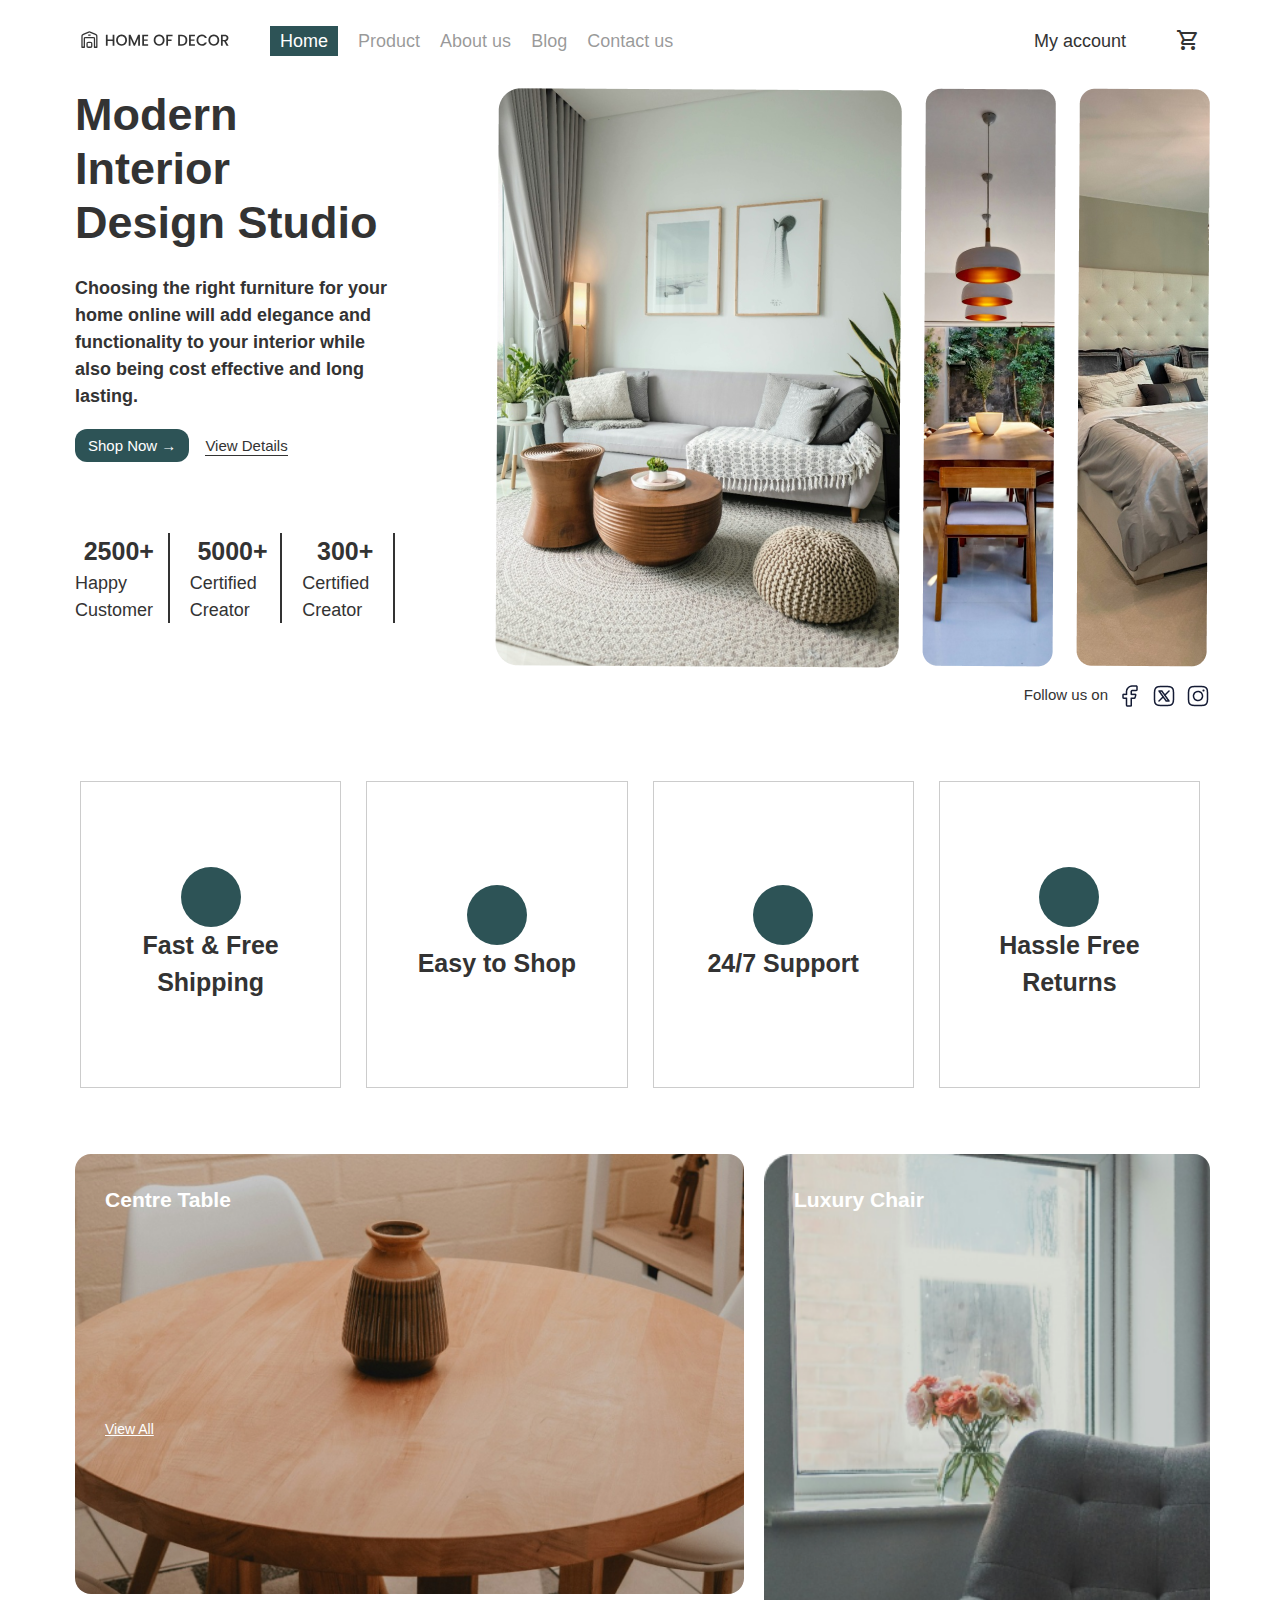
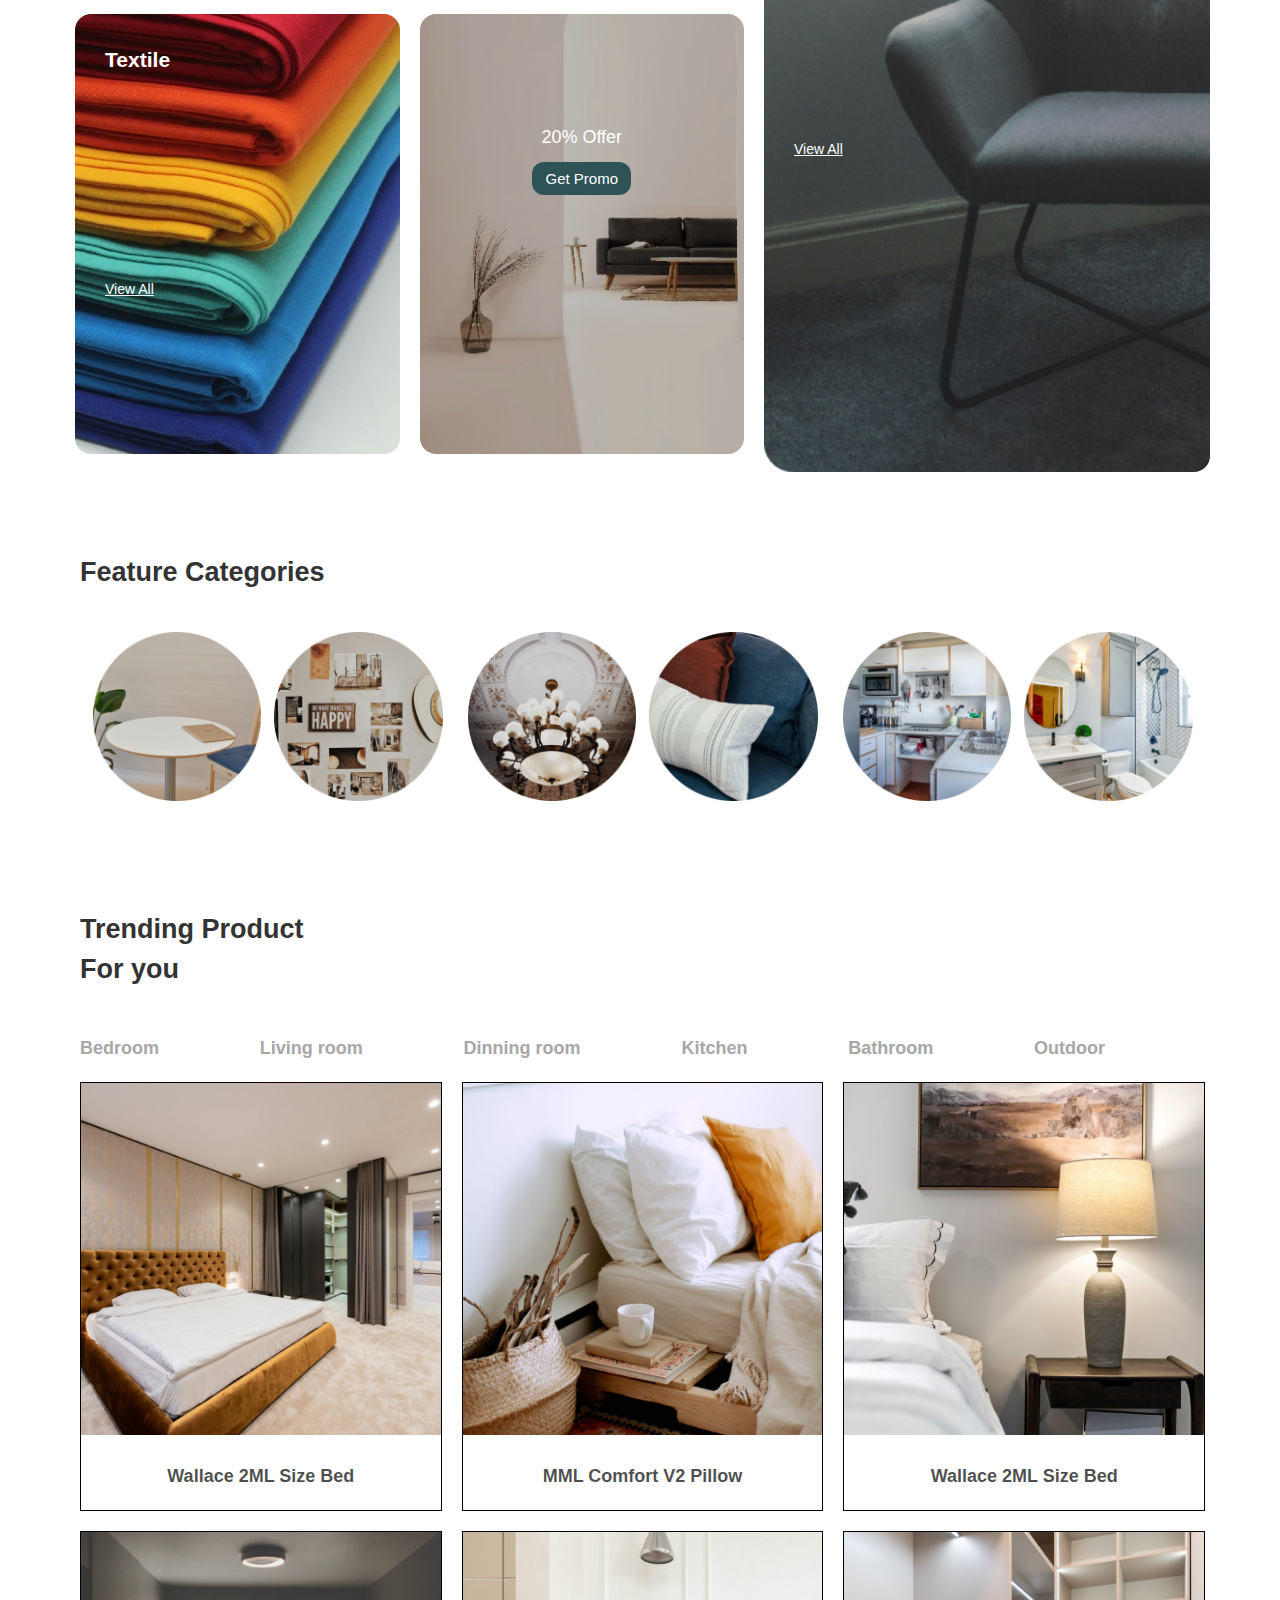
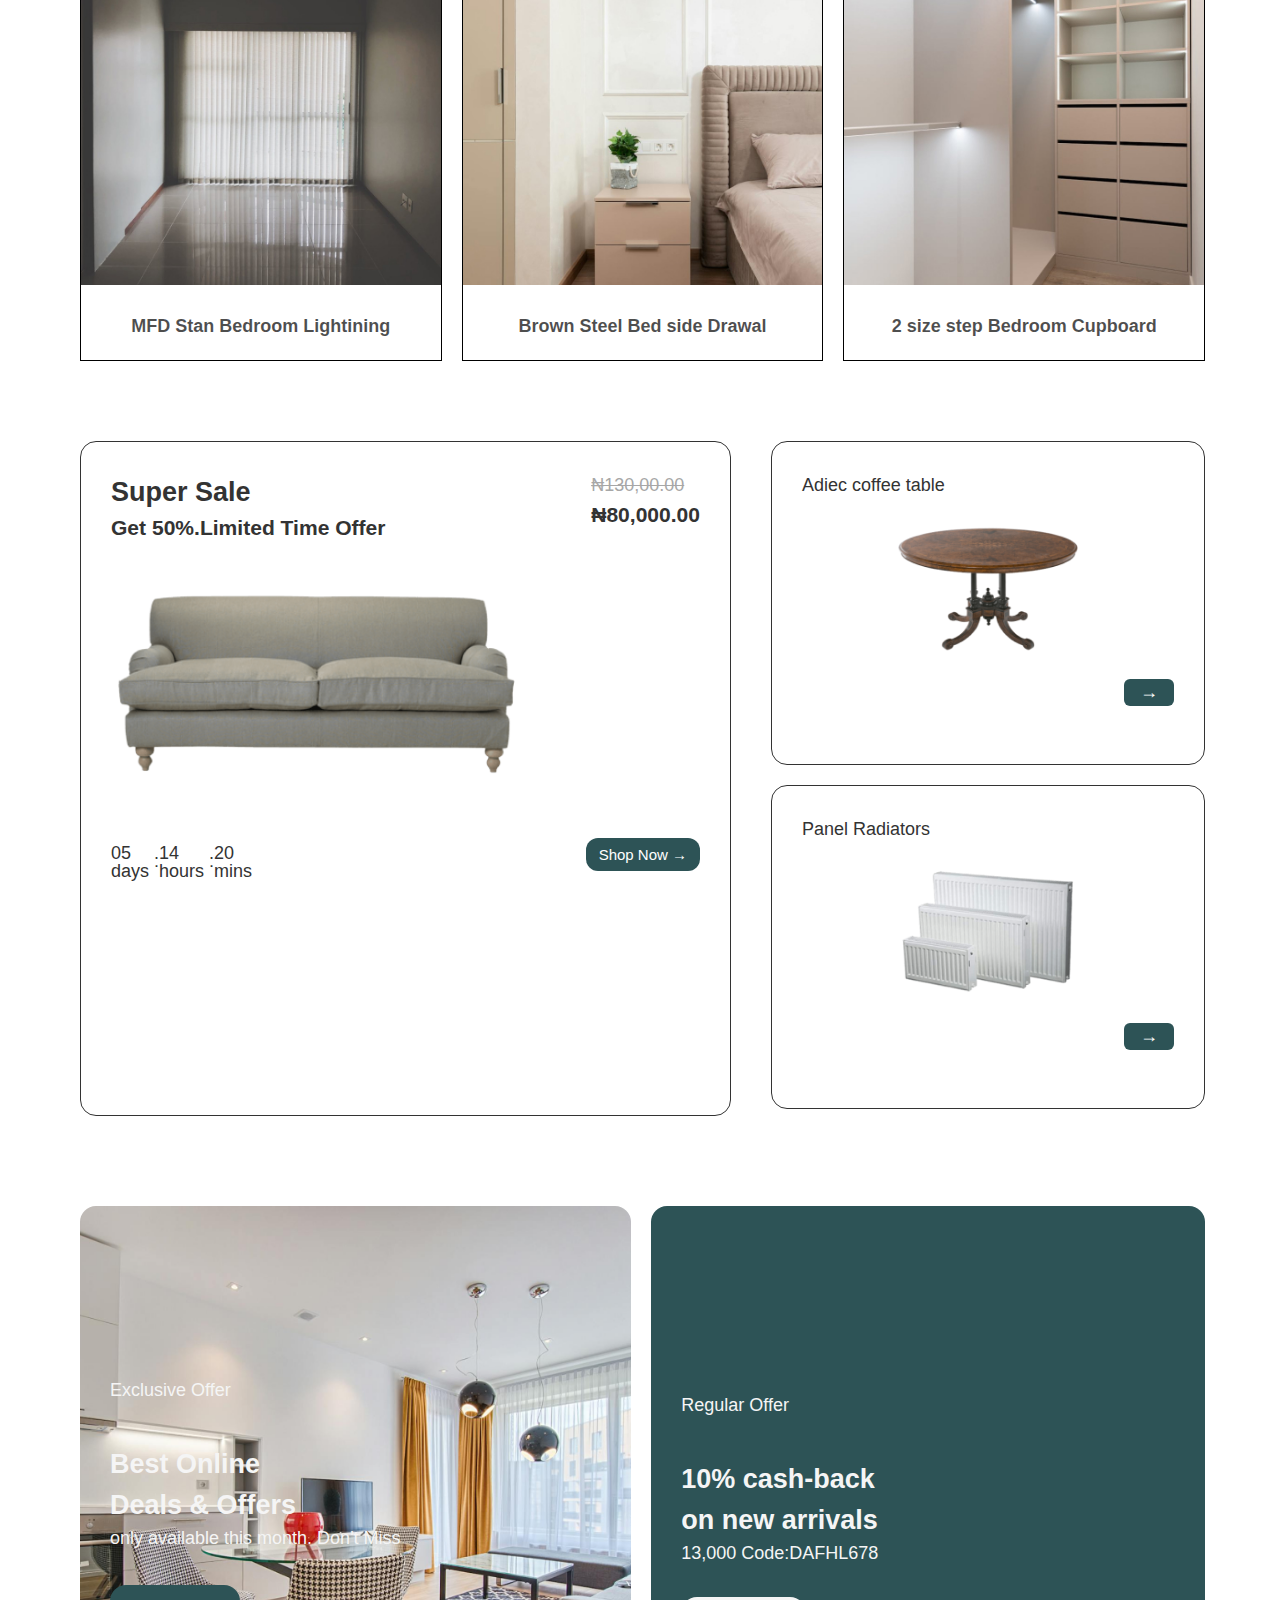
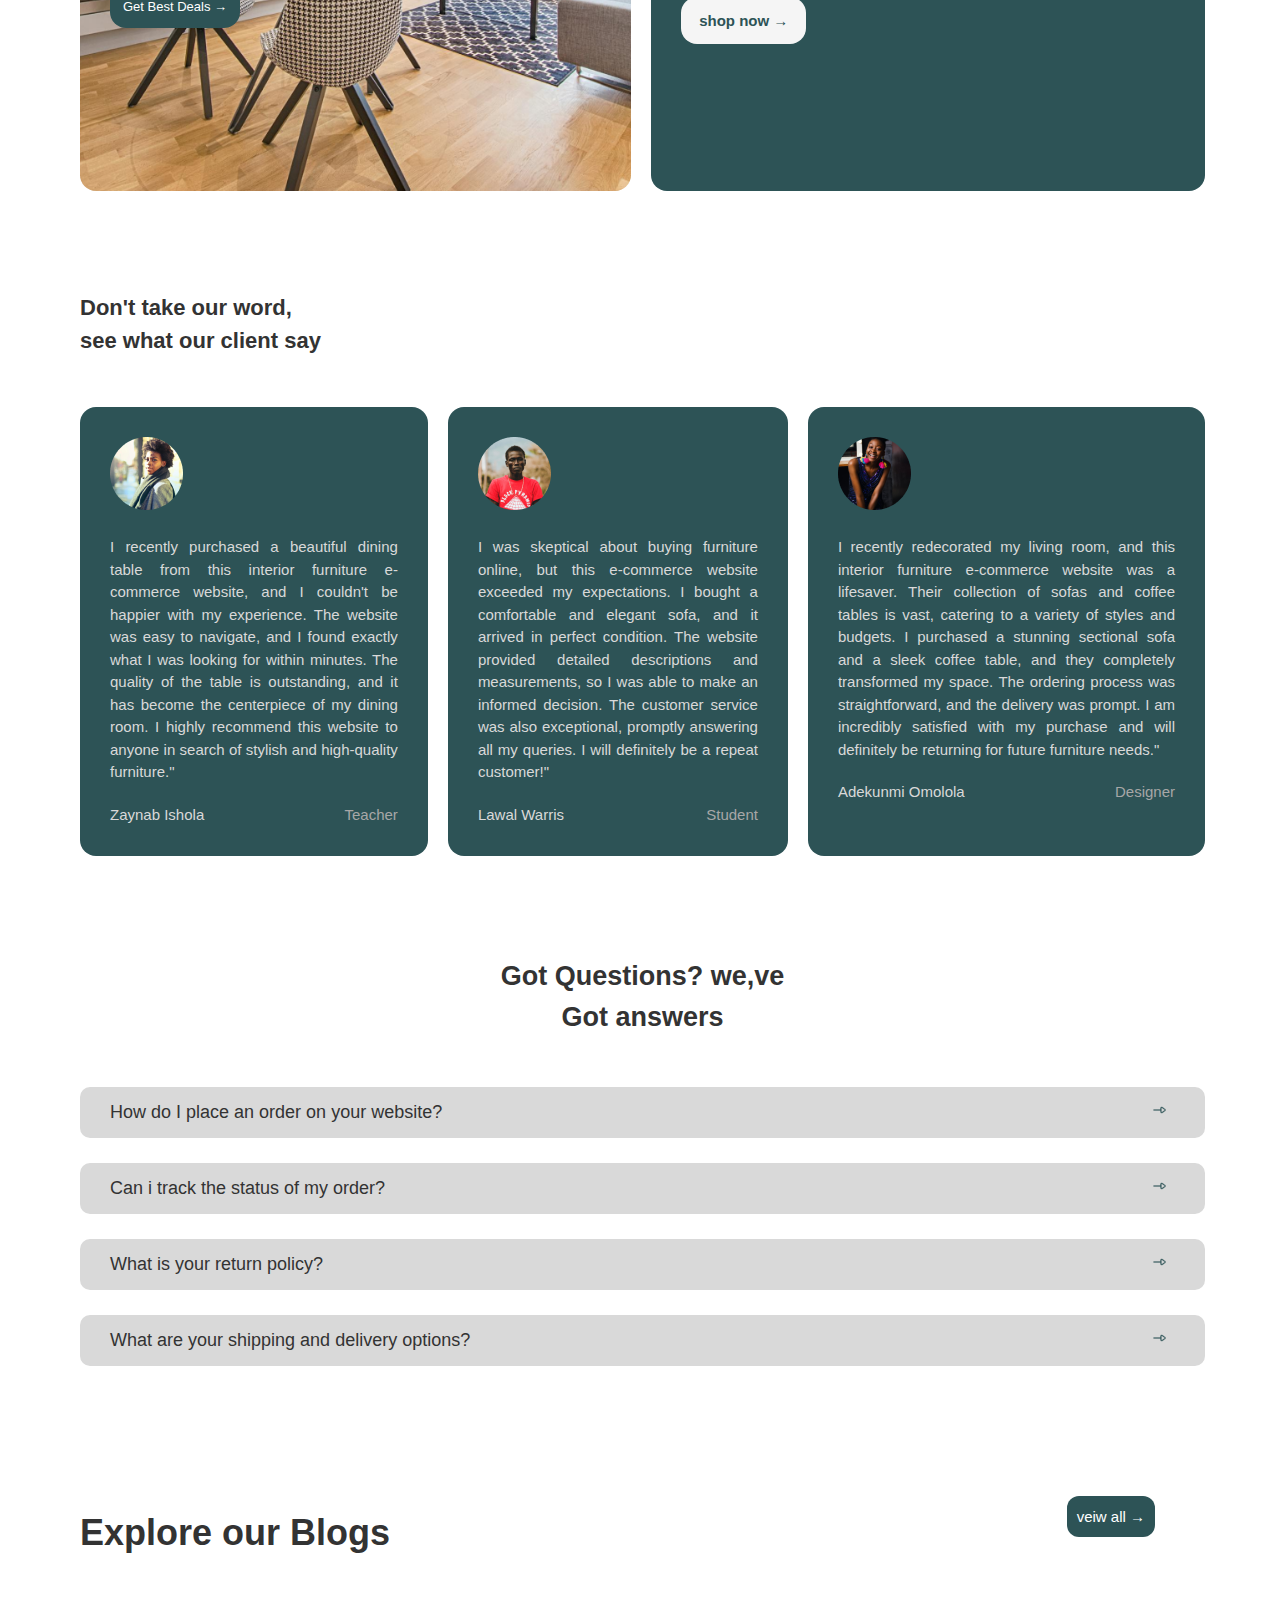
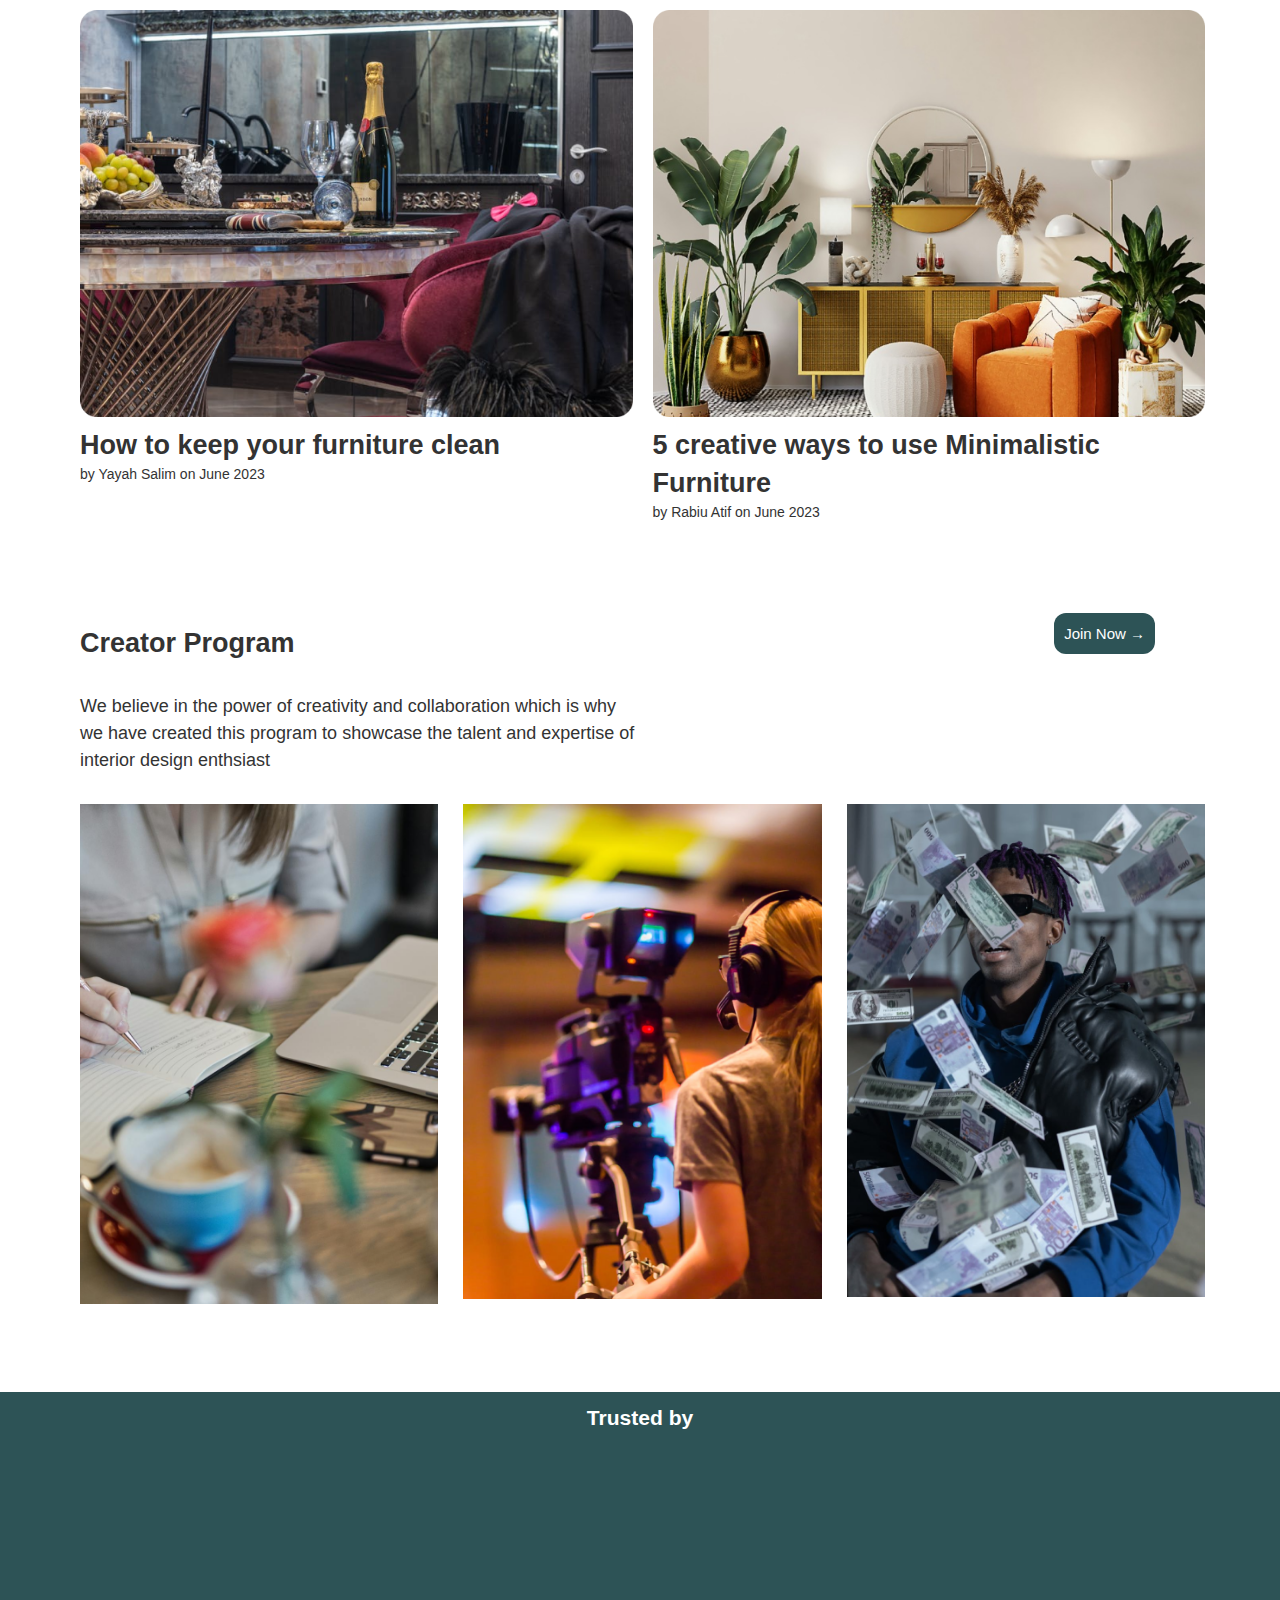
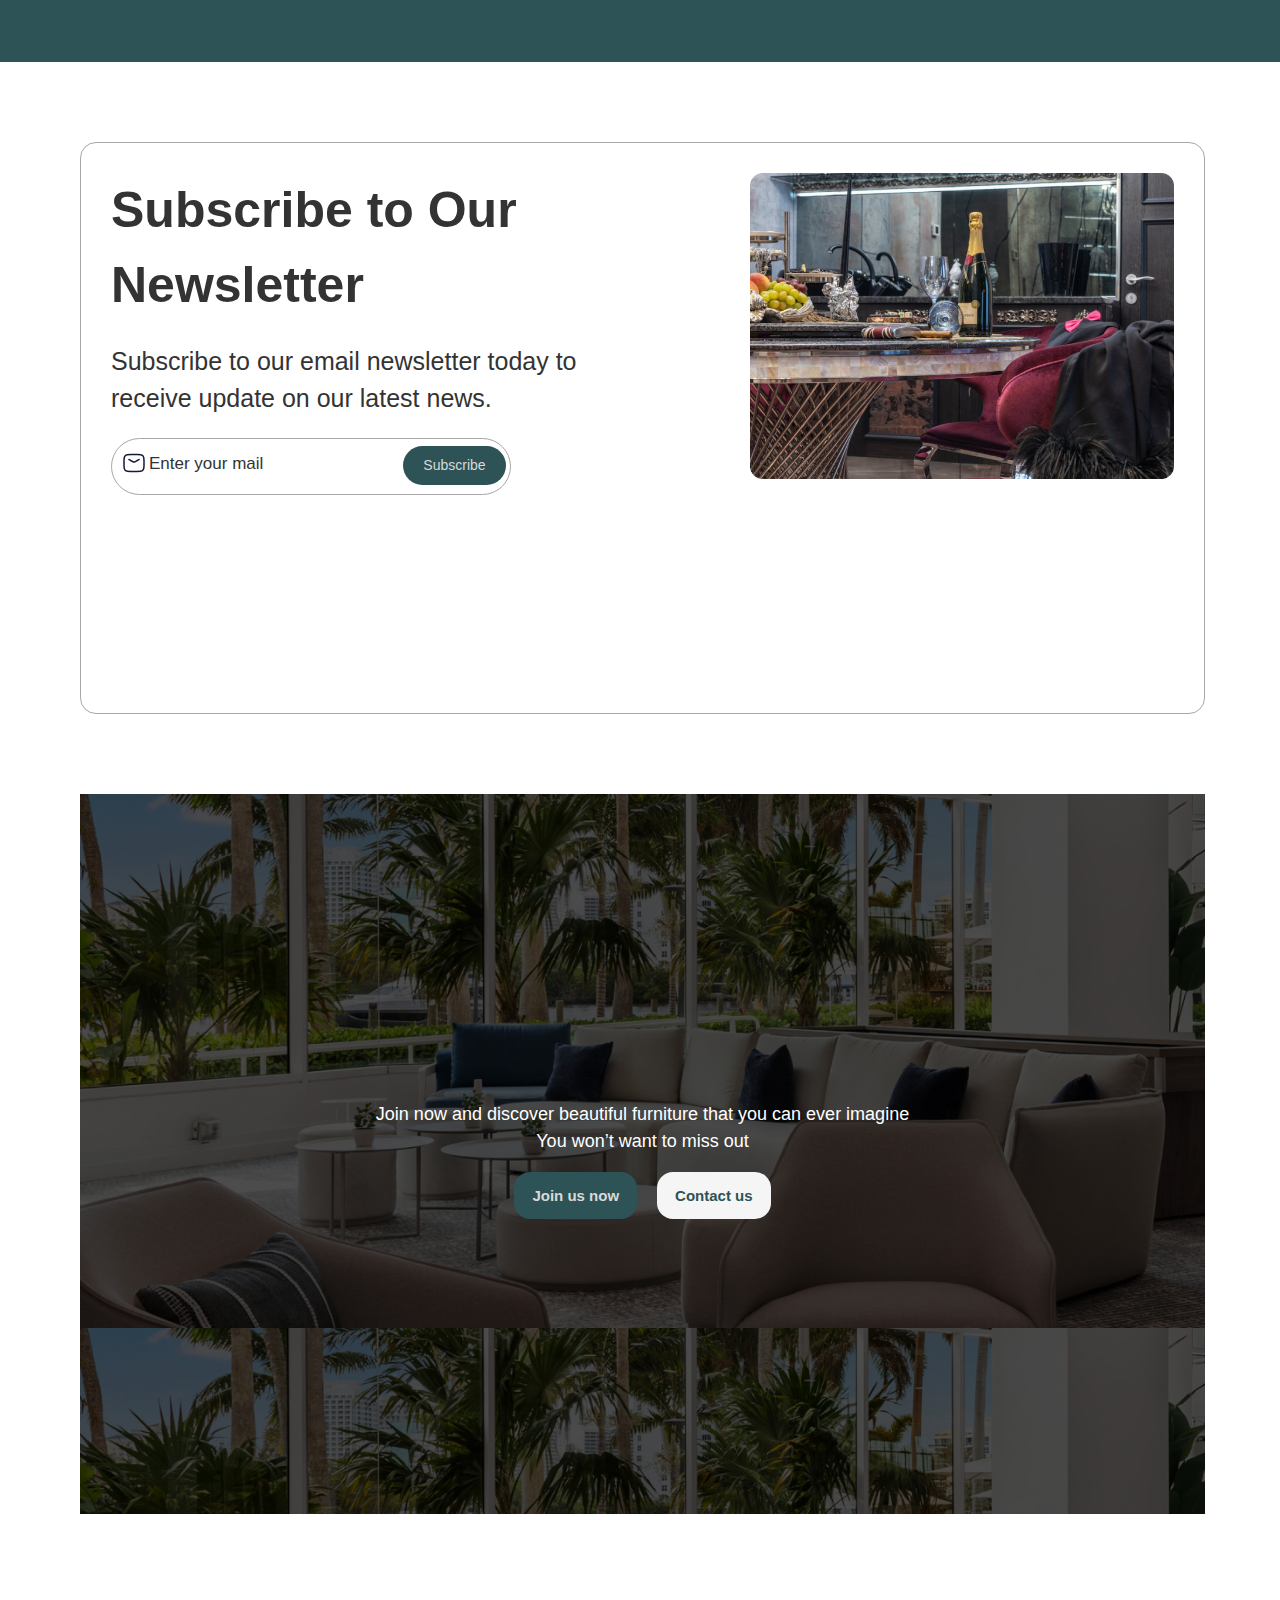
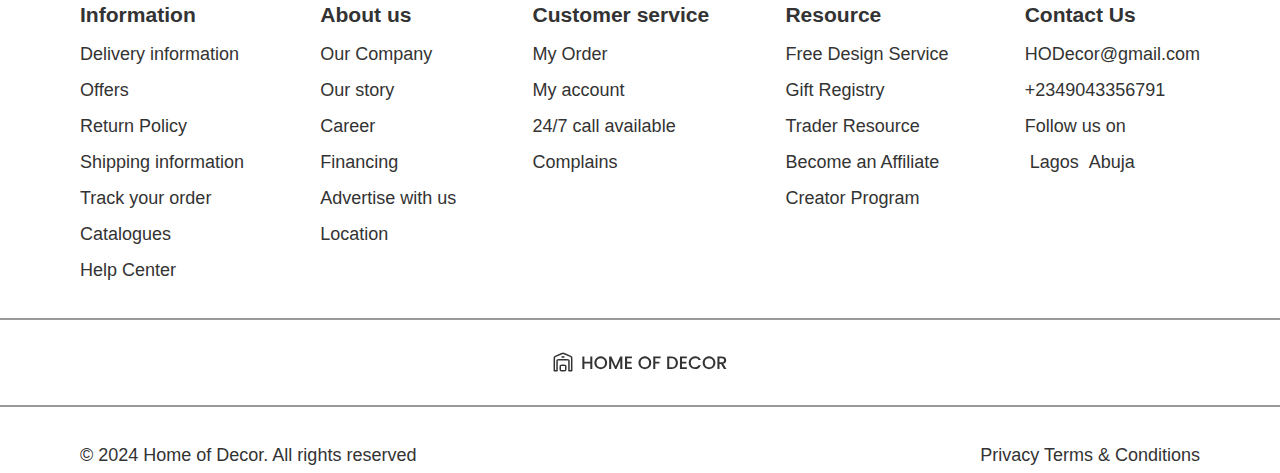
==== index.html @ 4de66d67 "change necessary path" ====
<!DOCTYPE html>
<html lang="en">
<head>
    <meta charset="UTF-8">
    <meta name="viewport" content="width=device-width, initial-scale=1.0">
    <title> Home Page</title>
    <link rel="stylesheet" href="./styles/components.css" />
    <link rel="stylesheet" href="./styles/style.css">
    <link rel="stylesheet" href="https://fonts.googleapis.com/css2?family=Material+Symbols+Outlined:opsz,wght,FILL,GRAD@40,400,0,0" />
    <link rel="stylesheet" href="https://cdnjs.cloudflare.com/ajax/libs/font-awesome/6.5.1/css/all.min.css" integrity="sha512-DTOQO9RWCH3ppGqcWaEA1BIZOC6xxalwEsw9c2QQeAIftl+Vegovlnee1c9QX4TctnWMn13TZye+giMm8e2LwA==" crossorigin="anonymous" referrerpolicy="no-referrer"/>
</head>
<body>
     <!-- Header Section -->
     <header>
        <div class="logo">
          <a href="./index.html"><img src="./images/logo.svg" alt="Home of Decor logo" /></a>
        </div>
        <div class="nav-menu" id="nav-menu">
          <div class="close-nav" id="close-nav"><i class="fa-solid fa-xmark"></i></div>
          <nav>
            <ul class="nav-links" id="nav-links">
              <li><a href="./index.html" class="active-menu">Home</a></li>
              <li><a href="./html/product_page.html">Product</a></li>
              <li><a href="./html/about.html">About us</a></li>
              <li><a href="./html/blog.html">Blog</a></li>
              <li><a href="./html/contact-us.html">Contact us</a></li>
            </ul>
          </nav>
          <div class="profile">
            <div class="my-account">
              <a href="./html/profile.html">
                <i class="fa-regular fa-user fa-lg" style="color: #000000"></i>
                <span>My account</span>
              </a>
              <div class="login-profile">
                <div class="login" id="login-ref">Login</div>
                <div class="profile-view" id="profile-ref">Profile</div>
              </div>
            </div>
            <div class="cart-section">
              <div class="search"><i class="fa-solid fa-magnifying-glass fa-lg" style="color: #000000"></i></div>
              <div class="wish-list"><i class="fa-regular fa-heart fa-lg" style="color: #000000"></i></div>
              <div class="shopping-cart"><a href="./html/basket.html"><span class="material-symbols-outlined"> shopping_cart </span></a></div>
            </div>
          </div>
        </div>
        <div class="nav-bar" id="nav-bar"><i class="fa-solid fa-bars fa-lg"></i></div>
      </header>
  
    <!-- the hero -->
    <section class="landingpage">
        <div class="overlay">
            <div class="write-up-content">
                <div class="modern-design">
                    <div class="interior">Modern Interior</div>
                  <div class="studio">Design Studio</div>
                </div>
                <div class="paragraph-text">
                    <p>
                        Choosing the right furniture for your home online
                        will add elegance and functionality to your interior
                        while also being cost effective and long lasting.
                    </p>
                </div>
                <div class="link-buttons">
                    <div class="shop-now font"><a href="#">Shop Now &rarr;</a></div>
                    <div class="view-details font"><a href="#">View Details</a></div>
                </div>
                <div class="fig-div">
                    <div class="fig-sub-container">
                        <div class="hero-numbers">2500+</div>
                        <div class="certified-creator">Happy Customer</div>
                    </div>
                    <div class="fig-sub-container">
                        <div class="hero-numbers">5000+</div>
                        <div class="certified-creator">Certified Creator</div>
                    </div>
                    <div class="fig-sub-container">
                        <div class="hero-numbers">300+</div>
                        <div class="certified-creator">Certified Creator</div>
                    </div>
                </div>
            </div>
        </div>
        <!-- hero images -->
        <div class="sitting">
            <img src="./images/homepage/sitting.png" alt="sitting">
        </div>
        <div class="dinning">
            <img src="./images/homepage/dinning.png" alt="dinning">
        </div>
        <div class="bedroom">
            <img src="./images/homepage/bedroom.png" alt="bedroom">
        </div>
    </section>
      <!-- small link section -->
    <section>
        <div class="small-link">
            <div>Follow us on</div>
           <div>
                <a href="#"><img src="./images/homepage/facebook-02.png" alt="twitter"></a>
           </div>
            <div>
                <a href="#"><img src="./images/homepage/new-twitter-rectangle.png" alt="twitter"></a>
            </div>
            <div>
                <a href="#"><img src="./images/homepage/instagram.png" alt="istagram"></a>
            </div>
        </div>
    </section>
       <!-- Features Section -->
       <section class="features">
        <div class="feature">
          <i class="fa-solid fa-truck-fast"></i>
          <h3>Fast & Free Shipping</h3>
        </div>
        <div class="feature">
          <i class="fa-solid fa-store"></i>
          <h3>Easy to Shop</h3>
        </div>
        <div class="feature">
          <i class="fa-solid fa-headset"></i>
          <h3>24/7 Support</h3>
        </div>
        <div class="feature">
          <i class="fa-solid fa-share fa-flip-horizontal"></i>
          <h3>Hassle Free Returns</h3>
        </div>
      </section>
    <!-- hoverable section -->
     <section class="new-luxury">
        <div class="luxury-display">
            <div class="luxury-1">
                <div class="center-table">
                    <div class="table-sub">
                        <div><h3>Centre Table</h3></div>
                        <div><a href="#">View All</a></div>
                    </div>
                    <div class="java-hide1 table-over">
                        <a href="#">Shop Now</a>
                    </div>
                </div>
                <div class="text-shp">
                    <div class="textile">
                        <div class="textile-sub">
                            <div><h3>Textile</h3></div>
                            <div><a href="#">View All</a></div>
                        </div>
                        <div class="java-hide1 textile-over">
                            <a href="#">Shop Now</a>
                        </div>
                    </div>
                    <div class="shop">
                        <div class="shop-sub">
                            <div>20% Offer</div>
                            <div class="shop-now font"><a href="#">Get Promo</a></div>
                        </div>
                        <div class="java-hide1 shop-over">
                            <a href="#">Shop Now</a>
                        </div>
                    </div>
                </div>
            </div>
            <div class="luxury-1a">
                <div class="luxury-1a-sub">
                    <div><h3>Luxury Chair</h3></div>
                    <div><p><a href="#">View All</a></p></div>
                </div>
                <div class="java-hide1 luxury-1a-over">
                    <a href="#">Shop Now</a>
                </div>
            </div>
        </div>
     </section>
     <!-- feature category -->
     <section>
        <div class="feature-categories">
            <div><h2>Feature Categories</h2></div>
            <div class="categories-class-container">
                <div class="categories-media">
                    <div class="categories-class">
                        <img src="./images/homepage/furniture-1.png" alt="furniture">
                     </div>
                     <div class="categories-class">
                         <img src="./images/homepage/furniture-2.png" alt="furniture">
                     </div>
                </div>
                <div class="categories-media">
                    <div class="categories-class">
                        <img src="./images/homepage/furniture 3.png" alt="furniture">
                    </div>
                    <div class="categories-class">
                        <img src="./images/homepage/furniture-4.png" alt="furniture">
                    </div>
                </div>
                <div class="categories-media">
                    <div class="categories-class">
                        <img src="./images/homepage/furniture-5.png" alt="furniture">
                    </div>
                    <div class="categories-class">
                        <img src="./images/homepage/furniture-6.png "alt="furniture">
                    </div>
                </div>
            </div>
        </div>
     </section>
     <!-- trending products -->
     <section class="trending-products">
        <div class="trending-products-header">
            <h2>Trending Product</h2>
            <h2>For you</h2>
        </div>
        <div>
            <ul class="sample-rooms">
                <li class="li-color"><a href="#">Bedroom</a></li>
                <li><a href="#">Living room</a></li>
                <li><a href="#">Dinning room</a></li>
                <li><a href="#">Kitchen</a></li>
                <li><a href="#">Bathroom</a></li>
                <li><a href="#">Outdoor</a></li>
            </ul>
        </div>
       <div class="trending-products-container">
        <!-- main display - bedroom -->
        <div class="trending-products-class-1 trending-products-class-all trending-flex">
            <div class="trending-products-class wallace-one">
                <img src="./images/homepage/Rectangle 56.jpg" alt="Rectangle">
                <div class="room-text">Wallace 2ML Size Bed</div>
            </div>
            <div class="trending-products-class wallace-one">
                <img src="./images/homepage/bed1.jpg" alt="bed">
                <div class="room-text">MML Comfort V2 Pillow</div>
            </div>
            <div class="trending-products-class wallace-one">
                <img src="./images/homepage/bed2.jpg" alt="bed">
                <div class="room-text">Wallace 2ML Size Bed</div>
            </div>
            <div class="trending-products-class wallace-one">
                <img src="./images/homepage/bed3.jpg" alt="bed">
                <div class="room-text">MFD Stan Bedroom Lightining</div>
            </div>
            <div class="trending-products-class wallace-one">
                <img src="./images/homepage/bed4.jpg" alt="bed">
                <div class="room-text">Brown Steel Bed side Drawal</div>
            </div>
            <div class="trending-products-class wallace-one">
                <img src="./images/homepage/bed5.jpg" alt="bed">
                <div class="room-text">2 size step Bedroom Cupboard</div>
               </div>
            </div>
        </div>
        <!-- on display - livimg room -->
           <div class="trend-hide trending-products-class-2 trending-products-class-all trending-flex">
                <div class="trending-products-class wallace-one">
                <img src="./images/homepage/lliving1.jpg" alt="living">
                <div class="room-text">Brown ML Sofa</div>
                </div>
                <div class="trending-products-class wallace-one">
                    <img src="./images/homepage/living2.jpg" alt="living">
                    <div class="room-text">White Pist Resting Chair</div>
                </div>
                <div class="trending-products-class wallace-one">
                    <img src="./images/homepage/living3.jpg" alt="living">
                    <div class="room-text">2 size step Bedroom Cupboard</div>
                </div>
                <div class="trending-products-class wallace-one">
                    <img src="./images/homepage/living4.jpg" alt="living">
                    <div class="room-text">4 Piece Set Coffee Chair</div>
                </div>
                <div class="trending-products-class wallace-one">
                    <img src="./images/homepage/living5.jpg" alt="living">
                    <div class="room-text">MDF Brown Sectional Sofa</div>
                </div>
                <div class="trending-products-class wallace-one">
                    <img src="./images/homepage/living6.jpg" alt="living">
                    <div class="room-text">Black Rogue Gug</div>
                </div>
           </div> 
           <!-- dinning -->
           <div class="trend-hide trending-products-class-3 trending-products-class-all trending-flex">
                <div class="trending-products-class wallace-one">
                    <img src="./images/homepage/Rectangle 30.png" alt="dinning">
                    <div class="room-text">Full Suxe Dinning Set</div>
                </div>
                <div class="trending-products-class wallace-one">
                    <img src="./images/homepage/Rectangle 31.png" alt="dinning">
                    <div class="room-text">White Plate and Spoon Accessories</div>
                </div>
                <div class="trending-products-class wallace-one">
                    <img src="./images/homepage/flower.png" alt="dinning">
                    <div class="room-text">Surul Blank Vase</div>
                </div>
                <div class="trending-products-class wallace-one">
                    <img src="./images/homepage/bulb.png" alt="dinning">
                    <div class="room-text">Steel Thin Lighting</div>
                </div>
                <div class="trending-products-class wallace-one">
                    <img src="./images/homepage/plates.png" alt="dinning">
                    <div class="room-text">Full Piece Eating Set</div>
                </div>
                <div class="trending-products-class wallace-one">
                    <img src="./images/homepage/Rectangle 33.png" alt="dinning">
                   <div class="room-text">6 Piece Wine Glass</div>
                </div>
           </div>
           <!-- kitchen -->
           <div class="trend-hide trending-products-class-4 trending-products-class-all trending-flex">
                <div class="trending-products-class wallace-one">
                    <img src="./images/homepage/dine1.jpg" alt="dine">
                    <div class="room-text">White Refrigerator</div>
                </div>
                <div class="trending-products-class wallace-one">
                    <img src="./images/homepage/dine4.jpg" alt="dine">
                    <div class="room-text">ILK Stoned Surface Cooker</div>
                </div>
                <div class="trending-products-class wallace-one">
                    <img src="./images/homepage/dine2.jpg" alt="dine">
                    <div class="room-text">MGI Two Face Oven</div>
                </div>
                <div class="trending-products-class wallace-one">
                    <img src="./images/homepage/dine5.jpg" alt="dine">
                    <div class="room-text">Wooden Spoon Full Set</div>
                </div>
                <div class="trending-products-class wallace-one">
                    <img src="./images/homepage/dine6.jpg" alt="dine">
                    <div class="room-text">Full size Kitchen Cabinet Cupboard Set</div>
                </div>
                <div class="trending-products-class wallace-one">
                    <img src="./images/homepage/dine3.jpg" alt="dine">
                    <div class="room-text">MLK White Sink</div>
                </div>
           </div> 
           <!-- bathroom -->
           <div class="trend-hide trending-products-class-5 trending-products-class-all trending-flex">
                <div class="trending-products-class wallace-one">
                    <img src="./images/homepage/bath1.jpg" alt="bathroom">
                    <div class="room-text">Shower Ring Set</div>
                    </div>
                <div class="trending-products-class wallace-one">
                    <img src="./images/homepage/bath4.jpg" alt="bathroom">
                    <div class="room-text">Oval Size Mirror</div>
                </div>
                <div class="trending-products-class wallace-one">
                    <img src="./images/homepage/bath2.jpg" alt="bathroom">
                    <div class="room-text">MDF White Bathtub</div>
                </div>
                <div class="trending-products-class wallace-one">
                    <img src="./images/homepage/bath6.jpg" alt="bathroom">
                    <div class="room-text">White Face Towel</div>
                </div>
                <div class="trending-products-class wallace-one">
                    <img src="./images/homepage/bath5.jpg" alt="bathroom">
                    <div class="room-text">Green MD Wash Hand Basing</div>
                </div>
                <div class="trending-products-class wallace-one">
                   <div><img src="./images/homepage/bath3.jpg" alt="bathroom"></div>
                   <div class="room-text">Oval Water Closet</div>
                </div>
           </div>
           <!-- outdoor -->
           <div class="trend-hide trending-products-class-6 trending-products-class-all trending-flex">
                <div class="trending-products-class wallace-one">
                    <img src="./images/homepage/grill.jpg" alt="outdoor">
                    <div class="room-text">CML Outdoor Grill</div>
                </div>
                <div class="trending-products-class wallace-one">
                    <img src="./images/homepage/image 11.jpg" alt="outdoor">
                    <div class="room-text">Black Steel Side Poll Chair</div>
                </div>
                <div class="trending-products-class wallace-one">
                    <img src="./images/homepage/table.jpg" alt="outdoor">
                    <div class="room-text">Full Set Outdoor Safa & Table</div>
                </div>
                <div class="trending-products-class wallace-one">
                    <img src="./images/homepage/image 9.jpg" alt="outdoor">
                    <div class="room-text">Brown Wooden Side Poll Chair</div>
                </div>
                <div class="trending-products-class wallace-one">
                    <img src="./images/homepage/image 3.jpg" alt="outdoor">
                    <div class="room-text"># Piece Lego Based Outdoor Sofa</div>
                </div>
                <div class="trending-products-class wallace-one">
                    <img src="./images/homepage/image 10.jpg" alt="outdoor">
                    <div class="room-text">VDM One Ceramic Stool</div>
                </div>
            </div> 
            <!-- <div class="trend-hover"></div> -->
       </div>
     </section>
     <!-- super-sale section -->
     <section>
        <div class="super-sale">
            <div class="super-sale-container">
                <div class="container-padding">
                    <div class="super-sale-sub1">
                        <div>
                            <h2>Super Sale</h2>
                            <h3>Get 50%.Limited Time Offer</h3>
                        </div>
                        <div class="amount">
                            <p> &#8358;130,00.00</p>
                            <h3> &#8358;80,000.00</h3>
                        </div>
                    </div>
                    <div class="super-sale-iamge">
                        <img src="./images/homepage/sofer.png" alt="sofer">
                    </div>
                    <div class="days-hour-min-container">
                        <div class="days-hour-min">
                            <div class="days-hours">05 <br> days</div>
                            <div class="colon-class">:</div>
                            <div class="days-hours">14 <br> hours</div>
                            <div class="colon-class">:</div>
                            <div class="days-hours">20 <br> mins</div>
                        </div>
                        <div>
                            <div class="shop-now font"><a href="#">Shop Now &rarr;</a></div>
                        </div>
                    </div>
                </div>
            </div>
            <div class="super-sale-container2">
                <div class="super-sale-sub2">
                    <div class="container2-pad">
                        <div>Adiec coffee table</div>
                        <div class="images-space"><img src="./images/homepage/round-table.png" alt="round-table"></div>
                        <div class="shop-now shop-now2 align-right"><a href="#">&rarr;</a></div>
                    </div>
                </div>
                <div class="super-sale-sub2">
                   <div class="container2-pad">
                        <div>Panel Radiators</div>
                        <div class="images-space"><img src="./images/homepage/step.png" alt="step"></div>
                        <div class="shop-now shop-now2 align-right"><a href="#">&rarr;</a></div>
                    </div>
                </div>
            </div>
        </div>
     </section>
     <!-- online-deals section -->
     <section>
        <div class="online-deals">
            <div class="online-deals-1">
               <div class="cover-layer">
                <div>
                    <p>Exclusive Offer</p>
                </div>
                <div>
                    <h2> Best Online <br> Deals & Offers</h2>
                    <p>only available this month. Don't Miss</p>
                </div>
                <div class="shop-now shop-now-size"><a href="#">Get Best Deals &rarr;</a></div>
               </div>
            </div>
            <div class="online-deals-2  cover-layer">
                <div class="font-awe"><p class="regular">Regular Offer</p>
                    <div><i class="fa-solid fa-star fa-2x" style="color: #6d8788;"></i></div>
                </div>
                <div>
                    <h2>10% cash-back <br> on new arrivals</h2>
                    <p>13,000 Code:DAFHL678</p>
                </div>
                <div>
                    <div class="shop-now shop-now-size2"><a href="#">shop now &rarr;</a></div>
                    <div class="font-awe-1"><i class="fa-solid fa-star fa-2x" style="color: #6d8788;"></i></div>
                </div>
            </div>
        </div>
     </section>
     <!-- testimonials -->
     <section>
        <div class="client-page">
            <div class="client">
                <h2>Don't take our word, <br> see what our client say</h2>
            </div>
            <div class="client-comment-container">
                <div class="client-comment-1">
                   <div class="client-pad">
                        <div class="client-photo">
                            <div class="client-image">
                                <img src="./images/homepage/ishola.png" alt="Ishola">
                            </div>
                            <div class="star">
                                <i class="fa-solid fa-star" style="color: #FAF225"></i>
                                <i class="fa-solid fa-star" style="color: #FAF225"></i>
                                <i class="fa-solid fa-star" style="color: #FAF225"></i>
                                <i class="fa-solid fa-star" style="color: #FAF225"></i>
                                <i class="fa-solid fa-star" style="color: #D9D9D9"></i>
                            </div>
                        </div>
                        <div class="client-words">
                            <p>I recently purchased a beautiful dining table from this interior furniture e-commerce website, and I couldn't be happier with my experience. The website was easy to navigate, and I found exactly what I was looking for within minutes. The quality of the table is outstanding, and it has become the centerpiece of my dining room. I highly recommend this website to anyone in search of stylish and high-quality furniture."</p>
                        </div>
                        <div class="client-name">
                           <div><p>Zaynab Ishola</p></div>
                           <div class="teacher-student"><p>Teacher</p></div>
                        </div>
                   </div>
                </div>
                <div class="client-comment-1">
                   <div class="client-pad">
                        <div class="client-photo">
                            <div class="client-image">
                                <img src="./images/homepage/law.png" alt="law">
                            </div>
                            <div class="star">
                                <i class="fa-solid fa-star" style="color: #FAF225"></i>
                                <i class="fa-solid fa-star" style="color: #FAF225"></i>
                                <i class="fa-solid fa-star" style="color: #FAF225"></i>
                                <i class="fa-solid fa-star" style="color: #FAF225"></i>
                                <i class="fa-solid fa-star" style="color: #D9D9D9"></i>
                            </div>
                        </div>
                        <div class="client-words">
                            <p>I was skeptical about buying furniture online, but this e-commerce website exceeded my expectations. I bought a comfortable and elegant sofa, and it arrived in perfect condition. The website provided detailed descriptions and measurements, so I was able to make an informed decision. The customer service was also exceptional, promptly answering all my queries. I will definitely be a repeat customer!"</p>
                        </div>
                        <div class="client-name">
                           <div><p>Lawal Warris</p></div>
                           <div class="teacher-student"><p>Student</p></div>
                        </div>
                   </div>
                </div>
                <div class="client-comment-1">
                   <div class="client-pad">
                        <div class="client-photo">
                            <div class="client-image">
                                <img src="./images/homepage/imag.png" alt="Ishola">
                            </div>
                            <div class="star">
                                <i class="fa-solid fa-star" style="color: #FAF225"></i>
                                <i class="fa-solid fa-star" style="color: #FAF225"></i>
                                <i class="fa-solid fa-star" style="color: #FAF225"></i>
                                <i class="fa-solid fa-star" style="color: #FAF225"></i>
                                <i class="fa-solid fa-star" style="color: #D9D9D9"></i>
                            </div>
                        </div>
                        <div class="client-words">
                            <p>I recently redecorated my living room, and this interior furniture e-commerce website was a lifesaver. Their collection of sofas and coffee tables is vast, catering to a variety of styles and budgets. I purchased a stunning sectional sofa and a sleek coffee table, and they completely transformed my space. The ordering process was straightforward, and the delivery was prompt. I am incredibly satisfied with my purchase and will definitely be returning for future furniture needs."</p>
                        </div>
                        <div class="client-name">
                           <div><p>Adekunmi Omolola</p></div>
                           <div class="teacher-student"><p>Designer</p></div>
                        </div>
                   </div>
                </div>
            </div>
            <!-- for display on-click -->
                <!-- <div class="client-comment-1">
                   <div class="client-pad">
                        <div class="client-photo">
                            <div class="client-image">
                                <img src="../images/homepage/imag.png" alt="Ishola">
                            </div>
                            <div class="star">
                                <i class="fa-solid fa-star" style="color: #FAF225"></i>
                                <i class="fa-solid fa-star" style="color: #FAF225"></i>
                                <i class="fa-solid fa-star" style="color: #FAF225"></i>
                                <i class="fa-solid fa-star" style="color: #FAF225"></i>
                                <i class="fa-solid fa-star" style="color: #D9D9D9"></i>
                            </div>
                        </div>
                        <div class="client-words">
                            <p>Thrilled with the experience I had on this  website. The range of furniture options is incredible, and I found exactly what I needed to furnish my new home office. The ordering process was seamless, and my desk and chair were delivered on time. The quality of the furniture is top-notch, and it has elevated the aesthetic of my workspace. I highly recommend this website for all your interior furniture needs."</p>
                        </div>
                        <div class="client-name">
                           <div><p>Steven Maduka</p></div>
                           <div class="teacher-student"><p>Programmer</p></div>
                        </div>
                   </div>
                </div>
            </div>
                <div class="client-comment-1">
                   <div class="client-pad">
                        <div class="client-photo">
                            <div class="client-image">
                                <img src="../images/homepage/imag.png" alt="Ishola">
                            </div>
                            <div class="star">
                                <i class="fa-solid fa-star" style="color: #FAF225"></i>
                                <i class="fa-solid fa-star" style="color: #FAF225"></i>
                                <i class="fa-solid fa-star" style="color: #FAF225"></i>
                                <i class="fa-solid fa-star" style="color: #FAF225"></i>
                                <i class="fa-solid fa-star" style="color: #D9D9D9"></i>
                            </div>
                        </div>
                        <div class="client-words">
                            <p>Some weeks back i purchased a beautiful dining table from this interior furniture e-commerce website, and I couldn't be happier with my experience. The website was easy to navigate, and I found exactly what I was looking for within minutes. The quality of the table is outstanding, and it has become the centerpiece of my dining room. I highly recommend this website to anyone in search of stylish and high-quality furniture."</p>
                        </div>
                        <div class="client-name">
                           <div><p>Adeoe Adeola</p></div>
                           <div class="teacher-student"><p>Trader</p></div>
                        </div>
                   </div>
                </div>
            </div>
                <div class="client-comment-1">
                   <div class="client-pad">
                        <div class="client-photo">
                            <div class="client-image">
                                <img src="../images/homepage/imag.png" alt="Ishola">
                            </div>
                            <div class="star">
                                <i class="fa-solid fa-star" style="color: #FAF225"></i>
                                <i class="fa-solid fa-star" style="color: #FAF225"></i>
                                <i class="fa-solid fa-star" style="color: #FAF225"></i>
                                <i class="fa-solid fa-star" style="color: #FAF225"></i>
                                <i class="fa-solid fa-star" style="color: #D9D9D9"></i>
                            </div>
                        </div>
                        <div class="client-words">
                            <p>Simply recommend this interior website for everyone. I was in search of a unique and stylish accent chair for my bedroom, and this website delivered. The selection of chairs is extensive, and I found the perfect piece to complement my decor. The website was user-friendly, and the checkout process was a breeze. The chair arrived in pristine condition, and the quality is exceptional. If you're looking for high-quality furniture with a touch of elegance, look no further!"</p>
                        </div>
                        <div class="client-name">
                           <div><p>Kolawole Ishola</p></div>
                           <div class="teacher-student"><p>Banker</p></div>
                        </div>
                   </div>
                </div> -->
            </div>
        </div>
     </section>
     <!-- FAQ -->
     <section>
        <div class="question-answer">
            <div class="got-questions">
                <h2>Got Questions? we,ve</h2>
                <h2>Got answers</h2>
            </div>
            <div class="comment-link">
                <div class="comment-link-sub">
                    <div><p>How do I place an order on your website?</p> </div>
                    <div><img src="./images/homepage/arrow-right-04.png" alt="arrow-right-04"></div>
                </div>
                <div  class="java-hide">
                    <div class="client-comment--display">
                        <div>
                           <div class="comment-display">
                                <div>How do I place an order on your website?</div>
                                <div><img src="./images/homepage/can.png" alt="can" width="35" height="35"></div>
                           </div>
                            <div><p>Placing an order on our website is simple! Just browse through our collection of furniture, select the items you love, and add them to your cart. Once you're ready to checkout, fill in your shipping and payment details, and click on the "Place Order" button. You'll receive a confirmation email with your order details shortly after.</p></div>
                        </div>
                    </div>
                </div>
                <div class="comment-link-sub">
                    <div><p>Can i track the status of my order?</p> </div>
                    <div><img src="./images/homepage/arrow-right-04.png" alt="arrow-right-04"></div>
                </div>
                <div class="java-hide">
                    <div class="client-comment--display">
                        <div>
                           <div class="comment-display">
                                <div>Can I track the status of my order?</div>
                                <div><img src="./images/homepage/can.png" alt="can" width="35" height="35"></div>
                           </div>
                            <div><p>Absolutely! Once your order has been processed and shipped, you will receive a tracking number via email. Simply click on the tracking link provided to monitor the progress of your delivery. Please note that it may take up to 48 hours for the tracking information to be updated.</p></div>
                        </div>
                    </div>
                </div>
                <div class="comment-link-sub">
                    <div><p>What is your return policy?</p> </div>
                    <div><img src="./images/homepage/arrow-right-04.png" alt="arrow-right-04"></div>
                </div>
                <div class="java-hide">
                    <div class="client-comment--display">
                        <div>
                           <div class="comment-display">
                                <div> What is your return policy?</div>
                                <div><img src="./images/homepage/can.png" alt="can" width="35" height="35"></div>
                           </div>
                            <div><p>We accept all major credit and debit cards, including Visa, Mastercard, American Express, and Discover. We also offer the option to pay through popular digital payment platforms such as PayPal and Apple Pay for your convenience</p></div>
                        </div>
                    </div>
                </div>
                <div class="comment-link-sub">
                    <div><p>What are your shipping and delivery options?</p></div>
                    <div><img src="./images/homepage/arrow-right-04.png" alt="arrow-right-04"></div>
                </div>
                <div class="java-hide">
                    <div class="client-comment--display">
                        <div>
                           <div class="comment-display">
                                <div> What are your shipping and delivery options?</div>
                                <div><img src="./images/homepage/can.png" alt="can" width="35" height="35"></div>
                           </div>
                            <div><p> We offer various shipping and delivery options to ensure a convenient and reliable experience. Our website provides information on estimated delivery times, shipping costs, and any restrictions that may apply. During the checkout process, you can select your preferred shipping method. Once your order is shipped, you will receive a tracking number to monitor the progress of your delivery</p></div>
                        </div>
                    </div>
                 </section>
                </div>
            </div>
        </div>
     </section>
     <!-- blog section  -->
     <section>
        <div class="blog-section">
           <div  class="blog-text">
                <div><h1>Explore our Blogs</h1></div>
                <div class="shop-now font explore-arrow"><a href="#">veiw all &rarr;</a></div>
           </div>
            <div class="blog-images">
                <div class="blog-images-sub">
                    <div class="blog-photo">
                        <img src="./images/homepage/Rectangle 42.png" alt="Rectangle">
                    </div>
                    <div class="blog-photo-text">
                        <h2>How to keep your furniture clean</h2>
                        <p class="class-small">by Yayah Salim on June 2023</p>
                    </div>
                </div>
                <div class="blog-images-sub">
                    <div class="blog-photo">
                        <img src="./images/homepage/Rectangle 43.png" alt="Rectangle">
                    </div>
                    <div class="blog-photo-text">
                        <h2>5 creative ways to use Minimalistic Furniture</h2>
                        <p class="class-small">by Rabiu Atif on June 2023</p>
                    </div>
                </div>
            </div>
        </div>
     </section>
     <!-- creator section -->
     <section>
        <div class="creator-section">
            <div class="creator-section-1">
                <div>
                    <h2>Creator Program</h2>
                </div>
                <div class="shop-now font explore-arrow"><a href="#">Join Now &rarr;</a></div>
                </div>
                <div class="creator-section-p">
                    <p>We believe in the power of creativity and collaboration
                        which is why we have created this program to showcase
                        the talent and expertise of interior design enthsiast</p>
                </div>
                <div  class="image-container">
                    <div class="image-content-1">
                        <img src="./images/homepage/Component 160.png" alt="Component">
                        <div class="creator-sub">
                            <div><a href="#">Grow</a></div>
                        </div>
                    </div>
                    <div class="image-content-1">
                        <img src="./images/homepage/Component 163 (2).png" alt="Component">
                        <div class="creator-sub">
                            <div><a href="#">Create</a></div>
                        </div>
                    </div>
                    <div class="image-content-1">
                        <img src="./images/homepage/Component 164.png" alt="Component">
                        <div class="creator-sub">
                            <div><a href="#">Earn</a></div>
                        </div>
                    </div>
                </div>
            </div>
        </div>
     </section>
     <!-- partnership -->
     <section>
        <div class="trusted-section">
            <div class="trusted-section-text">
                <h3>Trusted by </h3>
            </div>
            <div class="trusted-section-icons">
                <div>
                    <i class="fa-brands fa-apple-pay fa-3x" style="color: #ffffff;"></i>
                </div>
                <div>
                    <i class="fa-brands fa-shopify fa-3x" style="color: #ffffff;"></i>
                </div>
                <div>
                    <i class="fa-brands fa-paypal fa-3x" style="color: #ffffff;"></i>
                </div>
                <div>
                    <i class="fa-brands fa-airbnb fa-3x" style="color: #ffffff;"></i>
                </div>
                <div>
                    <i class="fa-brands fa-hips fa-3x" style="color: #ffffff;"></i>
                </div>
                <div>
                    <i class="fa-brands fa-amazon fa-3x" style="color: #ffffff;"></i>
                </div>
                <div>
                    <i class="fa-brands fa-square-lastfm fa-3x" style="color: #ffffff;"></i>
                </div>
            </div>
        </div>
     </section>
     <!-- subscribe section -->
     <section>
        <div class="grey-border">
            <div class="border-padd">
                <div class="sucbscribe-text">
                    <div><h1>Subscribe to Our</h1>
                        <h1>Newsletter</h1>
                    </div>
                    <div>
                        <p>Subscribe to our email newsletter today to</p>
                        <p>receive update on our latest news.</p>
                    </div>
                    <div class="sucbscribe-text-sub3">
                        <div class="email-class">
                            <div><img src="./images/homepage/mail-02.png" alt="mail"></div>
                            <div class="mail1">Enter your mail</div>
                        </div>
                        <div class="shop-now sub"><a href="#">Subscribe</a></div>
                    </div>
                </div>
                <div class="sucbscribe-image">
                     <img src="./images/homepage/Rectangle 42.png" alt="Rectangle">
                </div>
            </div>
        </div>
     </section>
     <!-- last section before footer -->
     <section>
        <div class="join-contact">
                <div class="join-p">
                    <p>Join now and discover beautiful furniture that you can ever imagine</p>
                <p>You won’t want to miss out</p>
                </div>
                <div class="link-container">
                    <div class="shop-now shop-now-size2 green"><a href="#">Join us now</a></div>
                    <div class="shop-now shop-now-size2 cont"><a href="#">Contact us</a></div>
                </div>
        </div>
     </section>
      <!-- Footer Section -->
      <footer>
        <div class="footer-container">
          <div class="footer-section">
            <h3>Information</h3>
            <ul>
              <li><a href="#">Delivery information</a></li>
              <li><a href="#">Offers</a></li>
              <li><a href="#">Return Policy</a></li>
              <li><a href="#">Shipping information</a></li>
              <li><a href="#">Track your order</a></li>
              <li><a href="#">Catalogues</a></li>
              <li><a href="#">Help Center</a></li>
            </ul>
          </div>
          <div class="footer-section">
            <h3>About us</h3>
            <ul>
              <li><a href="#">Our Company</a></li>
              <li><a href="#">Our story</a></li>
              <li><a href="#">Career</a></li>
              <li><a href="#">Financing</a></li>
              <li><a href="#">Advertise with us</a></li>
              <li><a href="#">Location</a></li>
            </ul>
          </div>
          <div class="footer-section">
            <h3>Customer service</h3>
            <ul>
              <li><a href="#">My Order</a></li>
              <li><a href="#">My account</a></li>
              <li><a href="#">24/7 call available</a></li>
              <li><a href="#">Complains</a></li>
            </ul>
          </div>
          <div class="footer-section">
            <h3>Resource</h3>
            <ul>
              <li><a href="#">Free Design Service</a></li>
              <li><a href="#">Gift Registry</a></li>
              <li><a href="#">Trader Resource</a></li>
              <li><a href="#">Become an Affiliate</a></li>
              <li><a href="#">Creator Program</a></li>
            </ul>
          </div>
          <div class="footer-contact">
            <h3>Contact Us</h3>
            <ul>
              <li><i class="fa-regular fa-envelope fa-lg"></i><a href="mailto:HODecor@gmail.com">HODecor@gmail.com</a></li>
              <li><i class="fa-solid fa-phone fa-lg"></i><a href="tel:+2349043356791">+2349043356791</a></li>
              <li>
                <span>Follow us on</span>
                <a href="#"><i class="fa-brands fa-facebook fa-lg" style="color: #2c53af"></i></a>
                <a href="#"><i class="fa-brands fa-x-twitter fa-lg" style="color: #000000"></i></a>
                <a href="#"><i class="fa-brands fa-instagram fa-lg" style="color: #b12525"></i></a>
              </li>
              <li><i class="fa-solid fa-location-dot fa-lg"></i><span>Lagos</span><i class="fa-solid fa-location-dot fa-lg"></i><span>Abuja</span></li>
            </ul>
          </div>
        </div>
        <div class="footer-logo">
          <img src="./images/logo.svg" alt="Home of Decor Logo" />
        </div>
        <div class="footer-bottom">
          <p>&copy; 2024 Home of Decor. All rights reserved</p>
          <div class="footer-links">
            <a href="#">Privacy</a>
            <a href="#">Terms & Conditions</a>
          </div>
        </div>
      </footer>
      <script src="./scripts/script.js"></script>
</body>
</html>
---- styles/components.css ----
html {
  font-size: 62.5%;
}

body {
  font-family: "Poppins";
  background-color: #fff;
  margin: 0;
  font-size: 1.6rem;
  line-height: 1.5;
}

* {
  box-sizing: border-box;
  margin: 0;
  padding: 0;
}

/* header section */
header {
  max-height: 99px;
  display: flex;
  gap: 4rem;
  align-items: center;
  padding: 2.8rem 8rem;
  font-size: 1.8rem;
  z-index: 5;
  background-color: #fff;
}

.nav-bar,
.close-nav {
  display: none;
}

.logo img {
  width: 150px;
}

a {
  text-decoration: none;
  color: #333;
}

ul {
  list-style: none;
}

.nav-menu {
  display: flex;
  justify-content: space-between;
  flex-grow: 1;
}

.nav-links {
  display: flex;
  gap: 2rem;
}

.nav-links a {
  color: rgba(51, 51, 51, 0.5);
}

.active-menu {
  background-color: #2d5356;
  color: #fff !important;
  padding: 0.5rem 1rem;
}

.profile {
  display: flex;
  gap: 2rem;
}

.profile > div {
  cursor: pointer;
}

.my-account {
  position: relative;
}

.login-profile {
  display: none;
  position: absolute;
  top: 30px;
  width: 100%;
  text-align: center;
  box-shadow: 0px 8px 16px 0px rgba(0, 0, 0, 0.2);
  z-index: 1;
  background-color: #f9f9f9;
}

.login-profile > div {
  padding: 0.5rem;
  cursor: pointer;
}

.my-account:hover .login-profile {
  display: block;
}

.login:hover,
.profile-view:hover {
  background-color: #2d5356;
  color: #fff;
}

.cart-section {
  display: flex;
  gap: 1.5rem;
}

/* Features section */
.features {
  display: flex;
  gap: 2.5rem;
  justify-content: center;
  padding: 6.6rem 8rem;
}

.feature {
  border: 1px solid #ccc;
  height: 307px;
  width: 300px;
  display: flex;
  flex-direction: column;
  justify-content: center;
  align-items: center;
  padding: 2rem;
}

.feature .fa-truck-fast,
.feature .fa-store,
.feature .fa-headset,
.feature .fa-share {
  background-color: #2d5356;
  color: #fff;
  height: 60px;
  width: 60px;
  display: flex;
  justify-content: center;
  align-items: center;
  border-radius: 50%;
  font-size: 29px;
}

.feature h3 {
  font-size: 2.5rem;
  text-align: center;
}

/* Footer Section */
footer {
  display: flex;
  flex-direction: column;
  gap: 3rem;
  line-height: 2;
}

.footer-container {
  display: flex;
  padding: 0 8rem;
  justify-content: space-between;
  flex-wrap: wrap;
  row-gap: 2rem;
}

.footer-logo {
  border-top: 2px solid;
  border-bottom: 2px solid;
  border-color: rgba(0, 0, 0, 0.4);
  display: flex;
  justify-content: center;
  padding: 3rem 2rem;
}

.footer-logo img {
  width: 176px;
}

.footer-bottom {
  padding: 0 8rem;
  display: flex;
  justify-content: space-between;
}

.footer-contact span,
.footer-contact .fa-facebook,
.footer-contact .fa-x-twitter,
.footer-contact .fa-location-dot {
  margin-right: 0.5rem;
}

/* Media Query */
@media (width > 991px) and (max-width: 1200px) {
  header {
    padding: 2rem;
  }

  .nav-links {
    gap: 1rem;
  }

  .nav-links a,
  .my-account span,
  .cart-section .fa-heart,
  .cart-section .fa-magnifying-glass,
  .my-account .fa {
    font-size: 1.6rem !important;
  }
}

@media (max-width: 991px) {
  header {
    padding: 2rem;
    border-bottom: 1px solid #ccc;
    gap: 0;
    justify-content: space-between;
    height: 70px;
    position: sticky;
    top: 0;
  }

  .nav-menu {
    display: none;
    background-color: #fff;
    position: absolute;
    flex-direction: column;
    align-items: center;
    justify-content: flex-start;
    gap: 2rem;
    right: 0;
    left: 0;
    top: 0;
    height: 100vh;
    padding: 4rem 6rem;
  }

  .show-nav {
    display: flex;
  }

  .nav-bar {
    display: block;
    cursor: pointer;
  }

  .nav-links {
    flex-direction: column;
    gap: 1rem;
  }

  .nav-links a {
    font-size: 4vw;
  }

  .my-account span {
    font-size: 3.5vw;
  }

  .cart-section .fa-heart,
  .cart-section .fa-magnifying-glass,
  .my-account .fa,
  .my-account .fa-user,
  .shopping-cart :first-child {
    font-size: 3rem !important;
  }

  .profile {
    flex-direction: column;
  }

  .cart-section {
    justify-content: center;
  }

  .close-nav {
    display: flex;
    justify-content: flex-end;
    width: 100%;
  }

  .close-nav .fa-xmark {
    font-size: 3.5rem;
  }

  /* Features Section */
  .features {
    padding: 2rem;
    gap: 2rem;
    flex-wrap: wrap;
    margin: 4rem 0;
  }

  .feature h3 {
    font-size: 2.5rem;
  }
}

@media (max-width: 768px) {
  .nav-links a,
  .my-account span {
    font-size: 5vw;
  }

  .cart-section .fa-heart,
  .cart-section .fa-magnifying-glass,
  .my-account .fa,
  .my-account .fa-user,
  .shopping-cart :first-child {
    font-size: 2.5rem !important;
  }

  .feature {
    max-width: 100%;
  }

  .footer-container {
    row-gap: 1rem;
    padding: 2rem;
  }

  .footer-bottom {
    flex-direction: column;
    padding: 2rem;
    align-items: center;
  }
}
---- styles/style.css ----
@import url('https://fonts.googleapis.com/css2?family=Noto+Sans:ital,wght@0,100..900;1,100..900&family=Poppins:ital,wght@0,100;0,200;0,300;0,400;0,500;0,600;0,700;0,800;0,900;1,100;1,200;1,300;1,400;1,500;1,600;1,700;1,800;1,900&family=Roboto:ital,wght@0,100;0,300;0,400;0,500;0,700;0,900;1,100;1,300;1,400;1,500;1,700;1,900&display=swap');
*{
    padding: 0;
    margin: 0;
    box-sizing: border-box;
}
html {
    font-size: 62.5%;
    overflow-x: hidden;
  }
body{
    font-family: "Poppins-Medium", sans-serif;
    font-style: normal;
    color: var(--FLAT-BLACK);
    font-size: 1.8rem;
    line-height: 1.5;
}
/* the var function is used for easy access */
:root{
    --DEEP-BLUE:#141B34;
    --GREEN: #2D5356;
    --FLAT-BLACK: #333;
    --GREY-DARK: #a7a7a7;
    --GREY: #D9D9D9;
    --WHITE: #ffffff;
    --BLACK: #000;
    --BLACK-TEXT: rgba(10, 10, 10, 0.719);
}
.font{
    font-size: 1.5rem;
}
/* hero section */
section.landingpage{
    display: grid;
    grid-template-columns: repeat(1fr, 12);
    gap: 2rem;
    /* position: relative; */
    margin: 0 7rem 0 2.5rem;
}
/* for small screen, here it is set to none */
.overlay{
    /* display: grid;
    grid-template-columns: repeat(1fr, 12);
    gap: 2rem; */
    /* position: absolute; */
    /* z-index: 1; */
    /* margin: 0 7rem 0 2.5rem; */
    background: white
    /* 
    width: 100vw;
    position: absolute;
    top: 0; */
}
/* continued hero section */
.write-up-content{
    grid-column: 1/6;
    display: flex;
    flex-direction: column;
    gap: 2.5rem;
    justify-content: center;
    font-weight: 600;
}
.modern-design{
    display: flex;
    flex-direction: column;
    font-size: 4.5rem;
    line-height: 1.2;
}
.link-buttons{
    display: flex;
    gap: 1.6rem;
}
.shop-now a{
    text-decoration: none;
    color: var(--WHITE);
    background-color: var(--GREEN);
    border-radius: 1.2rem;
    padding: 0.8rem 1.3rem;
    font-weight: 100;
}
.shop-now a:hover{
    background-color: var(--WHITE);
    color: var(--GREEN);
}
.view-details a{
    color: var(--FLAT-BLACK);
    text-decoration: none;
    padding-bottom: 0.1rem;
    border-bottom: 1px solid var(--FLAT-BLACK);
    font-weight: 100;
}
.fig-div{
    display: flex;
    gap: 2rem;
    height: 10vh;
    margin-top: 5rem;
}
.hero-numbers{
    font-size: 2.5rem;
    text-align: center;
}
.fig-sub-container{  
    border-right: 2px solid var(--FLAT-BLACK);
}
.fig-sub-container > div{
    padding-right: 0.5rem;
}
.certified-creator{
    font-weight: 100;
}
/* the hero interior display images */
.sitting{
    grid-column: 6/9;
}
.dinning{
    grid-column: 9/11;
}
.bedroom{
    grid-column: 11/13;
}
.sitting img{
    width: fit-content;
}
.dinning img{
    width: fit-content;
}
.bedroom img{
    width: fit-content;
} 
.modern-design, .paragraph-text, .link-buttons, .fig-div{
    padding-left: 5rem;
}
/* the small link section */
.small-link{
    display: flex;
    justify-content: flex-end;
    gap: 1rem;
    padding: 0.8rem 7rem 0 0;
    font-size: 1.5rem;
}

/* hoverable section */
.new-luxury{
    margin: 0 7rem 8rem 7.5rem;
}
.luxury-display{
    min-height: 80vh;
    display: flex;
    gap: 2rem
}
.luxury-1{
    width: 60vw;
    height: 100vh;
    display: flex;
    flex-direction: column;
    gap: 2rem;
}
.luxury-1a{
    background-image: url("../images/homepage/luxury.png");
    background-size: cover;
    border-radius: 1.6rem;
    width: 40vw;
    height: 102vh;
}
.center-table{
    background-image: url("../images/homepage/Center-table.png");
    background-size: cover;
    border-radius: 1.6rem;
    background-position: center;
    width: 100%;
    height: 50%;
}
.text-shp{
    width: 100%;
    height: 50%;
    display: flex;
    gap: 2rem;
}
.textile{
    height: 100%;
    width: 50%;
    background-image: url("../images/homepage/textile.png");
    background-size: cover;
    border-radius: 1.6rem;
}
.textile.luxury-1a-sub{
    display: flex;
    gap: 2rem;
}
.shop{
    height: 100%;
    width: 50%;
    background-image: url("../images/homepage/shop.png");
    background-size: cover;
    border-radius: 1.6rem;
}
.luxury-1a-sub,
.textile-sub,
.table-sub{
    display: flex;
    flex-direction: column;
    gap: 20rem;
    justify-content: space-between;
    padding: 3rem;
    color: var(--WHITE);
}
.luxury-1a-sub{
    gap: 52rem;
}
.textile-sub a,
.table-sub a,
.luxury-1a-sub a{
    color: var(--WHITE);
    text-decoration: underline;
    font-size: 1.4rem;
}
.luxury-1a-sub a:hover{
    color: var(--GREY);
}
.shop-sub{
    display: flex;
    flex-direction: column;
    align-items: center;
    color: var(--WHITE);
    gap: 1.7rem;
    margin-top: 11rem;
}
/* Ensure the parent element can contain the absolutely positioned overlay */
.luxury-1a,
.center-table,
.textile,
.shop {
    position: relative; 
}
.table-over,
.textile-over,
.luxury-1a-over{
    background: rgba(0, 0, 0, 0.856);
    top: 0;
    border-radius: 1.6rem;
    position: absolute;
    color: var(--WHITE);
}
.table-over,
.textile-over,
.luxury-1a-over{
    height: 102vh;
    width: 0%;
    display: flex;
    justify-content: center;
}
.luxury-1a-over{
    height: 102vh;
    width: 100%;
}
.table-over{
    height: 50vh;
    width: 100%;
}
.shop-over,
.textile-over{
    height: 50vh;
    width: 100%; 
}
.shop-over a,
.textile-over a{
    color: var(--WHITE);
    margin: 15rem 0;
}
.table-over a{
    color: var(--WHITE);
    margin: 10rem 0;
}
.luxury-1a-over a{
    color: var(--WHITE);
    margin: 30rem 0;
}
/* to center shop */
.java-hide1 {
    display: none;
    justify-content: center;
    align-items: center;
    position: absolute;
    top: 0;
    left: 0;
    width: 100%;
    height: 100%;
    background: rgba(0, 0, 0, 0.5); /* Optional: Adds a semi-transparent background */
    border-radius: 1.6rem;
}
/* features display section */
.feature-categories{
    display: flex;
    gap: 4rem;
    flex-direction: column;
    margin: 0 7.5rem 10rem 8rem;
}
.categories-class-container{
    display: flex;
    justify-content: space-evenly;
    align-items: flex-end;
}
.categories-class{
    height: 80%;
    width: 45%;
}
.categories-class img{
    width: 100%;
}
.categories-media{
    display: flex;
    justify-content: space-evenly;
}
/* trending products */
.trending-products{
    display: flex;
    flex-direction: column;
    gap: 2rem;
    margin: 0 7.5rem 0 8rem;
    min-height: 50vh;
}
.trending-products-header{
    display: flex;
    flex-direction: column;
    padding-bottom: 2.5rem;
}
ul.sample-rooms{
    list-style-type: none;
    display: flex;
    flex-wrap: wrap;
    justify-content: space-between;
    margin-right: 10rem;
}
.sample-rooms li a{
    color: var(--GREY-DARK);
    text-decoration: none;
    font-weight: 700;
    flex-grow: 1;
    flex-basis: 1rem;
}
/*trending images  */
.trending-flex{
    display: flex;
    flex-wrap: wrap;
    gap: 2rem;
}
.trending-products-class{
    border:1px solid black;
    position: relative;
}
.room-text{
    display: flex;
    justify-content: center;
    align-items: center;
    padding: 2rem;
    font-weight: 600;
    color: var(--BLACK-TEXT);
}
.trending-products-class-all img
{
    width: 100%;
}
.wallace-one{
    flex-basis: 30rem;
    flex-grow: 1;
}
  /* on display */

  .sample-rooms li a.active {
    color: rgba(10, 10, 10, 0.719);
}
  .trend-hide{
    display: none;
  }
  .trend-hover{
    border: 1px solid red;
    padding: 2rem;
    position: absolute;
  }
  /* super sale section*/
  .super-sale{
    margin: 8rem 7.5rem 0 8rem;
    display: flex;
    gap: 4rem;
  }
  .container-padding{
    padding: 3rem;
    display: flex;
    flex-direction: column;
    gap: 2rem;
  }
  .super-sale-container{
    width: 60%;
    height: 75vh;
  }
  .super-sale-container,
  .super-sale-sub2{
    border: 1px solid var(--FLAT-BLACK);
    border-radius: 1.6rem;
  }
  .super-sale-iamge{
    width: 70%;
  }
  .super-sale-iamge img{
    width: 100%;
  }
  .super-sale-sub1{
    display: flex;
    justify-content: space-between;
    font-weight: 700;
  }
  .super-sale-sub1 > h2{
    font-size: 1.9rem;
  }
  .days-hour-min{
    display: flex;
  }
  .days-hour-min-container{
    display: flex;
    justify-content: space-between;
  }
  .colon-class{
    padding-left: 0.5rem;
    display: flex;
    align-items: center;
  }
  .days-hours{
    line-height: 1;
  }
  .amount p{
    font-weight: 100;
    color: var(--GREY-DARK);
    text-decoration: line-through;
  }
  .super-sale-container2{
    display: flex;
    flex-direction: column;
    gap: 2rem;
    width: 40%;
  }
  .images-space{
    height: 20vh;
    width: 100%;
    display: flex;
    justify-content: center;
  }
  .super-sale-sub2{
    height: 36vh;
  }
  .container2-pad{
    padding: 3rem;
  }
  .shop-now2 a{
    border-radius: 0.6rem;
    padding: 0 1.6rem;
}
.align-right{
    display: flex;
    justify-content: flex-end
}
/*  online deals section*/
.online-deals{
    margin: 9rem 7.5rem 0 8rem;
    color: whitesmoke;
    display: flex;
    gap: 2rem;
}
.online-deals-1,
.online-deals-2{
    width: 45vw;
    height: 65vh;
    border-radius: 1.6rem;
}
.online-deals-1{
    background-image: url("../images/homepage/Rectangle\ 36.png");
    background-size: cover;
    background-repeat: no-repeat;
    background-position: center;
}
.cover-layer{
    padding: 3rem;
    height: 100%;
    display: flex;
    flex-direction: column;
    justify-content: center;
    gap: 4rem;
}
.shop-now-size a{
    font-size: 1.3rem;
    padding: 1.4rem 1.3rem;
    border-radius: 1.6rem;
}
.online-deals-2{
    background: var(--GREEN);
    height: 65vh;
    position: relative;
}
.shop-now-size2 a{
    font-size: 1.5rem;
    padding: 1.5rem 1.8rem;
    border-radius: 1.6rem;
    color: var(--GREEN);
    font-weight: bold;
    background: whitesmoke;
}
.font-awe{
    width: 100%;
    display: flex;
    justify-content: space-between;
    align-items: center;
}
.regular{
    padding-top: 7rem;
}
.font-awe-1{
    padding-top: 4rem;
}
/* testimonial section */
.client-page,
.question-answer,
.blog-section,
.creator-section{
    margin: 10rem 7.5rem 0 8rem;
    min-height: 50vh;
    display:  flex;
    flex-direction: column;
    flex-wrap: wrap;
    gap: 5rem;
}
.client h2{
    font-size: 2.2rem;
}
.client-comment-container{
    display: flex;
    /* flex-wrap: wrap; */
    gap: 2rem;
}
.client-comment-1{
    background: var(--GREEN);
    border-radius: 1.6rem;
    display: flex;
}
.client-photo{
    display: flex;
    justify-content: space-between;
    align-items: center;
}
.star{
    display: flex;
}
.client-pad{
    display: flex;
    flex-direction: column;
    flex: 1;
    flex-wrap: wrap;
    gap: 2rem;
    padding: 3rem;
    color: var(--GREY);
    text-align: justify;
    font-size: 1.5rem;
}
.client-name{
    display: flex;
    justify-content: space-between;
}
.teacher-student{
    color: var(--GREY-DARK);
}
/* FAQ*/
.got-questions{
    display: flex;
    flex-direction: column;
    align-items: center;
   
}
.comment-link{
    display: flex;
    flex-direction: column;
    gap: 2.5rem;
}
.comment-link-sub{
    display: flex;
    justify-content: space-between;
    align-items: center;
    padding:  1.2rem 3rem;
    background: var(--GREY);
    border-radius: 1rem;
}
.comment-link-sub img{
    height: 10%;
    width: 70%;
    cursor: pointer;
}
/* to be displayed when the FAQ is clicked */
.java-hide{
    display: none;
}
.client-comment--display{
    background: var(--GREEN);
    border-radius: 1.6rem;
    color: var(--GREY);
    padding: 2rem;
    font-size: 1.8rem;
}
.comment-display{
    display: flex;
    justify-content: space-between;
}
.comment-display img{
    cursor: pointer;
}
/* blog section */
.blog-text{
    display: flex;
    justify-content: space-between;
}
.explore-arrow a{
    padding: 1.2rem 1rem;
    margin-right: 5rem;
    border-radius: 1.3;
}
.blog-photo{
    border-radius: 1.6rem;
}
.blog-photo img{
    width: 100%;
    height: 100%;
}
.blog-images{
    display: flex;
    gap: 2rem;
}
.blog-images-sub{
    display: flex;
    flex-direction: column;
    gap: 1rem;
}
.blog-photo-text{
    line-height: 1.4;
}
.class-small{
    font-size: 1.4rem;
}
.blog-section{
    margin: 10rem 7.5rem 0 8rem;
    min-height: 50vh;
    display:  flex;
    flex-direction: column;
    gap: 5rem;
}
/* creator-section */
.creator-section{
    margin: 10rem 7.5rem 0 8rem;
    min-height: 50vh;
    display:  flex;
    flex-direction: column;
    gap: 3rem;
    position: relative;
}
.creator-section-1{
    display: flex;
    justify-content: space-between;
}
.creator-section-p{
    font-size: 1.8rem;
    width: 50%;
}
.image-content-1{
    height: 62%;
    width: 34%;
}
.image-content-1 img{
    position: relative;
    width: 100%;
}
.image-container{
    display: flex;
    gap: 2.5rem;
}
/* hover background */
.creator-sub{
    background: rgba(0, 0, 0, 0.856);
    top: 18rem;
    height: 73.9%;
    width: 28vw;
    position: absolute;
    display: flex;
    justify-content: center;
    align-items: center;
    color: var(--WHITE);
    display: none;
}
.creator-sub a{
    color: var(--WHITE)
}
/* patnership */
.trusted-section{
    margin-top: 8rem;
    display: flex;
    flex-direction: column;
    height: 30vh;
    gap: 5rem;
    background: var(--GREEN);
}
.trusted-section-icons{
    display: flex;
    justify-content: space-evenly;
}
.trusted-section-text{
    padding-top: 1rem;
    display: flex;
    justify-content: center;
    color: var(--WHITE);
}
/* subcsription section*/
.grey-border{
    margin: 8rem 7.5rem 0 8rem;
    border: 1px solid var(--GREY-DARK);
    padding-bottom: 6rem;
    border-radius: 1.6rem;
}
.border-padd{
    padding: 3rem;
    display: flex;
    justify-content: space-between;
}
.sucbscribe-text{
    display: flex;
    width: 50vw;
    font-size: 2.5rem;
    flex-direction: column;
    gap: 2rem;
}
.sucbscribe-text-sub3{
    border: 1px solid var(--GREY-DARK);
    display: flex;
    gap: 14rem;
    line-height: 2.2;
    width: 40rem;
    border-radius: 5rem;
}
.sucbscribe-image{
    height: 50vh;
    width: 40%;
}
.sucbscribe-image img{
    width: 100%;
}
.email-class{
    display: flex;
    align-items: center;
    padding-left: 1rem;
    gap: 0.3rem;
}
.mail1{
    font-size: 1.7rem;
    padding-bottom: 0.5rem;
}
.sub a{
    color: var(--GREY);
    font-size: 1.4rem;
    padding: 0.4rem 2rem;
    border-radius: 2.5rem;
    display: flex;
    margin-top: 0.7rem;
}
/* final section before the footer */
.join-contact{
    margin: 8rem 7.5rem 8rem 8rem;
    background-image: url("../images/homepage/image\ 8.png");
    background-size: contain;
    height: 80vh;
    color: var(--WHITE);
    display: flex;
    flex-direction: column;
    justify-content: center;
    align-items: center;
    gap: 3rem;
}
.link-container{
    display: flex;
    gap: 2rem;
    font-size: 1.4rem;
}
.join-p{
    text-align: center;
}
.green a{
    background: var(--GREEN);
    color: var(--GREY);
}

.cont a:hover{
    background: var(--GREEN);
    color: var(--WHITE);
}
/* footer section */
footer {
    display: flex;
    flex-direction: column;
    gap: 3rem;
    line-height: 2;
  }
  
  .footer-container {
    display: flex;
    padding: 0 8rem;
    justify-content: space-between;
    flex-wrap: wrap;
    row-gap: 2rem;
  }
  
  .footer-logo {
    border-top: 2px solid;
    border-bottom: 2px solid;
    border-color: rgba(0, 0, 0, 0.4);
    display: flex;
    justify-content: center;
    padding: 3rem 2rem;
  }
  
  .footer-logo img {
    width: 176px;
  }
  
  .footer-bottom {
    padding: 0 8rem;
    display: flex;
    justify-content: space-between;
  }
  
  .footer-contact span,
  .footer-contact .fa-facebook,
  .footer-contact .fa-x-twitter,
  .footer-contact .fa-location-dot {
    margin-right: 0.5rem;
  }
  

/* media screns */
@media (min-width: 320px) and (max-width: 820px){
    html {
        font-size: 50%;
        overflow-x: hidden;
      }
        section.landingpage{
            display: grid;
            grid-template-columns: repeat(1fr, 12);
            gap: 2rem;
            position: relative;
            margin: 5% 5% 0 5%;
        }
        
        .overlay{
            background: rgba(0, 0, 0, 0.5);
            position: absolute;
            height: 100%;
            width: 100%;
            border-radius: 1.6rem;
        }

        .write-up-content {
            grid-column: 1 / -1;
            gap: 1rem;
            padding-left: 1rem;
            padding-right: 1rem;
            z-index: 1;
            color: white;
            display: flex;
        }
    
        .view-details a{
            color: var(--WHITE);
            border-bottom: 1px solid var(--WHITE);
        }

        .modern-design {
            margin: 8rem 4.5rem 1rem 0;
            font-size: 3rem;
            line-height: 1.2;
            text-align: center;
            color: var(--BLACK);
        }
    
        .paragraph-text {
            font-size: 1.3rem;
            text-align: center;
            padding: 0 1rem;
            margin-top: 3rem;
        }
    
        .link-buttons {
            align-items: center;
            gap: 2rem;
            margin: 0.8rem 0 0 2rem;
        }
    
        .shop-now a, .view-details a {
            padding: 0.5rem 1rem;
        }
    
        .fig-div {
            margin: 6rem 4rem 0 0;
        }
    
        .hero-numbers {
            font-size: 1.5rem;
        }
    
        .fig-sub-container {
            border: none;
            text-align: center;
        }
    
        .sitting, .dinning, .bedroom {
            grid-column: 1 / -1;
        }
    
        .sitting img {
            width: 100%;
        }

        .dinning{
            display: none;
        }
        .bedroom{
            display: none;
        }
    
    /* the small link section */
    .small-link{
        padding: 0.8rem 1rem 0 0;
    }

    /* features display section */
    .feature-categories{
        margin: 0 0 8
        rem 8%;
    }
    .categories-class-container{
        display: flex;
        flex-direction: column;
        gap: 3rem;
        align-items: center;
    }

    .categories-class{
        height: 100%;
    }

    .categories-class img{
        width: 80%;
    }
    .categories-media{
        gap: 2rem;
    }

    /* hoverable section */
    .new-luxury{
        margin: 0 5% 8rem 5%;
    }

    .luxury-display{
        flex-direction: column;
    }

    .luxury-1{
        width: 100%;
    }

    .luxury-1a{
        width: 100%;
    }

    /* trending products */
    .trending-products{
        margin: 0 5% 0 5%; 
    }
   
    /* super sale */
    .super-sale{
        margin: 8rem 5% 0 5%;
        display: flex;
        flex-direction: column;
        gap: 4rem;
    }

    .super-sale-container{
        width: 100%;
        height: 60vh;
    }

    .super-sale-container2{
        width: 100%;
    }

/*  online deals section*/
    .online-deals{
        margin: 9rem 5% 0 5%;
        display: flex;
        flex-direction: column;
        gap: 2.5rem;
    }

    .online-deals-1,
    .online-deals-2{
        width: 100%;
        height: 65vh;
    }

    /* testimonial section */
    .client-page,
    .question-answer,
    .blog-section,
    .creator-section{
        margin: 10rem 5% 0 5%;
    }

    .client-comment-container{
        flex-direction: column;
    }
 
    /* blog section */
    .blog-images{
        flex-direction: column;
        gap: 3rem;
    }
    
    /* creator-section */
    .creator-section-p{
        font-size: 2rem;
        width: 100%;
    }

    .creator-section-1{
        align-items: center;
    }

    /* patnership */
    .trusted-section-icons{
        justify-content: space-between;
        padding: 0 1rem;
    }

    
/* subcsription section*/
    .grey-border{
        margin: 8rem 5% 0 5%;
    }   

    .border-padd{
        flex-direction: column;
        gap: 4rem;
    }

    .sucbscribe-text{
        width: 100%;
        font-size: 2.5rem;
        flex-direction: column;
        gap: 4rem;
    }

    .sucbscribe-text-sub3{
        gap: 4rem;
       gap: 4rem;
        line-height: 1.8;
        width: 30rem;
    }

    .sucbscribe-image{
        height: 50vh;
        width: 100%;
    }

    .sub a{
        padding: 0.4rem 1.5rem;
        margin-top: 0.4.5rem;
    }

/* final section before the footer */
    .join-contact{
        margin: 8rem 5% 8rem 5%;
    }
}

/* @media (min-width: 820px){
    html {
        font-size: 100%;
        overflow-x: hidden;
      }
        .overlay{
            border-radius: 1.8rem;
        }
} */
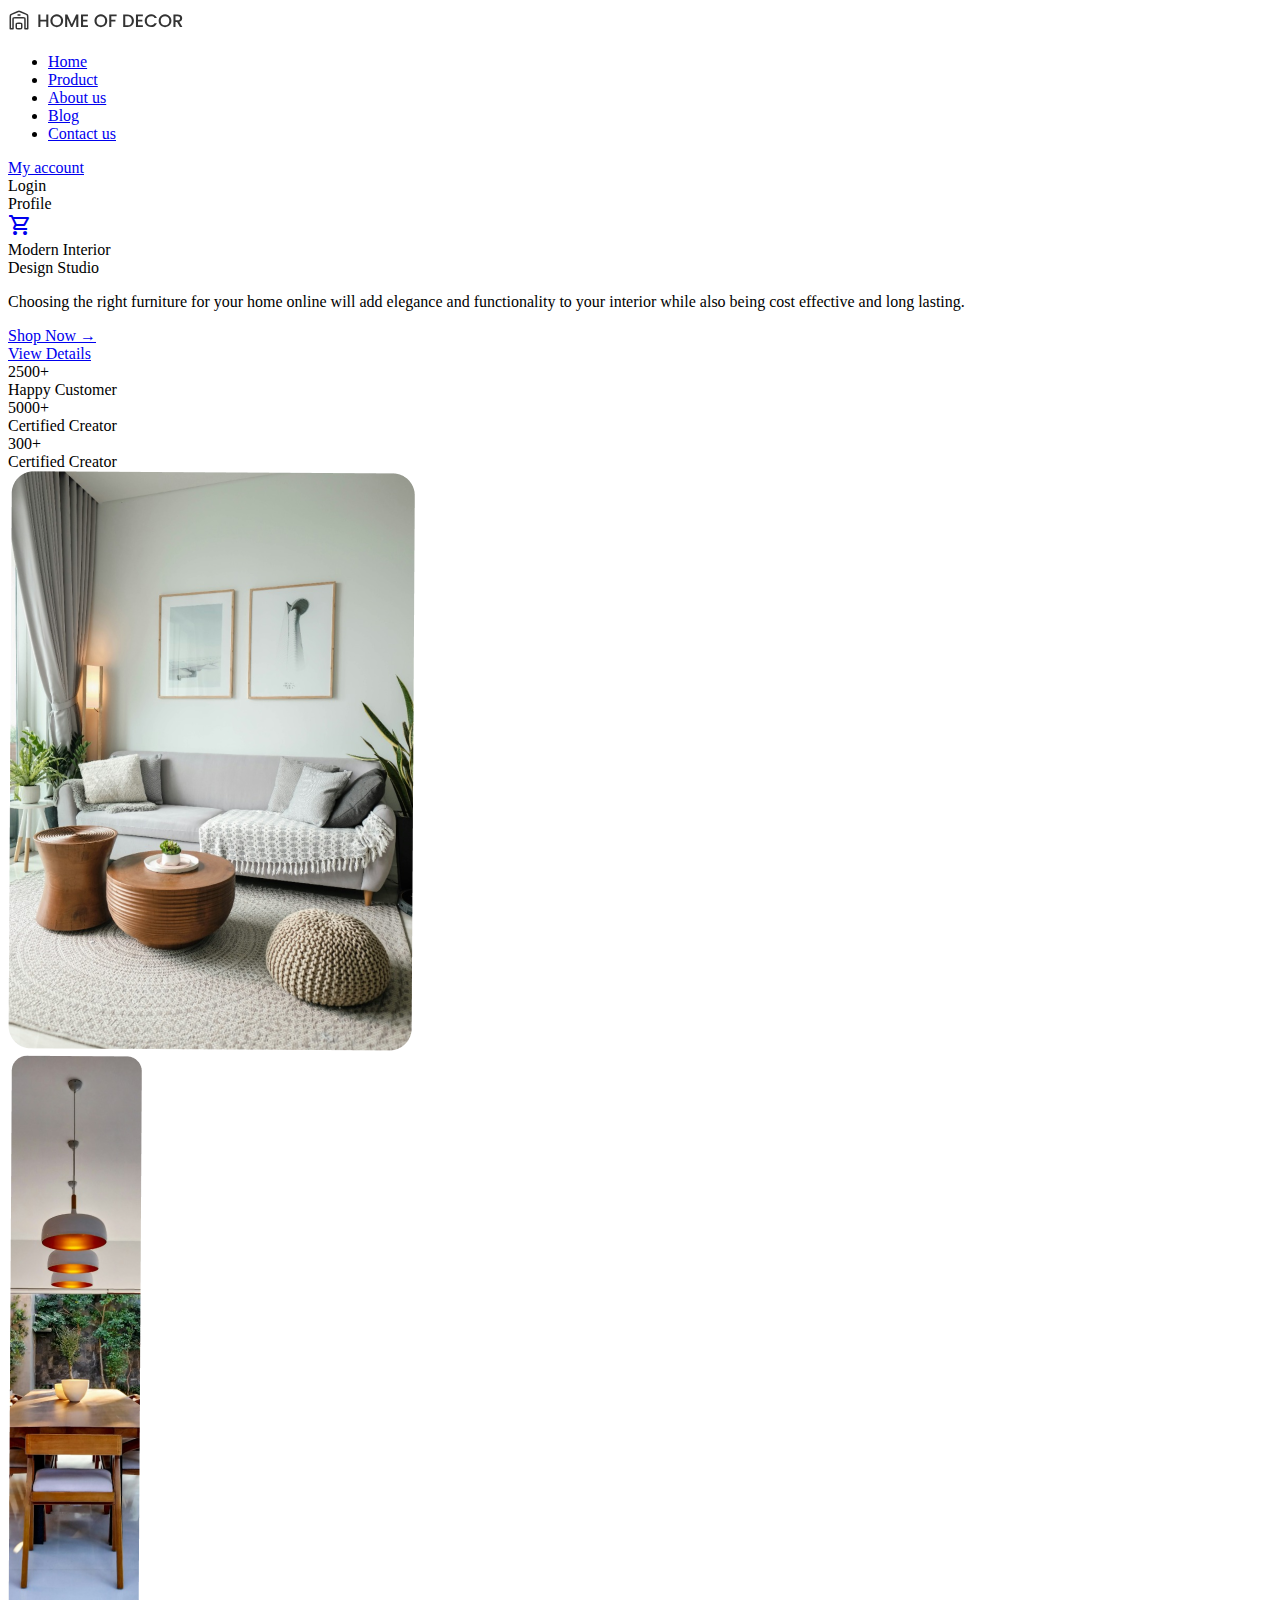
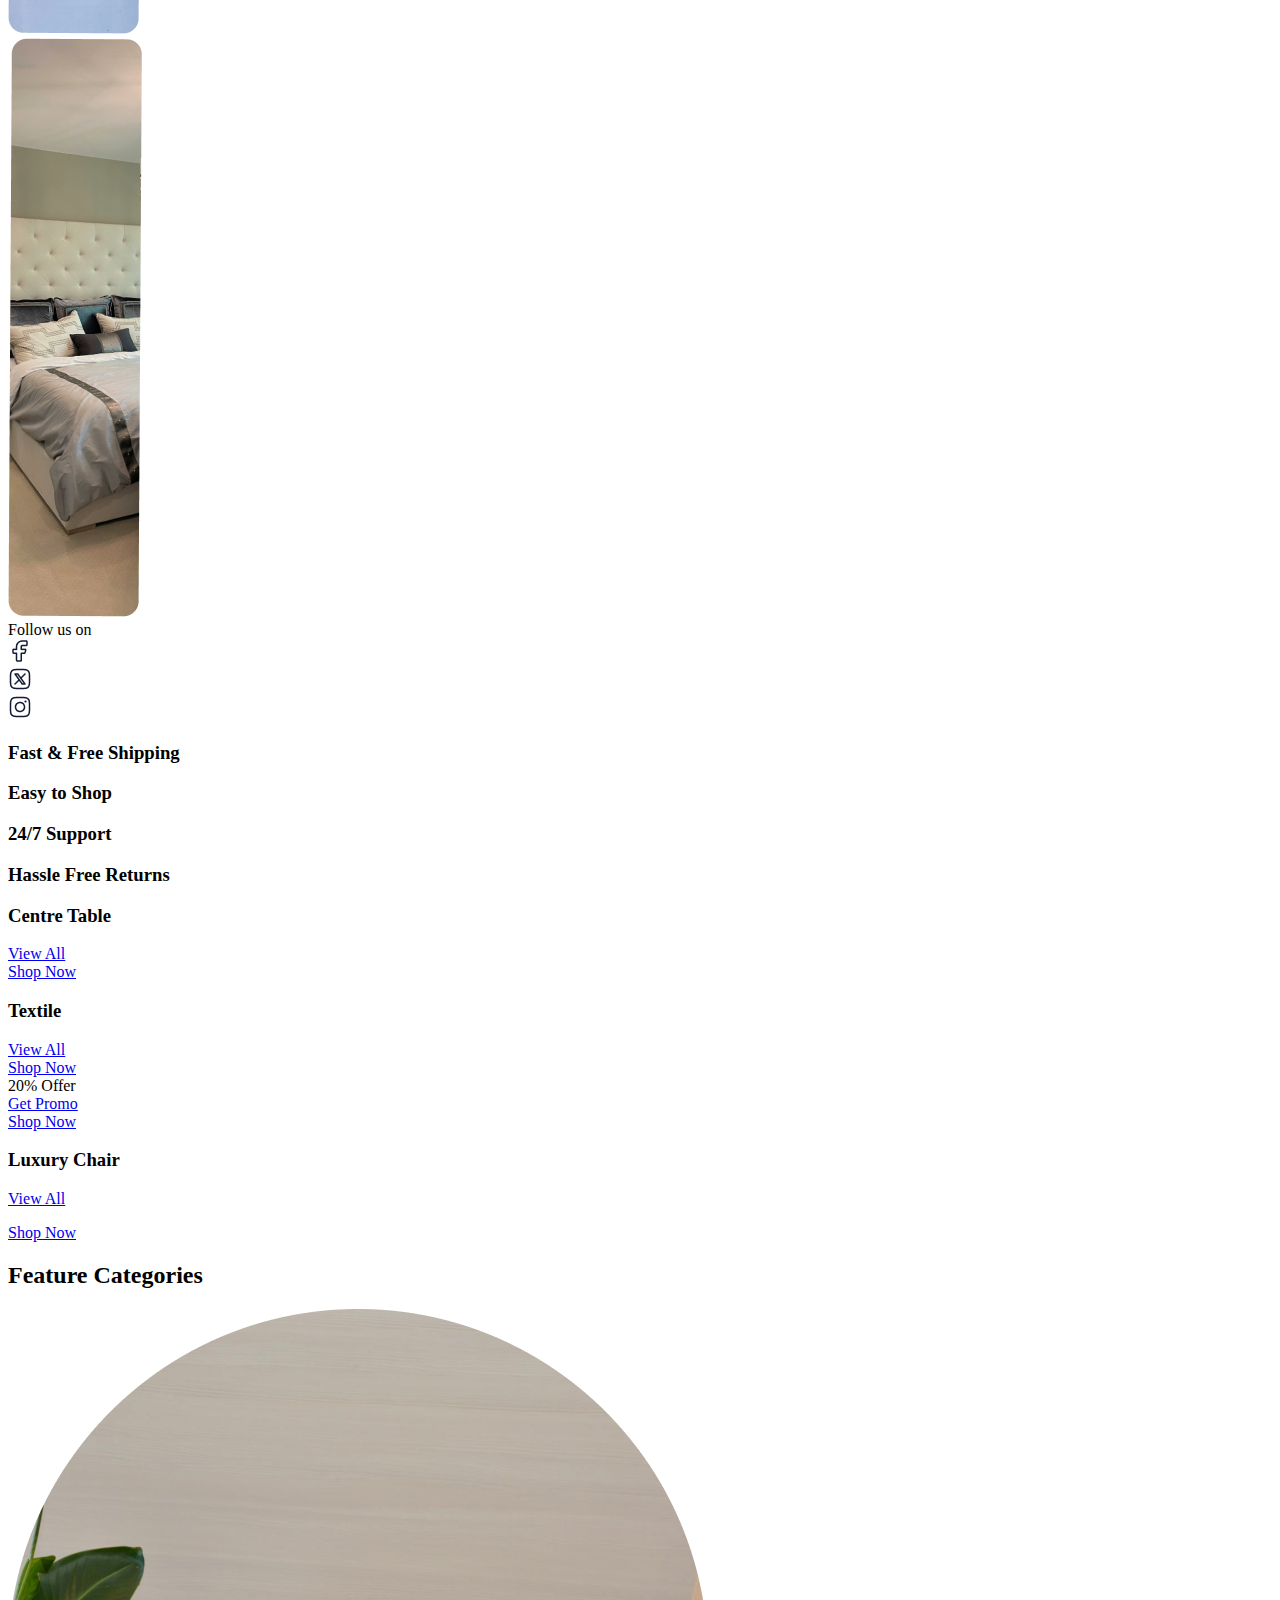
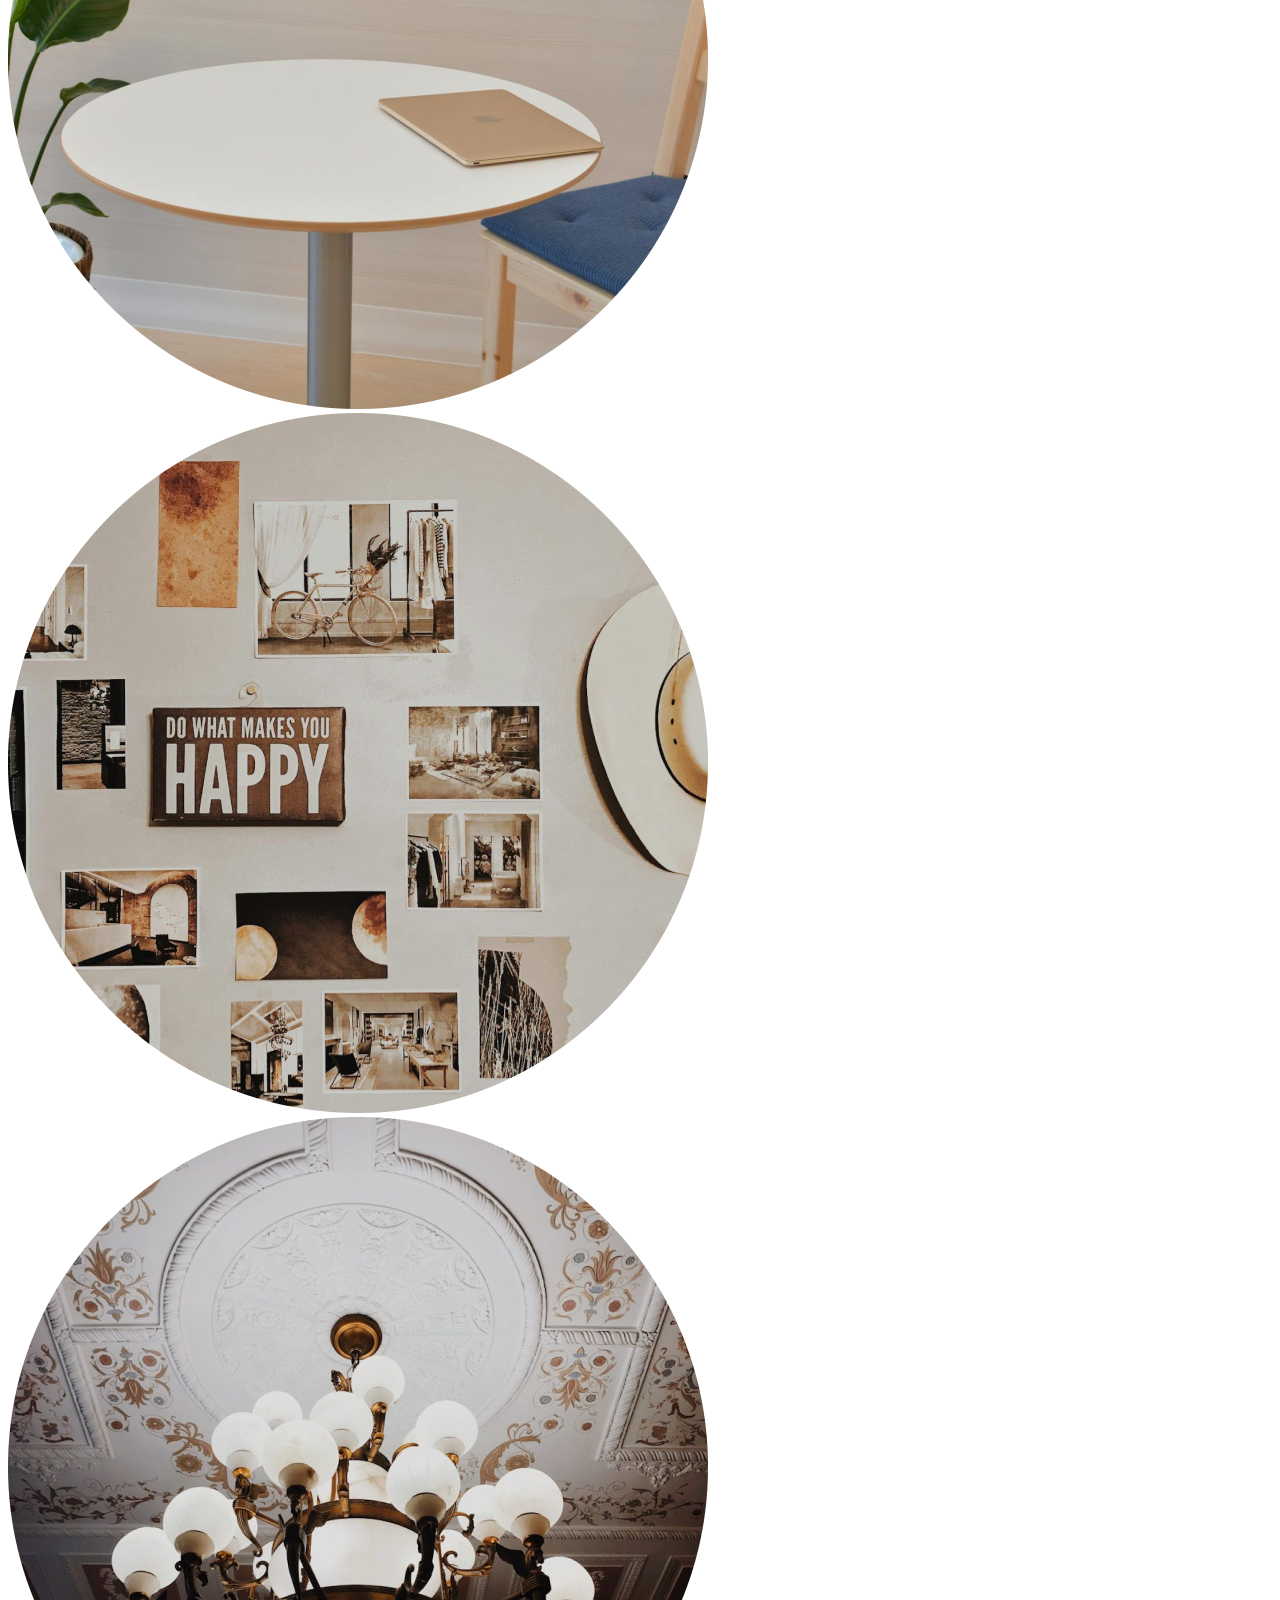
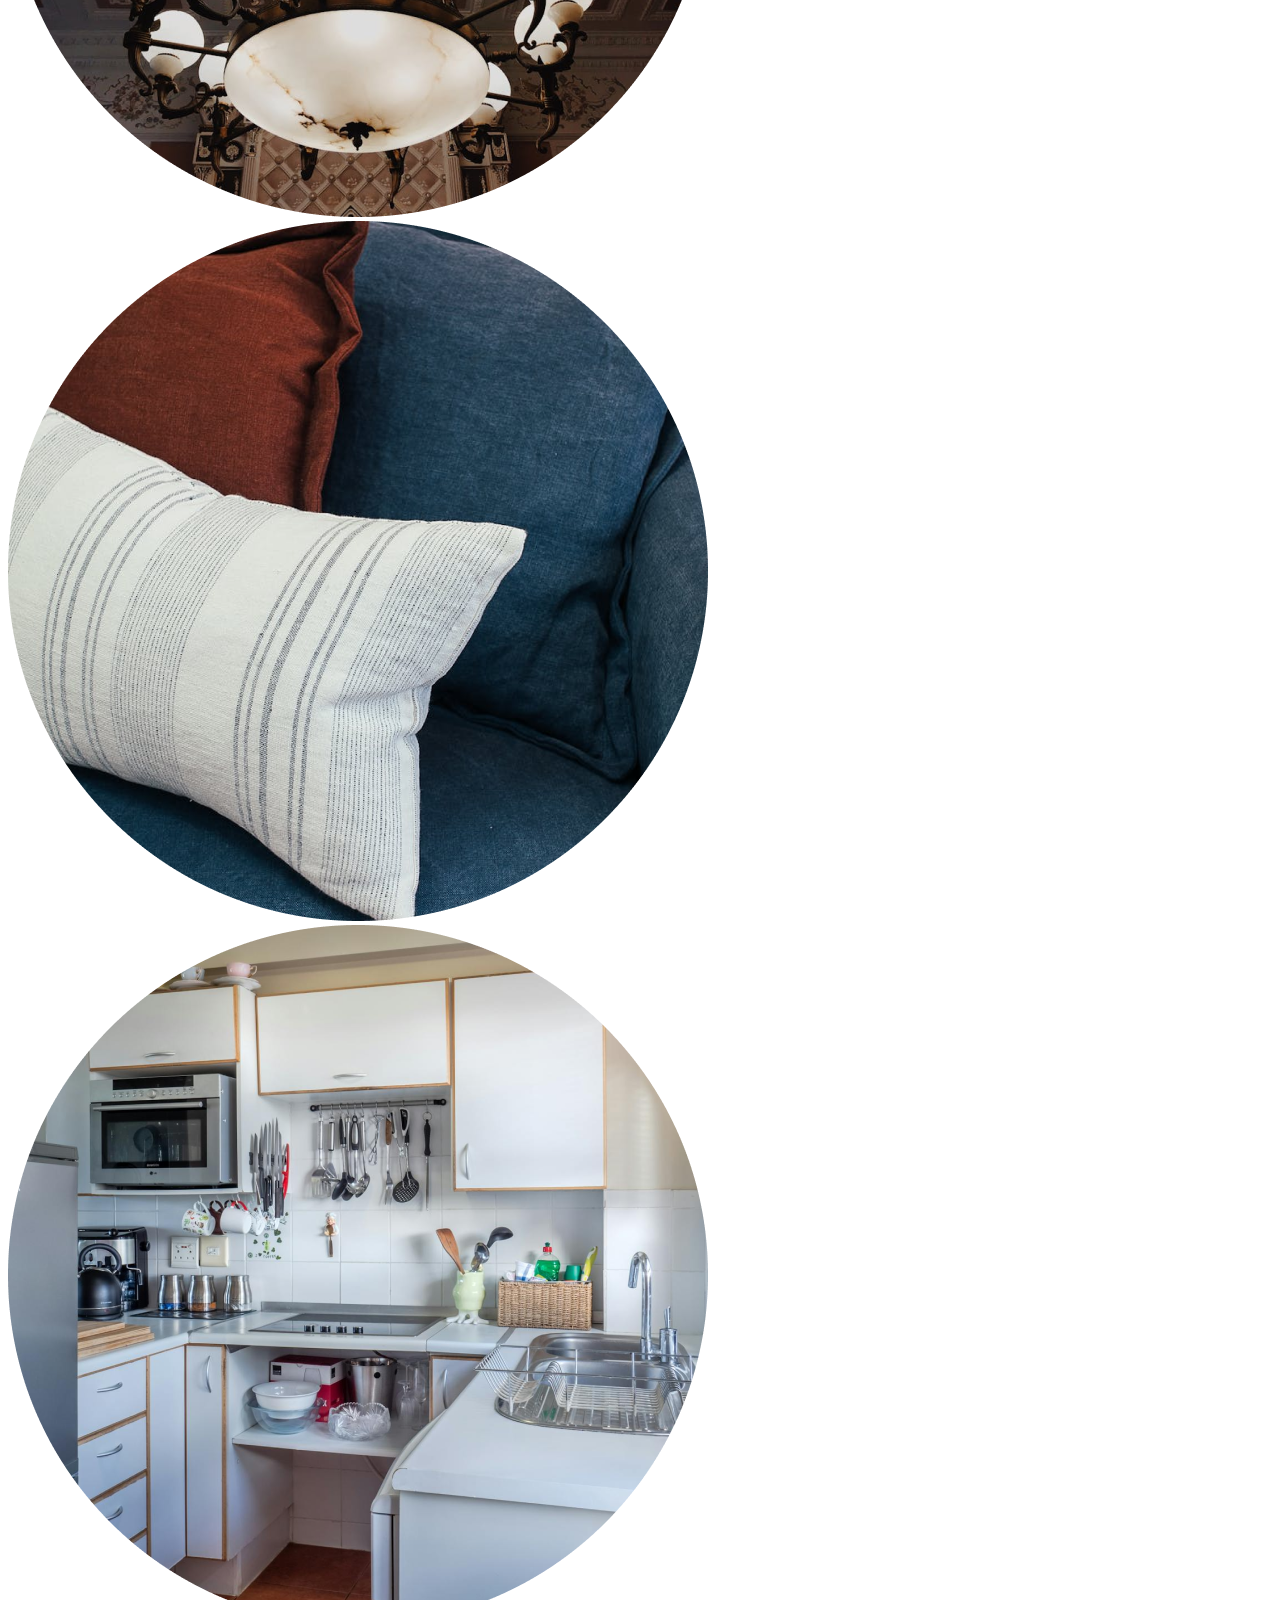
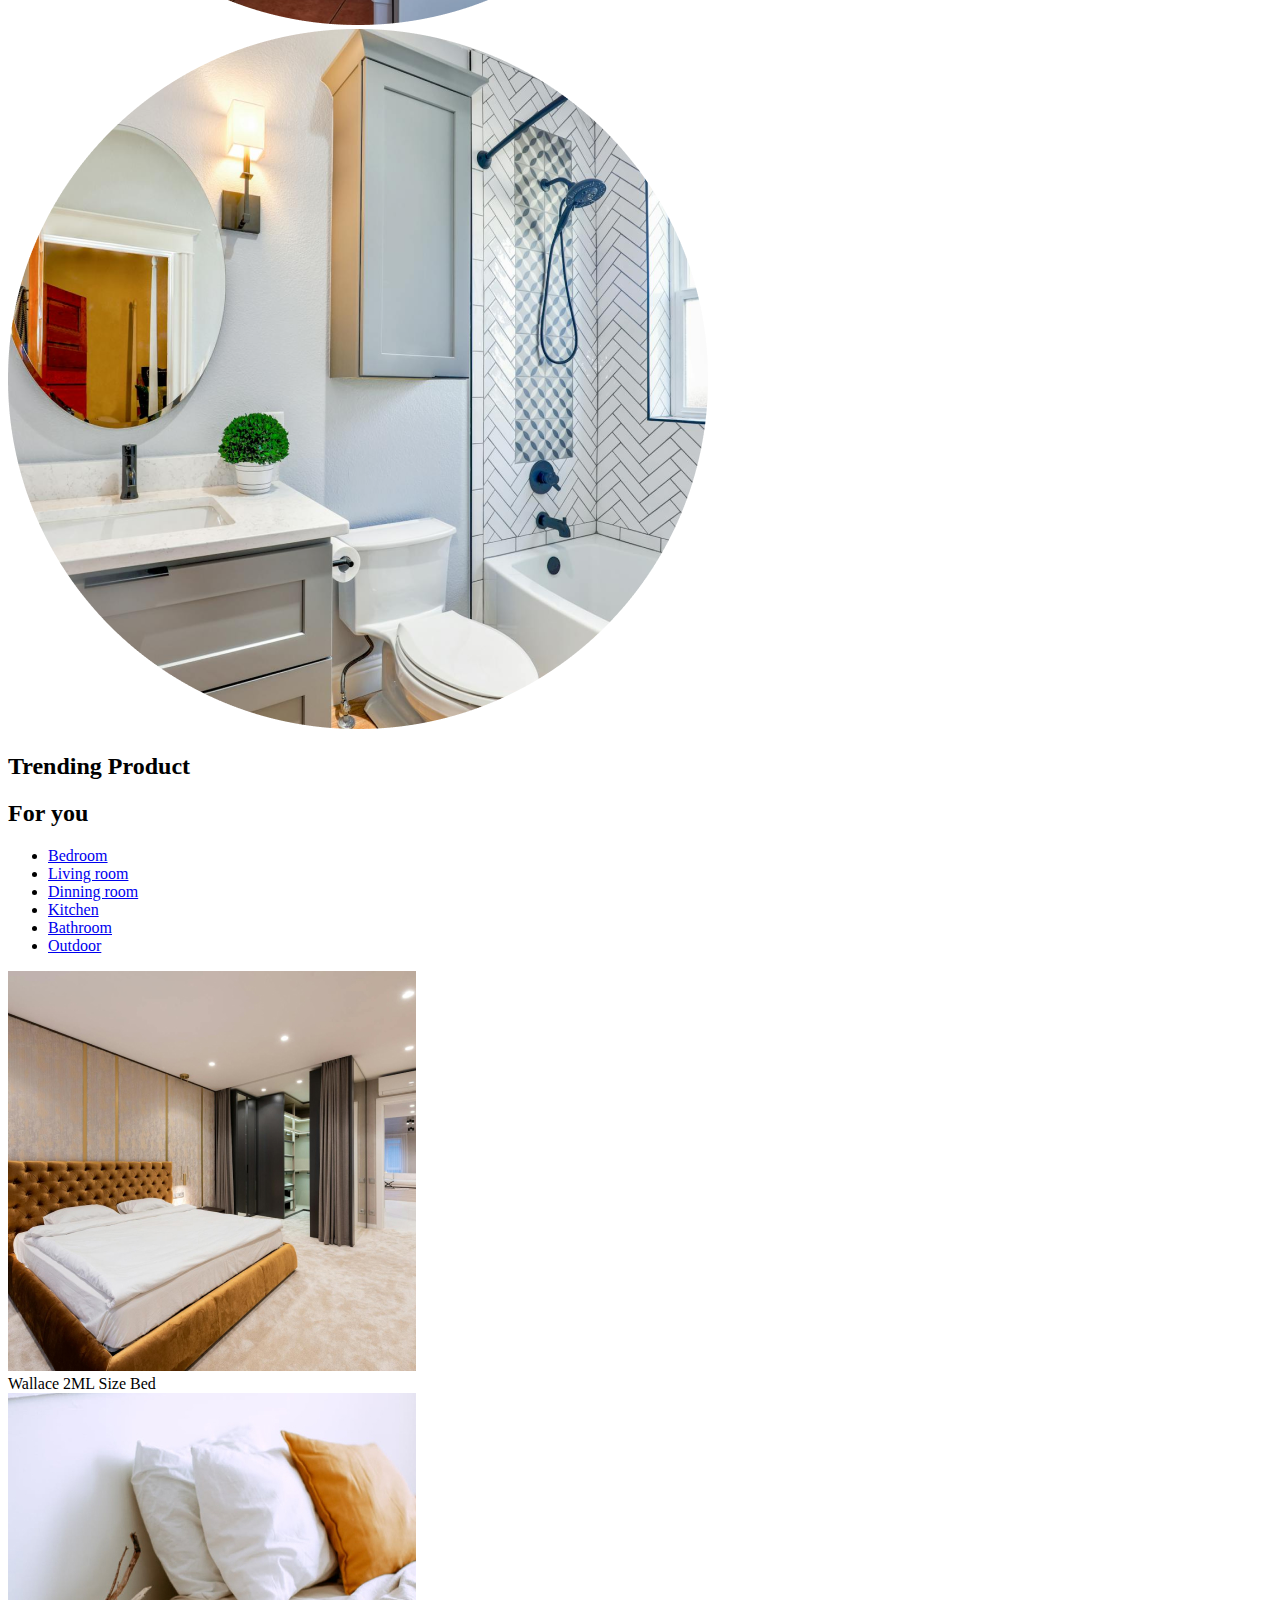
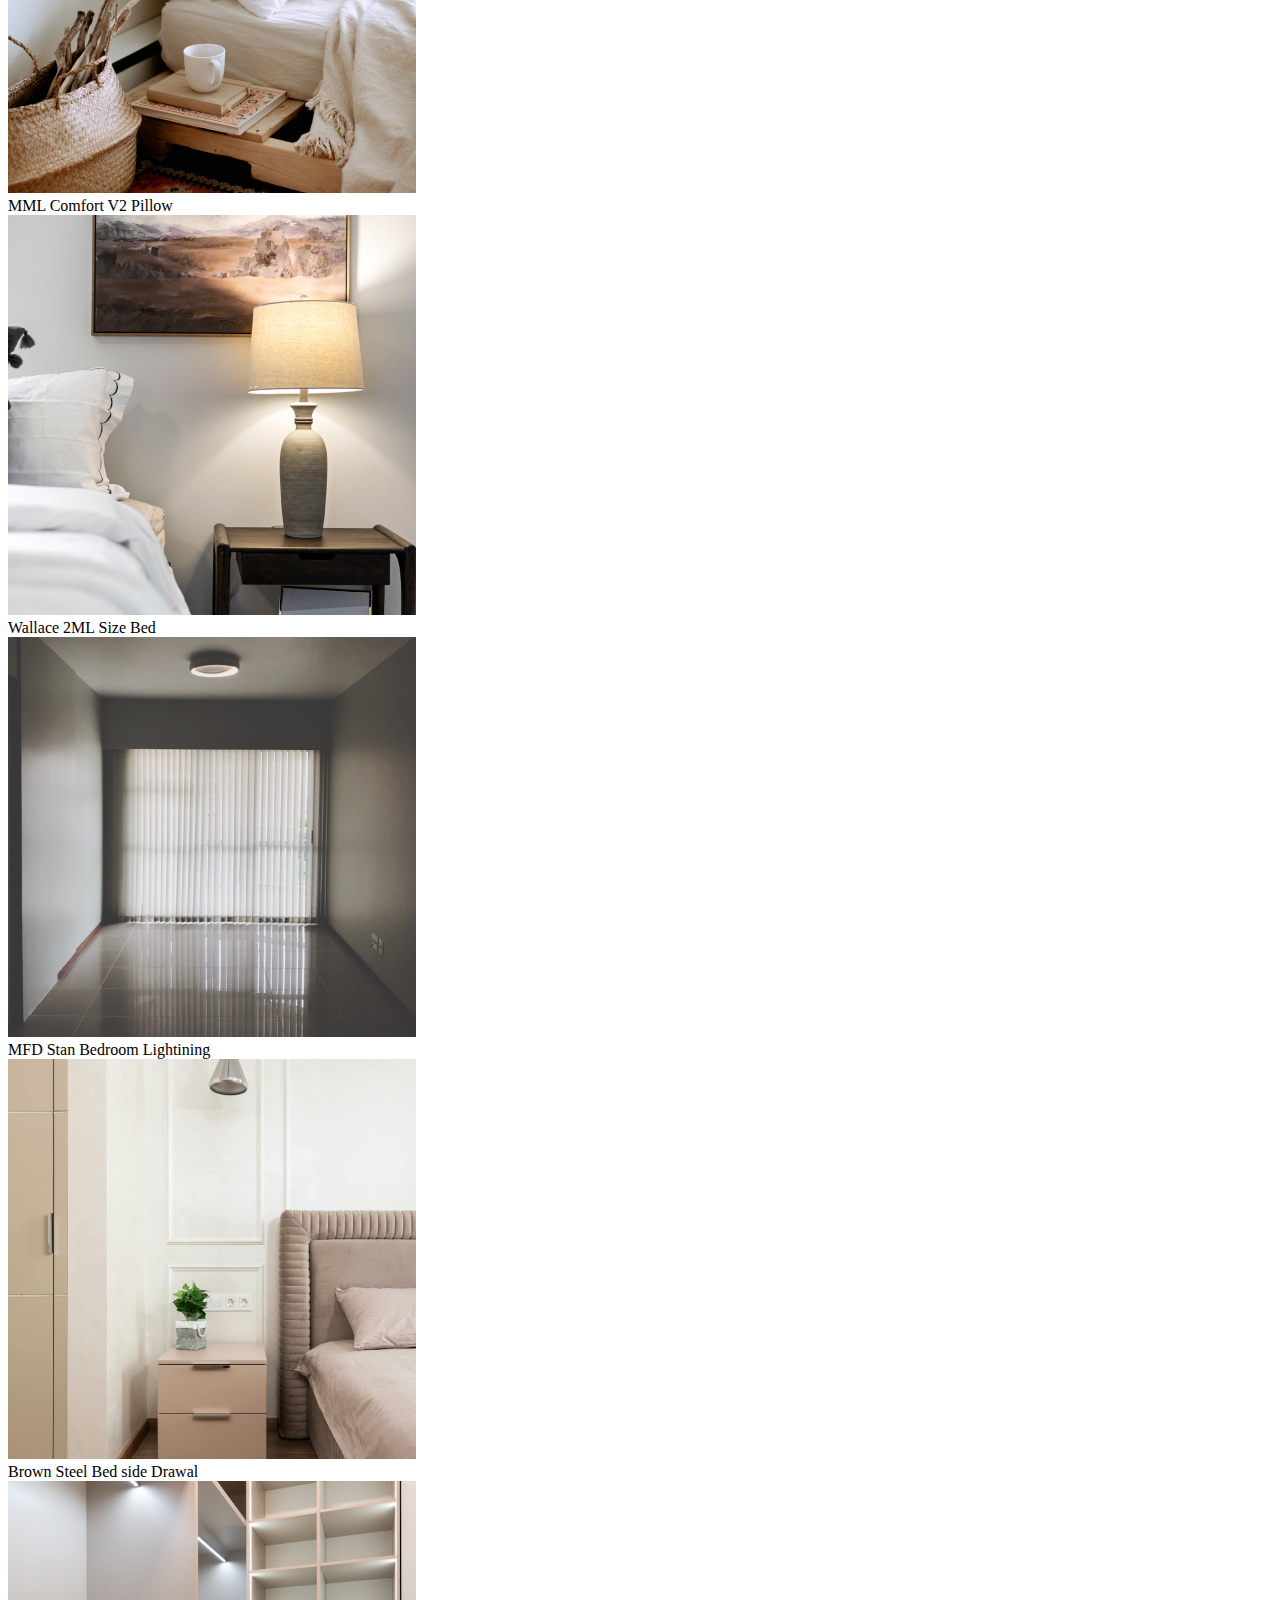
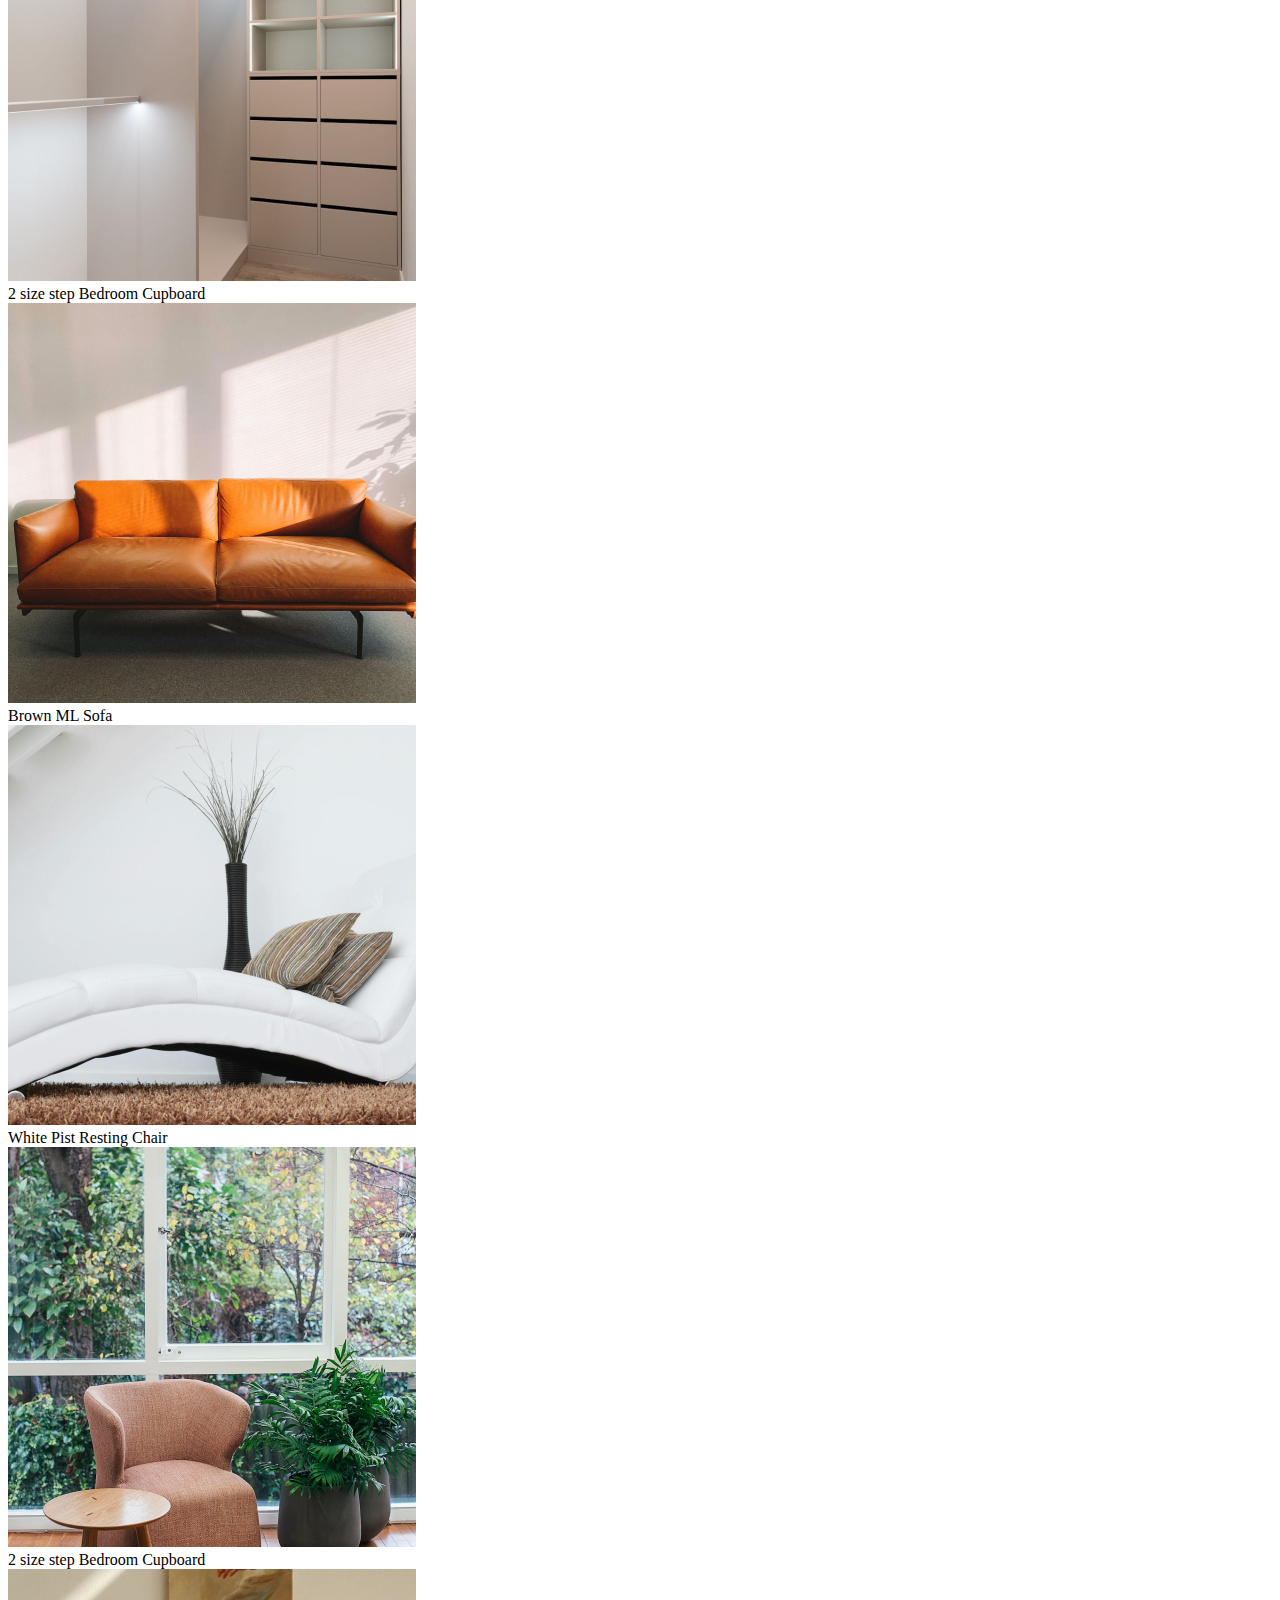
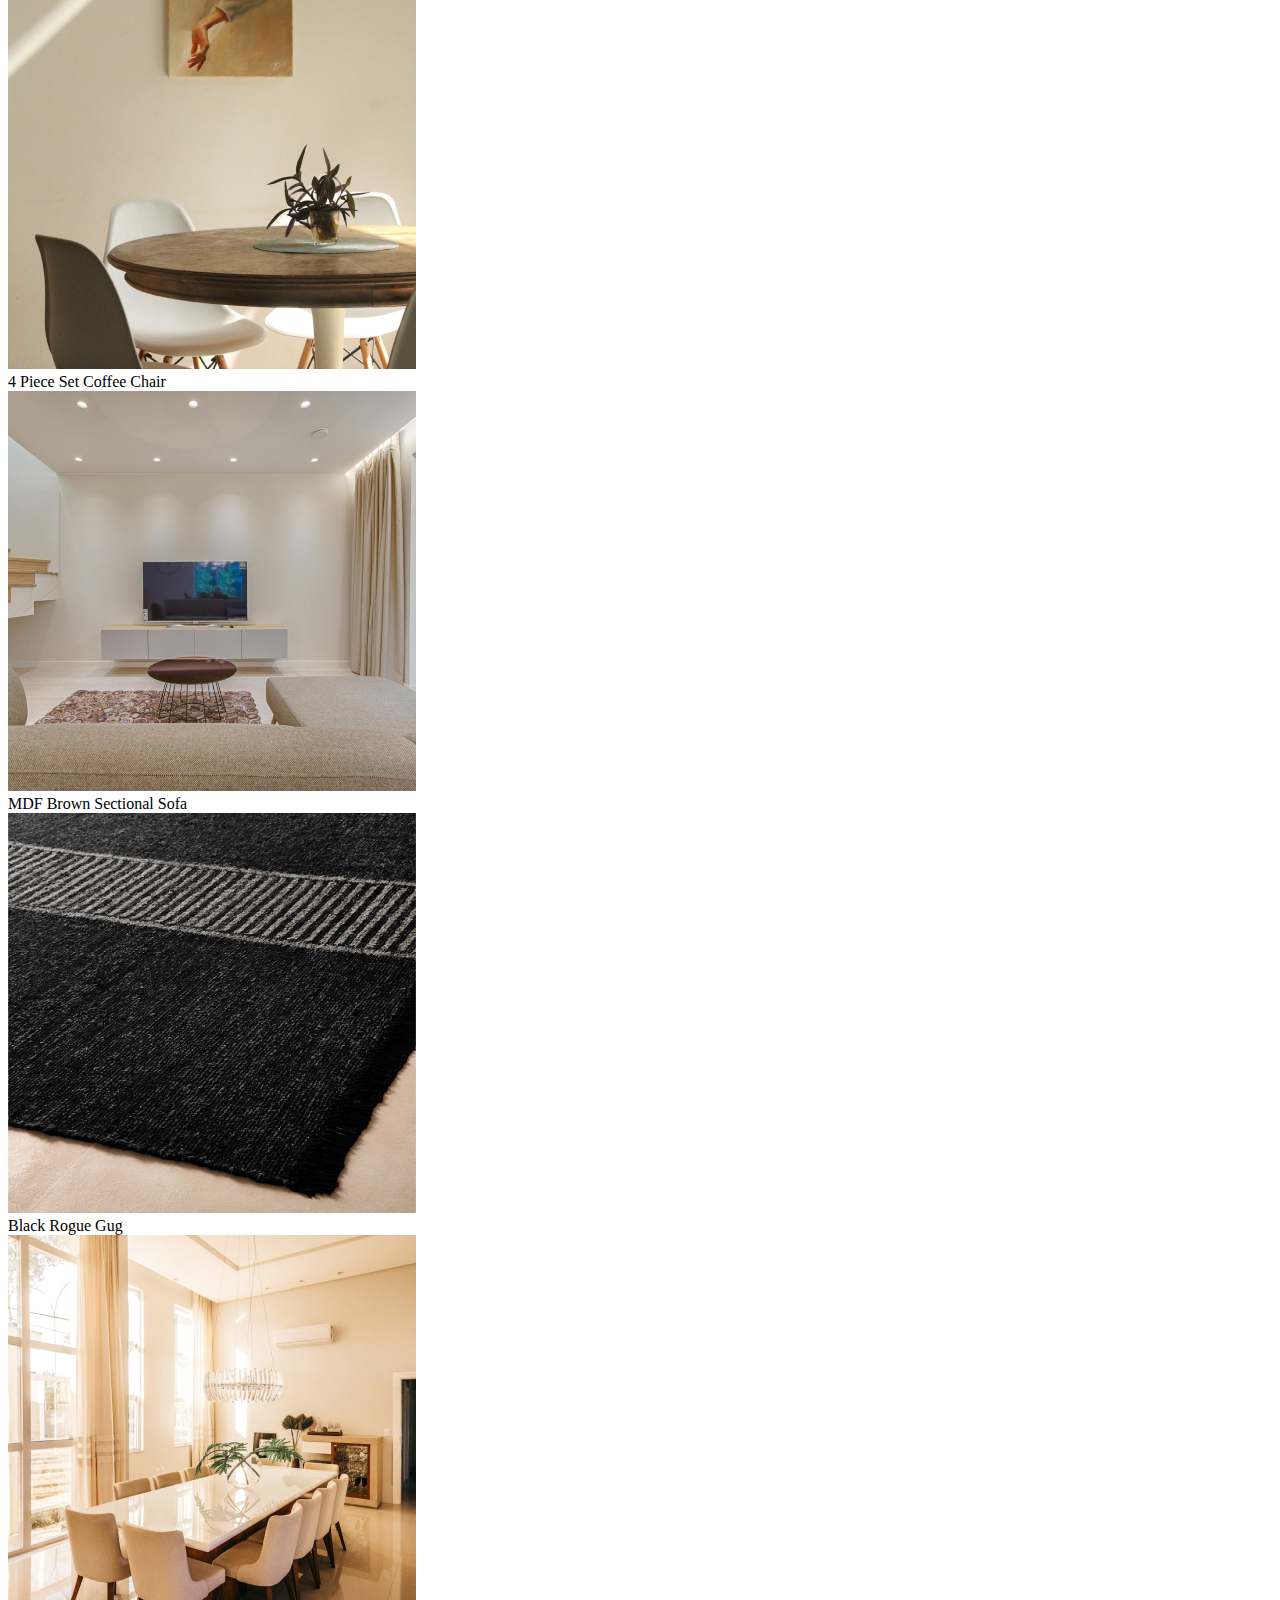
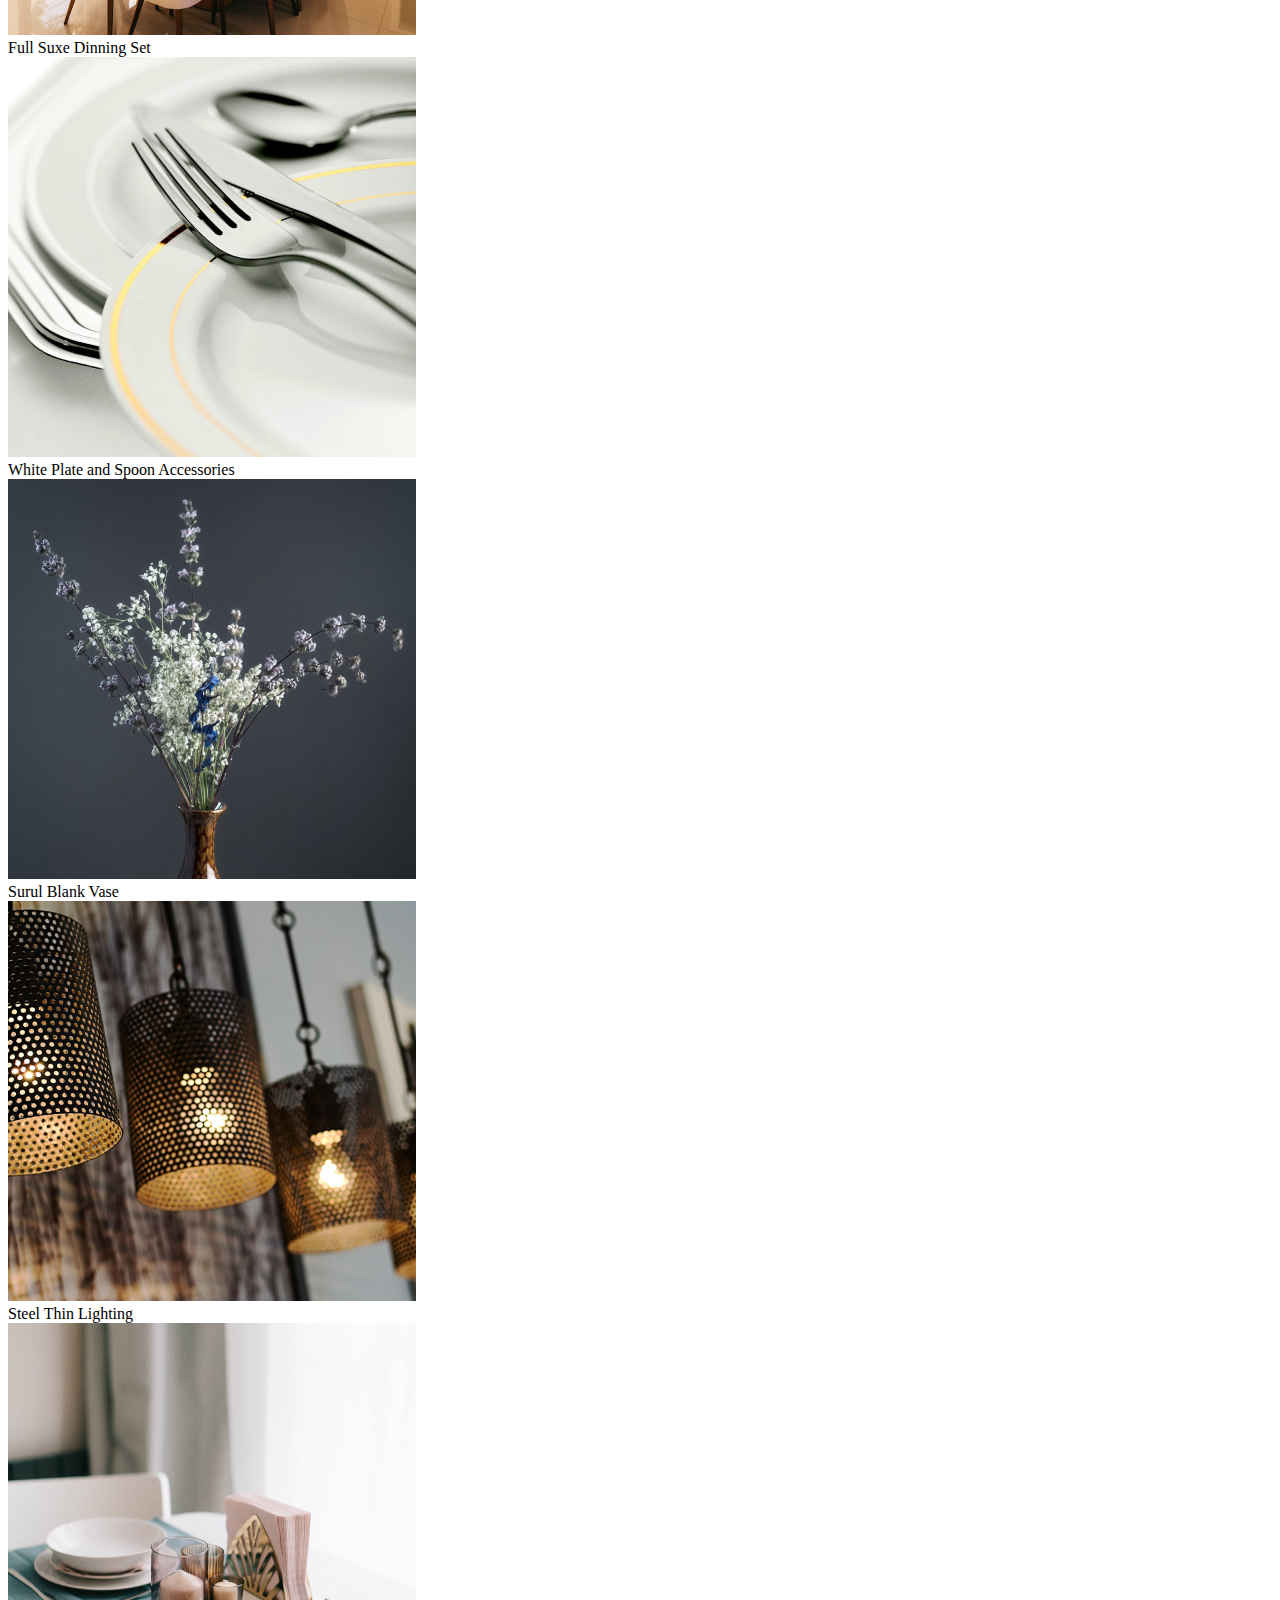
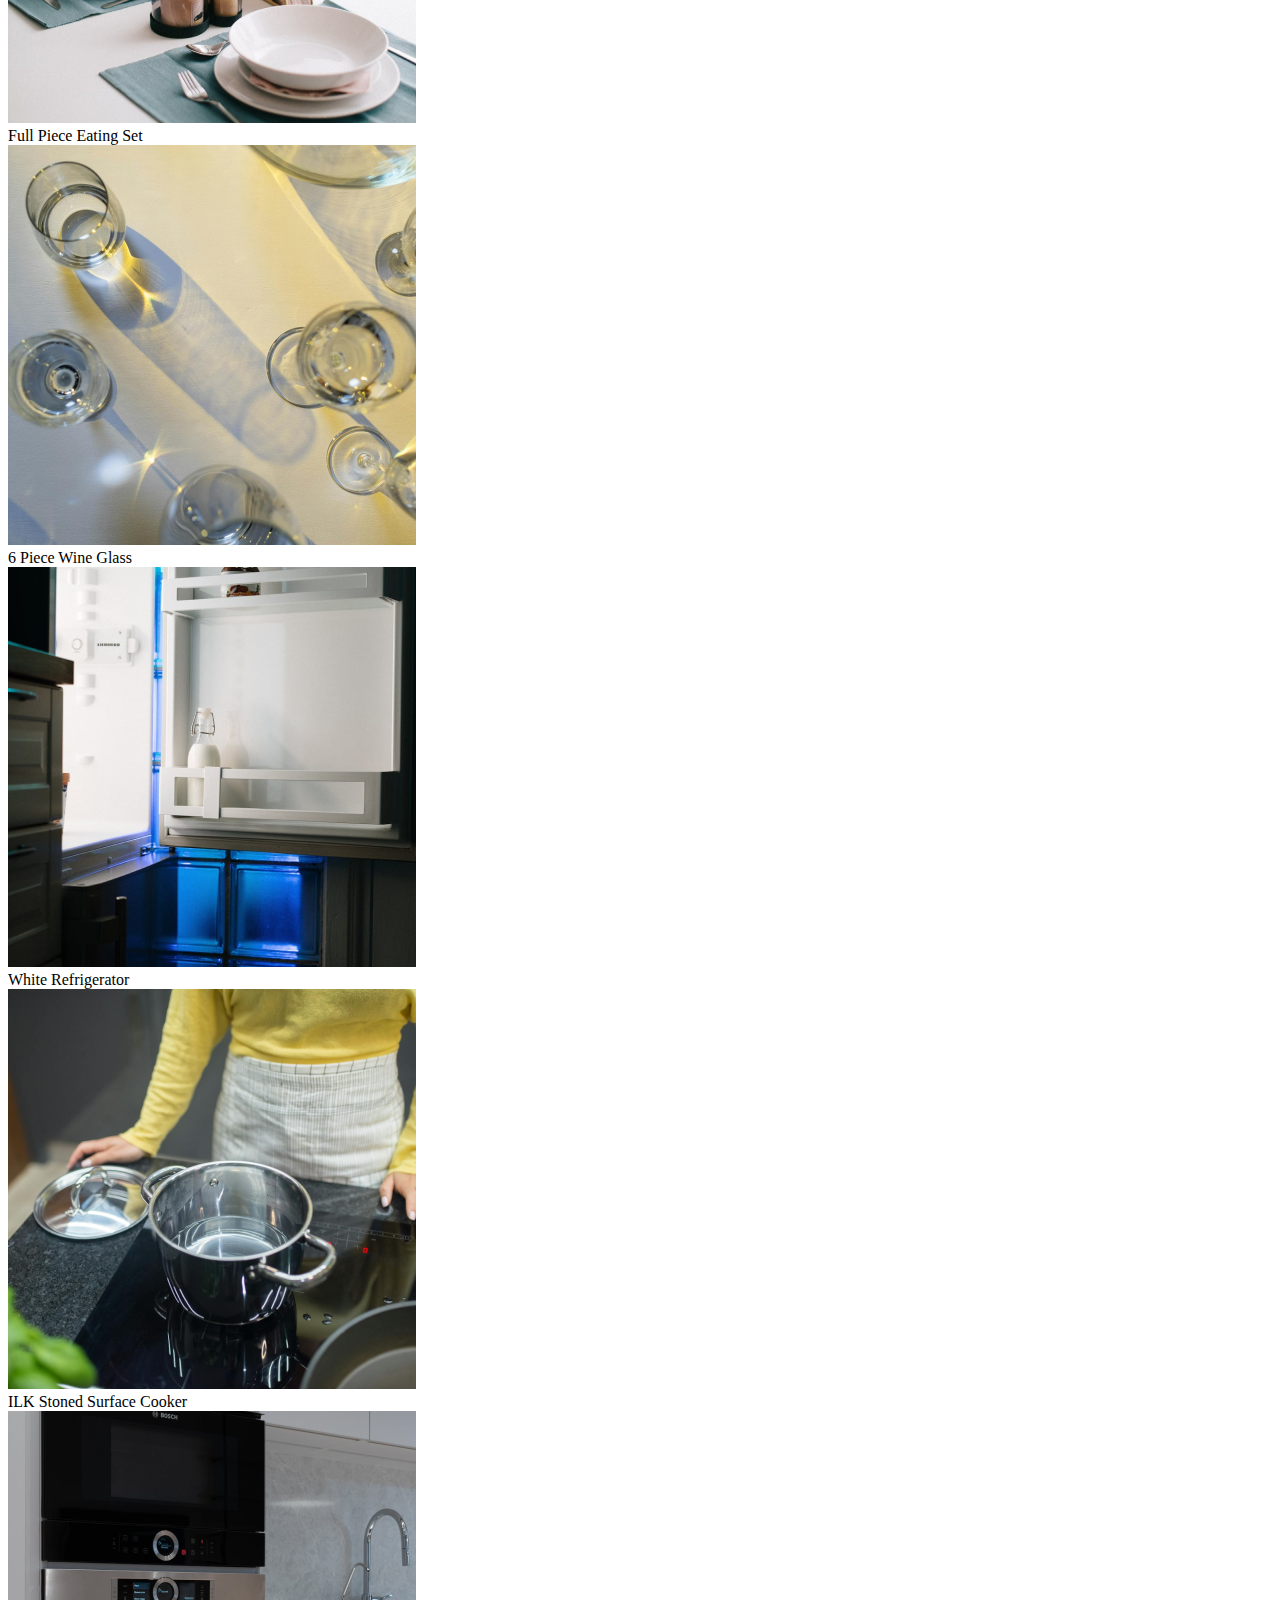
==== commit 1eca5242: "changes" ====
--- a/index.html
+++ b/index.html
@@ -4,8 +4,8 @@
     <meta charset="UTF-8">
     <meta name="viewport" content="width=device-width, initial-scale=1.0">
     <title> Home Page</title>
-    <link rel="stylesheet" href="./styles/components.css" />
-    <link rel="stylesheet" href="./styles/style.css">
+    <link rel="stylesheet" href="../home-of-decor/styles/components.css">
+    <link rel="stylesheet" href="../home-of-decor/styles/style.css">
     <link rel="stylesheet" href="https://fonts.googleapis.com/css2?family=Material+Symbols+Outlined:opsz,wght,FILL,GRAD@40,400,0,0" />
     <link rel="stylesheet" href="https://cdnjs.cloudflare.com/ajax/libs/font-awesome/6.5.1/css/all.min.css" integrity="sha512-DTOQO9RWCH3ppGqcWaEA1BIZOC6xxalwEsw9c2QQeAIftl+Vegovlnee1c9QX4TctnWMn13TZye+giMm8e2LwA==" crossorigin="anonymous" referrerpolicy="no-referrer"/>
 </head>
@@ -19,8 +19,8 @@
           <div class="close-nav" id="close-nav"><i class="fa-solid fa-xmark"></i></div>
           <nav>
             <ul class="nav-links" id="nav-links">
-              <li><a href="./index.html" class="active-menu">Home</a></li>
-              <li><a href="./html/product_page.html">Product</a></li>
+              <li><a href="../home-of-decor/index.html" class="active-menu">Home</a></li>
+              <li><a href="../home-of-decor/html/product_page.html">Product</a></li>
               <li><a href="./html/about.html">About us</a></li>
               <li><a href="./html/blog.html">Blog</a></li>
               <li><a href="./html/contact-us.html">Contact us</a></li>
@@ -28,7 +28,7 @@
           </nav>
           <div class="profile">
             <div class="my-account">
-              <a href="./html/profile.html">
+              <a href="../home-of-decor/html/profile.html">
                 <i class="fa-regular fa-user fa-lg" style="color: #000000"></i>
                 <span>My account</span>
               </a>
@@ -40,7 +40,7 @@
             <div class="cart-section">
               <div class="search"><i class="fa-solid fa-magnifying-glass fa-lg" style="color: #000000"></i></div>
               <div class="wish-list"><i class="fa-regular fa-heart fa-lg" style="color: #000000"></i></div>
-              <div class="shopping-cart"><a href="./html/basket.html"><span class="material-symbols-outlined"> shopping_cart </span></a></div>
+              <div class="shopping-cart"><a href="./home-of-decor/html/basket.html"><span class="material-symbols-outlined"> shopping_cart </span></a></div>
             </div>
           </div>
         </div>
@@ -49,7 +49,6 @@
   
     <!-- the hero -->
     <section class="landingpage">
-        <div class="overlay">
             <div class="write-up-content">
                 <div class="modern-design">
                     <div class="interior">Modern Interior</div>
@@ -80,7 +79,6 @@
                         <div class="certified-creator">Certified Creator</div>
                     </div>
                 </div>
-            </div>
         </div>
         <!-- hero images -->
         <div class="sitting">
@@ -198,7 +196,7 @@
                         <img src="./images/homepage/furniture-5.png" alt="furniture">
                     </div>
                     <div class="categories-class">
-                        <img src="./images/homepage/furniture-6.png "alt="furniture">
+                        <img src="./images/homepage/furniture-6.png"alt="furniture">
                     </div>
                 </div>
             </div>
@@ -226,54 +224,125 @@
             <div class="trending-products-class wallace-one">
                 <img src="./images/homepage/Rectangle 56.jpg" alt="Rectangle">
                 <div class="room-text">Wallace 2ML Size Bed</div>
+                <div class="heart-cart">
+                    <div class="heart-cart-flex">
+                        <div><i class="fa-regular fa-heart" style="color: #2d5356;"></i></div>
+                        <div><i class="fa-solid fa-cart-shopping" style="color: #2d5356;"></i></div>
+                    </div>
+                </div>
             </div>
             <div class="trending-products-class wallace-one">
                 <img src="./images/homepage/bed1.jpg" alt="bed">
                 <div class="room-text">MML Comfort V2 Pillow</div>
+                <div class="heart-cart">
+                    <div class="heart-cart-flex">
+                        <div><i class="fa-regular fa-heart" style="color: #2d5356;"></i></div>
+                        <div><i class="fa-solid fa-cart-shopping" style="color: #2d5356;"></i></div>
+                    </div>
+                </div>
             </div>
             <div class="trending-products-class wallace-one">
                 <img src="./images/homepage/bed2.jpg" alt="bed">
                 <div class="room-text">Wallace 2ML Size Bed</div>
-            </div>
-            <div class="trending-products-class wallace-one">
+                <div class="heart-cart">
+                    <div class="heart-cart-flex">
+                        <div><i class="fa-regular fa-heart" style="color: #2d5356;"></i></div>
+                        <div><i class="fa-solid fa-cart-shopping" style="color: #2d5356;"></i></div>
+                    </div>
+                </div>
+            </div>
+            <div class="trending-products-class wallace-one margin-top">
                 <img src="./images/homepage/bed3.jpg" alt="bed">
                 <div class="room-text">MFD Stan Bedroom Lightining</div>
-            </div>
-            <div class="trending-products-class wallace-one">
+                <div class="heart-cart">
+                    <div class="heart-cart-flex">
+                        <div><i class="fa-regular fa-heart" style="color: #2d5356;"></i></div>
+                        <div><i class="fa-solid fa-cart-shopping" style="color: #2d5356;"></i></div>
+                    </div>
+                </div>
+            </div>
+            <div class="trending-products-class wallace-one margin-top">
                 <img src="./images/homepage/bed4.jpg" alt="bed">
                 <div class="room-text">Brown Steel Bed side Drawal</div>
-            </div>
-            <div class="trending-products-class wallace-one">
+                <div class="heart-cart">
+                    <div class="heart-cart-flex">
+                        <div><i class="fa-regular fa-heart" style="color: #2d5356;"></i></div>
+                        <div><i class="fa-solid fa-cart-shopping" style="color: #2d5356;"></i></div>
+                    </div>
+                </div>
+            </div>
+            <div class="trending-products-class wallace-one margin-top">
                 <img src="./images/homepage/bed5.jpg" alt="bed">
                 <div class="room-text">2 size step Bedroom Cupboard</div>
-               </div>
+                <div class="heart-cart">
+                    <div class="heart-cart-flex">
+                        <div><i class="fa-regular fa-heart" style="color: #2d5356;"></i></div>
+                        <div><i class="fa-solid fa-cart-shopping" style="color: #2d5356;"></i></div>
+                    </div>
+                </div>
             </div>
         </div>
         <!-- on display - livimg room -->
            <div class="trend-hide trending-products-class-2 trending-products-class-all trending-flex">
                 <div class="trending-products-class wallace-one">
-                <img src="./images/homepage/lliving1.jpg" alt="living">
-                <div class="room-text">Brown ML Sofa</div>
+                    <img src="./images/homepage/lliving1.jpg" alt="living">
+                    <div class="room-text">Brown ML Sofa</div>
+                    <div class="heart-cart">
+                        <div class="heart-cart-flex">
+                            <div><i class="fa-regular fa-heart" style="color: #2d5356;"></i></div>
+                            <div><i class="fa-solid fa-cart-shopping" style="color: #2d5356;"></i></div>
+                        </div>
+                    </div>
                 </div>
                 <div class="trending-products-class wallace-one">
                     <img src="./images/homepage/living2.jpg" alt="living">
                     <div class="room-text">White Pist Resting Chair</div>
+                    <div class="heart-cart">
+                        <div class="heart-cart-flex">
+                            <div><i class="fa-regular fa-heart" style="color: #2d5356;"></i></div>
+                            <div><i class="fa-solid fa-cart-shopping" style="color: #2d5356;"></i></div>
+                        </div>
+                    </div>
                 </div>
                 <div class="trending-products-class wallace-one">
                     <img src="./images/homepage/living3.jpg" alt="living">
                     <div class="room-text">2 size step Bedroom Cupboard</div>
-                </div>
-                <div class="trending-products-class wallace-one">
+                    <div class="heart-cart">
+                        <div class="heart-cart-flex">
+                            <div><i class="fa-regular fa-heart" style="color: #2d5356;"></i></div>
+                            <div><i class="fa-solid fa-cart-shopping" style="color: #2d5356;"></i></div>
+                        </div>
+                    </div>
+                </div>
+                <div class="trending-products-class wallace-one margin-top">
                     <img src="./images/homepage/living4.jpg" alt="living">
                     <div class="room-text">4 Piece Set Coffee Chair</div>
-                </div>
-                <div class="trending-products-class wallace-one">
+                    <div class="heart-cart">
+                        <div class="heart-cart-flex">
+                            <div><i class="fa-regular fa-heart" style="color: #2d5356;"></i></div>
+                            <div><i class="fa-solid fa-cart-shopping" style="color: #2d5356;"></i></div>
+                        </div>
+                    </div>
+                </div>
+                <div class="trending-products-class wallace-one margin-top">
                     <img src="./images/homepage/living5.jpg" alt="living">
                     <div class="room-text">MDF Brown Sectional Sofa</div>
-                </div>
-                <div class="trending-products-class wallace-one">
+                    <div class="heart-cart">
+                        <div class="heart-cart-flex">
+                            <div><i class="fa-regular fa-heart" style="color: #2d5356;"></i></div>
+                            <div><i class="fa-solid fa-cart-shopping" style="color: #2d5356;"></i></div>
+                        </div>
+                    </div>
+                </div>
+                <div class="trending-products-class wallace-one margin-top">
                     <img src="./images/homepage/living6.jpg" alt="living">
                     <div class="room-text">Black Rogue Gug</div>
+                    <div class="heart-cart">
+                        <div class="heart-cart-flex">
+                            <div><i class="fa-regular fa-heart" style="color: #2d5356;"></i></div>
+                            <div><i class="fa-solid fa-cart-shopping" style="color: #2d5356;"></i></div>
+                        </div>
+                    </div>
                 </div>
            </div> 
            <!-- dinning -->
@@ -281,26 +350,62 @@
                 <div class="trending-products-class wallace-one">
                     <img src="./images/homepage/Rectangle 30.png" alt="dinning">
                     <div class="room-text">Full Suxe Dinning Set</div>
+                    <div class="heart-cart">
+                        <div class="heart-cart-flex">
+                            <div><i class="fa-regular fa-heart" style="color: #2d5356;"></i></div>
+                            <div><i class="fa-solid fa-cart-shopping" style="color: #2d5356;"></i></div>
+                        </div>
+                    </div>
                 </div>
                 <div class="trending-products-class wallace-one">
                     <img src="./images/homepage/Rectangle 31.png" alt="dinning">
                     <div class="room-text">White Plate and Spoon Accessories</div>
+                    <div class="heart-cart">
+                        <div class="heart-cart-flex">
+                            <div><i class="fa-regular fa-heart" style="color: #2d5356;"></i></div>
+                            <div><i class="fa-solid fa-cart-shopping" style="color: #2d5356;"></i></div>
+                        </div>
+                    </div>
                 </div>
                 <div class="trending-products-class wallace-one">
                     <img src="./images/homepage/flower.png" alt="dinning">
                     <div class="room-text">Surul Blank Vase</div>
-                </div>
-                <div class="trending-products-class wallace-one">
+                    <div class="heart-cart">
+                        <div class="heart-cart-flex">
+                            <div><i class="fa-regular fa-heart" style="color: #2d5356;"></i></div>
+                            <div><i class="fa-solid fa-cart-shopping" style="color: #2d5356;"></i></div>
+                        </div>
+                    </div>
+                </div>
+                <div class="trending-products-class wallace-one margin-top">
                     <img src="./images/homepage/bulb.png" alt="dinning">
                     <div class="room-text">Steel Thin Lighting</div>
-                </div>
-                <div class="trending-products-class wallace-one">
+                    <div class="heart-cart">
+                        <div class="heart-cart-flex">
+                            <div><i class="fa-regular fa-heart" style="color: #2d5356;"></i></div>
+                            <div><i class="fa-solid fa-cart-shopping" style="color: #2d5356;"></i></div>
+                        </div>
+                    </div>
+                </div>
+                <div class="trending-products-class wallace-one margin-top">
                     <img src="./images/homepage/plates.png" alt="dinning">
                     <div class="room-text">Full Piece Eating Set</div>
-                </div>
-                <div class="trending-products-class wallace-one">
+                    <div class="heart-cart">
+                        <div class="heart-cart-flex">
+                            <div><i class="fa-regular fa-heart" style="color: #2d5356;"></i></div>
+                            <div><i class="fa-solid fa-cart-shopping" style="color: #2d5356;"></i></div>
+                        </div>
+                    </div>
+                </div>
+                <div class="trending-products-class wallace-one margin-top">
                     <img src="./images/homepage/Rectangle 33.png" alt="dinning">
                    <div class="room-text">6 Piece Wine Glass</div>
+                   <div class="heart-cart">
+                    <div class="heart-cart-flex">
+                        <div><i class="fa-regular fa-heart" style="color: #2d5356;"></i></div>
+                        <div><i class="fa-solid fa-cart-shopping" style="color: #2d5356;"></i></div>
+                    </div>
+                </div>
                 </div>
            </div>
            <!-- kitchen -->
@@ -308,26 +413,62 @@
                 <div class="trending-products-class wallace-one">
                     <img src="./images/homepage/dine1.jpg" alt="dine">
                     <div class="room-text">White Refrigerator</div>
+                    <div class="heart-cart">
+                        <div class="heart-cart-flex">
+                            <div><i class="fa-regular fa-heart" style="color: #2d5356;"></i></div>
+                            <div><i class="fa-solid fa-cart-shopping" style="color: #2d5356;"></i></div>
+                        </div>
+                    </div>
                 </div>
                 <div class="trending-products-class wallace-one">
                     <img src="./images/homepage/dine4.jpg" alt="dine">
                     <div class="room-text">ILK Stoned Surface Cooker</div>
+                    <div class="heart-cart">
+                        <div class="heart-cart-flex">
+                            <div><i class="fa-regular fa-heart" style="color: #2d5356;"></i></div>
+                            <div><i class="fa-solid fa-cart-shopping" style="color: #2d5356;"></i></div>
+                        </div>
+                    </div>
                 </div>
                 <div class="trending-products-class wallace-one">
                     <img src="./images/homepage/dine2.jpg" alt="dine">
                     <div class="room-text">MGI Two Face Oven</div>
-                </div>
-                <div class="trending-products-class wallace-one">
+                    <div class="heart-cart">
+                        <div class="heart-cart-flex">
+                            <div><i class="fa-regular fa-heart" style="color: #2d5356;"></i></div>
+                            <div><i class="fa-solid fa-cart-shopping" style="color: #2d5356;"></i></div>
+                        </div>
+                    </div>
+                </div>
+                <div class="trending-products-class wallace-one margin-top">
                     <img src="./images/homepage/dine5.jpg" alt="dine">
                     <div class="room-text">Wooden Spoon Full Set</div>
-                </div>
-                <div class="trending-products-class wallace-one">
+                    <div class="heart-cart">
+                        <div class="heart-cart-flex">
+                            <div><i class="fa-regular fa-heart" style="color: #2d5356;"></i></div>
+                            <div><i class="fa-solid fa-cart-shopping" style="color: #2d5356;"></i></div>
+                        </div>
+                    </div>
+                </div>
+                <div class="trending-products-class wallace-one margin-top">
                     <img src="./images/homepage/dine6.jpg" alt="dine">
                     <div class="room-text">Full size Kitchen Cabinet Cupboard Set</div>
-                </div>
-                <div class="trending-products-class wallace-one">
+                    <div class="heart-cart">
+                        <div class="heart-cart-flex">
+                            <div><i class="fa-regular fa-heart" style="color: #2d5356;"></i></div>
+                            <div><i class="fa-solid fa-cart-shopping" style="color: #2d5356;"></i></div>
+                        </div>
+                    </div>
+                </div>
+                <div class="trending-products-class wallace-one margin-top">
                     <img src="./images/homepage/dine3.jpg" alt="dine">
                     <div class="room-text">MLK White Sink</div>
+                    <div class="heart-cart">
+                        <div class="heart-cart-flex">
+                            <div><i class="fa-regular fa-heart" style="color: #2d5356;"></i></div>
+                            <div><i class="fa-solid fa-cart-shopping" style="color: #2d5356;"></i></div>
+                        </div>
+                    </div>
                 </div>
            </div> 
            <!-- bathroom -->
@@ -335,26 +476,62 @@
                 <div class="trending-products-class wallace-one">
                     <img src="./images/homepage/bath1.jpg" alt="bathroom">
                     <div class="room-text">Shower Ring Set</div>
+                    <div class="heart-cart">
+                        <div class="heart-cart-flex">
+                            <div><i class="fa-regular fa-heart" style="color: #2d5356;"></i></div>
+                            <div><i class="fa-solid fa-cart-shopping" style="color: #2d5356;"></i></div>
+                        </div>
+                    </div>
                     </div>
                 <div class="trending-products-class wallace-one">
                     <img src="./images/homepage/bath4.jpg" alt="bathroom">
                     <div class="room-text">Oval Size Mirror</div>
+                    <div class="heart-cart">
+                        <div class="heart-cart-flex">
+                            <div><i class="fa-regular fa-heart" style="color: #2d5356;"></i></div>
+                            <div><i class="fa-solid fa-cart-shopping" style="color: #2d5356;"></i></div>
+                        </div>
+                    </div>
                 </div>
                 <div class="trending-products-class wallace-one">
                     <img src="./images/homepage/bath2.jpg" alt="bathroom">
                     <div class="room-text">MDF White Bathtub</div>
-                </div>
-                <div class="trending-products-class wallace-one">
+                    <div class="heart-cart">
+                        <div class="heart-cart-flex">
+                            <div><i class="fa-regular fa-heart" style="color: #2d5356;"></i></div>
+                            <div><i class="fa-solid fa-cart-shopping" style="color: #2d5356;"></i></div>
+                        </div>
+                    </div>
+                </div>
+                <div class="trending-products-class wallace-one margin-top">
                     <img src="./images/homepage/bath6.jpg" alt="bathroom">
                     <div class="room-text">White Face Towel</div>
-                </div>
-                <div class="trending-products-class wallace-one">
+                    <div class="heart-cart">
+                        <div class="heart-cart-flex">
+                            <div><i class="fa-regular fa-heart" style="color: #2d5356;"></i></div>
+                            <div><i class="fa-solid fa-cart-shopping" style="color: #2d5356;"></i></div>
+                        </div>
+                    </div>
+                </div>
+                <div class="trending-products-class wallace-one margin-top">
                     <img src="./images/homepage/bath5.jpg" alt="bathroom">
                     <div class="room-text">Green MD Wash Hand Basing</div>
-                </div>
-                <div class="trending-products-class wallace-one">
+                    <div class="heart-cart">
+                        <div class="heart-cart-flex">
+                            <div><i class="fa-regular fa-heart" style="color: #2d5356;"></i></div>
+                            <div><i class="fa-solid fa-cart-shopping" style="color: #2d5356;"></i></div>
+                        </div>
+                    </div>
+                </div>
+                <div class="trending-products-class wallace-one margin-top">
                    <div><img src="./images/homepage/bath3.jpg" alt="bathroom"></div>
                    <div class="room-text">Oval Water Closet</div>
+                   <div class="heart-cart">
+                    <div class="heart-cart-flex">
+                        <div><i class="fa-regular fa-heart" style="color: #2d5356;"></i></div>
+                        <div><i class="fa-solid fa-cart-shopping" style="color: #2d5356;"></i></div>
+                    </div>
+                </div>
                 </div>
            </div>
            <!-- outdoor -->
@@ -362,29 +539,64 @@
                 <div class="trending-products-class wallace-one">
                     <img src="./images/homepage/grill.jpg" alt="outdoor">
                     <div class="room-text">CML Outdoor Grill</div>
+                    <div class="heart-cart">
+                        <div class="heart-cart-flex">
+                            <div><i class="fa-regular fa-heart" style="color: #2d5356;"></i></div>
+                            <div><i class="fa-solid fa-cart-shopping" style="color: #2d5356;"></i></div>
+                        </div>
+                    </div>
                 </div>
                 <div class="trending-products-class wallace-one">
                     <img src="./images/homepage/image 11.jpg" alt="outdoor">
                     <div class="room-text">Black Steel Side Poll Chair</div>
+                    <div class="heart-cart">
+                        <div class="heart-cart-flex">
+                            <div><i class="fa-regular fa-heart" style="color: #2d5356;"></i></div>
+                            <div><i class="fa-solid fa-cart-shopping" style="color: #2d5356;"></i></div>
+                        </div>
+                    </div>
                 </div>
                 <div class="trending-products-class wallace-one">
                     <img src="./images/homepage/table.jpg" alt="outdoor">
                     <div class="room-text">Full Set Outdoor Safa & Table</div>
-                </div>
-                <div class="trending-products-class wallace-one">
+                    <div class="heart-cart">
+                        <div class="heart-cart-flex">
+                            <div><i class="fa-regular fa-heart" style="color: #2d5356;"></i></div>
+                            <div><i class="fa-solid fa-cart-shopping" style="color: #2d5356;"></i></div>
+                        </div>
+                    </div>
+                </div>
+                <div class="trending-products-class wallace-one margin-top">
                     <img src="./images/homepage/image 9.jpg" alt="outdoor">
                     <div class="room-text">Brown Wooden Side Poll Chair</div>
-                </div>
-                <div class="trending-products-class wallace-one">
+                    <div class="heart-cart">
+                        <div class="heart-cart-flex">
+                            <div><i class="fa-regular fa-heart" style="color: #2d5356;"></i></div>
+                            <div><i class="fa-solid fa-cart-shopping" style="color: #2d5356;"></i></div>
+                        </div>
+                    </div>
+                </div>
+                <div class="trending-products-class wallace-one margin-top">
                     <img src="./images/homepage/image 3.jpg" alt="outdoor">
                     <div class="room-text"># Piece Lego Based Outdoor Sofa</div>
-                </div>
-                <div class="trending-products-class wallace-one">
+                    <div class="heart-cart">
+                        <div class="heart-cart-flex">
+                            <div><i class="fa-regular fa-heart" style="color: #2d5356;"></i></div>
+                            <div><i class="fa-solid fa-cart-shopping" style="color: #2d5356;"></i></div>
+                        </div>
+                    </div>
+                </div>
+                <div class="trending-products-class wallace-one margin-top">
                     <img src="./images/homepage/image 10.jpg" alt="outdoor">
                     <div class="room-text">VDM One Ceramic Stool</div>
+                    <div class="heart-cart">
+                        <div class="heart-cart-flex">
+                            <div><i class="fa-regular fa-heart" style="color: #2d5356;"></i></div>
+                            <div><i class="fa-solid fa-cart-shopping" style="color: #2d5356;"></i></div>
+                        </div>
+                    </div>
                 </div>
             </div> 
-            <!-- <div class="trend-hover"></div> -->
        </div>
      </section>
      <!-- super-sale section -->
@@ -480,7 +692,20 @@
                             <div class="client-image">
                                 <img src="./images/homepage/ishola.png" alt="Ishola">
                             </div>
-                            <div class="star">
+                            <div class="client-name">
+                                <div>
+                                    <p>Zaynab Ishola</p>
+                                </div>
+                                <div class="teacher-student">
+                                    <p>Teacher</p>
+                                </div>
+                            </div>
+                        </div>
+                        <div class="client-words">
+                            <p>I recently purchased a beautiful dining table from this interior furniture e-commerce website, and I couldn't be happier with my experience. The website was easy to navigate, and I found exactly what I was looking for within minutes. The quality of the table is outstanding, and it has become the centerpiece of my dining room. I highly recommend this website to anyone in search of stylish and high-quality furniture."</p>
+                        </div>
+                        <div class="star">
+                            <div>
                                 <i class="fa-solid fa-star" style="color: #FAF225"></i>
                                 <i class="fa-solid fa-star" style="color: #FAF225"></i>
                                 <i class="fa-solid fa-star" style="color: #FAF225"></i>
@@ -488,13 +713,6 @@
                                 <i class="fa-solid fa-star" style="color: #D9D9D9"></i>
                             </div>
                         </div>
-                        <div class="client-words">
-                            <p>I recently purchased a beautiful dining table from this interior furniture e-commerce website, and I couldn't be happier with my experience. The website was easy to navigate, and I found exactly what I was looking for within minutes. The quality of the table is outstanding, and it has become the centerpiece of my dining room. I highly recommend this website to anyone in search of stylish and high-quality furniture."</p>
-                        </div>
-                        <div class="client-name">
-                           <div><p>Zaynab Ishola</p></div>
-                           <div class="teacher-student"><p>Teacher</p></div>
-                        </div>
                    </div>
                 </div>
                 <div class="client-comment-1">
@@ -503,20 +721,26 @@
                             <div class="client-image">
                                 <img src="./images/homepage/law.png" alt="law">
                             </div>
-                            <div class="star">
+                            <div class="client-name">
+                                <div>
+                                    <p>Lawal Warris</p>
+                                </div>
+                                <div class="teacher-student">
+                                    <p>Student</p>
+                                </div>
+                            </div>
+                        </div>
+                        <div class="client-words">
+                            <p>I was skeptical about buying furniture online, but this e-commerce website exceeded my expectations. I bought a comfortable and elegant sofa, and it arrived in perfect condition. The website provided detailed descriptions and measurements, so I was able to make an informed decision. The customer service was also exceptional, promptly answering all my queries. I will definitely be a repeat customer!"</p>
+                        </div>
+                        <div class="star">
+                            <div>
                                 <i class="fa-solid fa-star" style="color: #FAF225"></i>
                                 <i class="fa-solid fa-star" style="color: #FAF225"></i>
                                 <i class="fa-solid fa-star" style="color: #FAF225"></i>
                                 <i class="fa-solid fa-star" style="color: #FAF225"></i>
                                 <i class="fa-solid fa-star" style="color: #D9D9D9"></i>
-                            </div>
-                        </div>
-                        <div class="client-words">
-                            <p>I was skeptical about buying furniture online, but this e-commerce website exceeded my expectations. I bought a comfortable and elegant sofa, and it arrived in perfect condition. The website provided detailed descriptions and measurements, so I was able to make an informed decision. The customer service was also exceptional, promptly answering all my queries. I will definitely be a repeat customer!"</p>
-                        </div>
-                        <div class="client-name">
-                           <div><p>Lawal Warris</p></div>
-                           <div class="teacher-student"><p>Student</p></div>
+                               </div>
                         </div>
                    </div>
                 </div>
@@ -526,96 +750,29 @@
                             <div class="client-image">
                                 <img src="./images/homepage/imag.png" alt="Ishola">
                             </div>
-                            <div class="star">
-                                <i class="fa-solid fa-star" style="color: #FAF225"></i>
-                                <i class="fa-solid fa-star" style="color: #FAF225"></i>
-                                <i class="fa-solid fa-star" style="color: #FAF225"></i>
-                                <i class="fa-solid fa-star" style="color: #FAF225"></i>
-                                <i class="fa-solid fa-star" style="color: #D9D9D9"></i>
+                            <div class="client-name">
+                                <div>
+                                    <p>Adekunmi Omolola</p>
+                                </div>
+                                <div class="teacher-student">
+                                    <p>Designer</p>
+                                </div>
                             </div>
                         </div>
-                        <div class="client-words">
+                        <div class="client-words star-add">
                             <p>I recently redecorated my living room, and this interior furniture e-commerce website was a lifesaver. Their collection of sofas and coffee tables is vast, catering to a variety of styles and budgets. I purchased a stunning sectional sofa and a sleek coffee table, and they completely transformed my space. The ordering process was straightforward, and the delivery was prompt. I am incredibly satisfied with my purchase and will definitely be returning for future furniture needs."</p>
                         </div>
-                        <div class="client-name">
-                           <div><p>Adekunmi Omolola</p></div>
-                           <div class="teacher-student"><p>Designer</p></div>
+                        <div class="star">
+                           <div>
+                            <i class="fa-solid fa-star" style="color: #FAF225"></i>
+                            <i class="fa-solid fa-star" style="color: #FAF225"></i>
+                            <i class="fa-solid fa-star" style="color: #FAF225"></i>
+                            <i class="fa-solid fa-star" style="color: #FAF225"></i>
+                            <i class="fa-solid fa-star" style="color: #D9D9D9"></i>
+                           </div>
                         </div>
                    </div>
                 </div>
-            </div>
-            <!-- for display on-click -->
-                <!-- <div class="client-comment-1">
-                   <div class="client-pad">
-                        <div class="client-photo">
-                            <div class="client-image">
-                                <img src="../images/homepage/imag.png" alt="Ishola">
-                            </div>
-                            <div class="star">
-                                <i class="fa-solid fa-star" style="color: #FAF225"></i>
-                                <i class="fa-solid fa-star" style="color: #FAF225"></i>
-                                <i class="fa-solid fa-star" style="color: #FAF225"></i>
-                                <i class="fa-solid fa-star" style="color: #FAF225"></i>
-                                <i class="fa-solid fa-star" style="color: #D9D9D9"></i>
-                            </div>
-                        </div>
-                        <div class="client-words">
-                            <p>Thrilled with the experience I had on this  website. The range of furniture options is incredible, and I found exactly what I needed to furnish my new home office. The ordering process was seamless, and my desk and chair were delivered on time. The quality of the furniture is top-notch, and it has elevated the aesthetic of my workspace. I highly recommend this website for all your interior furniture needs."</p>
-                        </div>
-                        <div class="client-name">
-                           <div><p>Steven Maduka</p></div>
-                           <div class="teacher-student"><p>Programmer</p></div>
-                        </div>
-                   </div>
-                </div>
-            </div>
-                <div class="client-comment-1">
-                   <div class="client-pad">
-                        <div class="client-photo">
-                            <div class="client-image">
-                                <img src="../images/homepage/imag.png" alt="Ishola">
-                            </div>
-                            <div class="star">
-                                <i class="fa-solid fa-star" style="color: #FAF225"></i>
-                                <i class="fa-solid fa-star" style="color: #FAF225"></i>
-                                <i class="fa-solid fa-star" style="color: #FAF225"></i>
-                                <i class="fa-solid fa-star" style="color: #FAF225"></i>
-                                <i class="fa-solid fa-star" style="color: #D9D9D9"></i>
-                            </div>
-                        </div>
-                        <div class="client-words">
-                            <p>Some weeks back i purchased a beautiful dining table from this interior furniture e-commerce website, and I couldn't be happier with my experience. The website was easy to navigate, and I found exactly what I was looking for within minutes. The quality of the table is outstanding, and it has become the centerpiece of my dining room. I highly recommend this website to anyone in search of stylish and high-quality furniture."</p>
-                        </div>
-                        <div class="client-name">
-                           <div><p>Adeoe Adeola</p></div>
-                           <div class="teacher-student"><p>Trader</p></div>
-                        </div>
-                   </div>
-                </div>
-            </div>
-                <div class="client-comment-1">
-                   <div class="client-pad">
-                        <div class="client-photo">
-                            <div class="client-image">
-                                <img src="../images/homepage/imag.png" alt="Ishola">
-                            </div>
-                            <div class="star">
-                                <i class="fa-solid fa-star" style="color: #FAF225"></i>
-                                <i class="fa-solid fa-star" style="color: #FAF225"></i>
-                                <i class="fa-solid fa-star" style="color: #FAF225"></i>
-                                <i class="fa-solid fa-star" style="color: #FAF225"></i>
-                                <i class="fa-solid fa-star" style="color: #D9D9D9"></i>
-                            </div>
-                        </div>
-                        <div class="client-words">
-                            <p>Simply recommend this interior website for everyone. I was in search of a unique and stylish accent chair for my bedroom, and this website delivered. The selection of chairs is extensive, and I found the perfect piece to complement my decor. The website was user-friendly, and the checkout process was a breeze. The chair arrived in pristine condition, and the quality is exceptional. If you're looking for high-quality furniture with a touch of elegance, look no further!"</p>
-                        </div>
-                        <div class="client-name">
-                           <div><p>Kolawole Ishola</p></div>
-                           <div class="teacher-student"><p>Banker</p></div>
-                        </div>
-                   </div>
-                </div> -->
             </div>
         </div>
      </section>
@@ -623,74 +780,89 @@
      <section>
         <div class="question-answer">
             <div class="got-questions">
-                <h2>Got Questions? we,ve</h2>
+                <h2>Got Questions? we've</h2>
                 <h2>Got answers</h2>
             </div>
             <div class="comment-link">
-                <div class="comment-link-sub">
-                    <div><p>How do I place an order on your website?</p> </div>
-                    <div><img src="./images/homepage/arrow-right-04.png" alt="arrow-right-04"></div>
-                </div>
-                <div  class="java-hide">
+                <div class="comment-link-sub" id="comment-link-sub-11">
+                    <div>
+                        <p>How do I place an order on your website?</p>
+                    </div>
+                    <div class="home-image">
+                        <img src="./images/homepage/arrow-right-04.png" alt="arrow-right-04">
+                    </div>
+                </div>
+                <div class="comment-display" id="comment-display-11">
                     <div class="client-comment--display">
-                        <div>
-                           <div class="comment-display">
-                                <div>How do I place an order on your website?</div>
-                                <div><img src="./images/homepage/can.png" alt="can" width="35" height="35"></div>
-                           </div>
-                            <div><p>Placing an order on our website is simple! Just browse through our collection of furniture, select the items you love, and add them to your cart. Once you're ready to checkout, fill in your shipping and payment details, and click on the "Place Order" button. You'll receive a confirmation email with your order details shortly after.</p></div>
-                        </div>
-                    </div>
-                </div>
-                <div class="comment-link-sub">
-                    <div><p>Can i track the status of my order?</p> </div>
-                    <div><img src="./images/homepage/arrow-right-04.png" alt="arrow-right-04"></div>
-                </div>
-                <div class="java-hide">
+                        <div class="comment-display-content">
+                            <div>How do I place an order on your website?</div>
+                            <div class="home-image-2"><img src="./images/homepage/can.png" alt="can" width="35" height="35"></div>
+                        </div>
+                        <div class="coment-add">
+                            <p>Placing an order on our website is simple! Just browse through our collection of furniture, select the items you love, and add them to your cart. Once you're ready to checkout, fill in your shipping and payment details, and click on the "Place Order" button. You'll receive a confirmation email with your order details shortly after.</p>
+                        </div>
+                    </div>
+                </div>
+                <div class="comment-link-sub" id="comment-link-sub-12">
+                    <div>
+                        <p>Can i track the status of my order?</p>
+                    </div>
+                    <div class="home-image">
+                        <img src="./images/homepage/arrow-right-04.jpg" alt="arrow-right-04">
+                    </div>
+                </div>
+                <div class="comment-display" id="comment-display-12">
                     <div class="client-comment--display">
-                        <div>
-                           <div class="comment-display">
-                                <div>Can I track the status of my order?</div>
-                                <div><img src="./images/homepage/can.png" alt="can" width="35" height="35"></div>
-                           </div>
-                            <div><p>Absolutely! Once your order has been processed and shipped, you will receive a tracking number via email. Simply click on the tracking link provided to monitor the progress of your delivery. Please note that it may take up to 48 hours for the tracking information to be updated.</p></div>
-                        </div>
-                    </div>
-                </div>
-                <div class="comment-link-sub">
-                    <div><p>What is your return policy?</p> </div>
-                    <div><img src="./images/homepage/arrow-right-04.png" alt="arrow-right-04"></div>
-                </div>
-                <div class="java-hide">
+                        <div class="comment-display-content">
+                            <div>Can I track the status of my order?</div>
+                            <div class="home-image-2"><img src="./images/homepage/can.png" alt="can" width="35" height="35"></div>
+                        </div>
+                        <div class="coment-add">
+                            <p>Absolutely! Once your order has been processed and shipped, you will receive a tracking number via email. Simply click on the tracking link provided to monitor the progress of your delivery. Please note that it may take up to 48 hours for the tracking information to be updated.</p>
+                        </div>
+                    </div>
+                </div>
+                <div class="comment-link-sub" id="comment-link-sub-13">
+                    <div>
+                        <p>What is your return policy?</p>
+                    </div>
+                    <div class="home-image">
+                        <img src="./images/homepage/arrow-right-04.png" alt="arrow-right-04">
+                    </div>
+                </div>
+                <div class="comment-display" id="comment-display-13">
                     <div class="client-comment--display">
-                        <div>
-                           <div class="comment-display">
-                                <div> What is your return policy?</div>
-                                <div><img src="./images/homepage/can.png" alt="can" width="35" height="35"></div>
-                           </div>
-                            <div><p>We accept all major credit and debit cards, including Visa, Mastercard, American Express, and Discover. We also offer the option to pay through popular digital payment platforms such as PayPal and Apple Pay for your convenience</p></div>
-                        </div>
-                    </div>
-                </div>
-                <div class="comment-link-sub">
-                    <div><p>What are your shipping and delivery options?</p></div>
-                    <div><img src="./images/homepage/arrow-right-04.png" alt="arrow-right-04"></div>
-                </div>
-                <div class="java-hide">
+                        <div class="comment-display-content">
+                            <div>What is your return policy?</div>
+                            <div class="home-image-2"><img src="./images/homepage/can.png" alt="can" width="35" height="35"></div>
+                        </div>
+                        <div class="coment-add">
+                            <p>We accept all major credit and debit cards, including Visa, Mastercard, American Express, and Discover. We also offer the option to pay through popular digital payment platforms such as PayPal and Apple Pay for your convenience</p>
+                        </div>
+                    </div>
+                </div>
+                <div class="comment-link-sub" id="comment-link-sub-14">
+                    <div>
+                        <p>What are your shipping and delivery options?</p>
+                    </div>
+                    <div class="home-image">
+                        <img src="./images/homepage/arrow-right-04.png" alt="arrow-right-04">
+                    </div>
+                </div>
+                <div class="comment-display" id="comment-display-14">
                     <div class="client-comment--display">
-                        <div>
-                           <div class="comment-display">
-                                <div> What are your shipping and delivery options?</div>
-                                <div><img src="./images/homepage/can.png" alt="can" width="35" height="35"></div>
-                           </div>
-                            <div><p> We offer various shipping and delivery options to ensure a convenient and reliable experience. Our website provides information on estimated delivery times, shipping costs, and any restrictions that may apply. During the checkout process, you can select your preferred shipping method. Once your order is shipped, you will receive a tracking number to monitor the progress of your delivery</p></div>
-                        </div>
-                    </div>
-                 </section>
-                </div>
-            </div>
-        </div>
-     </section>
+                        <div class="comment-display-content">
+                            <div>What are your shipping and delivery options?</div>
+                            <div class="home-image-2"><img src="./images/homepage/can.png" alt="can" width="35" height="35"></div>
+                        </div>
+                        <div class="coment-add">
+                            <p>We offer various shipping and delivery options to ensure a convenient and reliable experience. Our website provides information on estimated delivery times, shipping costs, and any restrictions that may apply. During the checkout process, you can select your preferred shipping method. Once your order is shipped, you will receive a tracking number to monitor the progress of your delivery</p>
+                        </div>
+                    </div>
+                </div>
+            </div>
+        </div>
+    </section>
      <!-- blog section  -->
      <section>
         <div class="blog-section">
@@ -898,6 +1070,6 @@
           </div>
         </div>
       </footer>
-      <script src="./scripts/script.js"></script>
+     <script src="./scripts/script.js"></script>
 </body>
 </html>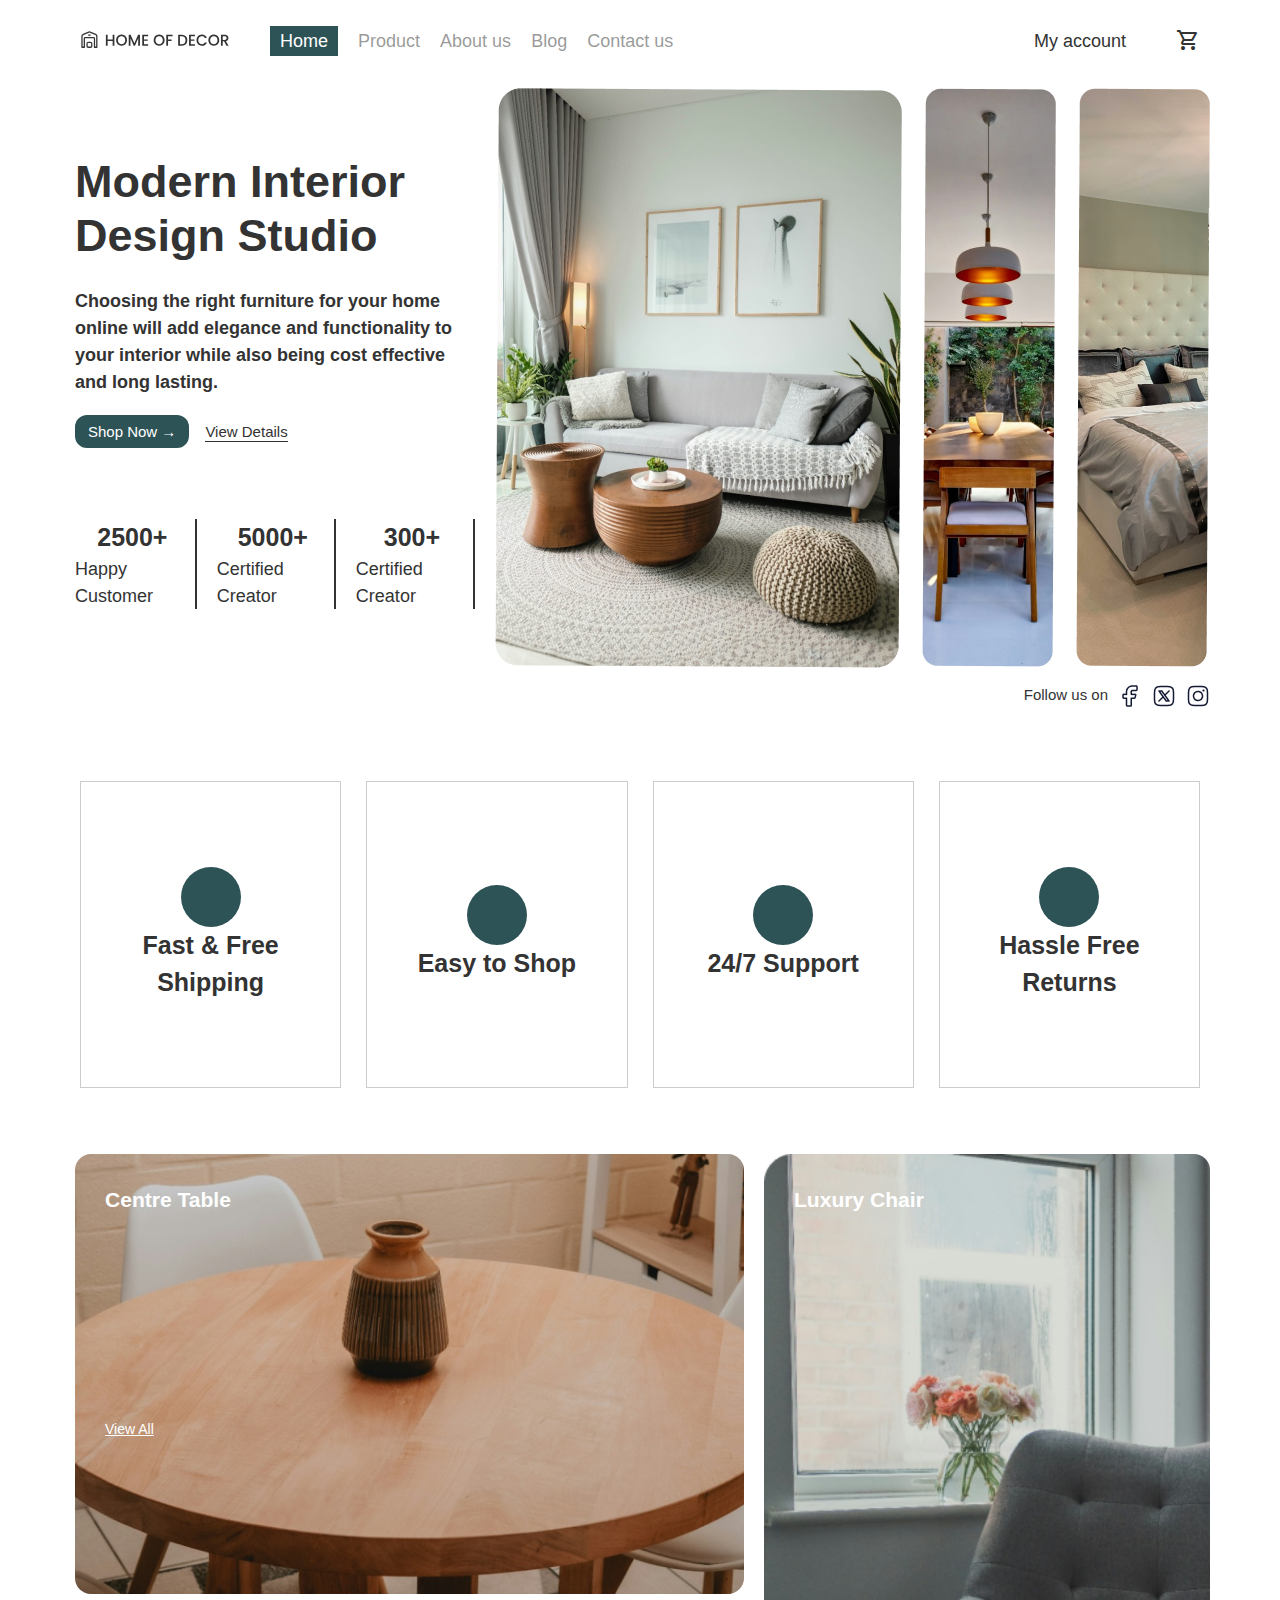
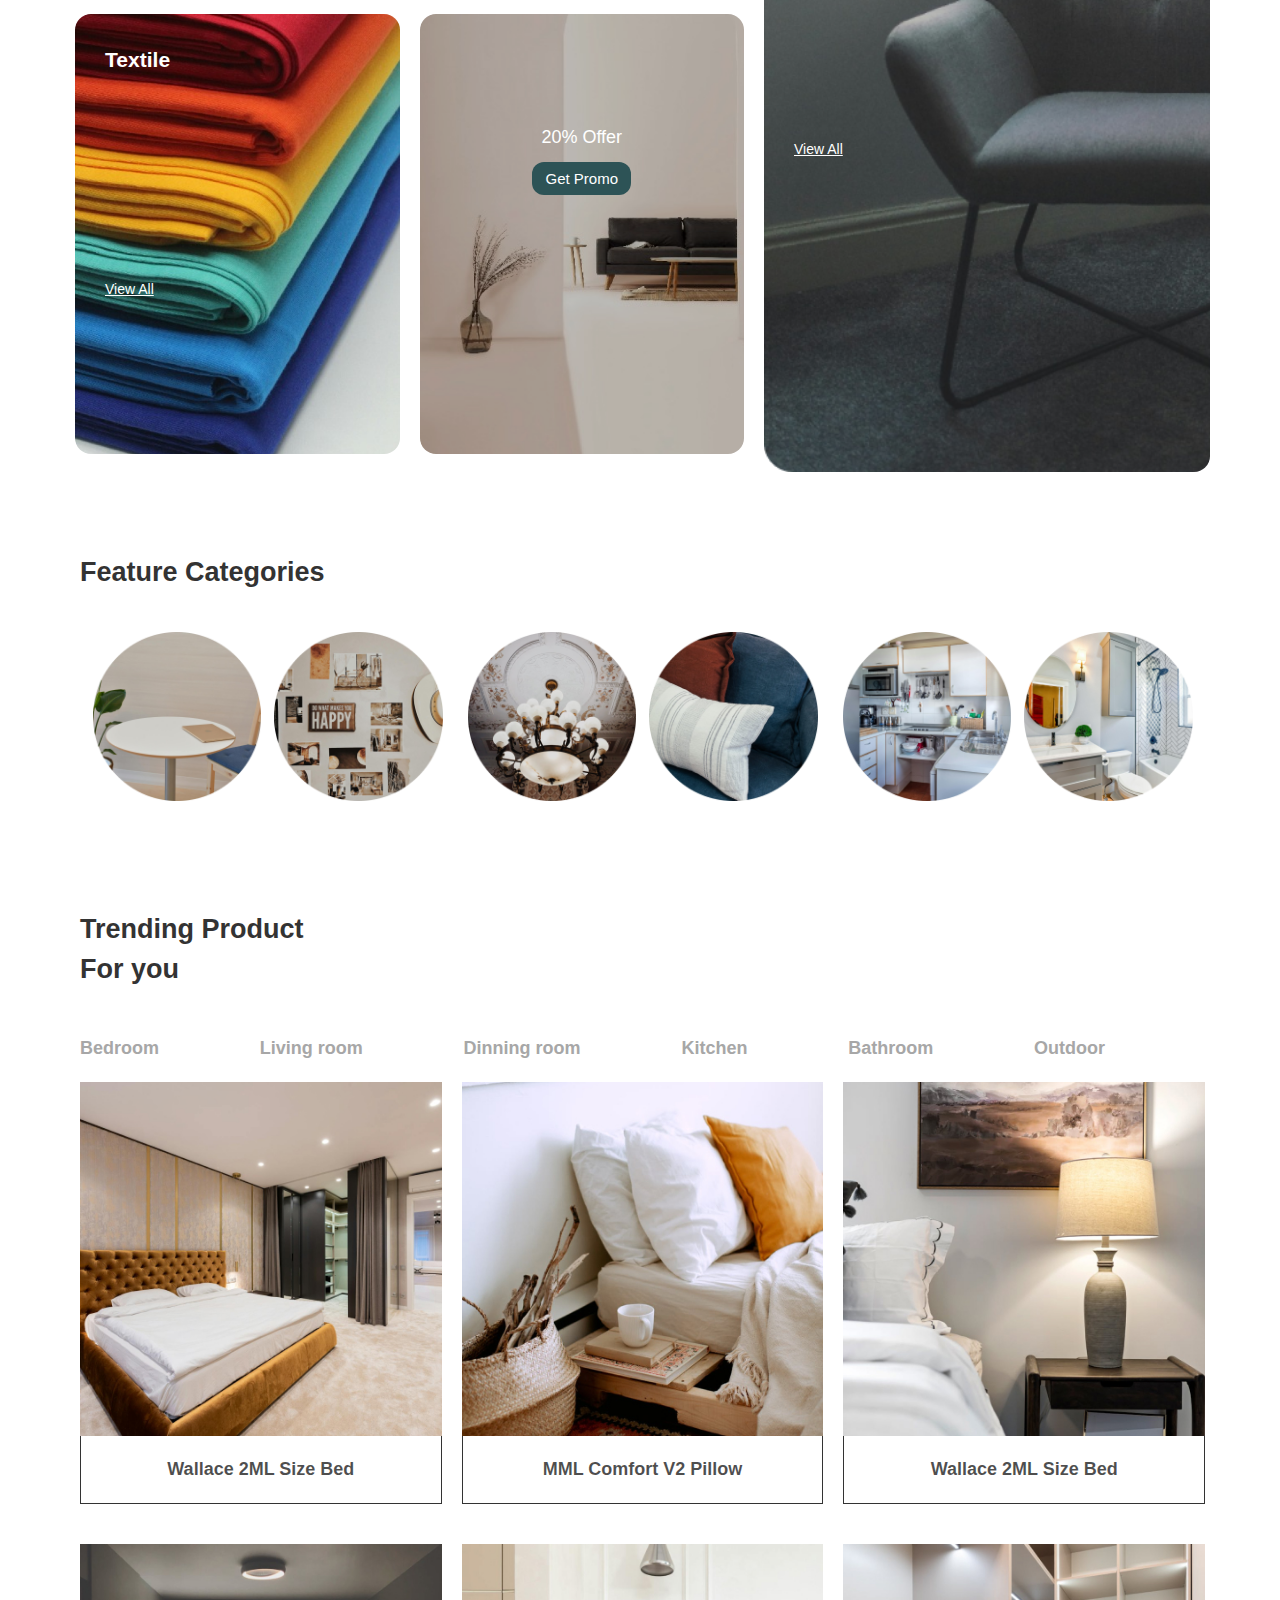
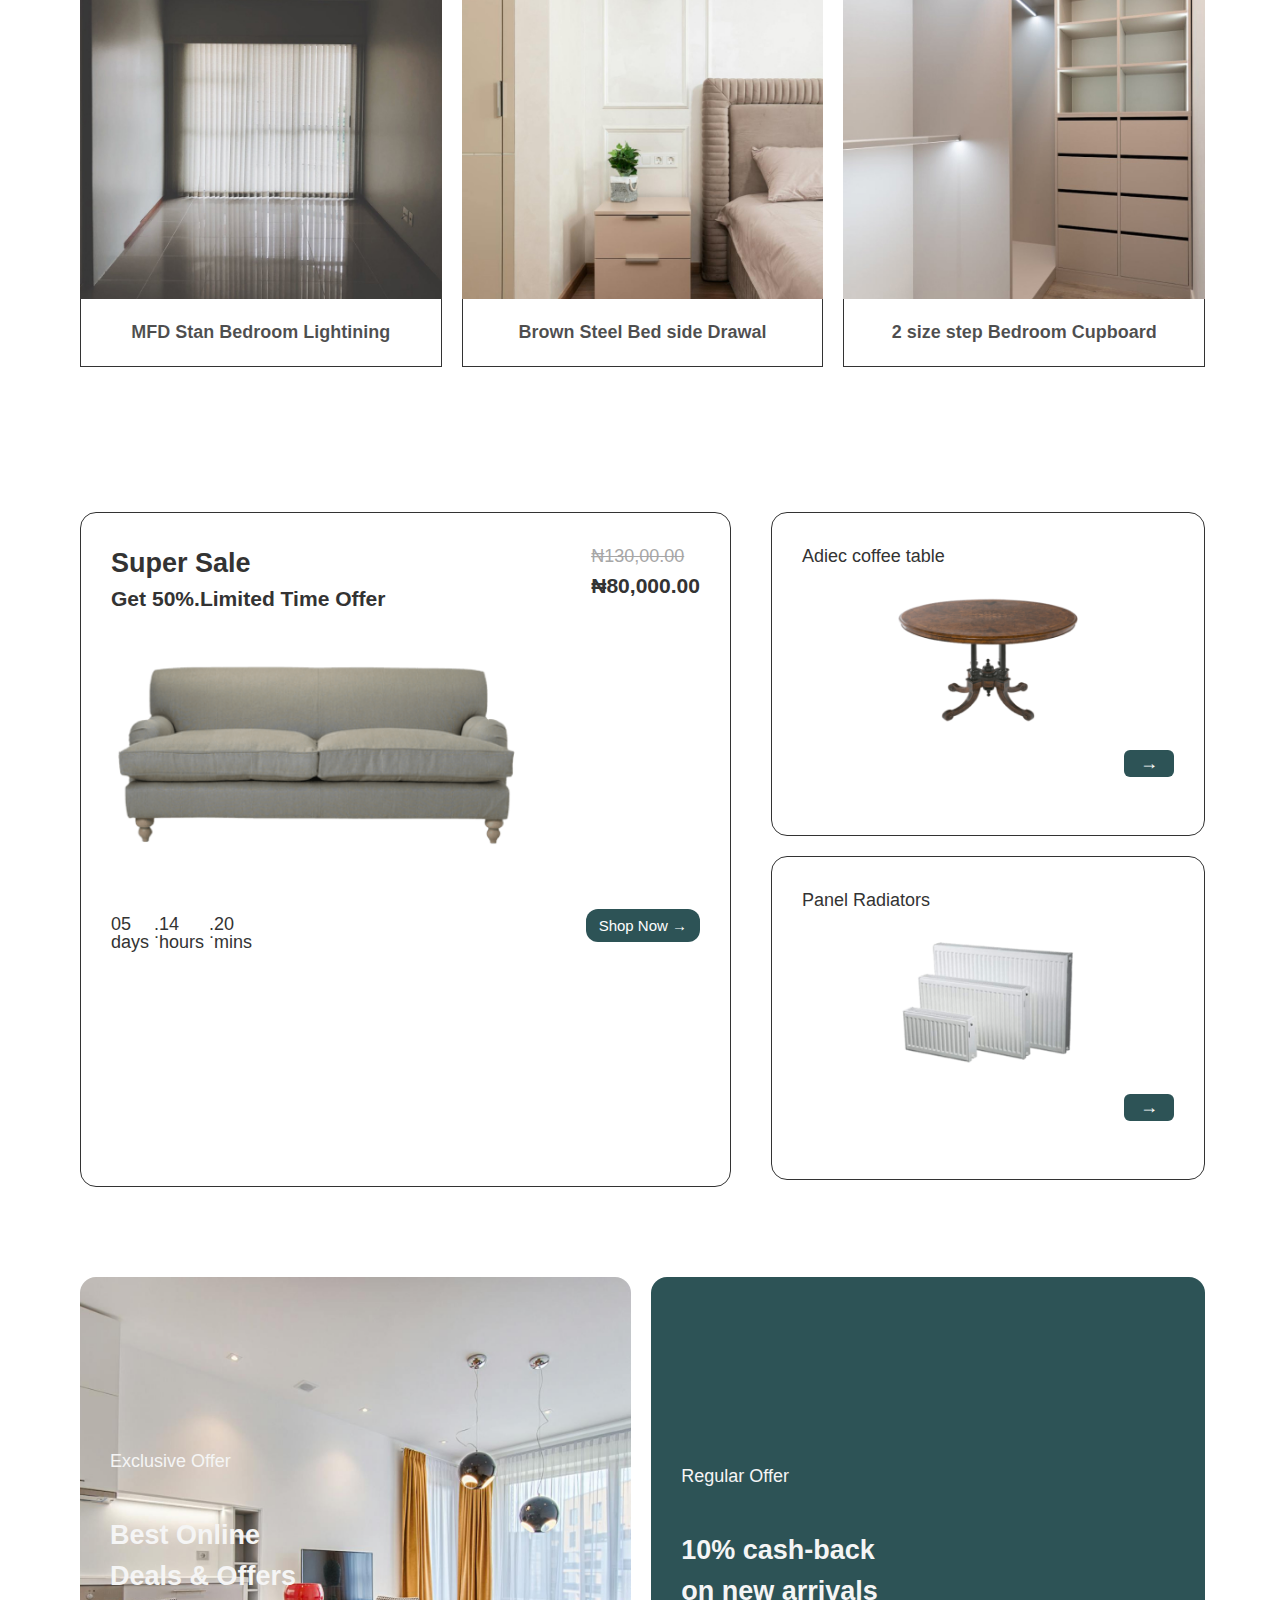
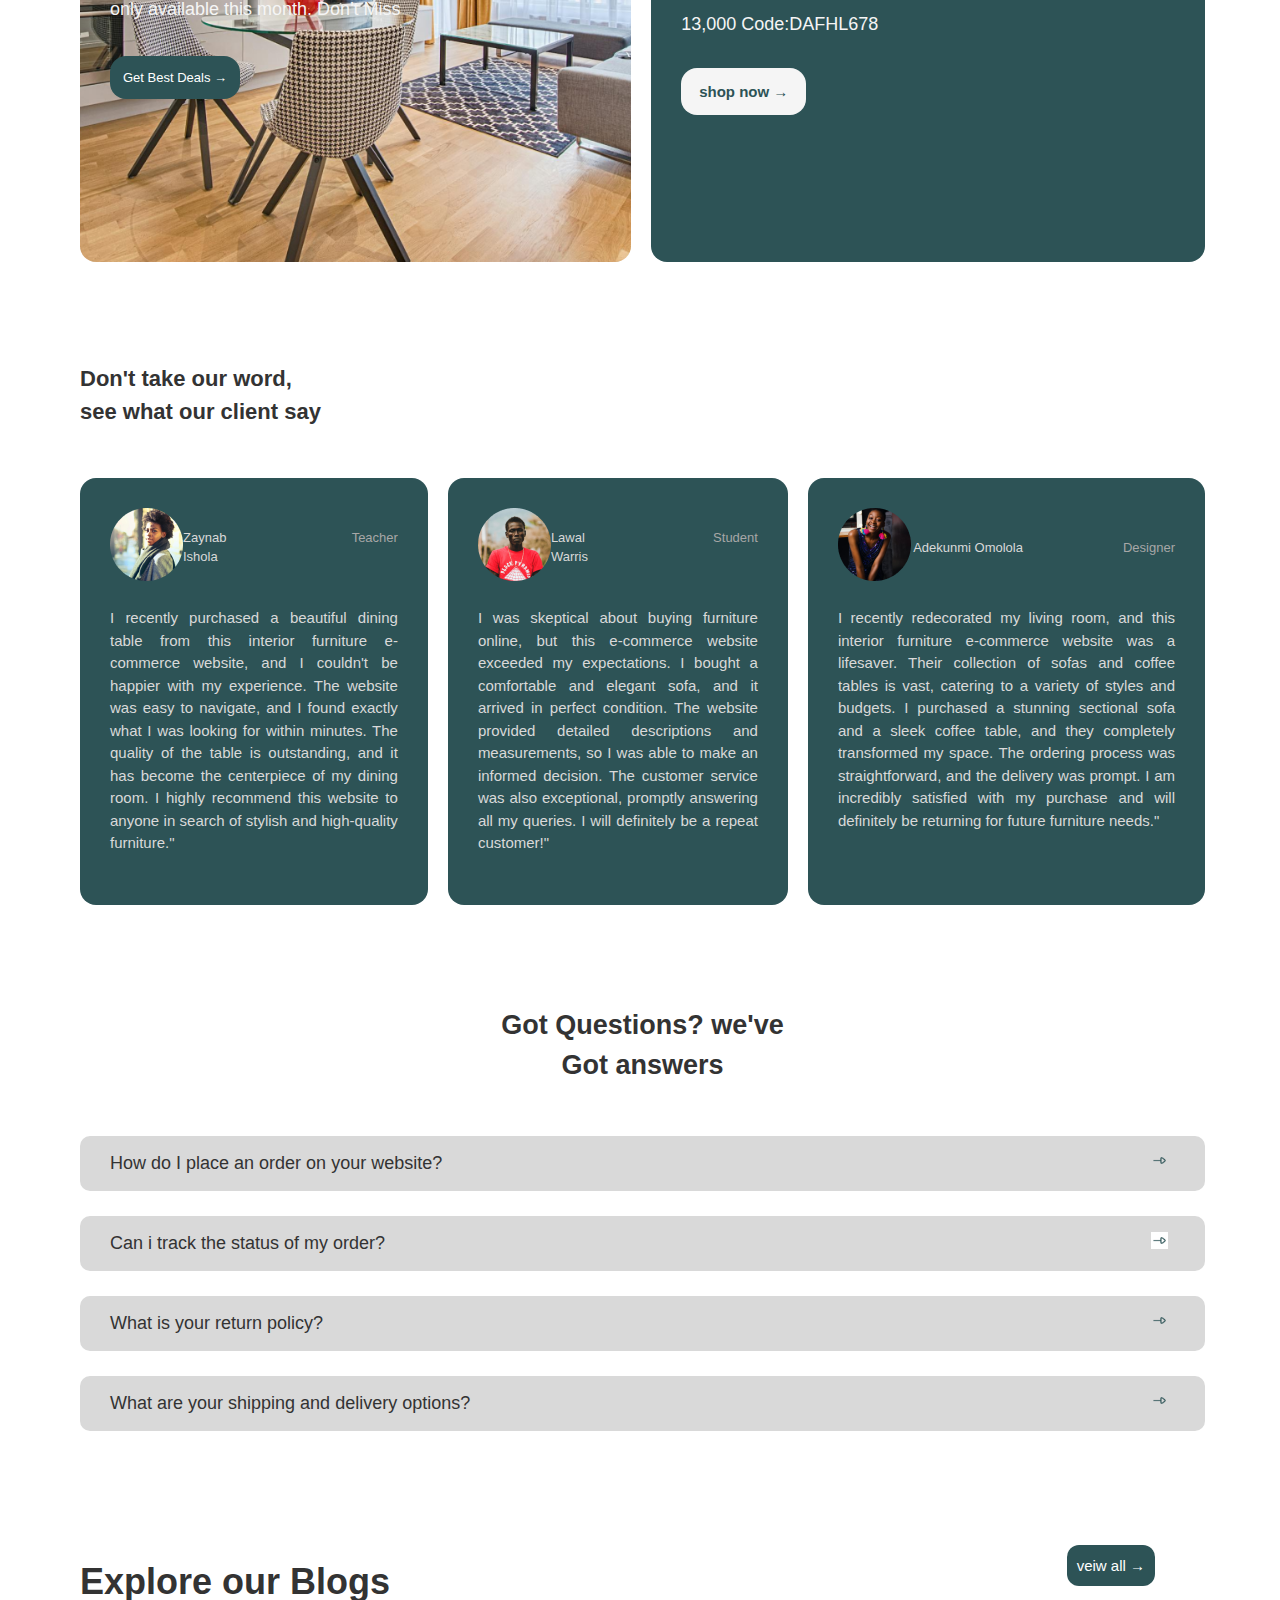
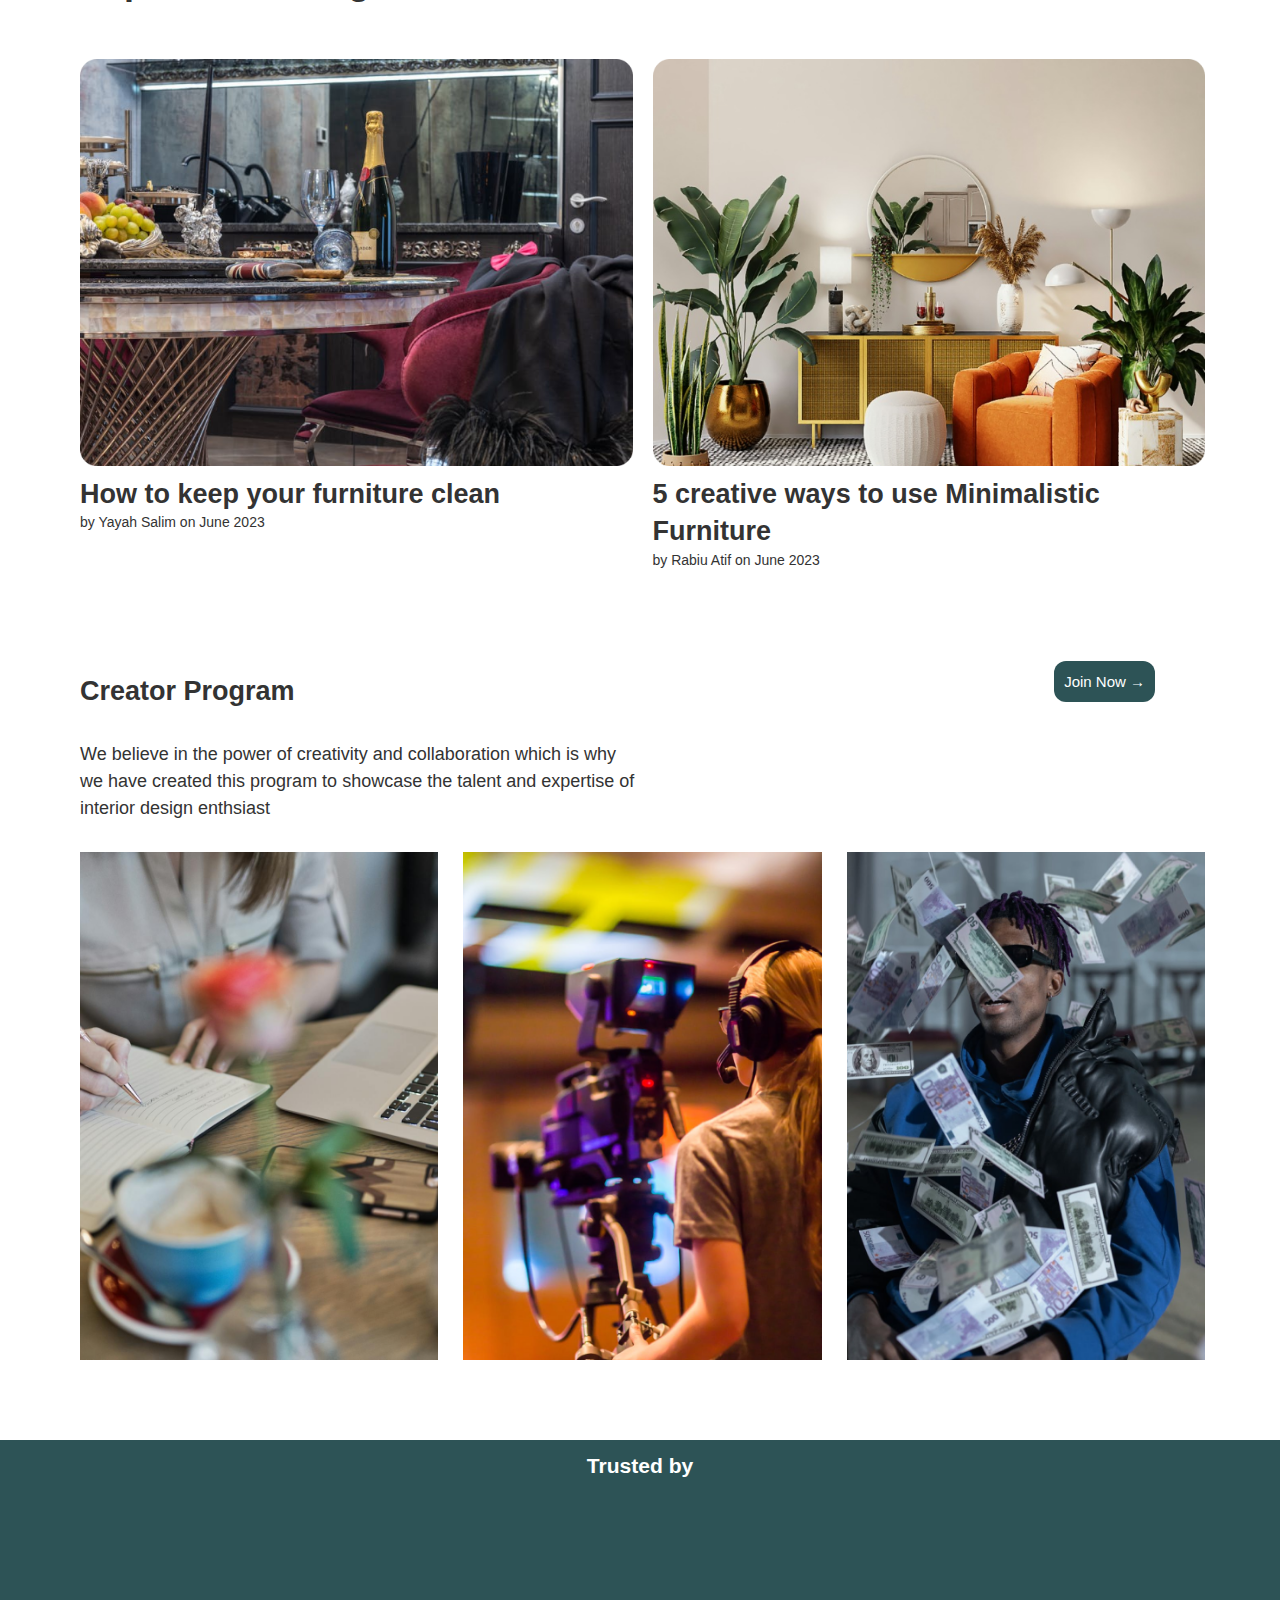
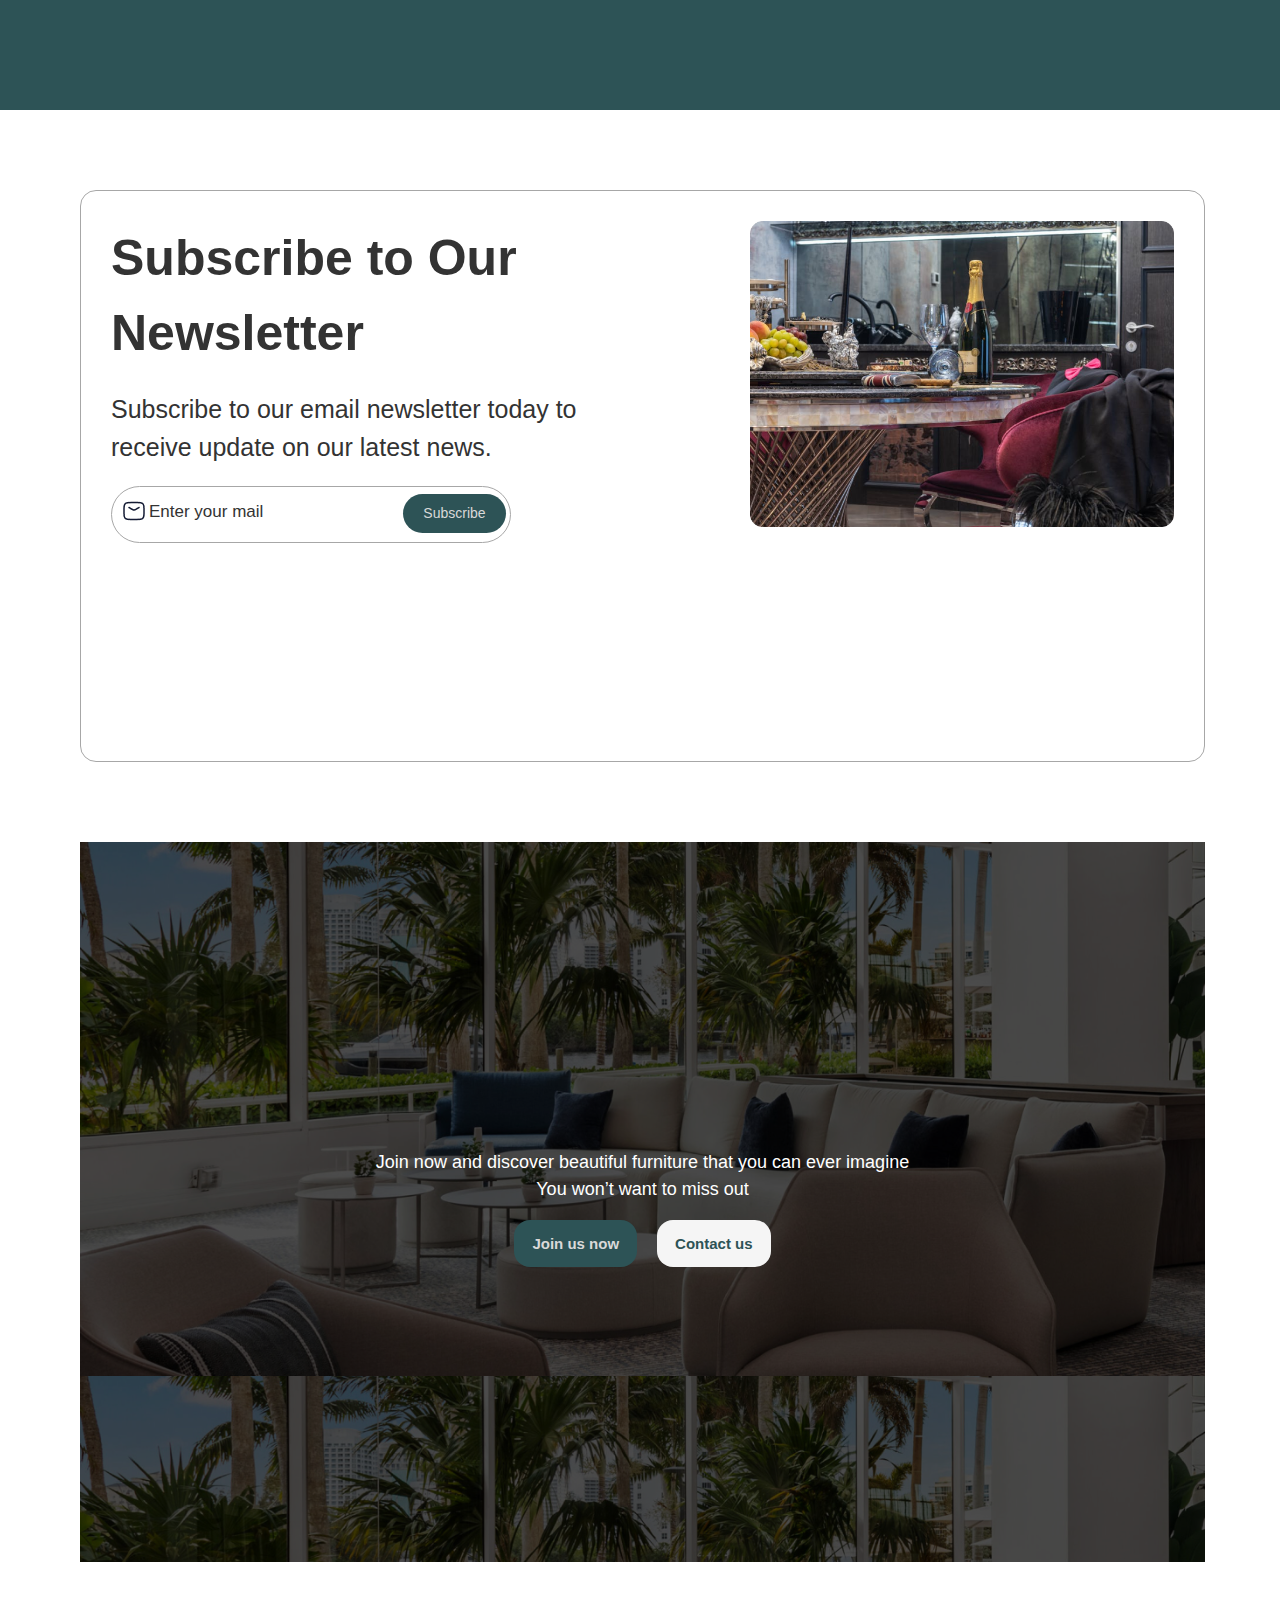
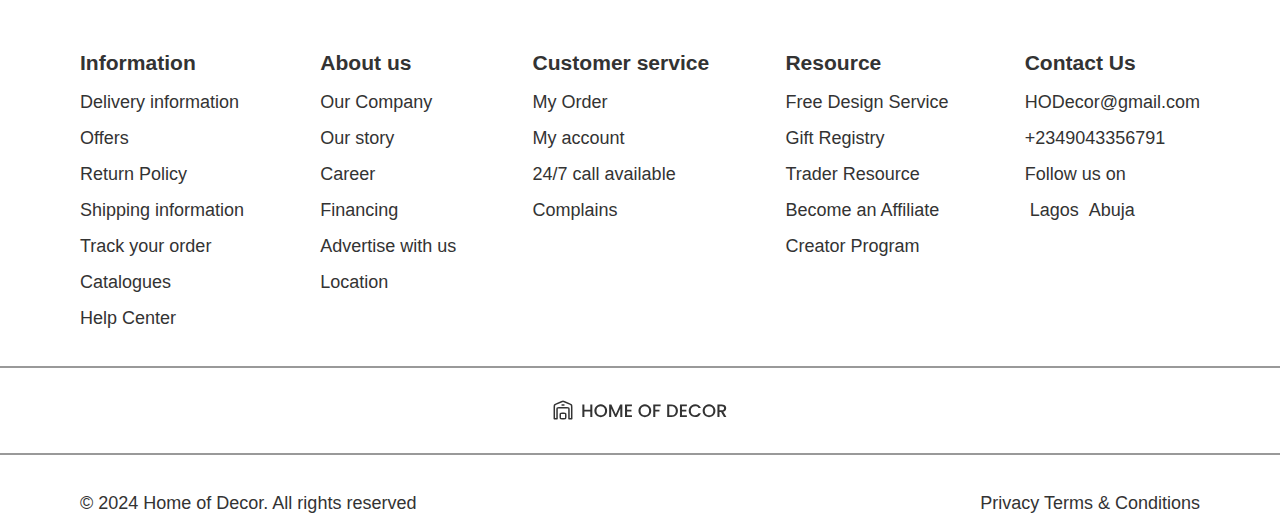
==== commit 87a84e7a: "nav links connected" ====
--- a/index.html
+++ b/index.html
@@ -1,84 +1,92 @@
 <!DOCTYPE html>
 <html lang="en">
+
 <head>
     <meta charset="UTF-8">
     <meta name="viewport" content="width=device-width, initial-scale=1.0">
     <title> Home Page</title>
-    <link rel="stylesheet" href="../home-of-decor/styles/components.css">
-    <link rel="stylesheet" href="../home-of-decor/styles/style.css">
-    <link rel="stylesheet" href="https://fonts.googleapis.com/css2?family=Material+Symbols+Outlined:opsz,wght,FILL,GRAD@40,400,0,0" />
-    <link rel="stylesheet" href="https://cdnjs.cloudflare.com/ajax/libs/font-awesome/6.5.1/css/all.min.css" integrity="sha512-DTOQO9RWCH3ppGqcWaEA1BIZOC6xxalwEsw9c2QQeAIftl+Vegovlnee1c9QX4TctnWMn13TZye+giMm8e2LwA==" crossorigin="anonymous" referrerpolicy="no-referrer"/>
+
+    <!-- style  -->
+    <link rel="stylesheet" href="./styles/components.css">
+    <link rel="stylesheet" href="./styles/style.css">
+    <link rel="stylesheet"
+        href="https://fonts.googleapis.com/css2?family=Material+Symbols+Outlined:opsz,wght,FILL,GRAD@40,400,0,0" />
+    <link rel="stylesheet" href="https://cdnjs.cloudflare.com/ajax/libs/font-awesome/6.5.1/css/all.min.css"
+        integrity="sha512-DTOQO9RWCH3ppGqcWaEA1BIZOC6xxalwEsw9c2QQeAIftl+Vegovlnee1c9QX4TctnWMn13TZye+giMm8e2LwA=="
+        crossorigin="anonymous" referrerpolicy="no-referrer" />
 </head>
+
 <body>
-     <!-- Header Section -->
-     <header>
+    <!-- Header Section -->
+    <header>
         <div class="logo">
-          <a href="./index.html"><img src="./images/logo.svg" alt="Home of Decor logo" /></a>
+            <a href="./index.html"><img src="./images/logo.svg" alt="Home of Decor logo" /></a>
         </div>
         <div class="nav-menu" id="nav-menu">
-          <div class="close-nav" id="close-nav"><i class="fa-solid fa-xmark"></i></div>
-          <nav>
-            <ul class="nav-links" id="nav-links">
-              <li><a href="../home-of-decor/index.html" class="active-menu">Home</a></li>
-              <li><a href="../home-of-decor/html/product_page.html">Product</a></li>
-              <li><a href="./html/about.html">About us</a></li>
-              <li><a href="./html/blog.html">Blog</a></li>
-              <li><a href="./html/contact-us.html">Contact us</a></li>
-            </ul>
-          </nav>
-          <div class="profile">
-            <div class="my-account">
-              <a href="../home-of-decor/html/profile.html">
-                <i class="fa-regular fa-user fa-lg" style="color: #000000"></i>
-                <span>My account</span>
-              </a>
-              <div class="login-profile">
-                <div class="login" id="login-ref">Login</div>
-                <div class="profile-view" id="profile-ref">Profile</div>
-              </div>
-            </div>
-            <div class="cart-section">
-              <div class="search"><i class="fa-solid fa-magnifying-glass fa-lg" style="color: #000000"></i></div>
-              <div class="wish-list"><i class="fa-regular fa-heart fa-lg" style="color: #000000"></i></div>
-              <div class="shopping-cart"><a href="./home-of-decor/html/basket.html"><span class="material-symbols-outlined"> shopping_cart </span></a></div>
-            </div>
-          </div>
+            <div class="close-nav" id="close-nav"><i class="fa-solid fa-xmark"></i></div>
+            <nav>
+                <ul class="nav-links" id="nav-links">
+                    <li><a href=".index.html" class="active-menu">Home</a></li>
+                    <li><a href="./html/product_page.html">Product</a></li>
+                    <li><a href="./html/about.html">About us</a></li>
+                    <li><a href="./html/blog.html">Blog</a></li>
+                    <li><a href="./html/contact-us.html">Contact us</a></li>
+                </ul>
+            </nav>
+            <div class="profile">
+                <div class="my-account">
+                    <a href="../home-of-decor/html/profile.html">
+                        <i class="fa-regular fa-user fa-lg" style="color: #000000"></i>
+                        <span>My account</span>
+                    </a>
+                    <div class="login-profile">
+                        <div class="login" id="login-ref">Login</div>
+                        <div class="profile-view" id="profile-ref">Profile</div>
+                    </div>
+                </div>
+                <div class="cart-section">
+                    <div class="search"><i class="fa-solid fa-magnifying-glass fa-lg" style="color: #000000"></i></div>
+                    <div class="wish-list"><i class="fa-regular fa-heart fa-lg" style="color: #000000"></i></div>
+                    <div class="shopping-cart"><a href="./home-of-decor/html/basket.html"><span
+                                class="material-symbols-outlined"> shopping_cart </span></a></div>
+                </div>
+            </div>
         </div>
         <div class="nav-bar" id="nav-bar"><i class="fa-solid fa-bars fa-lg"></i></div>
-      </header>
-  
+    </header>
+
     <!-- the hero -->
     <section class="landingpage">
-            <div class="write-up-content">
-                <div class="modern-design">
-                    <div class="interior">Modern Interior</div>
-                  <div class="studio">Design Studio</div>
-                </div>
-                <div class="paragraph-text">
-                    <p>
-                        Choosing the right furniture for your home online
-                        will add elegance and functionality to your interior
-                        while also being cost effective and long lasting.
-                    </p>
-                </div>
-                <div class="link-buttons">
-                    <div class="shop-now font"><a href="#">Shop Now &rarr;</a></div>
-                    <div class="view-details font"><a href="#">View Details</a></div>
-                </div>
-                <div class="fig-div">
-                    <div class="fig-sub-container">
-                        <div class="hero-numbers">2500+</div>
-                        <div class="certified-creator">Happy Customer</div>
-                    </div>
-                    <div class="fig-sub-container">
-                        <div class="hero-numbers">5000+</div>
-                        <div class="certified-creator">Certified Creator</div>
-                    </div>
-                    <div class="fig-sub-container">
-                        <div class="hero-numbers">300+</div>
-                        <div class="certified-creator">Certified Creator</div>
-                    </div>
-                </div>
+        <div class="write-up-content">
+            <div class="modern-design">
+                <div class="interior">Modern Interior</div>
+                <div class="studio">Design Studio</div>
+            </div>
+            <div class="paragraph-text">
+                <p>
+                    Choosing the right furniture for your home online
+                    will add elegance and functionality to your interior
+                    while also being cost effective and long lasting.
+                </p>
+            </div>
+            <div class="link-buttons">
+                <div class="shop-now font"><a href="#">Shop Now &rarr;</a></div>
+                <div class="view-details font"><a href="#">View Details</a></div>
+            </div>
+            <div class="fig-div">
+                <div class="fig-sub-container">
+                    <div class="hero-numbers">2500+</div>
+                    <div class="certified-creator">Happy Customer</div>
+                </div>
+                <div class="fig-sub-container">
+                    <div class="hero-numbers">5000+</div>
+                    <div class="certified-creator">Certified Creator</div>
+                </div>
+                <div class="fig-sub-container">
+                    <div class="hero-numbers">300+</div>
+                    <div class="certified-creator">Certified Creator</div>
+                </div>
+            </div>
         </div>
         <!-- hero images -->
         <div class="sitting">
@@ -91,13 +99,13 @@
             <img src="./images/homepage/bedroom.png" alt="bedroom">
         </div>
     </section>
-      <!-- small link section -->
+    <!-- small link section -->
     <section>
         <div class="small-link">
             <div>Follow us on</div>
-           <div>
+            <div>
                 <a href="#"><img src="./images/homepage/facebook-02.png" alt="twitter"></a>
-           </div>
+            </div>
             <div>
                 <a href="#"><img src="./images/homepage/new-twitter-rectangle.png" alt="twitter"></a>
             </div>
@@ -106,32 +114,34 @@
             </div>
         </div>
     </section>
-       <!-- Features Section -->
-       <section class="features">
+    <!-- Features Section -->
+    <section class="features">
         <div class="feature">
-          <i class="fa-solid fa-truck-fast"></i>
-          <h3>Fast & Free Shipping</h3>
+            <i class="fa-solid fa-truck-fast"></i>
+            <h3>Fast & Free Shipping</h3>
         </div>
         <div class="feature">
-          <i class="fa-solid fa-store"></i>
-          <h3>Easy to Shop</h3>
+            <i class="fa-solid fa-store"></i>
+            <h3>Easy to Shop</h3>
         </div>
         <div class="feature">
-          <i class="fa-solid fa-headset"></i>
-          <h3>24/7 Support</h3>
+            <i class="fa-solid fa-headset"></i>
+            <h3>24/7 Support</h3>
         </div>
         <div class="feature">
-          <i class="fa-solid fa-share fa-flip-horizontal"></i>
-          <h3>Hassle Free Returns</h3>
-        </div>
-      </section>
+            <i class="fa-solid fa-share fa-flip-horizontal"></i>
+            <h3>Hassle Free Returns</h3>
+        </div>
+    </section>
     <!-- hoverable section -->
-     <section class="new-luxury">
+    <section class="new-luxury">
         <div class="luxury-display">
             <div class="luxury-1">
                 <div class="center-table">
                     <div class="table-sub">
-                        <div><h3>Centre Table</h3></div>
+                        <div>
+                            <h3>Centre Table</h3>
+                        </div>
                         <div><a href="#">View All</a></div>
                     </div>
                     <div class="java-hide1 table-over">
@@ -141,7 +151,9 @@
                 <div class="text-shp">
                     <div class="textile">
                         <div class="textile-sub">
-                            <div><h3>Textile</h3></div>
+                            <div>
+                                <h3>Textile</h3>
+                            </div>
                             <div><a href="#">View All</a></div>
                         </div>
                         <div class="java-hide1 textile-over">
@@ -161,27 +173,33 @@
             </div>
             <div class="luxury-1a">
                 <div class="luxury-1a-sub">
-                    <div><h3>Luxury Chair</h3></div>
-                    <div><p><a href="#">View All</a></p></div>
+                    <div>
+                        <h3>Luxury Chair</h3>
+                    </div>
+                    <div>
+                        <p><a href="#">View All</a></p>
+                    </div>
                 </div>
                 <div class="java-hide1 luxury-1a-over">
                     <a href="#">Shop Now</a>
                 </div>
             </div>
         </div>
-     </section>
-     <!-- feature category -->
-     <section>
+    </section>
+    <!-- feature category -->
+    <section>
         <div class="feature-categories">
-            <div><h2>Feature Categories</h2></div>
+            <div>
+                <h2>Feature Categories</h2>
+            </div>
             <div class="categories-class-container">
                 <div class="categories-media">
                     <div class="categories-class">
                         <img src="./images/homepage/furniture-1.png" alt="furniture">
-                     </div>
-                     <div class="categories-class">
-                         <img src="./images/homepage/furniture-2.png" alt="furniture">
-                     </div>
+                    </div>
+                    <div class="categories-class">
+                        <img src="./images/homepage/furniture-2.png" alt="furniture">
+                    </div>
                 </div>
                 <div class="categories-media">
                     <div class="categories-class">
@@ -196,14 +214,14 @@
                         <img src="./images/homepage/furniture-5.png" alt="furniture">
                     </div>
                     <div class="categories-class">
-                        <img src="./images/homepage/furniture-6.png"alt="furniture">
-                    </div>
-                </div>
-            </div>
-        </div>
-     </section>
-     <!-- trending products -->
-     <section class="trending-products">
+                        <img src="./images/homepage/furniture-6.png" alt="furniture">
+                    </div>
+                </div>
+            </div>
+        </div>
+    </section>
+    <!-- trending products -->
+    <section class="trending-products">
         <div class="trending-products-header">
             <h2>Trending Product</h2>
             <h2>For you</h2>
@@ -218,72 +236,72 @@
                 <li><a href="#">Outdoor</a></li>
             </ul>
         </div>
-       <div class="trending-products-container">
-        <!-- main display - bedroom -->
-        <div class="trending-products-class-1 trending-products-class-all trending-flex">
-            <div class="trending-products-class wallace-one">
-                <img src="./images/homepage/Rectangle 56.jpg" alt="Rectangle">
-                <div class="room-text">Wallace 2ML Size Bed</div>
-                <div class="heart-cart">
-                    <div class="heart-cart-flex">
-                        <div><i class="fa-regular fa-heart" style="color: #2d5356;"></i></div>
-                        <div><i class="fa-solid fa-cart-shopping" style="color: #2d5356;"></i></div>
-                    </div>
-                </div>
-            </div>
-            <div class="trending-products-class wallace-one">
-                <img src="./images/homepage/bed1.jpg" alt="bed">
-                <div class="room-text">MML Comfort V2 Pillow</div>
-                <div class="heart-cart">
-                    <div class="heart-cart-flex">
-                        <div><i class="fa-regular fa-heart" style="color: #2d5356;"></i></div>
-                        <div><i class="fa-solid fa-cart-shopping" style="color: #2d5356;"></i></div>
-                    </div>
-                </div>
-            </div>
-            <div class="trending-products-class wallace-one">
-                <img src="./images/homepage/bed2.jpg" alt="bed">
-                <div class="room-text">Wallace 2ML Size Bed</div>
-                <div class="heart-cart">
-                    <div class="heart-cart-flex">
-                        <div><i class="fa-regular fa-heart" style="color: #2d5356;"></i></div>
-                        <div><i class="fa-solid fa-cart-shopping" style="color: #2d5356;"></i></div>
-                    </div>
-                </div>
-            </div>
-            <div class="trending-products-class wallace-one margin-top">
-                <img src="./images/homepage/bed3.jpg" alt="bed">
-                <div class="room-text">MFD Stan Bedroom Lightining</div>
-                <div class="heart-cart">
-                    <div class="heart-cart-flex">
-                        <div><i class="fa-regular fa-heart" style="color: #2d5356;"></i></div>
-                        <div><i class="fa-solid fa-cart-shopping" style="color: #2d5356;"></i></div>
-                    </div>
-                </div>
-            </div>
-            <div class="trending-products-class wallace-one margin-top">
-                <img src="./images/homepage/bed4.jpg" alt="bed">
-                <div class="room-text">Brown Steel Bed side Drawal</div>
-                <div class="heart-cart">
-                    <div class="heart-cart-flex">
-                        <div><i class="fa-regular fa-heart" style="color: #2d5356;"></i></div>
-                        <div><i class="fa-solid fa-cart-shopping" style="color: #2d5356;"></i></div>
-                    </div>
-                </div>
-            </div>
-            <div class="trending-products-class wallace-one margin-top">
-                <img src="./images/homepage/bed5.jpg" alt="bed">
-                <div class="room-text">2 size step Bedroom Cupboard</div>
-                <div class="heart-cart">
-                    <div class="heart-cart-flex">
-                        <div><i class="fa-regular fa-heart" style="color: #2d5356;"></i></div>
-                        <div><i class="fa-solid fa-cart-shopping" style="color: #2d5356;"></i></div>
-                    </div>
-                </div>
-            </div>
-        </div>
-        <!-- on display - livimg room -->
-           <div class="trend-hide trending-products-class-2 trending-products-class-all trending-flex">
+        <div class="trending-products-container">
+            <!-- main display - bedroom -->
+            <div class="trending-products-class-1 trending-products-class-all trending-flex">
+                <div class="trending-products-class wallace-one">
+                    <img src="./images/homepage/Rectangle 56.jpg" alt="Rectangle">
+                    <div class="room-text">Wallace 2ML Size Bed</div>
+                    <div class="heart-cart">
+                        <div class="heart-cart-flex">
+                            <div><i class="fa-regular fa-heart" style="color: #2d5356;"></i></div>
+                            <div><i class="fa-solid fa-cart-shopping" style="color: #2d5356;"></i></div>
+                        </div>
+                    </div>
+                </div>
+                <div class="trending-products-class wallace-one">
+                    <img src="./images/homepage/bed1.jpg" alt="bed">
+                    <div class="room-text">MML Comfort V2 Pillow</div>
+                    <div class="heart-cart">
+                        <div class="heart-cart-flex">
+                            <div><i class="fa-regular fa-heart" style="color: #2d5356;"></i></div>
+                            <div><i class="fa-solid fa-cart-shopping" style="color: #2d5356;"></i></div>
+                        </div>
+                    </div>
+                </div>
+                <div class="trending-products-class wallace-one">
+                    <img src="./images/homepage/bed2.jpg" alt="bed">
+                    <div class="room-text">Wallace 2ML Size Bed</div>
+                    <div class="heart-cart">
+                        <div class="heart-cart-flex">
+                            <div><i class="fa-regular fa-heart" style="color: #2d5356;"></i></div>
+                            <div><i class="fa-solid fa-cart-shopping" style="color: #2d5356;"></i></div>
+                        </div>
+                    </div>
+                </div>
+                <div class="trending-products-class wallace-one margin-top">
+                    <img src="./images/homepage/bed3.jpg" alt="bed">
+                    <div class="room-text">MFD Stan Bedroom Lightining</div>
+                    <div class="heart-cart">
+                        <div class="heart-cart-flex">
+                            <div><i class="fa-regular fa-heart" style="color: #2d5356;"></i></div>
+                            <div><i class="fa-solid fa-cart-shopping" style="color: #2d5356;"></i></div>
+                        </div>
+                    </div>
+                </div>
+                <div class="trending-products-class wallace-one margin-top">
+                    <img src="./images/homepage/bed4.jpg" alt="bed">
+                    <div class="room-text">Brown Steel Bed side Drawal</div>
+                    <div class="heart-cart">
+                        <div class="heart-cart-flex">
+                            <div><i class="fa-regular fa-heart" style="color: #2d5356;"></i></div>
+                            <div><i class="fa-solid fa-cart-shopping" style="color: #2d5356;"></i></div>
+                        </div>
+                    </div>
+                </div>
+                <div class="trending-products-class wallace-one margin-top">
+                    <img src="./images/homepage/bed5.jpg" alt="bed">
+                    <div class="room-text">2 size step Bedroom Cupboard</div>
+                    <div class="heart-cart">
+                        <div class="heart-cart-flex">
+                            <div><i class="fa-regular fa-heart" style="color: #2d5356;"></i></div>
+                            <div><i class="fa-solid fa-cart-shopping" style="color: #2d5356;"></i></div>
+                        </div>
+                    </div>
+                </div>
+            </div>
+            <!-- on display - livimg room -->
+            <div class="trend-hide trending-products-class-2 trending-products-class-all trending-flex">
                 <div class="trending-products-class wallace-one">
                     <img src="./images/homepage/lliving1.jpg" alt="living">
                     <div class="room-text">Brown ML Sofa</div>
@@ -344,9 +362,9 @@
                         </div>
                     </div>
                 </div>
-           </div> 
-           <!-- dinning -->
-           <div class="trend-hide trending-products-class-3 trending-products-class-all trending-flex">
+            </div>
+            <!-- dinning -->
+            <div class="trend-hide trending-products-class-3 trending-products-class-all trending-flex">
                 <div class="trending-products-class wallace-one">
                     <img src="./images/homepage/Rectangle 30.png" alt="dinning">
                     <div class="room-text">Full Suxe Dinning Set</div>
@@ -399,17 +417,17 @@
                 </div>
                 <div class="trending-products-class wallace-one margin-top">
                     <img src="./images/homepage/Rectangle 33.png" alt="dinning">
-                   <div class="room-text">6 Piece Wine Glass</div>
-                   <div class="heart-cart">
-                    <div class="heart-cart-flex">
-                        <div><i class="fa-regular fa-heart" style="color: #2d5356;"></i></div>
-                        <div><i class="fa-solid fa-cart-shopping" style="color: #2d5356;"></i></div>
-                    </div>
-                </div>
-                </div>
-           </div>
-           <!-- kitchen -->
-           <div class="trend-hide trending-products-class-4 trending-products-class-all trending-flex">
+                    <div class="room-text">6 Piece Wine Glass</div>
+                    <div class="heart-cart">
+                        <div class="heart-cart-flex">
+                            <div><i class="fa-regular fa-heart" style="color: #2d5356;"></i></div>
+                            <div><i class="fa-solid fa-cart-shopping" style="color: #2d5356;"></i></div>
+                        </div>
+                    </div>
+                </div>
+            </div>
+            <!-- kitchen -->
+            <div class="trend-hide trending-products-class-4 trending-products-class-all trending-flex">
                 <div class="trending-products-class wallace-one">
                     <img src="./images/homepage/dine1.jpg" alt="dine">
                     <div class="room-text">White Refrigerator</div>
@@ -470,9 +488,9 @@
                         </div>
                     </div>
                 </div>
-           </div> 
-           <!-- bathroom -->
-           <div class="trend-hide trending-products-class-5 trending-products-class-all trending-flex">
+            </div>
+            <!-- bathroom -->
+            <div class="trend-hide trending-products-class-5 trending-products-class-all trending-flex">
                 <div class="trending-products-class wallace-one">
                     <img src="./images/homepage/bath1.jpg" alt="bathroom">
                     <div class="room-text">Shower Ring Set</div>
@@ -482,7 +500,7 @@
                             <div><i class="fa-solid fa-cart-shopping" style="color: #2d5356;"></i></div>
                         </div>
                     </div>
-                    </div>
+                </div>
                 <div class="trending-products-class wallace-one">
                     <img src="./images/homepage/bath4.jpg" alt="bathroom">
                     <div class="room-text">Oval Size Mirror</div>
@@ -524,18 +542,18 @@
                     </div>
                 </div>
                 <div class="trending-products-class wallace-one margin-top">
-                   <div><img src="./images/homepage/bath3.jpg" alt="bathroom"></div>
-                   <div class="room-text">Oval Water Closet</div>
-                   <div class="heart-cart">
-                    <div class="heart-cart-flex">
-                        <div><i class="fa-regular fa-heart" style="color: #2d5356;"></i></div>
-                        <div><i class="fa-solid fa-cart-shopping" style="color: #2d5356;"></i></div>
-                    </div>
-                </div>
-                </div>
-           </div>
-           <!-- outdoor -->
-           <div class="trend-hide trending-products-class-6 trending-products-class-all trending-flex">
+                    <div><img src="./images/homepage/bath3.jpg" alt="bathroom"></div>
+                    <div class="room-text">Oval Water Closet</div>
+                    <div class="heart-cart">
+                        <div class="heart-cart-flex">
+                            <div><i class="fa-regular fa-heart" style="color: #2d5356;"></i></div>
+                            <div><i class="fa-solid fa-cart-shopping" style="color: #2d5356;"></i></div>
+                        </div>
+                    </div>
+                </div>
+            </div>
+            <!-- outdoor -->
+            <div class="trend-hide trending-products-class-6 trending-products-class-all trending-flex">
                 <div class="trending-products-class wallace-one">
                     <img src="./images/homepage/grill.jpg" alt="outdoor">
                     <div class="room-text">CML Outdoor Grill</div>
@@ -596,11 +614,11 @@
                         </div>
                     </div>
                 </div>
-            </div> 
-       </div>
-     </section>
-     <!-- super-sale section -->
-     <section>
+            </div>
+        </div>
+    </section>
+    <!-- super-sale section -->
+    <section>
         <div class="super-sale">
             <div class="super-sale-container">
                 <div class="container-padding">
@@ -640,7 +658,7 @@
                     </div>
                 </div>
                 <div class="super-sale-sub2">
-                   <div class="container2-pad">
+                    <div class="container2-pad">
                         <div>Panel Radiators</div>
                         <div class="images-space"><img src="./images/homepage/step.png" alt="step"></div>
                         <div class="shop-now shop-now2 align-right"><a href="#">&rarr;</a></div>
@@ -648,24 +666,25 @@
                 </div>
             </div>
         </div>
-     </section>
-     <!-- online-deals section -->
-     <section>
+    </section>
+    <!-- online-deals section -->
+    <section>
         <div class="online-deals">
             <div class="online-deals-1">
-               <div class="cover-layer">
-                <div>
-                    <p>Exclusive Offer</p>
-                </div>
-                <div>
-                    <h2> Best Online <br> Deals & Offers</h2>
-                    <p>only available this month. Don't Miss</p>
-                </div>
-                <div class="shop-now shop-now-size"><a href="#">Get Best Deals &rarr;</a></div>
-               </div>
+                <div class="cover-layer">
+                    <div>
+                        <p>Exclusive Offer</p>
+                    </div>
+                    <div>
+                        <h2> Best Online <br> Deals & Offers</h2>
+                        <p>only available this month. Don't Miss</p>
+                    </div>
+                    <div class="shop-now shop-now-size"><a href="#">Get Best Deals &rarr;</a></div>
+                </div>
             </div>
             <div class="online-deals-2  cover-layer">
-                <div class="font-awe"><p class="regular">Regular Offer</p>
+                <div class="font-awe">
+                    <p class="regular">Regular Offer</p>
                     <div><i class="fa-solid fa-star fa-2x" style="color: #6d8788;"></i></div>
                 </div>
                 <div>
@@ -678,16 +697,16 @@
                 </div>
             </div>
         </div>
-     </section>
-     <!-- testimonials -->
-     <section>
+    </section>
+    <!-- testimonials -->
+    <section>
         <div class="client-page">
             <div class="client">
                 <h2>Don't take our word, <br> see what our client say</h2>
             </div>
             <div class="client-comment-container">
                 <div class="client-comment-1">
-                   <div class="client-pad">
+                    <div class="client-pad">
                         <div class="client-photo">
                             <div class="client-image">
                                 <img src="./images/homepage/ishola.png" alt="Ishola">
@@ -702,7 +721,11 @@
                             </div>
                         </div>
                         <div class="client-words">
-                            <p>I recently purchased a beautiful dining table from this interior furniture e-commerce website, and I couldn't be happier with my experience. The website was easy to navigate, and I found exactly what I was looking for within minutes. The quality of the table is outstanding, and it has become the centerpiece of my dining room. I highly recommend this website to anyone in search of stylish and high-quality furniture."</p>
+                            <p>I recently purchased a beautiful dining table from this interior furniture e-commerce
+                                website, and I couldn't be happier with my experience. The website was easy to navigate,
+                                and I found exactly what I was looking for within minutes. The quality of the table is
+                                outstanding, and it has become the centerpiece of my dining room. I highly recommend
+                                this website to anyone in search of stylish and high-quality furniture."</p>
                         </div>
                         <div class="star">
                             <div>
@@ -713,10 +736,10 @@
                                 <i class="fa-solid fa-star" style="color: #D9D9D9"></i>
                             </div>
                         </div>
-                   </div>
+                    </div>
                 </div>
                 <div class="client-comment-1">
-                   <div class="client-pad">
+                    <div class="client-pad">
                         <div class="client-photo">
                             <div class="client-image">
                                 <img src="./images/homepage/law.png" alt="law">
@@ -731,7 +754,11 @@
                             </div>
                         </div>
                         <div class="client-words">
-                            <p>I was skeptical about buying furniture online, but this e-commerce website exceeded my expectations. I bought a comfortable and elegant sofa, and it arrived in perfect condition. The website provided detailed descriptions and measurements, so I was able to make an informed decision. The customer service was also exceptional, promptly answering all my queries. I will definitely be a repeat customer!"</p>
+                            <p>I was skeptical about buying furniture online, but this e-commerce website exceeded my
+                                expectations. I bought a comfortable and elegant sofa, and it arrived in perfect
+                                condition. The website provided detailed descriptions and measurements, so I was able to
+                                make an informed decision. The customer service was also exceptional, promptly answering
+                                all my queries. I will definitely be a repeat customer!"</p>
                         </div>
                         <div class="star">
                             <div>
@@ -740,12 +767,12 @@
                                 <i class="fa-solid fa-star" style="color: #FAF225"></i>
                                 <i class="fa-solid fa-star" style="color: #FAF225"></i>
                                 <i class="fa-solid fa-star" style="color: #D9D9D9"></i>
-                               </div>
-                        </div>
-                   </div>
+                            </div>
+                        </div>
+                    </div>
                 </div>
                 <div class="client-comment-1">
-                   <div class="client-pad">
+                    <div class="client-pad">
                         <div class="client-photo">
                             <div class="client-image">
                                 <img src="./images/homepage/imag.png" alt="Ishola">
@@ -760,24 +787,29 @@
                             </div>
                         </div>
                         <div class="client-words star-add">
-                            <p>I recently redecorated my living room, and this interior furniture e-commerce website was a lifesaver. Their collection of sofas and coffee tables is vast, catering to a variety of styles and budgets. I purchased a stunning sectional sofa and a sleek coffee table, and they completely transformed my space. The ordering process was straightforward, and the delivery was prompt. I am incredibly satisfied with my purchase and will definitely be returning for future furniture needs."</p>
+                            <p>I recently redecorated my living room, and this interior furniture e-commerce website was
+                                a lifesaver. Their collection of sofas and coffee tables is vast, catering to a variety
+                                of styles and budgets. I purchased a stunning sectional sofa and a sleek coffee table,
+                                and they completely transformed my space. The ordering process was straightforward, and
+                                the delivery was prompt. I am incredibly satisfied with my purchase and will definitely
+                                be returning for future furniture needs."</p>
                         </div>
                         <div class="star">
-                           <div>
-                            <i class="fa-solid fa-star" style="color: #FAF225"></i>
-                            <i class="fa-solid fa-star" style="color: #FAF225"></i>
-                            <i class="fa-solid fa-star" style="color: #FAF225"></i>
-                            <i class="fa-solid fa-star" style="color: #FAF225"></i>
-                            <i class="fa-solid fa-star" style="color: #D9D9D9"></i>
-                           </div>
-                        </div>
-                   </div>
-                </div>
-            </div>
-        </div>
-     </section>
-     <!-- FAQ -->
-     <section>
+                            <div>
+                                <i class="fa-solid fa-star" style="color: #FAF225"></i>
+                                <i class="fa-solid fa-star" style="color: #FAF225"></i>
+                                <i class="fa-solid fa-star" style="color: #FAF225"></i>
+                                <i class="fa-solid fa-star" style="color: #FAF225"></i>
+                                <i class="fa-solid fa-star" style="color: #D9D9D9"></i>
+                            </div>
+                        </div>
+                    </div>
+                </div>
+            </div>
+        </div>
+    </section>
+    <!-- FAQ -->
+    <section>
         <div class="question-answer">
             <div class="got-questions">
                 <h2>Got Questions? we've</h2>
@@ -796,10 +828,14 @@
                     <div class="client-comment--display">
                         <div class="comment-display-content">
                             <div>How do I place an order on your website?</div>
-                            <div class="home-image-2"><img src="./images/homepage/can.png" alt="can" width="35" height="35"></div>
+                            <div class="home-image-2"><img src="./images/homepage/can.png" alt="can" width="35"
+                                    height="35"></div>
                         </div>
                         <div class="coment-add">
-                            <p>Placing an order on our website is simple! Just browse through our collection of furniture, select the items you love, and add them to your cart. Once you're ready to checkout, fill in your shipping and payment details, and click on the "Place Order" button. You'll receive a confirmation email with your order details shortly after.</p>
+                            <p>Placing an order on our website is simple! Just browse through our collection of
+                                furniture, select the items you love, and add them to your cart. Once you're ready to
+                                checkout, fill in your shipping and payment details, and click on the "Place Order"
+                                button. You'll receive a confirmation email with your order details shortly after.</p>
                         </div>
                     </div>
                 </div>
@@ -815,10 +851,14 @@
                     <div class="client-comment--display">
                         <div class="comment-display-content">
                             <div>Can I track the status of my order?</div>
-                            <div class="home-image-2"><img src="./images/homepage/can.png" alt="can" width="35" height="35"></div>
+                            <div class="home-image-2"><img src="./images/homepage/can.png" alt="can" width="35"
+                                    height="35"></div>
                         </div>
                         <div class="coment-add">
-                            <p>Absolutely! Once your order has been processed and shipped, you will receive a tracking number via email. Simply click on the tracking link provided to monitor the progress of your delivery. Please note that it may take up to 48 hours for the tracking information to be updated.</p>
+                            <p>Absolutely! Once your order has been processed and shipped, you will receive a tracking
+                                number via email. Simply click on the tracking link provided to monitor the progress of
+                                your delivery. Please note that it may take up to 48 hours for the tracking information
+                                to be updated.</p>
                         </div>
                     </div>
                 </div>
@@ -834,10 +874,13 @@
                     <div class="client-comment--display">
                         <div class="comment-display-content">
                             <div>What is your return policy?</div>
-                            <div class="home-image-2"><img src="./images/homepage/can.png" alt="can" width="35" height="35"></div>
+                            <div class="home-image-2"><img src="./images/homepage/can.png" alt="can" width="35"
+                                    height="35"></div>
                         </div>
                         <div class="coment-add">
-                            <p>We accept all major credit and debit cards, including Visa, Mastercard, American Express, and Discover. We also offer the option to pay through popular digital payment platforms such as PayPal and Apple Pay for your convenience</p>
+                            <p>We accept all major credit and debit cards, including Visa, Mastercard, American Express,
+                                and Discover. We also offer the option to pay through popular digital payment platforms
+                                such as PayPal and Apple Pay for your convenience</p>
                         </div>
                     </div>
                 </div>
@@ -853,23 +896,30 @@
                     <div class="client-comment--display">
                         <div class="comment-display-content">
                             <div>What are your shipping and delivery options?</div>
-                            <div class="home-image-2"><img src="./images/homepage/can.png" alt="can" width="35" height="35"></div>
+                            <div class="home-image-2"><img src="./images/homepage/can.png" alt="can" width="35"
+                                    height="35"></div>
                         </div>
                         <div class="coment-add">
-                            <p>We offer various shipping and delivery options to ensure a convenient and reliable experience. Our website provides information on estimated delivery times, shipping costs, and any restrictions that may apply. During the checkout process, you can select your preferred shipping method. Once your order is shipped, you will receive a tracking number to monitor the progress of your delivery</p>
-                        </div>
-                    </div>
-                </div>
-            </div>
-        </div>
-    </section>
-     <!-- blog section  -->
-     <section>
+                            <p>We offer various shipping and delivery options to ensure a convenient and reliable
+                                experience. Our website provides information on estimated delivery times, shipping
+                                costs, and any restrictions that may apply. During the checkout process, you can select
+                                your preferred shipping method. Once your order is shipped, you will receive a tracking
+                                number to monitor the progress of your delivery</p>
+                        </div>
+                    </div>
+                </div>
+            </div>
+        </div>
+    </section>
+    <!-- blog section  -->
+    <section>
         <div class="blog-section">
-           <div  class="blog-text">
-                <div><h1>Explore our Blogs</h1></div>
+            <div class="blog-text">
+                <div>
+                    <h1>Explore our Blogs</h1>
+                </div>
                 <div class="shop-now font explore-arrow"><a href="#">veiw all &rarr;</a></div>
-           </div>
+            </div>
             <div class="blog-images">
                 <div class="blog-images-sub">
                     <div class="blog-photo">
@@ -891,46 +941,46 @@
                 </div>
             </div>
         </div>
-     </section>
-     <!-- creator section -->
-     <section>
+    </section>
+    <!-- creator section -->
+    <section>
         <div class="creator-section">
             <div class="creator-section-1">
                 <div>
                     <h2>Creator Program</h2>
                 </div>
                 <div class="shop-now font explore-arrow"><a href="#">Join Now &rarr;</a></div>
-                </div>
-                <div class="creator-section-p">
-                    <p>We believe in the power of creativity and collaboration
-                        which is why we have created this program to showcase
-                        the talent and expertise of interior design enthsiast</p>
-                </div>
-                <div  class="image-container">
-                    <div class="image-content-1">
-                        <img src="./images/homepage/Component 160.png" alt="Component">
-                        <div class="creator-sub">
-                            <div><a href="#">Grow</a></div>
-                        </div>
-                    </div>
-                    <div class="image-content-1">
-                        <img src="./images/homepage/Component 163 (2).png" alt="Component">
-                        <div class="creator-sub">
-                            <div><a href="#">Create</a></div>
-                        </div>
-                    </div>
-                    <div class="image-content-1">
-                        <img src="./images/homepage/Component 164.png" alt="Component">
-                        <div class="creator-sub">
-                            <div><a href="#">Earn</a></div>
-                        </div>
-                    </div>
-                </div>
-            </div>
-        </div>
-     </section>
-     <!-- partnership -->
-     <section>
+            </div>
+            <div class="creator-section-p">
+                <p>We believe in the power of creativity and collaboration
+                    which is why we have created this program to showcase
+                    the talent and expertise of interior design enthsiast</p>
+            </div>
+            <div class="image-container">
+                <div class="image-content-1">
+                    <img src="./images/homepage/Component 160.png" alt="Component">
+                    <div class="creator-sub">
+                        <div><a href="#">Grow</a></div>
+                    </div>
+                </div>
+                <div class="image-content-1">
+                    <img src="./images/homepage/Component 163 (2).png" alt="Component">
+                    <div class="creator-sub">
+                        <div><a href="#">Create</a></div>
+                    </div>
+                </div>
+                <div class="image-content-1">
+                    <img src="./images/homepage/Component 164.png" alt="Component">
+                    <div class="creator-sub">
+                        <div><a href="#">Earn</a></div>
+                    </div>
+                </div>
+            </div>
+        </div>
+        </div>
+    </section>
+    <!-- partnership -->
+    <section>
         <div class="trusted-section">
             <div class="trusted-section-text">
                 <h3>Trusted by </h3>
@@ -959,13 +1009,14 @@
                 </div>
             </div>
         </div>
-     </section>
-     <!-- subscribe section -->
-     <section>
+    </section>
+    <!-- subscribe section -->
+    <section>
         <div class="grey-border">
             <div class="border-padd">
                 <div class="sucbscribe-text">
-                    <div><h1>Subscribe to Our</h1>
+                    <div>
+                        <h1>Subscribe to Our</h1>
                         <h1>Newsletter</h1>
                     </div>
                     <div>
@@ -981,95 +1032,98 @@
                     </div>
                 </div>
                 <div class="sucbscribe-image">
-                     <img src="./images/homepage/Rectangle 42.png" alt="Rectangle">
-                </div>
-            </div>
-        </div>
-     </section>
-     <!-- last section before footer -->
-     <section>
+                    <img src="./images/homepage/Rectangle 42.png" alt="Rectangle">
+                </div>
+            </div>
+        </div>
+    </section>
+    <!-- last section before footer -->
+    <section>
         <div class="join-contact">
-                <div class="join-p">
-                    <p>Join now and discover beautiful furniture that you can ever imagine</p>
+            <div class="join-p">
+                <p>Join now and discover beautiful furniture that you can ever imagine</p>
                 <p>You won’t want to miss out</p>
-                </div>
-                <div class="link-container">
-                    <div class="shop-now shop-now-size2 green"><a href="#">Join us now</a></div>
-                    <div class="shop-now shop-now-size2 cont"><a href="#">Contact us</a></div>
-                </div>
-        </div>
-     </section>
-      <!-- Footer Section -->
-      <footer>
+            </div>
+            <div class="link-container">
+                <div class="shop-now shop-now-size2 green"><a href="#">Join us now</a></div>
+                <div class="shop-now shop-now-size2 cont"><a href="#">Contact us</a></div>
+            </div>
+        </div>
+    </section>
+    <!-- Footer Section -->
+    <footer>
         <div class="footer-container">
-          <div class="footer-section">
-            <h3>Information</h3>
-            <ul>
-              <li><a href="#">Delivery information</a></li>
-              <li><a href="#">Offers</a></li>
-              <li><a href="#">Return Policy</a></li>
-              <li><a href="#">Shipping information</a></li>
-              <li><a href="#">Track your order</a></li>
-              <li><a href="#">Catalogues</a></li>
-              <li><a href="#">Help Center</a></li>
-            </ul>
-          </div>
-          <div class="footer-section">
-            <h3>About us</h3>
-            <ul>
-              <li><a href="#">Our Company</a></li>
-              <li><a href="#">Our story</a></li>
-              <li><a href="#">Career</a></li>
-              <li><a href="#">Financing</a></li>
-              <li><a href="#">Advertise with us</a></li>
-              <li><a href="#">Location</a></li>
-            </ul>
-          </div>
-          <div class="footer-section">
-            <h3>Customer service</h3>
-            <ul>
-              <li><a href="#">My Order</a></li>
-              <li><a href="#">My account</a></li>
-              <li><a href="#">24/7 call available</a></li>
-              <li><a href="#">Complains</a></li>
-            </ul>
-          </div>
-          <div class="footer-section">
-            <h3>Resource</h3>
-            <ul>
-              <li><a href="#">Free Design Service</a></li>
-              <li><a href="#">Gift Registry</a></li>
-              <li><a href="#">Trader Resource</a></li>
-              <li><a href="#">Become an Affiliate</a></li>
-              <li><a href="#">Creator Program</a></li>
-            </ul>
-          </div>
-          <div class="footer-contact">
-            <h3>Contact Us</h3>
-            <ul>
-              <li><i class="fa-regular fa-envelope fa-lg"></i><a href="mailto:HODecor@gmail.com">HODecor@gmail.com</a></li>
-              <li><i class="fa-solid fa-phone fa-lg"></i><a href="tel:+2349043356791">+2349043356791</a></li>
-              <li>
-                <span>Follow us on</span>
-                <a href="#"><i class="fa-brands fa-facebook fa-lg" style="color: #2c53af"></i></a>
-                <a href="#"><i class="fa-brands fa-x-twitter fa-lg" style="color: #000000"></i></a>
-                <a href="#"><i class="fa-brands fa-instagram fa-lg" style="color: #b12525"></i></a>
-              </li>
-              <li><i class="fa-solid fa-location-dot fa-lg"></i><span>Lagos</span><i class="fa-solid fa-location-dot fa-lg"></i><span>Abuja</span></li>
-            </ul>
-          </div>
+            <div class="footer-section">
+                <h3>Information</h3>
+                <ul>
+                    <li><a href="#">Delivery information</a></li>
+                    <li><a href="#">Offers</a></li>
+                    <li><a href="#">Return Policy</a></li>
+                    <li><a href="#">Shipping information</a></li>
+                    <li><a href="#">Track your order</a></li>
+                    <li><a href="#">Catalogues</a></li>
+                    <li><a href="#">Help Center</a></li>
+                </ul>
+            </div>
+            <div class="footer-section">
+                <h3>About us</h3>
+                <ul>
+                    <li><a href="#">Our Company</a></li>
+                    <li><a href="#">Our story</a></li>
+                    <li><a href="#">Career</a></li>
+                    <li><a href="#">Financing</a></li>
+                    <li><a href="#">Advertise with us</a></li>
+                    <li><a href="#">Location</a></li>
+                </ul>
+            </div>
+            <div class="footer-section">
+                <h3>Customer service</h3>
+                <ul>
+                    <li><a href="#">My Order</a></li>
+                    <li><a href="#">My account</a></li>
+                    <li><a href="#">24/7 call available</a></li>
+                    <li><a href="#">Complains</a></li>
+                </ul>
+            </div>
+            <div class="footer-section">
+                <h3>Resource</h3>
+                <ul>
+                    <li><a href="#">Free Design Service</a></li>
+                    <li><a href="#">Gift Registry</a></li>
+                    <li><a href="#">Trader Resource</a></li>
+                    <li><a href="#">Become an Affiliate</a></li>
+                    <li><a href="#">Creator Program</a></li>
+                </ul>
+            </div>
+            <div class="footer-contact">
+                <h3>Contact Us</h3>
+                <ul>
+                    <li><i class="fa-regular fa-envelope fa-lg"></i><a
+                            href="mailto:HODecor@gmail.com">HODecor@gmail.com</a></li>
+                    <li><i class="fa-solid fa-phone fa-lg"></i><a href="tel:+2349043356791">+2349043356791</a></li>
+                    <li>
+                        <span>Follow us on</span>
+                        <a href="#"><i class="fa-brands fa-facebook fa-lg" style="color: #2c53af"></i></a>
+                        <a href="#"><i class="fa-brands fa-x-twitter fa-lg" style="color: #000000"></i></a>
+                        <a href="#"><i class="fa-brands fa-instagram fa-lg" style="color: #b12525"></i></a>
+                    </li>
+                    <li><i class="fa-solid fa-location-dot fa-lg"></i><span>Lagos</span><i
+                            class="fa-solid fa-location-dot fa-lg"></i><span>Abuja</span></li>
+                </ul>
+            </div>
         </div>
         <div class="footer-logo">
-          <img src="./images/logo.svg" alt="Home of Decor Logo" />
+            <img src="./images/logo.svg" alt="Home of Decor Logo" />
         </div>
         <div class="footer-bottom">
-          <p>&copy; 2024 Home of Decor. All rights reserved</p>
-          <div class="footer-links">
-            <a href="#">Privacy</a>
-            <a href="#">Terms & Conditions</a>
-          </div>
-        </div>
-      </footer>
-     <script src="./scripts/script.js"></script>
+            <p>&copy; 2024 Home of Decor. All rights reserved</p>
+            <div class="footer-links">
+                <a href="#">Privacy</a>
+                <a href="#">Terms & Conditions</a>
+            </div>
+        </div>
+    </footer>
+    <script src="./scripts/script.js"></script>
 </body>
+
 </html>--- a/styles/components.css
+++ b/styles/components.css
@@ -0,0 +1,329 @@
+html {
+  font-size: 62.5%;
+}
+
+body {
+  font-family: "Poppins";
+  background-color: #fff;
+  margin: 0;
+  font-size: 1.6rem;
+  line-height: 1.5;
+}
+
+* {
+  box-sizing: border-box;
+  margin: 0;
+  padding: 0;
+}
+
+/* header section */
+header {
+  max-height: 99px;
+  display: flex;
+  gap: 4rem;
+  align-items: center;
+  padding: 2.8rem 8rem;
+  font-size: 1.8rem;
+  z-index: 5;
+  background-color: #fff;
+}
+
+.nav-bar,
+.close-nav {
+  display: none;
+}
+
+.logo img {
+  width: 150px;
+}
+
+a {
+  text-decoration: none;
+  color: #333;
+}
+
+ul {
+  list-style: none;
+}
+
+.nav-menu {
+  display: flex;
+  justify-content: space-between;
+  flex-grow: 1;
+}
+
+.nav-links {
+  display: flex;
+  gap: 2rem;
+}
+
+.nav-links a {
+  color: rgba(51, 51, 51, 0.5);
+}
+
+.active-menu {
+  background-color: #2d5356;
+  color: #fff !important;
+  padding: 0.5rem 1rem;
+}
+
+.profile {
+  display: flex;
+  gap: 2rem;
+}
+
+.profile > div {
+  cursor: pointer;
+}
+
+.my-account {
+  position: relative;
+}
+
+.login-profile {
+  display: none;
+  position: absolute;
+  top: 30px;
+  width: 100%;
+  text-align: center;
+  box-shadow: 0px 8px 16px 0px rgba(0, 0, 0, 0.2);
+  z-index: 1;
+  background-color: #f9f9f9;
+}
+
+.login-profile > div {
+  padding: 0.5rem;
+  cursor: pointer;
+}
+
+.my-account:hover .login-profile {
+  display: block;
+}
+
+.login:hover,
+.profile-view:hover {
+  background-color: #2d5356;
+  color: #fff;
+}
+
+.cart-section {
+  display: flex;
+  gap: 1.5rem;
+}
+
+/* Features section */
+.features {
+  display: flex;
+  gap: 2.5rem;
+  justify-content: center;
+  padding: 6.6rem 8rem;
+}
+
+.feature {
+  border: 1px solid #ccc;
+  height: 307px;
+  width: 300px;
+  display: flex;
+  flex-direction: column;
+  justify-content: center;
+  align-items: center;
+  padding: 2rem;
+}
+
+.feature .fa-truck-fast,
+.feature .fa-store,
+.feature .fa-headset,
+.feature .fa-share {
+  background-color: #2d5356;
+  color: #fff;
+  height: 60px;
+  width: 60px;
+  display: flex;
+  justify-content: center;
+  align-items: center;
+  border-radius: 50%;
+  font-size: 29px;
+}
+
+.feature h3 {
+  font-size: 2.5rem;
+  text-align: center;
+}
+
+/* Footer Section */
+footer {
+  display: flex;
+  flex-direction: column;
+  gap: 3rem;
+  line-height: 2;
+}
+
+.footer-container {
+  display: flex;
+  padding: 0 8rem;
+  justify-content: space-between;
+  flex-wrap: wrap;
+  row-gap: 2rem;
+}
+
+.footer-logo {
+  border-top: 2px solid;
+  border-bottom: 2px solid;
+  border-color: rgba(0, 0, 0, 0.4);
+  display: flex;
+  justify-content: center;
+  padding: 3rem 2rem;
+}
+
+.footer-logo img {
+  width: 176px;
+}
+
+.footer-bottom {
+  padding: 0 8rem;
+  display: flex;
+  justify-content: space-between;
+}
+
+.footer-contact span,
+.footer-contact .fa-facebook,
+.footer-contact .fa-x-twitter,
+.footer-contact .fa-location-dot {
+  margin-right: 0.5rem;
+}
+
+/* Media Query */
+@media (width > 991px) and (max-width: 1200px) {
+  header {
+    padding: 2rem;
+  }
+
+  .nav-links {
+    gap: 1rem;
+  }
+
+  .nav-links a,
+  .my-account span,
+  .cart-section .fa-heart,
+  .cart-section .fa-magnifying-glass,
+  .my-account .fa {
+    font-size: 1.6rem !important;
+  }
+}
+
+@media (max-width: 991px) {
+  header {
+    padding: 2rem;
+    border-bottom: 1px solid #ccc;
+    gap: 0;
+    justify-content: space-between;
+    height: 70px;
+    position: sticky;
+    top: 0;
+  }
+
+  .nav-menu {
+    display: none;
+    background-color: #fff;
+    position: absolute;
+    flex-direction: column;
+    align-items: center;
+    justify-content: flex-start;
+    gap: 2rem;
+    right: 0;
+    left: 0;
+    top: 0;
+    height: 100vh;
+    padding: 4rem 6rem;
+  }
+
+  .show-nav {
+    display: flex;
+  }
+
+  .nav-bar {
+    display: block;
+    cursor: pointer;
+  }
+
+  .nav-links {
+    flex-direction: column;
+    gap: 1rem;
+  }
+
+  .nav-links a {
+    font-size: 4vw;
+  }
+
+  .my-account span {
+    font-size: 3.5vw;
+  }
+
+  .cart-section .fa-heart,
+  .cart-section .fa-magnifying-glass,
+  .my-account .fa,
+  .my-account .fa-user,
+  .shopping-cart :first-child {
+    font-size: 3rem !important;
+  }
+
+  .profile {
+    flex-direction: column;
+  }
+
+  .cart-section {
+    justify-content: center;
+  }
+
+  .close-nav {
+    display: flex;
+    justify-content: flex-end;
+    width: 100%;
+  }
+
+  .close-nav .fa-xmark {
+    font-size: 3.5rem;
+  }
+
+  /* Features Section */
+  .features {
+    padding: 2rem;
+    gap: 2rem;
+    flex-wrap: wrap;
+    margin: 4rem 0;
+  }
+
+  .feature h3 {
+    font-size: 2.5rem;
+  }
+}
+
+@media (max-width: 768px) {
+  .nav-links a,
+  .my-account span {
+    font-size: 5vw;
+  }
+
+  .cart-section .fa-heart,
+  .cart-section .fa-magnifying-glass,
+  .my-account .fa,
+  .my-account .fa-user,
+  .shopping-cart :first-child {
+    font-size: 2.5rem !important;
+  }
+
+  .feature {
+    max-width: 100%;
+  }
+
+  .footer-container {
+    row-gap: 1rem;
+    padding: 2rem;
+  }
+
+  .footer-bottom {
+    flex-direction: column;
+    padding: 2rem;
+    align-items: center;
+  }
+}
--- a/styles/style.css
+++ b/styles/style.css
@@ -0,0 +1,1407 @@
+@import url('https://fonts.googleapis.com/css2?family=Noto+Sans:ital,wght@0,100..900;1,100..900&family=Poppins:ital,wght@0,100;0,200;0,300;0,400;0,500;0,600;0,700;0,800;0,900;1,100;1,200;1,300;1,400;1,500;1,600;1,700;1,800;1,900&family=Roboto:ital,wght@0,100;0,300;0,400;0,500;0,700;0,900;1,100;1,300;1,400;1,500;1,700;1,900&display=swap');
+*{
+    padding: 0;
+    margin: 0;
+    box-sizing: border-box;
+}
+html {
+    font-size: 62.5%;
+    overflow-x: hidden;
+  }
+body{
+    font-family: "Poppins-Medium", sans-serif;
+    font-style: normal;
+    color: var(--FLAT-BLACK);
+    font-size: 1.8rem;
+    line-height: 1.5;
+}
+/* the var function is used for easy access */
+:root{
+    --DEEP-BLUE:#141B34;
+    --GREEN: #2D5356;
+    --FLAT-BLACK: #333;
+    --GREY-DARK: #a7a7a7;
+    --GREY: #D9D9D9;
+    --WHITE: #ffffff;
+    --BLACK: #000;
+    --BLACK-TEXT: rgba(10, 10, 10, 0.719);
+}
+.font{
+    font-size: 1.5rem;
+}
+/* hero section */
+section.landingpage{
+    display: grid;
+    grid-template-columns: repeat(1fr, 12);
+    gap: 2rem;
+    /* position: relative; */
+    margin: 0 7rem 0 2.5rem;
+}
+
+/* continued hero section */
+.write-up-content{
+    grid-column: 1/6;
+    display: flex;
+    flex-direction: column;
+    gap: 2.5rem;
+    justify-content: center;
+    font-weight: 600;
+}
+.modern-design{
+    display: flex;
+    flex-direction: column;
+    font-size: 4.5rem;
+    line-height: 1.2;
+}
+.link-buttons{
+    display: flex;
+    gap: 1.6rem;
+}
+.shop-now a{
+    text-decoration: none;
+    color: var(--WHITE);
+    background-color: var(--GREEN);
+    border-radius: 1.2rem;
+    padding: 0.8rem 1.3rem;
+    font-weight: 100;
+}
+.shop-now a:hover{
+    background-color: var(--WHITE);
+    color: var(--GREEN);
+}
+.view-details a{
+    color: var(--FLAT-BLACK);
+    text-decoration: none;
+    padding-bottom: 0.1rem;
+    border-bottom: 1px solid var(--FLAT-BLACK);
+    font-weight: 100;
+}
+.fig-div{
+    display: flex;
+    gap: 2rem;
+    height: 10vh;
+    margin-top: 5rem;
+}
+.hero-numbers{
+    font-size: 2.5rem;
+    text-align: center;
+}
+.fig-sub-container{  
+    border-right: 2px solid var(--FLAT-BLACK);
+}
+.fig-sub-container > div{
+    padding-right: 0.5rem;
+}
+.certified-creator{
+    font-weight: 100;
+}
+/* the hero interior display images */
+.sitting{
+    grid-column: 6/9;
+}
+.dinning{
+    grid-column: 9/11;
+}
+.bedroom{
+    grid-column: 11/13;
+}
+.sitting img{
+    width: fit-content;
+}
+.dinning img{
+    width: fit-content;
+}
+.bedroom img{
+    width: fit-content;
+} 
+.modern-design, .paragraph-text, .link-buttons, .fig-div{
+    padding-left: 5rem;
+}
+/* the small link section */
+.small-link{
+    display: flex;
+    justify-content: flex-end;
+    gap: 1rem;
+    padding: 0.8rem 7rem 0 0;
+    font-size: 1.5rem;
+}
+
+/* hoverable section */
+.new-luxury{
+    margin: 0 7rem 8rem 7.5rem;
+}
+.luxury-display{
+    min-height: 80vh;
+    display: flex;
+    gap: 2rem
+}
+.luxury-1{
+    width: 60vw;
+    height: 100vh;
+    display: flex;
+    flex-direction: column;
+    gap: 2rem;
+}
+.luxury-1a{
+    background-image: url("../images/homepage/luxury.png");
+    background-size: cover;
+    border-radius: 1.6rem;
+    width: 40vw;
+    height: 102vh;
+}
+.center-table{
+    background-image: url("../images/homepage/Center-table.png");
+    background-size: cover;
+    border-radius: 1.6rem;
+    background-position: center;
+    width: 100%;
+    height: 50%;
+}
+.text-shp{
+    width: 100%;
+    height: 50%;
+    display: flex;
+    gap: 2rem;
+}
+.textile{
+    height: 100%;
+    width: 50%;
+    background-image: url("../images/homepage/textile.png");
+    background-size: cover;
+    border-radius: 1.6rem;
+}
+.textile.luxury-1a-sub{
+    display: flex;
+    gap: 2rem;
+}
+.shop{
+    height: 100%;
+    width: 50%;
+    background-image: url("../images/homepage/shop.png");
+    background-size: cover;
+    border-radius: 1.6rem;
+}
+.luxury-1a-sub,
+.textile-sub,
+.table-sub{
+    display: flex;
+    flex-direction: column;
+    gap: 20rem;
+    justify-content: space-between;
+    padding: 3rem;
+    color: var(--WHITE);
+}
+.luxury-1a-sub{
+    gap: 52rem;
+}
+.textile-sub a,
+.table-sub a,
+.luxury-1a-sub a{
+    color: var(--WHITE);
+    text-decoration: underline;
+    font-size: 1.4rem;
+}
+.luxury-1a-sub a:hover{
+    color: var(--GREY);
+}
+.shop-sub{
+    display: flex;
+    flex-direction: column;
+    align-items: center;
+    color: var(--WHITE);
+    gap: 1.7rem;
+    margin-top: 11rem;
+}
+/* Ensure the parent element can contain the absolutely positioned overlay */
+.luxury-1a,
+.center-table,
+.textile,
+.shop {
+    position: relative; 
+}
+.table-over,
+.textile-over,
+.luxury-1a-over{
+    background: rgba(0, 0, 0, 0.856);
+    top: 0;
+    border-radius: 1.6rem;
+    position: absolute;
+    color: var(--WHITE);
+}
+.table-over,
+.textile-over,
+.luxury-1a-over{
+    height: 102vh;
+    width: 0%;
+    display: flex;
+    justify-content: center;
+}
+.luxury-1a-over{
+    height: 102vh;
+    width: 100%;
+}
+.table-over{
+    height: 50vh;
+    width: 100%;
+}
+.shop-over,
+.textile-over{
+    height: 50vh;
+    width: 100%; 
+}
+.shop-over a,
+.textile-over a{
+    color: var(--WHITE);
+    margin: 15rem 0;
+}
+.table-over a{
+    color: var(--WHITE);
+    margin: 10rem 0;
+}
+.luxury-1a-over a{
+    color: var(--WHITE);
+    margin: 30rem 0;
+}
+/* to center shop */
+.java-hide1 {
+    display: none;
+    justify-content: center;
+    align-items: center;
+    position: absolute;
+    top: 0;
+    left: 0;
+    width: 100%;
+    height: 100%;
+    background: rgba(0, 0, 0, 0.5);
+    border-radius: 1.6rem;
+}
+/* features display section */
+.feature-categories{
+    display: flex;
+    gap: 4rem;
+    flex-direction: column;
+    margin: 0 7.5rem 10rem 8rem;
+}
+.categories-class-container{
+    display: flex;
+    justify-content: space-evenly;
+    align-items: flex-end;
+}
+.categories-class{
+    height: 80%;
+    width: 45%;
+}
+.categories-class img{
+    width: 100%;
+}
+.categories-media{
+    display: flex;
+    justify-content: space-evenly;
+}
+/* trending products */
+.trending-products{
+    display: flex;
+    flex-direction: column;
+    gap: 2rem;
+    margin: 0 7.5rem 0 8rem;
+    min-height: 50vh;
+}
+.trending-products-header{
+    display: flex;
+    flex-direction: column;
+    padding-bottom: 2.5rem;
+}
+ul.sample-rooms{
+    list-style-type: none;
+    display: flex;
+    flex-wrap: wrap;
+    justify-content: space-between;
+    margin-right: 10rem;
+}
+.sample-rooms li a{
+    color: var(--GREY-DARK);
+    text-decoration: none;
+    font-weight: 700;
+    flex-grow: 1;
+    flex-basis: 1rem;
+}
+/*trending images  */
+.trending-products{
+    position: relative;
+    margin-bottom: 16%;
+}
+.trending-products-container{
+    display: flex;
+    gap: 2rem;
+}
+.trending-flex{
+    display: flex;
+    flex-wrap: wrap;
+    gap: 2rem;
+}
+
+.trending-products-class{
+    position: relative;
+}
+.margin-top{
+    margin-top: 8rem;
+}
+.room-text{
+    display: flex;
+    justify-content: center;
+    align-items: center;
+    padding: 2rem 0 2rem 0;
+    width: 100%;
+    font-weight: 600;
+    color: var(--BLACK-TEXT);
+    border: 1px solid var(--FLAT-BLACK);
+    position: absolute;
+    top: 97.8%;
+    border-top: none;
+}
+
+.room-text:hover{
+    color: var(--WHITE);
+    background: var(--GREEN);
+}
+
+.trending-products-class-all img{
+    width: 100%;
+}
+
+.heart-cart i{
+    padding: 1rem;
+    background: white;
+    border-radius: 50%;
+    cursor: pointer;
+}
+
+.heart-cart-flex{
+    display: flex;
+    justify-content: center;
+    align-items: center;
+    gap: 2rem;
+}
+
+.heart-cart{
+    position: absolute;
+    top: 0;
+    display: flex;
+    justify-content: center;
+    align-items: center;
+    width: 100%;
+    height: 97.8%;
+    background: rgba(0, 0, 0, 0.5);
+    display: none;
+}
+
+.wallace-one{
+    flex-basis: 30rem;
+    flex-grow: 1;
+}
+  /* on display */
+
+  .sample-rooms li a.active {
+    color: rgba(10, 10, 10, 0.719);
+}
+  .trend-hide{
+    display: none;
+  }
+  .trend-hover{
+    border: 1px solid red;
+    padding: 2rem;
+    position: absolute;
+  }
+  /* super sale section*/
+  .super-sale{
+    margin: 8rem 7.5rem 0 8rem;
+    display: flex;
+    gap: 4rem;
+  }
+  .container-padding{
+    padding: 3rem;
+    display: flex;
+    flex-direction: column;
+    gap: 2rem;
+  }
+  .super-sale-container{
+    width: 60%;
+    height: 75vh;
+  }
+  .super-sale-container,
+  .super-sale-sub2{
+    border: 1px solid var(--FLAT-BLACK);
+    border-radius: 1.6rem;
+  }
+  .super-sale-iamge{
+    width: 70%;
+  }
+  .super-sale-iamge img{
+    width: 100%;
+  }
+  .super-sale-sub1{
+    display: flex;
+    justify-content: space-between;
+    font-weight: 700;
+  }
+  .super-sale-sub1 > h2{
+    font-size: 1.9rem;
+  }
+  .days-hour-min{
+    display: flex;
+  }
+  .days-hour-min-container{
+    display: flex;
+    justify-content: space-between;
+  }
+  .colon-class{
+    padding-left: 0.5rem;
+    display: flex;
+    align-items: center;
+  }
+  .days-hours{
+    line-height: 1;
+  }
+  .amount p{
+    font-weight: 100;
+    color: var(--GREY-DARK);
+    text-decoration: line-through;
+  }
+  .super-sale-container2{
+    display: flex;
+    flex-direction: column;
+    gap: 2rem;
+    width: 40%;
+  }
+  .images-space{
+    height: 20vh;
+    width: 100%;
+    display: flex;
+    justify-content: center;
+  }
+  .super-sale-sub2{
+    height: 36vh;
+  }
+  .container2-pad{
+    padding: 3rem;
+  }
+  .shop-now2 a{
+    border-radius: 0.6rem;
+    padding: 0 1.6rem;
+}
+.align-right{
+    display: flex;
+    justify-content: flex-end
+}
+/*  online deals section*/
+.online-deals{
+    margin: 9rem 7.5rem 0 8rem;
+    color: whitesmoke;
+    display: flex;
+    gap: 2rem;
+}
+.online-deals-1,
+.online-deals-2{
+    width: 45vw;
+    height: 65vh;
+    border-radius: 1.6rem;
+}
+.online-deals-1{
+    background-image: url("../images/homepage/Rectangle\ 36.png");
+    background-size: cover;
+    background-repeat: no-repeat;
+    background-position: center;
+}
+.cover-layer{
+    padding: 3rem;
+    height: 100%;
+    display: flex;
+    flex-direction: column;
+    justify-content: center;
+    gap: 4rem;
+}
+.shop-now-size a{
+    font-size: 1.3rem;
+    padding: 1.4rem 1.3rem;
+    border-radius: 1.6rem;
+}
+.online-deals-2{
+    background: var(--GREEN);
+    height: 65vh;
+    position: relative;
+}
+.shop-now-size2 a{
+    font-size: 1.5rem;
+    padding: 1.5rem 1.8rem;
+    border-radius: 1.6rem;
+    color: var(--GREEN);
+    font-weight: bold;
+    background: whitesmoke;
+}
+.font-awe{
+    width: 100%;
+    display: flex;
+    justify-content: space-between;
+    align-items: center;
+}
+.regular{
+    padding-top: 7rem;
+}
+.font-awe-1{
+    padding-top: 4rem;
+}
+/* testimonial section */
+.client-page,
+.question-answer,
+.blog-section,
+.creator-section{
+    margin: 10rem 7.5rem 0 8rem;
+    min-height: 50vh;
+    display:  flex;
+    flex-direction: column;
+    flex-wrap: wrap;
+    gap: 5rem;
+}
+.client h2{
+    font-size: 2.2rem;
+}
+.client-comment-container{
+    display: flex;
+    gap: 2rem;
+}
+.client-comment-1{
+    background: var(--GREEN);
+    border-radius: 1.6rem;
+    display: flex;
+}
+.client-photo{
+    display: flex;
+    justify-content: space-between;
+    align-items: center;
+}
+.star{
+    display: flex;
+}
+
+.client-pad{
+    display: flex;
+    flex-direction: column;
+    flex: 1;
+    flex-wrap: wrap;
+    gap: 2rem;
+    padding: 3rem;
+    color: var(--GREY);
+    text-align: justify;
+    font-size: 1.5rem;
+}
+.client-name{
+    display: flex;
+    font-size: 1.3rem;
+    gap: 10rem;
+}
+.teacher-student{
+    color: var(--GREY-DARK);
+}
+/* FAQ*/
+.got-questions{
+    display: flex;
+    flex-direction: column;
+    align-items: center;
+   
+}
+.comment-link{
+    display: flex;
+    flex-direction: column;
+    gap: 2.5rem;
+}
+.comment-link-sub{
+    display: flex;
+    justify-content: space-between;
+    align-items: center;
+    padding:  1.4rem 3rem;
+    background: var(--GREY);
+    border-radius: 1rem;
+}
+.comment-link-sub img{
+    height: 10%;
+    width: 70%;
+    cursor: pointer;
+}
+/* to be displayed when the FAQ is clicked */
+.comment-display {
+    display: none; 
+    opacity: 0;
+    transform: translateY(-20px);
+    transition: opacity 0.2s ease-in-out, transform 0.2s ease-in-out; 
+}
+
+.comment-display-content{
+    display: flex;
+    justify-content: space-between;
+}
+/* .comment-display {
+    display: flex;
+    justify-content: space-between;
+    display: none; 
+    opacity: 0;
+    transform: translateY(-20px);
+    transition: opacity 0.5s ease-in-out, transform 0.5s ease-in-out; 
+} */
+
+.comment-display.show {
+    display: block;
+    opacity: 1;
+    transform: translateY(0);
+}
+
+.client-comment--display {
+    background: var(--GREEN);
+    border-radius: 1.6rem;
+    color: var(--GREY);
+    padding: 2rem;
+    font-size: 1.8rem;
+    line-height: 1.7;
+}
+
+.coment-add {
+    padding: 0 20rem 12rem 0;
+}
+
+.comment-link-sub {
+    display: flex;
+    justify-content: space-between;
+    cursor: pointer;
+}
+
+.comment-link-sub img, .comment-display img{
+    cursor: pointer;
+}
+/* .java-hide{
+    display: none;
+}
+.client-comment--display{
+    background: var(--GREEN);
+    border-radius: 1.6rem;
+    color: var(--GREY);
+    padding: 2rem;
+    font-size: 1.8rem;
+    line-height: 1.7;
+}
+.coment-add{
+    padding: 0 20rem 12rem 0;
+}
+.comment-display{
+    display: flex;
+    justify-content: space-between;
+}
+.comment-display img{
+    cursor: pointer;
+} */
+/* blog section */
+.blog-text{
+    display: flex;
+    justify-content: space-between;
+}
+.explore-arrow a{
+    padding: 1.2rem 1rem;
+    margin-right: 5rem;
+    border-radius: 1.3;
+}
+.blog-photo{
+    border-radius: 1.6rem;
+}
+.blog-photo img{
+    width: 100%;
+    height: 100%;
+}
+.blog-images{
+    display: flex;
+    gap: 2rem;
+}
+.blog-images-sub{
+    display: flex;
+    flex-direction: column;
+    gap: 1rem;
+}
+.blog-photo-text{
+    line-height: 1.4;
+}
+.class-small{
+    font-size: 1.4rem;
+}
+.blog-section{
+    margin: 10rem 7.5rem 0 8rem;
+    min-height: 50vh;
+    display:  flex;
+    flex-direction: column;
+    gap: 5rem;
+}
+/* creator-section */
+.creator-section{
+    margin: 10rem 7.5rem 0 8rem;
+    min-height: 50vh;
+    display:  flex;
+    flex-direction: column;
+    gap: 3rem;
+    position: relative;
+}
+.creator-section-1{
+    display: flex;
+    justify-content: space-between;
+}
+.creator-section-p{
+    font-size: 1.8rem;
+    width: 50%;
+}
+/* .image-content-1{
+    height: 62%;
+    width: 34%;
+} */
+.image-content-1{
+    position: relative;
+    width: 100%;
+}
+.image-content-1 img{
+    width: 100%;
+    height: 100%;
+}
+.image-container{
+    display: flex;
+    gap: 2.5rem;
+}
+/* hover background */
+.creator-sub{
+    background: rgba(0, 0, 0, 0.856);
+    top: 0;
+    height: 100%;
+    width: 28vw;
+    position: absolute;
+    display: flex;
+    justify-content: center;
+    align-items: center;
+    color: var(--WHITE);
+    display: none;
+}
+.creator-sub a{
+    color: var(--WHITE)
+}
+/* patnership */
+.trusted-section{
+    margin-top: 8rem;
+    display: flex;
+    flex-direction: column;
+    height: 30vh;
+    gap: 5rem;
+    background: var(--GREEN);
+}
+.trusted-section-icons{
+    display: flex;
+    justify-content: space-evenly;
+}
+.trusted-section-text{
+    padding-top: 1rem;
+    display: flex;
+    justify-content: center;
+    color: var(--WHITE);
+}
+/* subcsription section*/
+.grey-border{
+    margin: 8rem 7.5rem 0 8rem;
+    border: 1px solid var(--GREY-DARK);
+    padding-bottom: 6rem;
+    border-radius: 1.6rem;
+}
+.border-padd{
+    padding: 3rem;
+    display: flex;
+    justify-content: space-between;
+}
+.sucbscribe-text{
+    display: flex;
+    width: 50vw;
+    font-size: 2.5rem;
+    flex-direction: column;
+    gap: 2rem;
+}
+.sucbscribe-text-sub3{
+    border: 1px solid var(--GREY-DARK);
+    display: flex;
+    gap: 14rem;
+    line-height: 2.2;
+    width: 40rem;
+    border-radius: 5rem;
+}
+.sucbscribe-image{
+    height: 50vh;
+    width: 40%;
+}
+.sucbscribe-image img{
+    width: 100%;
+}
+.email-class{
+    display: flex;
+    align-items: center;
+    padding-left: 1rem;
+    gap: 0.3rem;
+}
+.mail1{
+    font-size: 1.7rem;
+    padding-bottom: 0.5rem;
+}
+.sub a{
+    color: var(--GREY);
+    font-size: 1.4rem;
+    padding: 0.4rem 2rem;
+    border-radius: 2.5rem;
+    display: flex;
+    margin-top: 0.7rem;
+}
+/* final section before the footer */
+.join-contact{
+    margin: 8rem 7.5rem 8rem 8rem;
+    background-image: url("../images/homepage/image\ 8.png");
+    background-size: contain;
+    height: 80vh;
+    color: var(--WHITE);
+    display: flex;
+    flex-direction: column;
+    justify-content: center;
+    align-items: center;
+    gap: 3rem;
+}
+.link-container{
+    display: flex;
+    gap: 2rem;
+    font-size: 1.4rem;
+}
+.join-p{
+    text-align: center;
+}
+.green a{
+    background: var(--GREEN);
+    color: var(--GREY);
+}
+
+.cont a:hover{
+    background: var(--GREEN);
+    color: var(--WHITE);
+}
+/* footer section */
+footer {
+    display: flex;
+    flex-direction: column;
+    gap: 3rem;
+    line-height: 2;
+  }
+  
+  .footer-container {
+    display: flex;
+    padding: 0 8rem;
+    justify-content: space-between;
+    flex-wrap: wrap;
+    row-gap: 2rem;
+  }
+  
+  .footer-logo {
+    border-top: 2px solid;
+    border-bottom: 2px solid;
+    border-color: rgba(0, 0, 0, 0.4);
+    display: flex;
+    justify-content: center;
+    padding: 3rem 2rem;
+  }
+  
+  .footer-logo img {
+    width: 176px;
+  }
+  
+  .footer-bottom {
+    padding: 0 8rem;
+    display: flex;
+    justify-content: space-between;
+  }
+  
+  .footer-contact span,
+  .footer-contact .fa-facebook,
+  .footer-contact .fa-x-twitter,
+  .footer-contact .fa-location-dot {
+    margin-right: 0.5rem;
+  }
+  
+
+/* media screens */
+@media (max-width: 820px){
+    html {
+        font-size: 70%;
+        overflow-x: hidden;
+      }
+
+      section.landingpage{
+        display: grid;
+        grid-template-columns: repeat(1fr, 12);
+        gap: 3rem;
+        margin: 5% 5% 0 5%;
+    }
+
+      .write-up-content{
+        grid-column: 1/13;
+        display: flex;
+        flex-direction: column;
+        gap: 2.5rem;
+        justify-content: center;
+        align-items: center;
+        margin-bottom: 3rem;
+    }
+
+    .paragraph-text {
+        font-size: 2.2rem;
+        text-align: center;
+        margin-top: 1rem;
+    }
+
+    .shop-now a, .view-details a {
+        padding: 1.3rem 1rem;
+    } 
+
+    .fig-div {
+        justify-content: center;
+        gap: 4rem;
+    }
+
+   .fig-sub-container{  
+    padding-right: 2rem;
+    }
+
+    .sitting{
+        grid-column: 1/9;
+    }
+    .dinning{
+        grid-column: 9/11;
+    }
+    .bedroom{
+        grid-column: 11/13;
+    }
+
+    .modern-design, .paragraph-text, .link-buttons, .fig-div{
+        padding-left: 0;
+    }
+
+    /* the small link section */
+    .small-link{
+        margin: 0.8rem 0 0 0;
+    }
+
+    /* features display section */
+    .feature-categories{
+        margin: 0 0 8 8%;
+    }
+    .categories-class-container{
+        display: flex;
+        flex-direction: column;
+        gap: 3rem;
+        align-items: center;
+    }
+
+    .categories-class{
+        height: 100%;
+    }
+
+    .categories-class img{
+        width: 80%;
+    }
+    .categories-media{
+        gap: 2rem;
+    }
+
+    /* hoverable section */
+    .new-luxury{
+        margin: 0 5% 8rem 5%;
+    }
+
+    .luxury-display{
+        flex-direction: column;
+    }
+
+    .luxury-1{
+        width: 100%;
+    }
+
+    .luxury-1a{
+        width: 100%;
+    }
+
+    .luxury-1a-sub,
+    .textile-sub,
+    .table-sub{
+        gap: 26rem;
+    }
+    .luxury-1a-sub{
+        gap: 65rem;
+    }
+
+    /* trending products */
+    .trending-products{
+        margin: 0 5%  0 5%; 
+    }
+
+    .trending-products-container{
+        margin-bottom: 20%;
+    }
+
+    .margin-top-2{
+        margin-top: 8rem;
+    }
+   
+    /* super sale */
+    .super-sale{
+        margin: 8rem 5% 0 5%;
+        display: flex;
+        flex-direction: column;
+        gap: 4rem;
+    }
+
+    .super-sale-container{
+        width: 100%;
+        height: 60vh;
+    }
+
+    .super-sale-container2{
+        width: 100%;
+    }
+
+/*  online deals section*/
+    .online-deals{
+        margin: 9rem 5% 0 5%;
+        display: flex;
+        flex-direction: column;
+        gap: 2.5rem;
+    }
+
+    .online-deals-1,
+    .online-deals-2{
+        width: 100%;
+        height: 65vh;
+    }
+
+    /* testimonial section */
+    .client-page,
+    .question-answer,
+    .blog-section,
+    .creator-section{
+        margin: 10rem 5% 0 5%;
+    }
+
+    .client-comment-container{
+        flex-direction: column;
+    }
+ 
+    /* blog section */
+    .blog-images{
+        flex-direction: column;
+        gap: 3rem;
+    }
+    
+    /* creator-section */
+    .creator-section-p{
+        font-size: 2rem;
+        width: 100%;
+    }
+
+    .creator-section-1{
+        align-items: center;
+    }
+
+    /* patnership */
+    .trusted-section-icons{
+        justify-content: space-between;
+        padding: 0 1rem;
+    }
+
+    
+/* subcsription section*/
+    .grey-border{
+        margin: 8rem 5% 0 5%;
+    }   
+
+    .border-padd{
+        flex-direction: column;
+        gap: 4rem;
+    }
+
+    .sucbscribe-text{
+        width: 100%;
+        font-size: 2.5rem;
+        flex-direction: column;
+        gap: 4rem;
+    }
+
+    .sucbscribe-text-sub3{
+        gap: 4rem;
+       gap: 4rem;
+        line-height: 1.8;
+        width: 30rem;
+    }
+
+    .sucbscribe-image{
+        height: 50vh;
+        width: 100%;
+    }
+
+    .sub a{
+        padding: 0.4rem 1.5rem;
+        margin-top: 0.4.5rem;
+    }
+
+/* final section before the footer */
+    .join-contact{
+        margin: 8rem 5% 8rem 5%;
+    }
+}
+
+@media (max-width: 390px){
+    html {
+        font-size: 50%;
+      }
+
+    .luxury-1a-sub,
+    .textile-sub,
+    .table-sub{
+    display: flex;
+    flex-direction: column;
+    gap: 30rem;
+    justify-content: space-between;
+    padding: 3rem;
+    color: var(--WHITE);
+}
+
+    .luxury-1a-sub{
+        gap: 60rem;
+    }
+
+}
+
+@media (min-width: 320px) and (max-width: 430px){
+    html {
+        font-size: 50%;
+      }
+
+      section.landingpage{
+        display: grid;
+        grid-template-columns: repeat(12, 1fr);
+        gap: 2rem;
+        margin: 5% 0 0 0;
+    }
+
+      .write-up-content{
+        grid-column: 1/13;
+        display: flex;
+        flex-direction: column;
+        gap: 2.5rem;
+        justify-content: center;
+        align-items: center;
+        margin-bottom: 3rem;
+        width: 100%;
+    }
+
+    .paragraph-text {
+        font-size: 2rem;
+        text-align: center;
+        margin-top: 1rem;
+        margin-bottom: 1.8rem;
+    }
+
+    .shop-now a, .view-details a {
+        padding: 1.3rem 1rem;
+    } 
+
+    .link-buttons{
+        gap: 2rem;
+    }
+
+    .fig-div {
+        justify-content: center;
+    }
+
+   .fig-sub-container{  
+        padding-right: 2rem;
+        padding-left: 2rem;
+    }
+
+    .sitting{
+        grid-column: 1/9;
+    }
+    .dinning{
+        grid-column: 9/11;
+    }
+    .bedroom{
+        grid-column: 11/13;
+    }
+
+    .modern-design, .paragraph-text, .link-buttons, .fig-div{
+        padding-left: 0;
+    }
+    
+    /* the small link section */
+    .small-link{
+        padding: 0.8rem 5% 0 0;
+    }
+
+    /* features display section */
+    .feature-categories{
+        margin: 0 0 8rem 8%;
+    }
+    .categories-class-container{
+        display: flex;
+        flex-direction: column;
+        gap: 3rem;
+        align-items: center;
+    }
+
+    .categories-class{
+        height: 100%;
+    }
+
+    .categories-class img{
+        width: 80%;
+    }
+    .categories-media{
+        gap: 2rem;
+    }
+
+    /* hoverable section */
+    .new-luxury{
+        margin: 0 5% 8rem 5%;
+    }
+
+    .luxury-display{
+        flex-direction: column;
+    }
+
+    .luxury-1{
+        width: 100%;
+    }
+
+    .luxury-1a{
+        width: 100%;
+    }
+
+    .luxury-1a-sub,
+    .textile-sub,
+    .table-sub{
+        gap: 20rem;
+    }
+    .luxury-1a-sub{
+        gap: 52rem;
+    }
+
+    /* trending products */
+    .trending-products{
+        margin: 0 5% 0 5%; 
+    }
+   
+    /* super sale */
+    .super-sale{
+        margin: 8rem 5% 0 5%;
+        display: flex;
+        flex-direction: column;
+        gap: 4rem;
+    }
+
+    .super-sale-container{
+        width: 100%;
+        height: 60vh;
+    }
+
+    .super-sale-container2{
+        width: 100%;
+    }
+
+/*  online deals section*/
+    .online-deals{
+        margin: 9rem 5% 0 5%;
+        display: flex;
+        flex-direction: column;
+        gap: 2.5rem;
+    }
+
+    .online-deals-1,
+    .online-deals-2{
+        width: 100%;
+        height: 65vh;
+    }
+
+    /* testimonial section */
+    .client-page,
+    .question-answer,
+    .blog-section,
+    .creator-section{
+        margin: 10rem 5% 0 5%;
+    }
+
+    .client-comment-container{
+        flex-direction: column;
+    }
+ 
+    /* blog section */
+    .blog-images{
+        flex-direction: column;
+        gap: 3rem;
+    }
+    
+    /* creator-section */
+    .creator-section-p{
+        font-size: 2rem;
+        width: 100%;
+    }
+
+    .creator-section-1{
+        align-items: center;
+    }
+
+    /* patnership */
+    .trusted-section-icons{
+        justify-content: space-between;
+        padding: 0 1rem;
+    }
+
+    
+/* subcsription section*/
+    .grey-border{
+        margin: 8rem 5% 0 5%;
+    }   
+
+    .border-padd{
+        flex-direction: column;
+        gap: 4rem;
+    }
+
+    .sucbscribe-text{
+        width: 100%;
+        font-size: 2.5rem;
+        flex-direction: column;
+        gap: 4rem;
+    }
+
+    .sucbscribe-text-sub3{
+        gap: 4rem;
+       gap: 4rem;
+        line-height: 1.8;
+        width: 30rem;
+    }
+
+    .sucbscribe-image{
+        height: 50vh;
+        width: 100%;
+    }
+
+    .sub a{
+        padding: 0.4rem 1.5rem;
+        margin-top: 0.4.5rem;
+    }
+
+/* final section before the footer */
+    .join-contact{
+        margin: 8rem 5% 8rem 5%;
+    }
+}
+
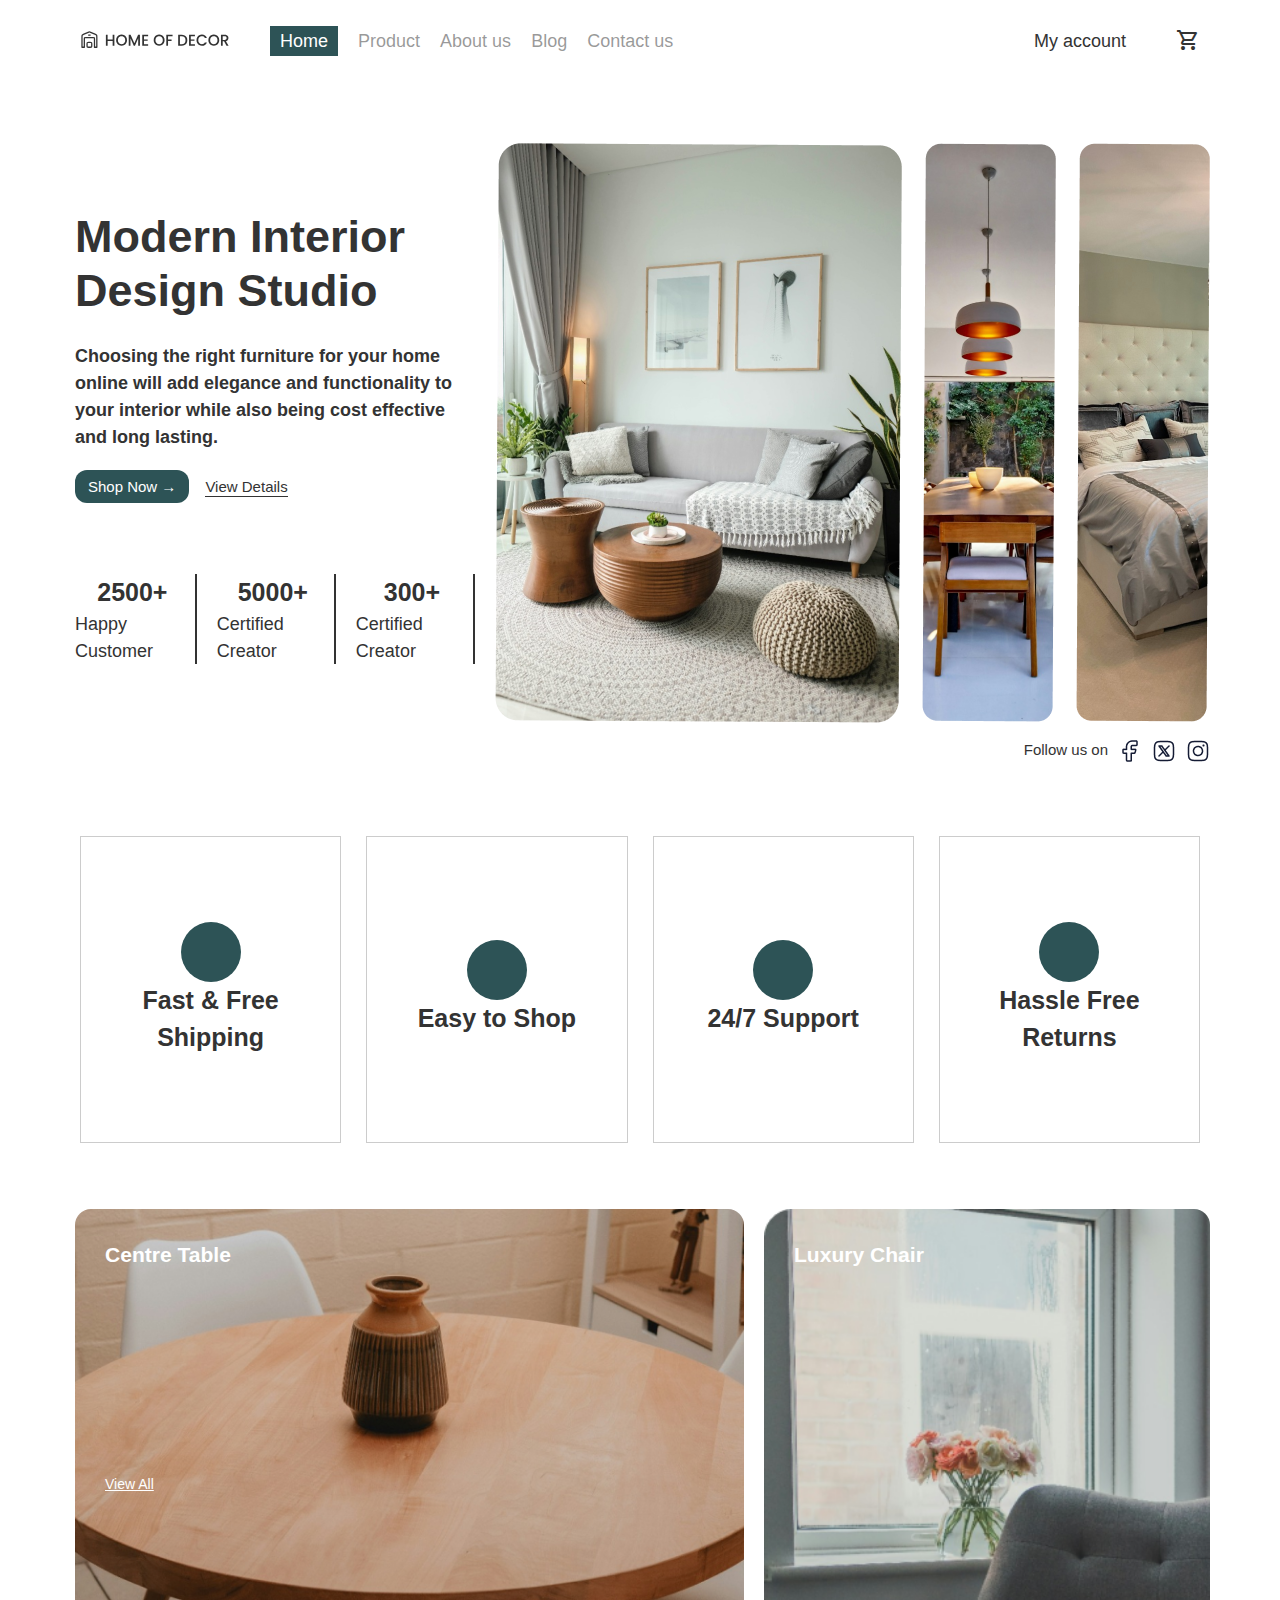
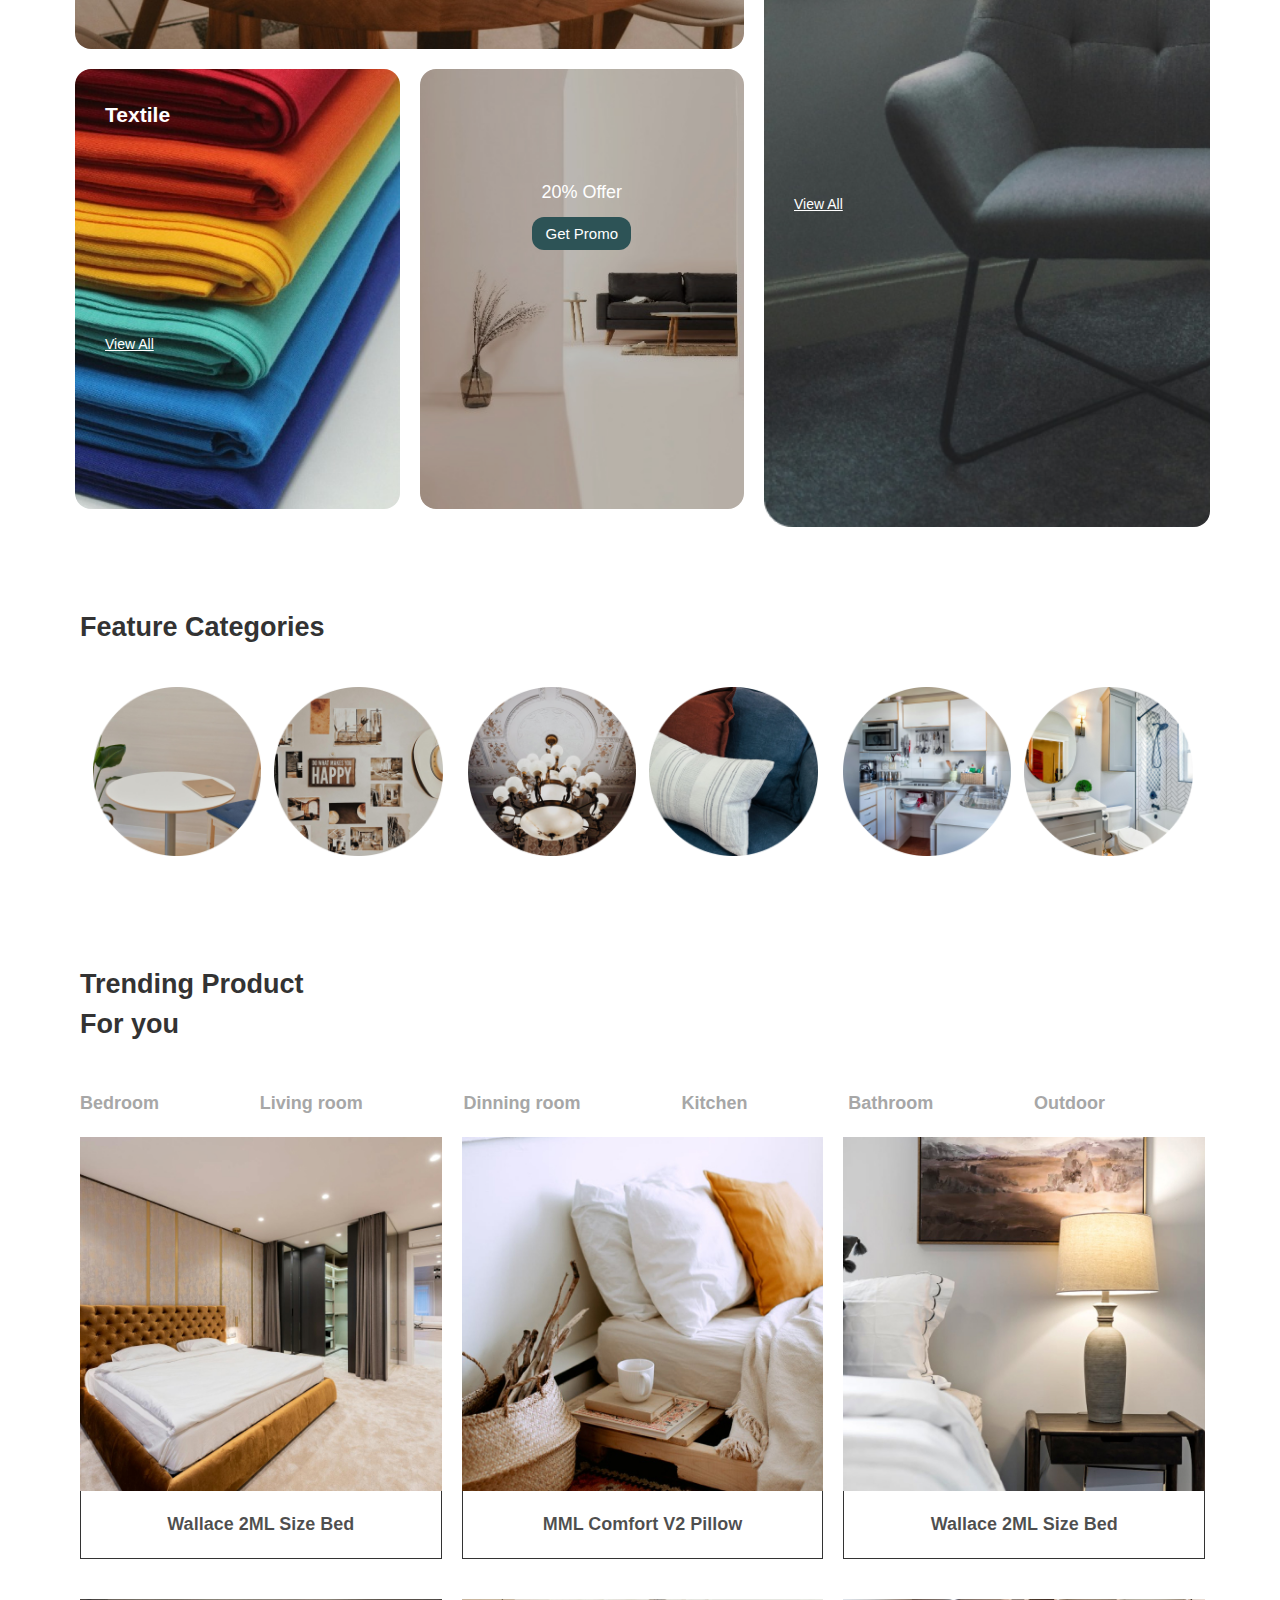
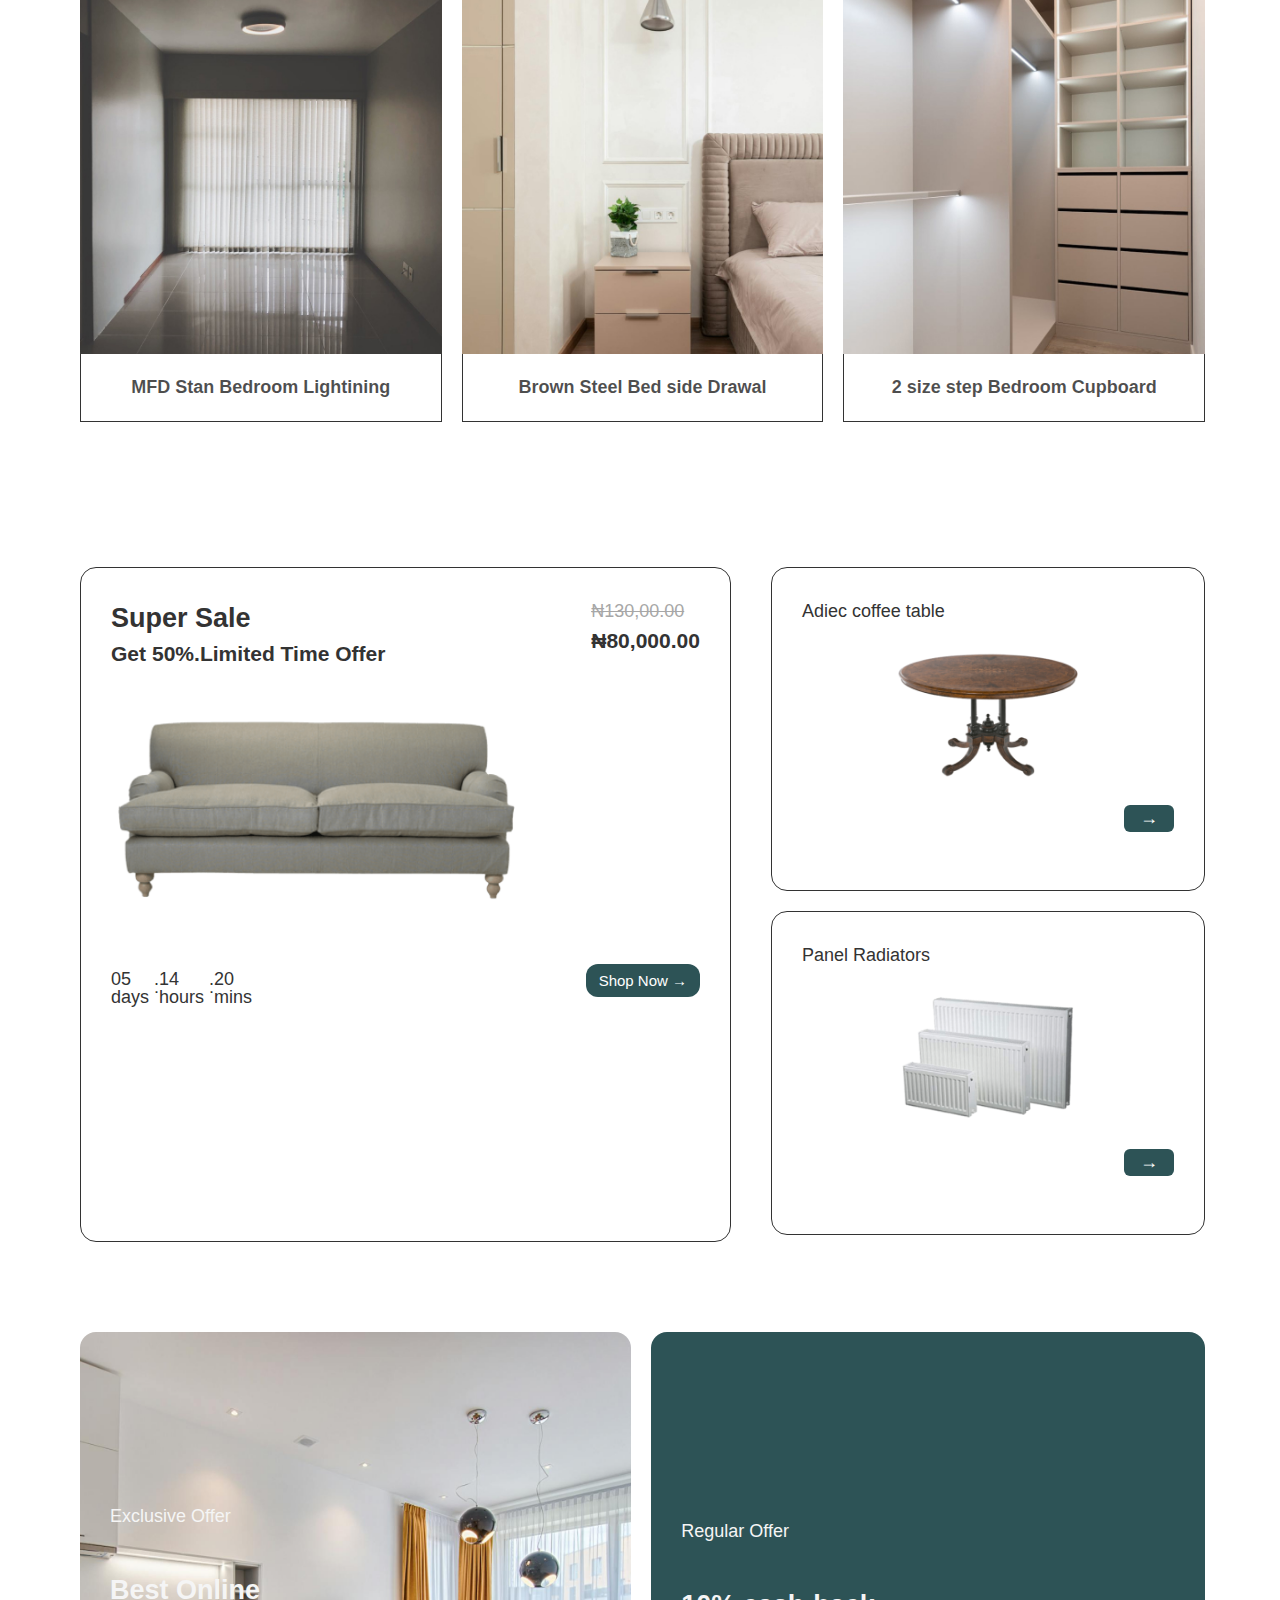
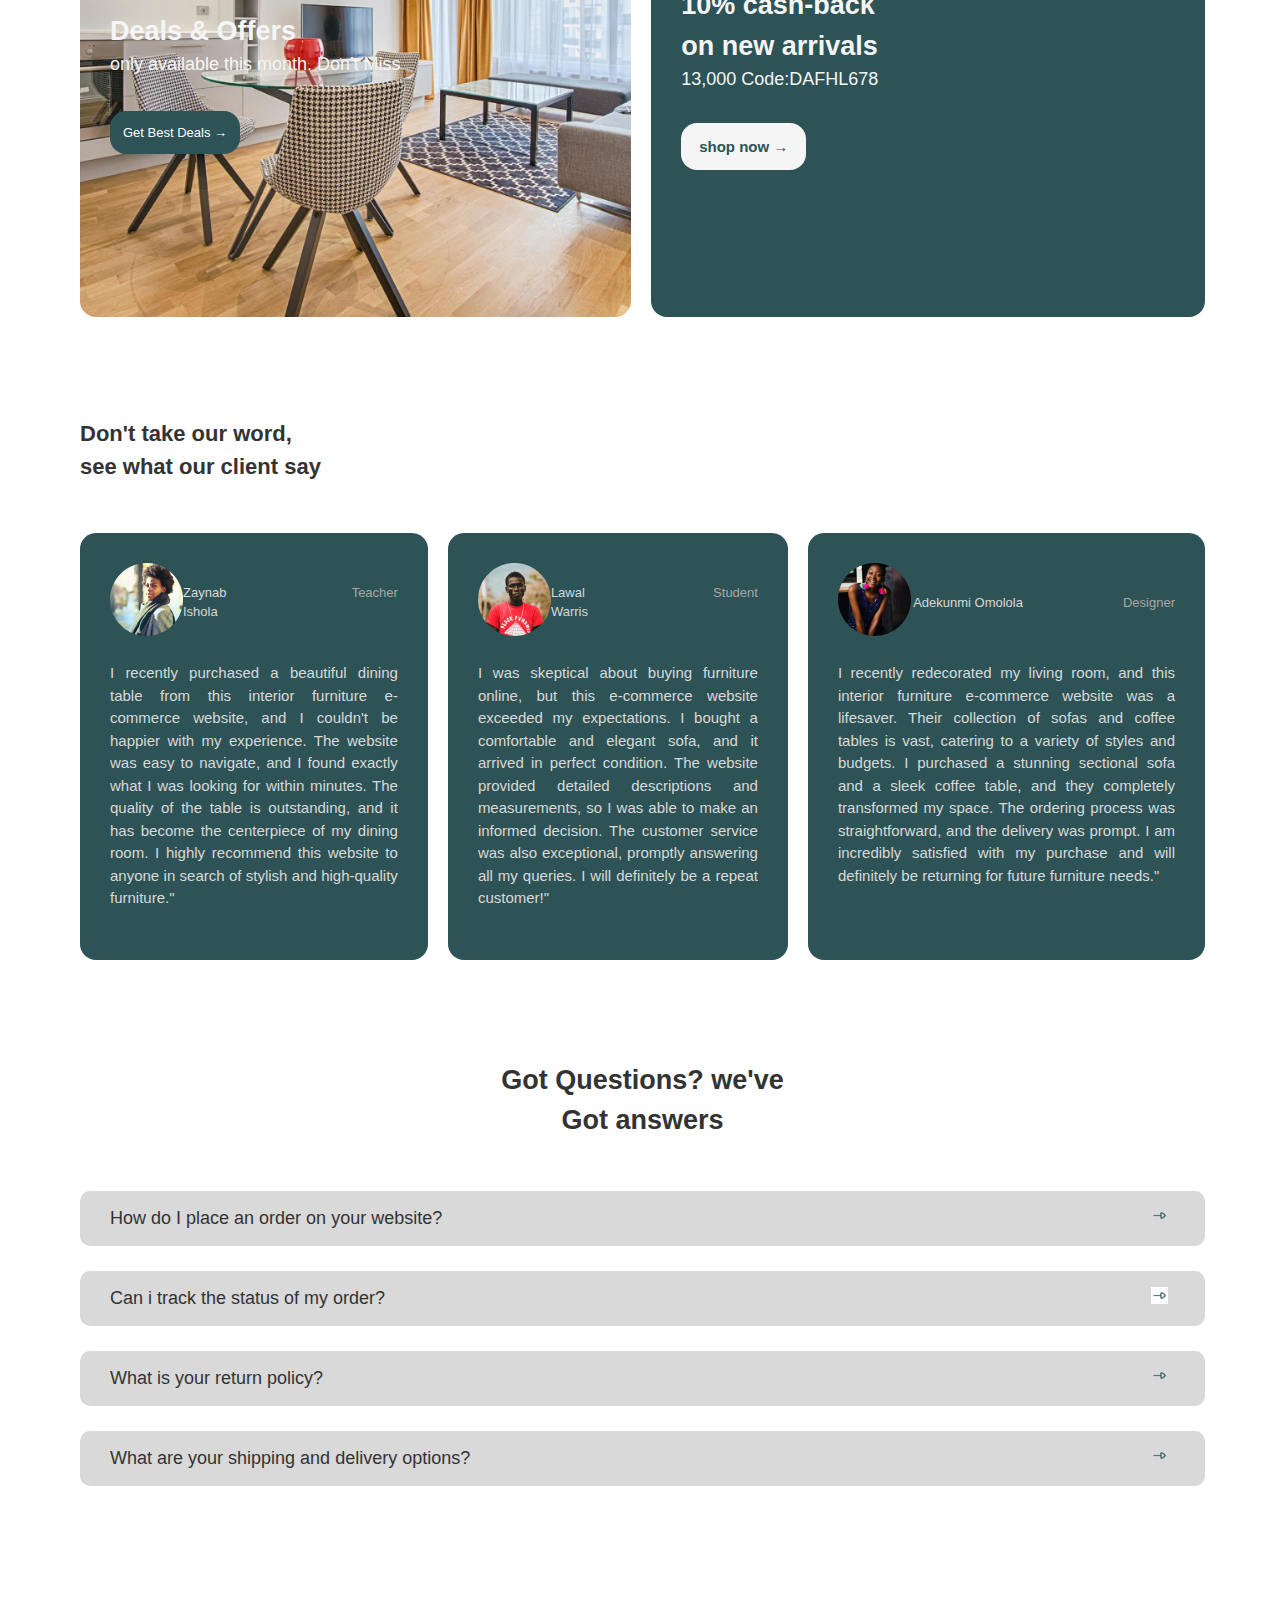
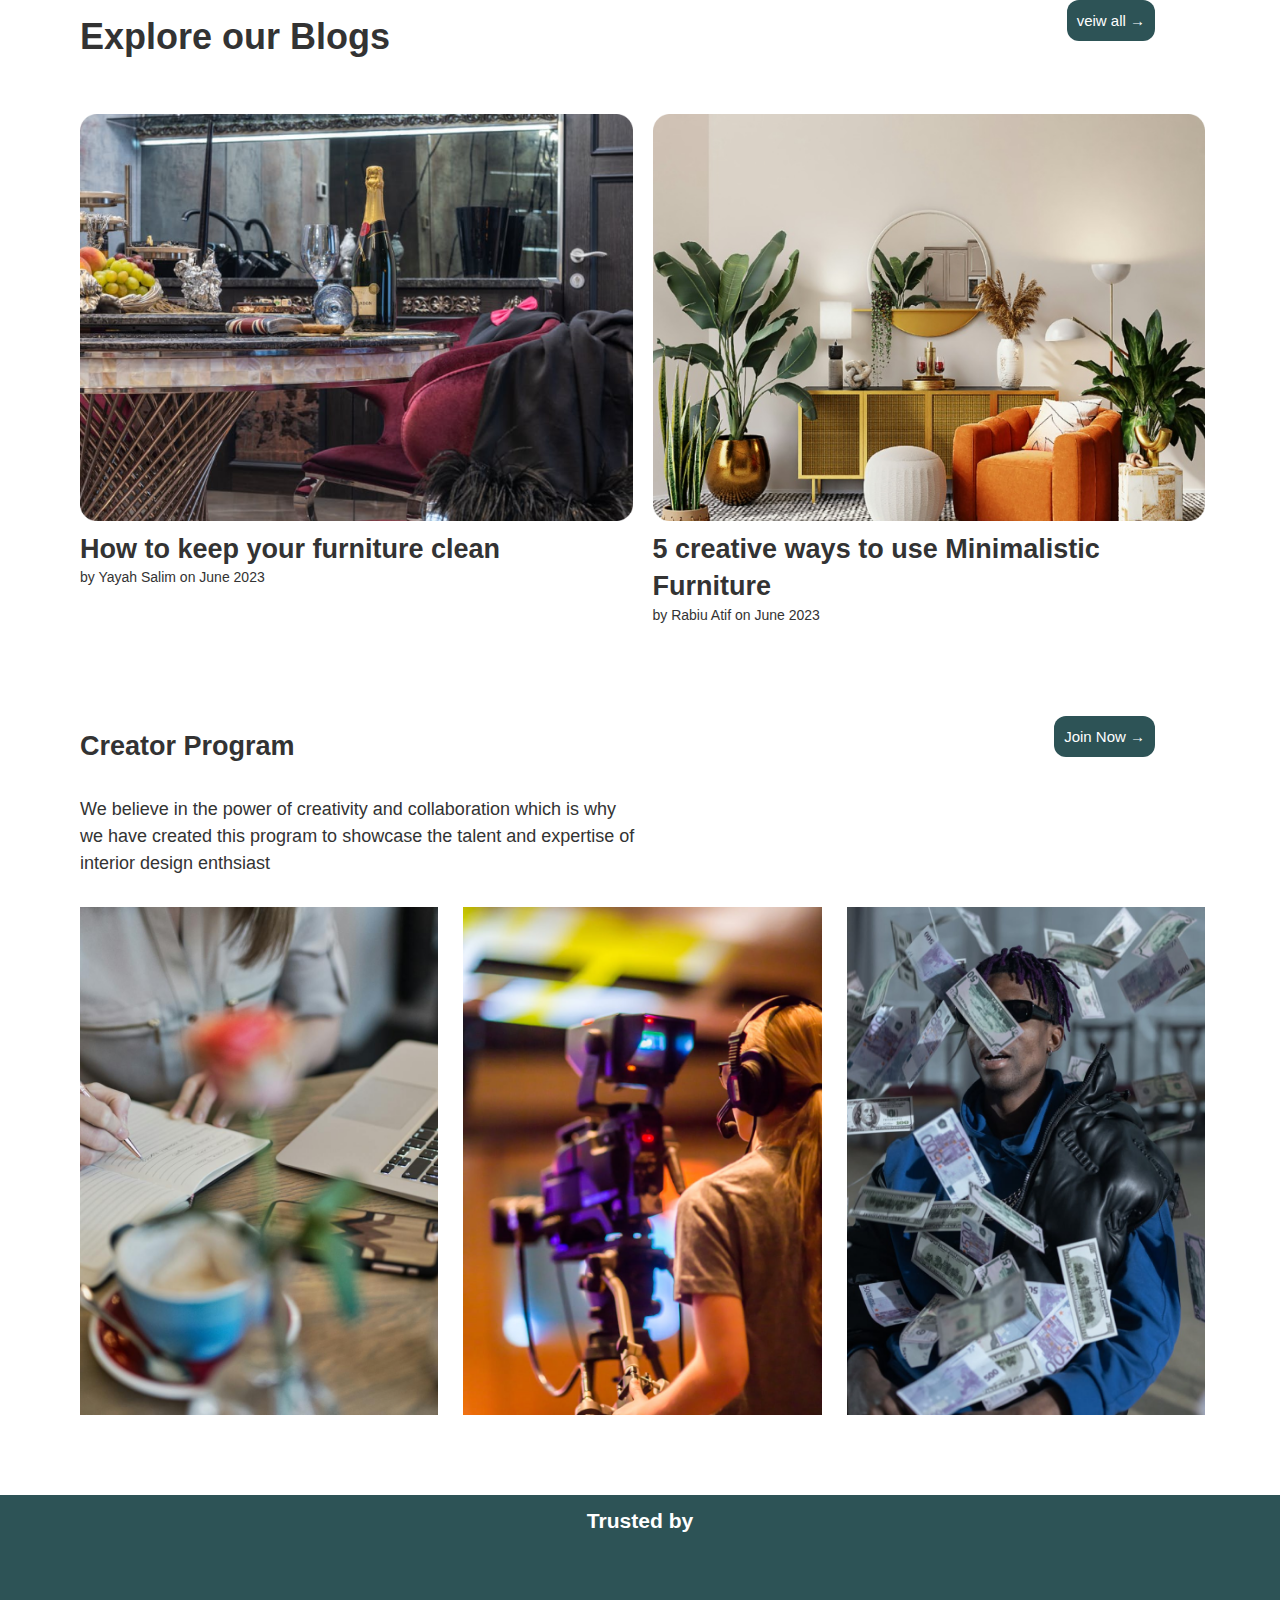
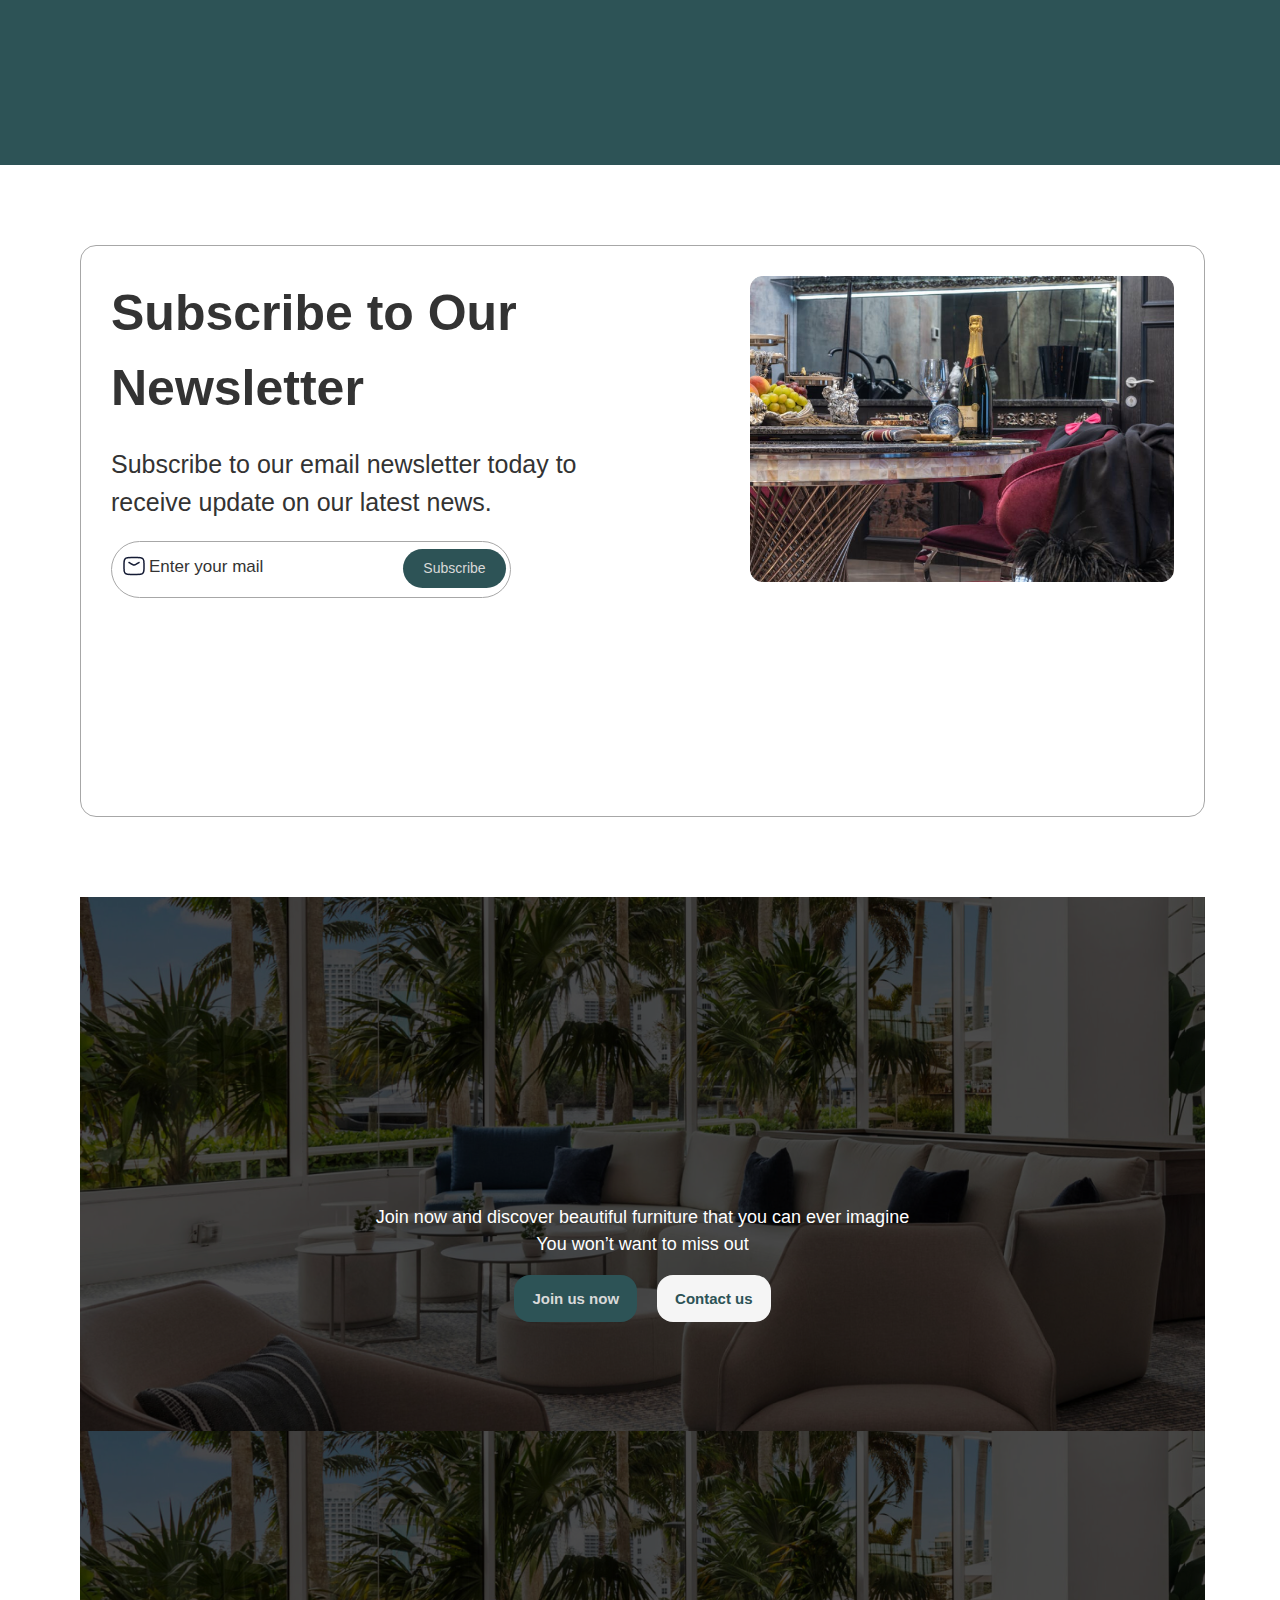
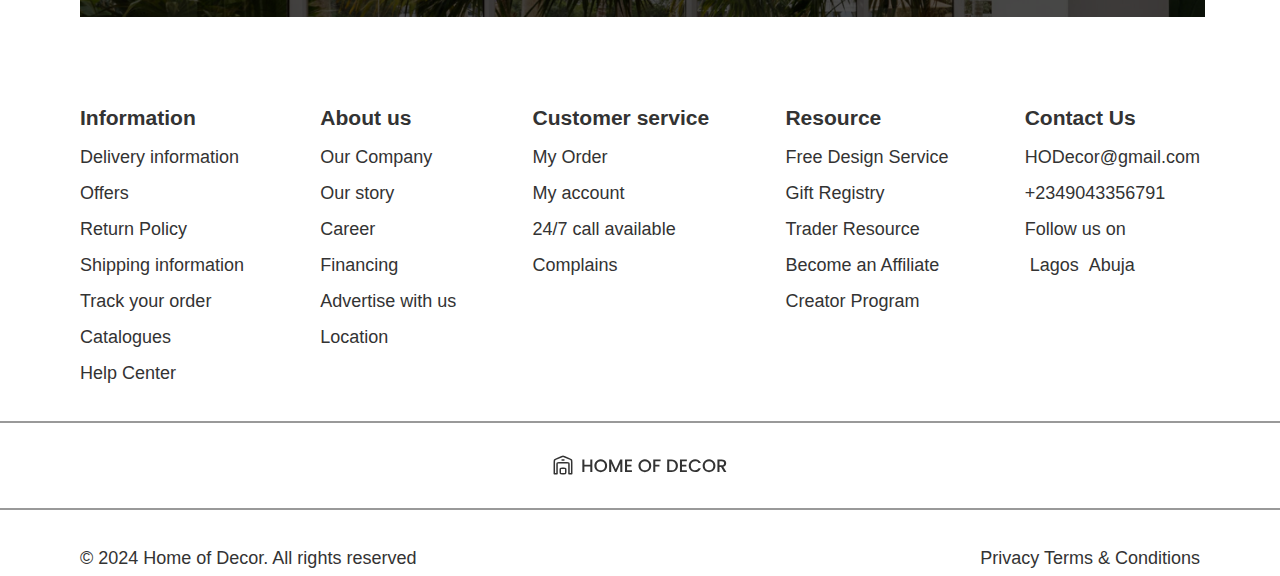
==== commit 235764ca: "home-page images" ====
--- a/index.html
+++ b/index.html
@@ -26,7 +26,7 @@
             <div class="close-nav" id="close-nav"><i class="fa-solid fa-xmark"></i></div>
             <nav>
                 <ul class="nav-links" id="nav-links">
-                    <li><a href=".index.html" class="active-menu">Home</a></li>
+                    <li><a href="../home-of-decor/index.html" class="active-menu">Home</a></li>
                     <li><a href="./html/product_page.html">Product</a></li>
                     <li><a href="./html/about.html">About us</a></li>
                     <li><a href="./html/blog.html">Blog</a></li>
--- a/styles/style.css
+++ b/styles/style.css
@@ -1,643 +1,646 @@
-@import url('https://fonts.googleapis.com/css2?family=Noto+Sans:ital,wght@0,100..900;1,100..900&family=Poppins:ital,wght@0,100;0,200;0,300;0,400;0,500;0,600;0,700;0,800;0,900;1,100;1,200;1,300;1,400;1,500;1,600;1,700;1,800;1,900&family=Roboto:ital,wght@0,100;0,300;0,400;0,500;0,700;0,900;1,100;1,300;1,400;1,500;1,700;1,900&display=swap');
-*{
-    padding: 0;
-    margin: 0;
-    box-sizing: border-box;
+@import url("https://fonts.googleapis.com/css2?family=Noto+Sans:ital,wght@0,100..900;1,100..900&family=Poppins:ital,wght@0,100;0,200;0,300;0,400;0,500;0,600;0,700;0,800;0,900;1,100;1,200;1,300;1,400;1,500;1,600;1,700;1,800;1,900&family=Roboto:ital,wght@0,100;0,300;0,400;0,500;0,700;0,900;1,100;1,300;1,400;1,500;1,700;1,900&display=swap");
+* {
+  padding: 0;
+  margin: 0;
+  box-sizing: border-box;
 }
 html {
-    font-size: 62.5%;
-    overflow-x: hidden;
-  }
-body{
-    font-family: "Poppins-Medium", sans-serif;
-    font-style: normal;
-    color: var(--FLAT-BLACK);
-    font-size: 1.8rem;
-    line-height: 1.5;
+  font-size: 62.5%;
+  overflow-x: hidden;
+}
+body {
+  font-family: "Poppins-Medium", sans-serif;
+  font-style: normal;
+  color: var(--FLAT-BLACK);
+  font-size: 1.8rem;
+  line-height: 1.5;
 }
 /* the var function is used for easy access */
-:root{
-    --DEEP-BLUE:#141B34;
-    --GREEN: #2D5356;
-    --FLAT-BLACK: #333;
-    --GREY-DARK: #a7a7a7;
-    --GREY: #D9D9D9;
-    --WHITE: #ffffff;
-    --BLACK: #000;
-    --BLACK-TEXT: rgba(10, 10, 10, 0.719);
-}
-.font{
-    font-size: 1.5rem;
-}
+:root {
+  --DEEP-BLUE: #141b34;
+  --GREEN: #2d5356;
+  --FLAT-BLACK: #333;
+  --GREY-DARK: #a7a7a7;
+  --GREY: #d9d9d9;
+  --WHITE: #ffffff;
+  --BLACK: #000;
+  --BLACK-TEXT: rgba(10, 10, 10, 0.719);
+}
+.font {
+  font-size: 1.5rem;
+}
+
 /* hero section */
-section.landingpage{
-    display: grid;
-    grid-template-columns: repeat(1fr, 12);
-    gap: 2rem;
-    /* position: relative; */
-    margin: 0 7rem 0 2.5rem;
+section.landingpage {
+  display: grid;
+  grid-template-columns: repeat(1fr, 12);
+  gap: 2rem;
+  margin: 5.5rem 7rem 0 2.5rem;
 }
 
 /* continued hero section */
-.write-up-content{
-    grid-column: 1/6;
-    display: flex;
-    flex-direction: column;
-    gap: 2.5rem;
-    justify-content: center;
-    font-weight: 600;
-}
-.modern-design{
-    display: flex;
-    flex-direction: column;
-    font-size: 4.5rem;
-    line-height: 1.2;
-}
-.link-buttons{
-    display: flex;
-    gap: 1.6rem;
-}
-.shop-now a{
-    text-decoration: none;
-    color: var(--WHITE);
-    background-color: var(--GREEN);
-    border-radius: 1.2rem;
-    padding: 0.8rem 1.3rem;
-    font-weight: 100;
-}
-.shop-now a:hover{
-    background-color: var(--WHITE);
-    color: var(--GREEN);
-}
-.view-details a{
-    color: var(--FLAT-BLACK);
-    text-decoration: none;
-    padding-bottom: 0.1rem;
-    border-bottom: 1px solid var(--FLAT-BLACK);
-    font-weight: 100;
-}
-.fig-div{
-    display: flex;
-    gap: 2rem;
-    height: 10vh;
-    margin-top: 5rem;
-}
-.hero-numbers{
-    font-size: 2.5rem;
-    text-align: center;
-}
-.fig-sub-container{  
-    border-right: 2px solid var(--FLAT-BLACK);
-}
-.fig-sub-container > div{
-    padding-right: 0.5rem;
-}
-.certified-creator{
-    font-weight: 100;
+.write-up-content {
+  grid-column: 1/6;
+  display: flex;
+  flex-direction: column;
+  gap: 2.5rem;
+  justify-content: center;
+  font-weight: 600;
+}
+.modern-design {
+  display: flex;
+  flex-direction: column;
+  font-size: 4.5rem;
+  line-height: 1.2;
+}
+.link-buttons {
+  display: flex;
+  gap: 1.6rem;
+}
+.shop-now a {
+  text-decoration: none;
+  color: var(--WHITE);
+  background-color: var(--GREEN);
+  border-radius: 1.2rem;
+  padding: 0.8rem 1.3rem;
+  font-weight: 100;
+}
+.shop-now a:hover {
+  background-color: var(--WHITE);
+  color: var(--GREEN);
+}
+.view-details a {
+  color: var(--FLAT-BLACK);
+  text-decoration: none;
+  padding-bottom: 0.1rem;
+  border-bottom: 1px solid var(--FLAT-BLACK);
+  font-weight: 100;
+}
+.fig-div {
+  display: flex;
+  gap: 2rem;
+  height: 10vh;
+  margin-top: 5rem;
+}
+.hero-numbers {
+  font-size: 2.5rem;
+  text-align: center;
+}
+.fig-sub-container {
+  border-right: 2px solid var(--FLAT-BLACK);
+}
+.fig-sub-container > div {
+  padding-right: 0.5rem;
+}
+.certified-creator {
+  font-weight: 100;
 }
 /* the hero interior display images */
-.sitting{
-    grid-column: 6/9;
-}
-.dinning{
-    grid-column: 9/11;
-}
-.bedroom{
-    grid-column: 11/13;
-}
-.sitting img{
-    width: fit-content;
-}
-.dinning img{
-    width: fit-content;
-}
-.bedroom img{
-    width: fit-content;
-} 
-.modern-design, .paragraph-text, .link-buttons, .fig-div{
-    padding-left: 5rem;
+.sitting {
+  grid-column: 6/9;
+}
+.dinning {
+  grid-column: 9/11;
+}
+.bedroom {
+  grid-column: 11/13;
+}
+.sitting img {
+  width: fit-content;
+}
+.dinning img {
+  width: fit-content;
+}
+.bedroom img {
+  width: fit-content;
+}
+.modern-design,
+.paragraph-text,
+.link-buttons,
+.fig-div {
+  padding-left: 5rem;
 }
 /* the small link section */
-.small-link{
-    display: flex;
-    justify-content: flex-end;
-    gap: 1rem;
-    padding: 0.8rem 7rem 0 0;
-    font-size: 1.5rem;
+.small-link {
+  display: flex;
+  justify-content: flex-end;
+  gap: 1rem;
+  padding: 0.8rem 7rem 0 0;
+  font-size: 1.5rem;
 }
 
 /* hoverable section */
-.new-luxury{
-    margin: 0 7rem 8rem 7.5rem;
-}
-.luxury-display{
-    min-height: 80vh;
-    display: flex;
-    gap: 2rem
-}
-.luxury-1{
-    width: 60vw;
-    height: 100vh;
-    display: flex;
-    flex-direction: column;
-    gap: 2rem;
-}
-.luxury-1a{
-    background-image: url("../images/homepage/luxury.png");
-    background-size: cover;
-    border-radius: 1.6rem;
-    width: 40vw;
-    height: 102vh;
-}
-.center-table{
-    background-image: url("../images/homepage/Center-table.png");
-    background-size: cover;
-    border-radius: 1.6rem;
-    background-position: center;
-    width: 100%;
-    height: 50%;
-}
-.text-shp{
-    width: 100%;
-    height: 50%;
-    display: flex;
-    gap: 2rem;
-}
-.textile{
-    height: 100%;
-    width: 50%;
-    background-image: url("../images/homepage/textile.png");
-    background-size: cover;
-    border-radius: 1.6rem;
-}
-.textile.luxury-1a-sub{
-    display: flex;
-    gap: 2rem;
-}
-.shop{
-    height: 100%;
-    width: 50%;
-    background-image: url("../images/homepage/shop.png");
-    background-size: cover;
-    border-radius: 1.6rem;
+.new-luxury {
+  margin: 0 7rem 8rem 7.5rem;
+}
+.luxury-display {
+  min-height: 80vh;
+  display: flex;
+  gap: 2rem;
+}
+.luxury-1 {
+  width: 60vw;
+  height: 100vh;
+  display: flex;
+  flex-direction: column;
+  gap: 2rem;
+}
+.luxury-1a {
+  background-image: url("../images/homepage/luxury.png");
+  background-size: cover;
+  border-radius: 1.6rem;
+  width: 40vw;
+  height: 102vh;
+}
+.center-table {
+  background-image: url("../images/homepage/Center-table.png");
+  background-size: cover;
+  border-radius: 1.6rem;
+  background-position: center;
+  width: 100%;
+  height: 50%;
+}
+.text-shp {
+  width: 100%;
+  height: 50%;
+  display: flex;
+  gap: 2rem;
+}
+.textile {
+  height: 100%;
+  width: 50%;
+  background-image: url("../images/homepage/textile.png");
+  background-size: cover;
+  border-radius: 1.6rem;
+}
+.textile.luxury-1a-sub {
+  display: flex;
+  gap: 2rem;
+}
+.shop {
+  height: 100%;
+  width: 50%;
+  background-image: url("../images/homepage/shop.png");
+  background-size: cover;
+  border-radius: 1.6rem;
 }
 .luxury-1a-sub,
 .textile-sub,
-.table-sub{
-    display: flex;
-    flex-direction: column;
-    gap: 20rem;
-    justify-content: space-between;
-    padding: 3rem;
-    color: var(--WHITE);
-}
-.luxury-1a-sub{
-    gap: 52rem;
+.table-sub {
+  display: flex;
+  flex-direction: column;
+  gap: 20rem;
+  justify-content: space-between;
+  padding: 3rem;
+  color: var(--WHITE);
+}
+.luxury-1a-sub {
+  gap: 52rem;
 }
 .textile-sub a,
 .table-sub a,
-.luxury-1a-sub a{
-    color: var(--WHITE);
-    text-decoration: underline;
-    font-size: 1.4rem;
-}
-.luxury-1a-sub a:hover{
-    color: var(--GREY);
-}
-.shop-sub{
-    display: flex;
-    flex-direction: column;
-    align-items: center;
-    color: var(--WHITE);
-    gap: 1.7rem;
-    margin-top: 11rem;
+.luxury-1a-sub a {
+  color: var(--WHITE);
+  text-decoration: underline;
+  font-size: 1.4rem;
+}
+.luxury-1a-sub a:hover {
+  color: var(--GREY);
+}
+.shop-sub {
+  display: flex;
+  flex-direction: column;
+  align-items: center;
+  color: var(--WHITE);
+  gap: 1.7rem;
+  margin-top: 11rem;
 }
 /* Ensure the parent element can contain the absolutely positioned overlay */
 .luxury-1a,
 .center-table,
 .textile,
 .shop {
-    position: relative; 
+  position: relative;
 }
 .table-over,
 .textile-over,
-.luxury-1a-over{
-    background: rgba(0, 0, 0, 0.856);
-    top: 0;
-    border-radius: 1.6rem;
-    position: absolute;
-    color: var(--WHITE);
+.luxury-1a-over {
+  background: rgba(0, 0, 0, 0.856);
+  top: 0;
+  border-radius: 1.6rem;
+  position: absolute;
+  color: var(--WHITE);
 }
 .table-over,
 .textile-over,
-.luxury-1a-over{
-    height: 102vh;
-    width: 0%;
-    display: flex;
-    justify-content: center;
-}
-.luxury-1a-over{
-    height: 102vh;
-    width: 100%;
-}
-.table-over{
-    height: 50vh;
-    width: 100%;
+.luxury-1a-over {
+  height: 102vh;
+  width: 0%;
+  display: flex;
+  justify-content: center;
+}
+.luxury-1a-over {
+  height: 102vh;
+  width: 100%;
+}
+.table-over {
+  height: 50vh;
+  width: 100%;
 }
 .shop-over,
-.textile-over{
-    height: 50vh;
-    width: 100%; 
+.textile-over {
+  height: 50vh;
+  width: 100%;
 }
 .shop-over a,
-.textile-over a{
-    color: var(--WHITE);
-    margin: 15rem 0;
-}
-.table-over a{
-    color: var(--WHITE);
-    margin: 10rem 0;
-}
-.luxury-1a-over a{
-    color: var(--WHITE);
-    margin: 30rem 0;
+.textile-over a {
+  color: var(--WHITE);
+  margin: 15rem 0;
+}
+.table-over a {
+  color: var(--WHITE);
+  margin: 10rem 0;
+}
+.luxury-1a-over a {
+  color: var(--WHITE);
+  margin: 30rem 0;
 }
 /* to center shop */
 .java-hide1 {
-    display: none;
-    justify-content: center;
-    align-items: center;
-    position: absolute;
-    top: 0;
-    left: 0;
-    width: 100%;
-    height: 100%;
-    background: rgba(0, 0, 0, 0.5);
-    border-radius: 1.6rem;
+  display: none;
+  justify-content: center;
+  align-items: center;
+  position: absolute;
+  top: 0;
+  left: 0;
+  width: 100%;
+  height: 100%;
+  background: rgba(0, 0, 0, 0.5);
+  border-radius: 1.6rem;
 }
 /* features display section */
-.feature-categories{
-    display: flex;
-    gap: 4rem;
-    flex-direction: column;
-    margin: 0 7.5rem 10rem 8rem;
-}
-.categories-class-container{
-    display: flex;
-    justify-content: space-evenly;
-    align-items: flex-end;
-}
-.categories-class{
-    height: 80%;
-    width: 45%;
-}
-.categories-class img{
-    width: 100%;
-}
-.categories-media{
-    display: flex;
-    justify-content: space-evenly;
+.feature-categories {
+  display: flex;
+  gap: 4rem;
+  flex-direction: column;
+  margin: 0 7.5rem 10rem 8rem;
+}
+.categories-class-container {
+  display: flex;
+  justify-content: space-evenly;
+  align-items: flex-end;
+}
+.categories-class {
+  height: 80%;
+  width: 45%;
+}
+.categories-class img {
+  width: 100%;
+}
+.categories-media {
+  display: flex;
+  justify-content: space-evenly;
 }
 /* trending products */
-.trending-products{
-    display: flex;
-    flex-direction: column;
-    gap: 2rem;
-    margin: 0 7.5rem 0 8rem;
-    min-height: 50vh;
-}
-.trending-products-header{
-    display: flex;
-    flex-direction: column;
-    padding-bottom: 2.5rem;
-}
-ul.sample-rooms{
-    list-style-type: none;
-    display: flex;
-    flex-wrap: wrap;
-    justify-content: space-between;
-    margin-right: 10rem;
-}
-.sample-rooms li a{
-    color: var(--GREY-DARK);
-    text-decoration: none;
-    font-weight: 700;
-    flex-grow: 1;
-    flex-basis: 1rem;
+.trending-products {
+  display: flex;
+  flex-direction: column;
+  gap: 2rem;
+  margin: 0 7.5rem 0 8rem;
+  min-height: 50vh;
+}
+.trending-products-header {
+  display: flex;
+  flex-direction: column;
+  padding-bottom: 2.5rem;
+}
+ul.sample-rooms {
+  list-style-type: none;
+  display: flex;
+  flex-wrap: wrap;
+  justify-content: space-between;
+  margin-right: 10rem;
+}
+.sample-rooms li a {
+  color: var(--GREY-DARK);
+  text-decoration: none;
+  font-weight: 700;
+  flex-grow: 1;
+  flex-basis: 1rem;
 }
 /*trending images  */
-.trending-products{
-    position: relative;
-    margin-bottom: 16%;
-}
-.trending-products-container{
-    display: flex;
-    gap: 2rem;
-}
-.trending-flex{
-    display: flex;
-    flex-wrap: wrap;
-    gap: 2rem;
-}
-
-.trending-products-class{
-    position: relative;
-}
-.margin-top{
-    margin-top: 8rem;
-}
-.room-text{
-    display: flex;
-    justify-content: center;
-    align-items: center;
-    padding: 2rem 0 2rem 0;
-    width: 100%;
-    font-weight: 600;
-    color: var(--BLACK-TEXT);
-    border: 1px solid var(--FLAT-BLACK);
-    position: absolute;
-    top: 97.8%;
-    border-top: none;
-}
-
-.room-text:hover{
-    color: var(--WHITE);
-    background: var(--GREEN);
-}
-
-.trending-products-class-all img{
-    width: 100%;
-}
-
-.heart-cart i{
-    padding: 1rem;
-    background: white;
-    border-radius: 50%;
-    cursor: pointer;
-}
-
-.heart-cart-flex{
-    display: flex;
-    justify-content: center;
-    align-items: center;
-    gap: 2rem;
-}
-
-.heart-cart{
-    position: absolute;
-    top: 0;
-    display: flex;
-    justify-content: center;
-    align-items: center;
-    width: 100%;
-    height: 97.8%;
-    background: rgba(0, 0, 0, 0.5);
-    display: none;
-}
-
-.wallace-one{
-    flex-basis: 30rem;
-    flex-grow: 1;
-}
-  /* on display */
-
-  .sample-rooms li a.active {
-    color: rgba(10, 10, 10, 0.719);
-}
-  .trend-hide{
-    display: none;
-  }
-  .trend-hover{
-    border: 1px solid red;
-    padding: 2rem;
-    position: absolute;
-  }
-  /* super sale section*/
-  .super-sale{
-    margin: 8rem 7.5rem 0 8rem;
-    display: flex;
-    gap: 4rem;
-  }
-  .container-padding{
-    padding: 3rem;
-    display: flex;
-    flex-direction: column;
-    gap: 2rem;
-  }
-  .super-sale-container{
-    width: 60%;
-    height: 75vh;
-  }
-  .super-sale-container,
-  .super-sale-sub2{
-    border: 1px solid var(--FLAT-BLACK);
-    border-radius: 1.6rem;
-  }
-  .super-sale-iamge{
-    width: 70%;
-  }
-  .super-sale-iamge img{
-    width: 100%;
-  }
-  .super-sale-sub1{
-    display: flex;
-    justify-content: space-between;
-    font-weight: 700;
-  }
-  .super-sale-sub1 > h2{
-    font-size: 1.9rem;
-  }
-  .days-hour-min{
-    display: flex;
-  }
-  .days-hour-min-container{
-    display: flex;
-    justify-content: space-between;
-  }
-  .colon-class{
-    padding-left: 0.5rem;
-    display: flex;
-    align-items: center;
-  }
-  .days-hours{
-    line-height: 1;
-  }
-  .amount p{
-    font-weight: 100;
-    color: var(--GREY-DARK);
-    text-decoration: line-through;
-  }
-  .super-sale-container2{
-    display: flex;
-    flex-direction: column;
-    gap: 2rem;
-    width: 40%;
-  }
-  .images-space{
-    height: 20vh;
-    width: 100%;
-    display: flex;
-    justify-content: center;
-  }
-  .super-sale-sub2{
-    height: 36vh;
-  }
-  .container2-pad{
-    padding: 3rem;
-  }
-  .shop-now2 a{
-    border-radius: 0.6rem;
-    padding: 0 1.6rem;
-}
-.align-right{
-    display: flex;
-    justify-content: flex-end
+.trending-products {
+  position: relative;
+  margin-bottom: 16%;
+}
+.trending-products-container {
+  display: flex;
+  gap: 2rem;
+}
+.trending-flex {
+  display: flex;
+  flex-wrap: wrap;
+  gap: 2rem;
+}
+
+.trending-products-class {
+  position: relative;
+}
+.margin-top {
+  margin-top: 8rem;
+}
+.room-text {
+  display: flex;
+  justify-content: center;
+  align-items: center;
+  padding: 2rem 0 2rem 0;
+  width: 100%;
+  font-weight: 600;
+  color: var(--BLACK-TEXT);
+  border: 1px solid var(--FLAT-BLACK);
+  position: absolute;
+  top: 97.8%;
+  border-top: none;
+}
+
+.room-text:hover {
+  color: var(--WHITE);
+  background: var(--GREEN);
+}
+
+.trending-products-class-all img {
+  width: 100%;
+}
+
+.heart-cart i {
+  padding: 1rem;
+  background: white;
+  border-radius: 50%;
+  cursor: pointer;
+}
+
+.heart-cart-flex {
+  display: flex;
+  justify-content: center;
+  align-items: center;
+  gap: 2rem;
+}
+
+.heart-cart {
+  position: absolute;
+  top: 0;
+  display: flex;
+  justify-content: center;
+  align-items: center;
+  width: 100%;
+  height: 97.8%;
+  background: rgba(0, 0, 0, 0.5);
+  display: none;
+}
+
+.wallace-one {
+  flex-basis: 30rem;
+  flex-grow: 1;
+}
+/* on display */
+
+.sample-rooms li a.active {
+  color: rgba(10, 10, 10, 0.719);
+}
+.trend-hide {
+  display: none;
+}
+.trend-hover {
+  border: 1px solid red;
+  padding: 2rem;
+  position: absolute;
+}
+/* super sale section*/
+.super-sale {
+  margin: 8rem 7.5rem 0 8rem;
+  display: flex;
+  gap: 4rem;
+}
+.container-padding {
+  padding: 3rem;
+  display: flex;
+  flex-direction: column;
+  gap: 2rem;
+}
+.super-sale-container {
+  width: 60%;
+  height: 75vh;
+}
+.super-sale-container,
+.super-sale-sub2 {
+  border: 1px solid var(--FLAT-BLACK);
+  border-radius: 1.6rem;
+}
+.super-sale-iamge {
+  width: 70%;
+}
+.super-sale-iamge img {
+  width: 100%;
+}
+.super-sale-sub1 {
+  display: flex;
+  justify-content: space-between;
+  font-weight: 700;
+}
+.super-sale-sub1 > h2 {
+  font-size: 1.9rem;
+}
+.days-hour-min {
+  display: flex;
+}
+.days-hour-min-container {
+  display: flex;
+  justify-content: space-between;
+}
+.colon-class {
+  padding-left: 0.5rem;
+  display: flex;
+  align-items: center;
+}
+.days-hours {
+  line-height: 1;
+}
+.amount p {
+  font-weight: 100;
+  color: var(--GREY-DARK);
+  text-decoration: line-through;
+}
+.super-sale-container2 {
+  display: flex;
+  flex-direction: column;
+  gap: 2rem;
+  width: 40%;
+}
+.images-space {
+  height: 20vh;
+  width: 100%;
+  display: flex;
+  justify-content: center;
+}
+.super-sale-sub2 {
+  height: 36vh;
+}
+.container2-pad {
+  padding: 3rem;
+}
+.shop-now2 a {
+  border-radius: 0.6rem;
+  padding: 0 1.6rem;
+}
+.align-right {
+  display: flex;
+  justify-content: flex-end;
 }
 /*  online deals section*/
-.online-deals{
-    margin: 9rem 7.5rem 0 8rem;
-    color: whitesmoke;
-    display: flex;
-    gap: 2rem;
+.online-deals {
+  margin: 9rem 7.5rem 0 8rem;
+  color: whitesmoke;
+  display: flex;
+  gap: 2rem;
 }
 .online-deals-1,
-.online-deals-2{
-    width: 45vw;
-    height: 65vh;
-    border-radius: 1.6rem;
-}
-.online-deals-1{
-    background-image: url("../images/homepage/Rectangle\ 36.png");
-    background-size: cover;
-    background-repeat: no-repeat;
-    background-position: center;
-}
-.cover-layer{
-    padding: 3rem;
-    height: 100%;
-    display: flex;
-    flex-direction: column;
-    justify-content: center;
-    gap: 4rem;
-}
-.shop-now-size a{
-    font-size: 1.3rem;
-    padding: 1.4rem 1.3rem;
-    border-radius: 1.6rem;
-}
-.online-deals-2{
-    background: var(--GREEN);
-    height: 65vh;
-    position: relative;
-}
-.shop-now-size2 a{
-    font-size: 1.5rem;
-    padding: 1.5rem 1.8rem;
-    border-radius: 1.6rem;
-    color: var(--GREEN);
-    font-weight: bold;
-    background: whitesmoke;
-}
-.font-awe{
-    width: 100%;
-    display: flex;
-    justify-content: space-between;
-    align-items: center;
-}
-.regular{
-    padding-top: 7rem;
-}
-.font-awe-1{
-    padding-top: 4rem;
+.online-deals-2 {
+  width: 45vw;
+  height: 65vh;
+  border-radius: 1.6rem;
+}
+.online-deals-1 {
+  background-image: url("../images/homepage/Rectangle\ 36.png");
+  background-size: cover;
+  background-repeat: no-repeat;
+  background-position: center;
+}
+.cover-layer {
+  padding: 3rem;
+  height: 100%;
+  display: flex;
+  flex-direction: column;
+  justify-content: center;
+  gap: 4rem;
+}
+.shop-now-size a {
+  font-size: 1.3rem;
+  padding: 1.4rem 1.3rem;
+  border-radius: 1.6rem;
+}
+.online-deals-2 {
+  background: var(--GREEN);
+  height: 65vh;
+  position: relative;
+}
+.shop-now-size2 a {
+  font-size: 1.5rem;
+  padding: 1.5rem 1.8rem;
+  border-radius: 1.6rem;
+  color: var(--GREEN);
+  font-weight: bold;
+  background: whitesmoke;
+}
+.font-awe {
+  width: 100%;
+  display: flex;
+  justify-content: space-between;
+  align-items: center;
+}
+.regular {
+  padding-top: 7rem;
+}
+.font-awe-1 {
+  padding-top: 4rem;
 }
 /* testimonial section */
 .client-page,
 .question-answer,
 .blog-section,
-.creator-section{
-    margin: 10rem 7.5rem 0 8rem;
-    min-height: 50vh;
-    display:  flex;
-    flex-direction: column;
-    flex-wrap: wrap;
-    gap: 5rem;
-}
-.client h2{
-    font-size: 2.2rem;
-}
-.client-comment-container{
-    display: flex;
-    gap: 2rem;
-}
-.client-comment-1{
-    background: var(--GREEN);
-    border-radius: 1.6rem;
-    display: flex;
-}
-.client-photo{
-    display: flex;
-    justify-content: space-between;
-    align-items: center;
-}
-.star{
-    display: flex;
-}
-
-.client-pad{
-    display: flex;
-    flex-direction: column;
-    flex: 1;
-    flex-wrap: wrap;
-    gap: 2rem;
-    padding: 3rem;
-    color: var(--GREY);
-    text-align: justify;
-    font-size: 1.5rem;
-}
-.client-name{
-    display: flex;
-    font-size: 1.3rem;
-    gap: 10rem;
-}
-.teacher-student{
-    color: var(--GREY-DARK);
-}
+.creator-section {
+  margin: 10rem 7.5rem 0 8rem;
+  min-height: 50vh;
+  display: flex;
+  flex-direction: column;
+  flex-wrap: wrap;
+  gap: 5rem;
+}
+.client h2 {
+  font-size: 2.2rem;
+}
+.client-comment-container {
+  display: flex;
+  gap: 2rem;
+}
+.client-comment-1 {
+  background: var(--GREEN);
+  border-radius: 1.6rem;
+  display: flex;
+}
+.client-photo {
+  display: flex;
+  justify-content: space-between;
+  align-items: center;
+}
+.star {
+  display: flex;
+}
+
+.client-pad {
+  display: flex;
+  flex-direction: column;
+  flex: 1;
+  flex-wrap: wrap;
+  gap: 2rem;
+  padding: 3rem;
+  color: var(--GREY);
+  text-align: justify;
+  font-size: 1.5rem;
+}
+.client-name {
+  display: flex;
+  font-size: 1.3rem;
+  gap: 10rem;
+}
+.teacher-student {
+  color: var(--GREY-DARK);
+}
+
 /* FAQ*/
-.got-questions{
-    display: flex;
-    flex-direction: column;
-    align-items: center;
-   
-}
-.comment-link{
-    display: flex;
-    flex-direction: column;
-    gap: 2.5rem;
-}
-.comment-link-sub{
-    display: flex;
-    justify-content: space-between;
-    align-items: center;
-    padding:  1.4rem 3rem;
-    background: var(--GREY);
-    border-radius: 1rem;
-}
-.comment-link-sub img{
-    height: 10%;
-    width: 70%;
-    cursor: pointer;
+.got-questions {
+  display: flex;
+  flex-direction: column;
+  align-items: center;
+}
+.comment-link {
+  display: flex;
+  flex-direction: column;
+  gap: 2.5rem;
+}
+.comment-link-sub {
+  display: flex;
+  justify-content: space-between;
+  align-items: center;
+  padding: 1.4rem 3rem;
+  background: var(--GREY);
+  border-radius: 1rem;
+}
+.comment-link-sub img {
+  height: 10%;
+  width: 70%;
+  cursor: pointer;
 }
 /* to be displayed when the FAQ is clicked */
 .comment-display {
-    display: none; 
-    opacity: 0;
-    transform: translateY(-20px);
-    transition: opacity 0.2s ease-in-out, transform 0.2s ease-in-out; 
-}
-
-.comment-display-content{
-    display: flex;
-    justify-content: space-between;
+  display: none;
+  opacity: 0;
+  transform: translateY(-20px);
+  transition: opacity 0.2s ease-in-out, transform 0.2s ease-in-out;
+}
+
+.comment-display-content {
+  display: flex;
+  justify-content: space-between;
 }
 /* .comment-display {
     display: flex;
@@ -649,32 +652,35 @@
 } */
 
 .comment-display.show {
-    display: block;
-    opacity: 1;
-    transform: translateY(0);
+  display: block;
+  opacity: 1;
+  transform: translateY(0);
 }
 
 .client-comment--display {
-    background: var(--GREEN);
-    border-radius: 1.6rem;
-    color: var(--GREY);
-    padding: 2rem;
-    font-size: 1.8rem;
-    line-height: 1.7;
+  background: var(--GREEN);
+  border-radius: 1.6rem;
+  color: var(--GREY);
+  padding: 2rem;
+  font-size: 1.8rem;
+  line-height: 1.7;
+  display: flex;
+  flex-direction: column;
 }
 
 .coment-add {
-    padding: 0 20rem 12rem 0;
+  padding: 0 20rem 12rem 0;
 }
 
 .comment-link-sub {
-    display: flex;
-    justify-content: space-between;
-    cursor: pointer;
-}
-
-.comment-link-sub img, .comment-display img{
-    cursor: pointer;
+  display: flex;
+  justify-content: space-between;
+  cursor: pointer;
+}
+
+.comment-link-sub img,
+.comment-display img {
+  cursor: pointer;
 }
 /* .java-hide{
     display: none;
@@ -698,710 +704,714 @@
     cursor: pointer;
 } */
 /* blog section */
-.blog-text{
-    display: flex;
-    justify-content: space-between;
-}
-.explore-arrow a{
-    padding: 1.2rem 1rem;
-    margin-right: 5rem;
-    border-radius: 1.3;
-}
-.blog-photo{
-    border-radius: 1.6rem;
-}
-.blog-photo img{
-    width: 100%;
-    height: 100%;
-}
-.blog-images{
-    display: flex;
-    gap: 2rem;
-}
-.blog-images-sub{
-    display: flex;
-    flex-direction: column;
-    gap: 1rem;
-}
-.blog-photo-text{
-    line-height: 1.4;
-}
-.class-small{
-    font-size: 1.4rem;
-}
-.blog-section{
-    margin: 10rem 7.5rem 0 8rem;
-    min-height: 50vh;
-    display:  flex;
-    flex-direction: column;
-    gap: 5rem;
+.blog-text {
+  display: flex;
+  justify-content: space-between;
+}
+.explore-arrow a {
+  padding: 1.2rem 1rem;
+  margin-right: 5rem;
+  border-radius: 1.3;
+}
+.blog-photo {
+  border-radius: 1.6rem;
+}
+.blog-photo img {
+  width: 100%;
+  height: 100%;
+}
+.blog-images {
+  display: flex;
+  gap: 2rem;
+}
+.blog-images-sub {
+  display: flex;
+  flex-direction: column;
+  gap: 1rem;
+}
+.blog-photo-text {
+  line-height: 1.4;
+}
+.class-small {
+  font-size: 1.4rem;
+}
+.blog-section {
+  margin: 10rem 7.5rem 0 8rem;
+  min-height: 50vh;
+  display: flex;
+  flex-direction: column;
+  gap: 5rem;
 }
 /* creator-section */
-.creator-section{
-    margin: 10rem 7.5rem 0 8rem;
-    min-height: 50vh;
-    display:  flex;
-    flex-direction: column;
-    gap: 3rem;
-    position: relative;
-}
-.creator-section-1{
-    display: flex;
-    justify-content: space-between;
-}
-.creator-section-p{
-    font-size: 1.8rem;
-    width: 50%;
+.creator-section {
+  margin: 10rem 7.5rem 0 8rem;
+  min-height: 50vh;
+  display: flex;
+  flex-direction: column;
+  gap: 3rem;
+  position: relative;
+}
+.creator-section-1 {
+  display: flex;
+  justify-content: space-between;
+}
+.creator-section-p {
+  font-size: 1.8rem;
+  width: 50%;
 }
 /* .image-content-1{
     height: 62%;
     width: 34%;
 } */
-.image-content-1{
-    position: relative;
-    width: 100%;
-}
-.image-content-1 img{
-    width: 100%;
-    height: 100%;
-}
-.image-container{
+.image-content-1 {
+  position: relative;
+  width: 100%;
+}
+.image-content-1 img {
+  width: 100%;
+  height: 100%;
+}
+.image-container {
+  display: flex;
+  gap: 2.5rem;
+}
+/* hover background */
+.creator-sub {
+  background: rgba(0, 0, 0, 0.856);
+  top: 0;
+  height: 100%;
+  width: 28vw;
+  position: absolute;
+  display: flex;
+  justify-content: center;
+  align-items: center;
+  color: var(--WHITE);
+  display: none;
+}
+.creator-sub a {
+  color: var(--WHITE);
+}
+/* patnership */
+.trusted-section {
+  margin-top: 8rem;
+  display: flex;
+  flex-direction: column;
+  height: 30vh;
+  gap: 5rem;
+  background: var(--GREEN);
+}
+.trusted-section-icons {
+  display: flex;
+  justify-content: space-evenly;
+}
+.trusted-section-text {
+  padding-top: 1rem;
+  display: flex;
+  justify-content: center;
+  color: var(--WHITE);
+}
+/* subcsription section*/
+.grey-border {
+  margin: 8rem 7.5rem 0 8rem;
+  border: 1px solid var(--GREY-DARK);
+  padding-bottom: 6rem;
+  border-radius: 1.6rem;
+}
+.border-padd {
+  padding: 3rem;
+  display: flex;
+  justify-content: space-between;
+}
+.sucbscribe-text {
+  display: flex;
+  width: 50vw;
+  font-size: 2.5rem;
+  flex-direction: column;
+  gap: 2rem;
+}
+.sucbscribe-text-sub3 {
+  border: 1px solid var(--GREY-DARK);
+  display: flex;
+  gap: 14rem;
+  line-height: 2.2;
+  width: 40rem;
+  border-radius: 5rem;
+}
+.sucbscribe-image {
+  height: 50vh;
+  width: 40%;
+}
+.sucbscribe-image img {
+  width: 100%;
+}
+.email-class {
+  display: flex;
+  align-items: center;
+  padding-left: 1rem;
+  gap: 0.3rem;
+}
+.mail1 {
+  font-size: 1.7rem;
+  padding-bottom: 0.5rem;
+}
+.sub a {
+  color: var(--GREY);
+  font-size: 1.4rem;
+  padding: 0.4rem 2rem;
+  border-radius: 2.5rem;
+  display: flex;
+  margin-top: 0.7rem;
+}
+/* final section before the footer */
+.join-contact {
+  margin: 8rem 7.5rem 8rem 8rem;
+  background-image: url("../images/homepage/image\ 8.png");
+  background-size: contain;
+  height: 80vh;
+  color: var(--WHITE);
+  display: flex;
+  flex-direction: column;
+  justify-content: center;
+  align-items: center;
+  gap: 3rem;
+}
+.link-container {
+  display: flex;
+  gap: 2rem;
+  font-size: 1.4rem;
+}
+.join-p {
+  text-align: center;
+}
+.green a {
+  background: var(--GREEN);
+  color: var(--GREY);
+}
+
+.cont a:hover {
+  background: var(--GREEN);
+  color: var(--WHITE);
+}
+/* footer section */
+footer {
+  display: flex;
+  flex-direction: column;
+  gap: 3rem;
+  line-height: 2;
+}
+
+.footer-container {
+  display: flex;
+  padding: 0 8rem;
+  justify-content: space-between;
+  flex-wrap: wrap;
+  row-gap: 2rem;
+}
+
+.footer-logo {
+  border-top: 2px solid;
+  border-bottom: 2px solid;
+  border-color: rgba(0, 0, 0, 0.4);
+  display: flex;
+  justify-content: center;
+  padding: 3rem 2rem;
+}
+
+.footer-logo img {
+  width: 176px;
+}
+
+.footer-bottom {
+  padding: 0 8rem;
+  display: flex;
+  justify-content: space-between;
+}
+
+.footer-contact span,
+.footer-contact .fa-facebook,
+.footer-contact .fa-x-twitter,
+.footer-contact .fa-location-dot {
+  margin-right: 0.5rem;
+}
+
+/* media screens */
+@media (max-width: 820px) {
+  html {
+    font-size: 70%;
+    overflow-x: hidden;
+  }
+
+  section.landingpage {
+    display: grid;
+    grid-template-columns: repeat(1fr, 12);
+    gap: 3rem;
+    margin: 5% 5% 0 5%;
+  }
+
+  .write-up-content {
+    grid-column: 1/10;
     display: flex;
+    flex-direction: column;
     gap: 2.5rem;
-}
-/* hover background */
-.creator-sub{
-    background: rgba(0, 0, 0, 0.856);
-    top: 0;
-    height: 100%;
-    width: 28vw;
-    position: absolute;
-    display: flex;
     justify-content: center;
     align-items: center;
-    color: var(--WHITE);
-    display: none;
-}
-.creator-sub a{
-    color: var(--WHITE)
-}
-/* patnership */
-.trusted-section{
+    margin-bottom: 3rem;
+  }
+
+  .paragraph-text {
+    font-size: 2.2rem;
+    text-align: center;
+    margin-top: 1rem;
+  }
+
+  .shop-now a,
+  .view-details a {
+    padding: 1.3rem 1rem;
+  }
+
+  .fig-div {
+    justify-content: center;
+    gap: 4rem;
+  }
+
+  .fig-sub-container {
+    padding-right: 2rem;
+  }
+
+  .sitting {
+    grid-column: 1;
+  }
+  .dinning {
+    grid-column: 1;
+    width: 100%;
+  }
+  .bedroom {
+    grid-column: 1;
+  }
+
+  .modern-design,
+  .paragraph-text,
+  .link-buttons,
+  .fig-div {
+    padding-left: 0;
+  }
+
+  /* the small link section */
+  .small-link {
+    margin: 0.8rem 0 0 0;
+  }
+
+  /* features display section */
+  .feature-categories {
+    margin: 0 0 8 8%;
+  }
+  .categories-class-container {
+    display: flex;
+    flex-direction: column;
+    gap: 3rem;
+    align-items: center;
+  }
+
+  .categories-class {
+    height: 100%;
+  }
+
+  .categories-class img {
+    width: 80%;
+  }
+  .categories-media {
+    gap: 2rem;
+  }
+
+  /* hoverable section */
+  .new-luxury {
+    margin: 0 5% 8rem 5%;
+  }
+
+  .luxury-display {
+    flex-direction: column;
+  }
+
+  .luxury-1 {
+    width: 100%;
+  }
+
+  .luxury-1a {
+    width: 100%;
+  }
+
+  .luxury-1a-sub,
+  .textile-sub,
+  .table-sub {
+    gap: 26rem;
+  }
+  .luxury-1a-sub {
+    gap: 65rem;
+  }
+
+  /* trending products */
+  .trending-products {
+    margin: 0 5% 0 5%;
+  }
+
+  .trending-products-container {
+    margin-bottom: 20%;
+  }
+
+  .margin-top-2 {
     margin-top: 8rem;
+  }
+
+  /* super sale */
+  .super-sale {
+    margin: 8rem 5% 0 5%;
     display: flex;
     flex-direction: column;
-    height: 30vh;
-    gap: 5rem;
-    background: var(--GREEN);
-}
-.trusted-section-icons{
+    gap: 4rem;
+  }
+
+  .super-sale-container {
+    width: 100%;
+    height: 60vh;
+  }
+
+  .super-sale-container2 {
+    width: 100%;
+  }
+
+  /*  online deals section*/
+  .online-deals {
+    margin: 9rem 5% 0 5%;
     display: flex;
-    justify-content: space-evenly;
-}
-.trusted-section-text{
-    padding-top: 1rem;
-    display: flex;
-    justify-content: center;
-    color: var(--WHITE);
-}
-/* subcsription section*/
-.grey-border{
-    margin: 8rem 7.5rem 0 8rem;
-    border: 1px solid var(--GREY-DARK);
-    padding-bottom: 6rem;
-    border-radius: 1.6rem;
-}
-.border-padd{
-    padding: 3rem;
-    display: flex;
+    flex-direction: column;
+    gap: 2.5rem;
+  }
+
+  .online-deals-1,
+  .online-deals-2 {
+    width: 100%;
+    height: 65vh;
+  }
+
+  /* testimonial section */
+  .client-page,
+  .question-answer,
+  .blog-section,
+  .creator-section {
+    margin: 10rem 5% 0 5%;
+  }
+
+  .client-comment-container {
+    flex-direction: column;
+  }
+
+  /* blog section */
+  .blog-images {
+    flex-direction: column;
+    gap: 3rem;
+  }
+
+  /* creator-section */
+  .creator-section-p {
+    font-size: 2rem;
+    width: 100%;
+  }
+
+  .creator-section-1 {
+    align-items: center;
+  }
+
+  /* patnership */
+  .trusted-section-icons {
     justify-content: space-between;
-}
-.sucbscribe-text{
-    display: flex;
-    width: 50vw;
+    padding: 0 1rem;
+  }
+
+  /* subcsription section*/
+  .grey-border {
+    margin: 8rem 5% 0 5%;
+  }
+
+  .border-padd {
+    flex-direction: column;
+    gap: 4rem;
+  }
+
+  .sucbscribe-text {
+    width: 100%;
     font-size: 2.5rem;
     flex-direction: column;
-    gap: 2rem;
-}
-.sucbscribe-text-sub3{
-    border: 1px solid var(--GREY-DARK);
-    display: flex;
-    gap: 14rem;
-    line-height: 2.2;
-    width: 40rem;
-    border-radius: 5rem;
-}
-.sucbscribe-image{
+    gap: 4rem;
+  }
+
+  .sucbscribe-text-sub3 {
+    gap: 4rem;
+    gap: 4rem;
+    line-height: 1.8;
+    width: 30rem;
+  }
+
+  .sucbscribe-image {
     height: 50vh;
-    width: 40%;
-}
-.sucbscribe-image img{
-    width: 100%;
-}
-.email-class{
-    display: flex;
-    align-items: center;
-    padding-left: 1rem;
-    gap: 0.3rem;
-}
-.mail1{
-    font-size: 1.7rem;
-    padding-bottom: 0.5rem;
-}
-.sub a{
-    color: var(--GREY);
-    font-size: 1.4rem;
-    padding: 0.4rem 2rem;
-    border-radius: 2.5rem;
-    display: flex;
-    margin-top: 0.7rem;
-}
-/* final section before the footer */
-.join-contact{
-    margin: 8rem 7.5rem 8rem 8rem;
-    background-image: url("../images/homepage/image\ 8.png");
-    background-size: contain;
-    height: 80vh;
-    color: var(--WHITE);
-    display: flex;
-    flex-direction: column;
-    justify-content: center;
-    align-items: center;
-    gap: 3rem;
-}
-.link-container{
-    display: flex;
-    gap: 2rem;
-    font-size: 1.4rem;
-}
-.join-p{
-    text-align: center;
-}
-.green a{
-    background: var(--GREEN);
-    color: var(--GREY);
-}
-
-.cont a:hover{
-    background: var(--GREEN);
-    color: var(--WHITE);
-}
-/* footer section */
-footer {
-    display: flex;
-    flex-direction: column;
-    gap: 3rem;
-    line-height: 2;
-  }
-  
-  .footer-container {
-    display: flex;
-    padding: 0 8rem;
-    justify-content: space-between;
-    flex-wrap: wrap;
-    row-gap: 2rem;
-  }
-  
-  .footer-logo {
-    border-top: 2px solid;
-    border-bottom: 2px solid;
-    border-color: rgba(0, 0, 0, 0.4);
-    display: flex;
-    justify-content: center;
-    padding: 3rem 2rem;
-  }
-  
-  .footer-logo img {
-    width: 176px;
-  }
-  
-  .footer-bottom {
-    padding: 0 8rem;
-    display: flex;
-    justify-content: space-between;
-  }
-  
-  .footer-contact span,
-  .footer-contact .fa-facebook,
-  .footer-contact .fa-x-twitter,
-  .footer-contact .fa-location-dot {
-    margin-right: 0.5rem;
-  }
-  
-
-/* media screens */
-@media (max-width: 820px){
-    html {
-        font-size: 70%;
-        overflow-x: hidden;
-      }
-
-      section.landingpage{
-        display: grid;
-        grid-template-columns: repeat(1fr, 12);
-        gap: 3rem;
-        margin: 5% 5% 0 5%;
-    }
-
-      .write-up-content{
-        grid-column: 1/13;
-        display: flex;
-        flex-direction: column;
-        gap: 2.5rem;
-        justify-content: center;
-        align-items: center;
-        margin-bottom: 3rem;
-    }
-
-    .paragraph-text {
-        font-size: 2.2rem;
-        text-align: center;
-        margin-top: 1rem;
-    }
-
-    .shop-now a, .view-details a {
-        padding: 1.3rem 1rem;
-    } 
-
-    .fig-div {
-        justify-content: center;
-        gap: 4rem;
-    }
-
-   .fig-sub-container{  
-    padding-right: 2rem;
-    }
-
-    .sitting{
-        grid-column: 1/9;
-    }
-    .dinning{
-        grid-column: 9/11;
-    }
-    .bedroom{
-        grid-column: 11/13;
-    }
-
-    .modern-design, .paragraph-text, .link-buttons, .fig-div{
-        padding-left: 0;
-    }
-
-    /* the small link section */
-    .small-link{
-        margin: 0.8rem 0 0 0;
-    }
-
-    /* features display section */
-    .feature-categories{
-        margin: 0 0 8 8%;
-    }
-    .categories-class-container{
-        display: flex;
-        flex-direction: column;
-        gap: 3rem;
-        align-items: center;
-    }
-
-    .categories-class{
-        height: 100%;
-    }
-
-    .categories-class img{
-        width: 80%;
-    }
-    .categories-media{
-        gap: 2rem;
-    }
-
-    /* hoverable section */
-    .new-luxury{
-        margin: 0 5% 8rem 5%;
-    }
-
-    .luxury-display{
-        flex-direction: column;
-    }
-
-    .luxury-1{
-        width: 100%;
-    }
-
-    .luxury-1a{
-        width: 100%;
-    }
-
-    .luxury-1a-sub,
-    .textile-sub,
-    .table-sub{
-        gap: 26rem;
-    }
-    .luxury-1a-sub{
-        gap: 65rem;
-    }
-
-    /* trending products */
-    .trending-products{
-        margin: 0 5%  0 5%; 
-    }
-
-    .trending-products-container{
-        margin-bottom: 20%;
-    }
-
-    .margin-top-2{
-        margin-top: 8rem;
-    }
-   
-    /* super sale */
-    .super-sale{
-        margin: 8rem 5% 0 5%;
-        display: flex;
-        flex-direction: column;
-        gap: 4rem;
-    }
-
-    .super-sale-container{
-        width: 100%;
-        height: 60vh;
-    }
-
-    .super-sale-container2{
-        width: 100%;
-    }
-
-/*  online deals section*/
-    .online-deals{
-        margin: 9rem 5% 0 5%;
-        display: flex;
-        flex-direction: column;
-        gap: 2.5rem;
-    }
-
-    .online-deals-1,
-    .online-deals-2{
-        width: 100%;
-        height: 65vh;
-    }
-
-    /* testimonial section */
-    .client-page,
-    .question-answer,
-    .blog-section,
-    .creator-section{
-        margin: 10rem 5% 0 5%;
-    }
-
-    .client-comment-container{
-        flex-direction: column;
-    }
- 
-    /* blog section */
-    .blog-images{
-        flex-direction: column;
-        gap: 3rem;
-    }
-    
-    /* creator-section */
-    .creator-section-p{
-        font-size: 2rem;
-        width: 100%;
-    }
-
-    .creator-section-1{
-        align-items: center;
-    }
-
-    /* patnership */
-    .trusted-section-icons{
-        justify-content: space-between;
-        padding: 0 1rem;
-    }
-
-    
-/* subcsription section*/
-    .grey-border{
-        margin: 8rem 5% 0 5%;
-    }   
-
-    .border-padd{
-        flex-direction: column;
-        gap: 4rem;
-    }
-
-    .sucbscribe-text{
-        width: 100%;
-        font-size: 2.5rem;
-        flex-direction: column;
-        gap: 4rem;
-    }
-
-    .sucbscribe-text-sub3{
-        gap: 4rem;
-       gap: 4rem;
-        line-height: 1.8;
-        width: 30rem;
-    }
-
-    .sucbscribe-image{
-        height: 50vh;
-        width: 100%;
-    }
-
-    .sub a{
-        padding: 0.4rem 1.5rem;
-        margin-top: 0.4.5rem;
-    }
-
-/* final section before the footer */
-    .join-contact{
-        margin: 8rem 5% 8rem 5%;
-    }
-}
-
-@media (max-width: 390px){
-    html {
-        font-size: 50%;
-      }
-
-    .luxury-1a-sub,
-    .textile-sub,
-    .table-sub{
+    width: 100%;
+  }
+
+  .sub a {
+    padding: 0.4rem 1.5rem;
+    margin-top: 0.4.5rem;
+  }
+
+  /* final section before the footer */
+  .join-contact {
+    margin: 8rem 5% 8rem 5%;
+  }
+}
+
+@media (max-width: 390px) {
+  html {
+    font-size: 50%;
+  }
+
+  .luxury-1a-sub,
+  .textile-sub,
+  .table-sub {
     display: flex;
     flex-direction: column;
     gap: 30rem;
     justify-content: space-between;
     padding: 3rem;
     color: var(--WHITE);
-}
-
-    .luxury-1a-sub{
-        gap: 60rem;
-    }
-
-}
-
-@media (min-width: 320px) and (max-width: 430px){
-    html {
-        font-size: 50%;
-      }
-
-      section.landingpage{
-        display: grid;
-        grid-template-columns: repeat(12, 1fr);
-        gap: 2rem;
-        margin: 5% 0 0 0;
-    }
-
-      .write-up-content{
-        grid-column: 1/13;
-        display: flex;
-        flex-direction: column;
-        gap: 2.5rem;
-        justify-content: center;
-        align-items: center;
-        margin-bottom: 3rem;
-        width: 100%;
-    }
-
-    .paragraph-text {
-        font-size: 2rem;
-        text-align: center;
-        margin-top: 1rem;
-        margin-bottom: 1.8rem;
-    }
-
-    .shop-now a, .view-details a {
-        padding: 1.3rem 1rem;
-    } 
-
-    .link-buttons{
-        gap: 2rem;
-    }
-
-    .fig-div {
-        justify-content: center;
-    }
-
-   .fig-sub-container{  
-        padding-right: 2rem;
-        padding-left: 2rem;
-    }
-
-    .sitting{
-        grid-column: 1/9;
-    }
-    .dinning{
-        grid-column: 9/11;
-    }
-    .bedroom{
-        grid-column: 11/13;
-    }
-
-    .modern-design, .paragraph-text, .link-buttons, .fig-div{
-        padding-left: 0;
-    }
-    
-    /* the small link section */
-    .small-link{
-        padding: 0.8rem 5% 0 0;
-    }
-
-    /* features display section */
-    .feature-categories{
-        margin: 0 0 8rem 8%;
-    }
-    .categories-class-container{
-        display: flex;
-        flex-direction: column;
-        gap: 3rem;
-        align-items: center;
-    }
-
-    .categories-class{
-        height: 100%;
-    }
-
-    .categories-class img{
-        width: 80%;
-    }
-    .categories-media{
-        gap: 2rem;
-    }
-
-    /* hoverable section */
-    .new-luxury{
-        margin: 0 5% 8rem 5%;
-    }
-
-    .luxury-display{
-        flex-direction: column;
-    }
-
-    .luxury-1{
-        width: 100%;
-    }
-
-    .luxury-1a{
-        width: 100%;
-    }
-
-    .luxury-1a-sub,
-    .textile-sub,
-    .table-sub{
-        gap: 20rem;
-    }
-    .luxury-1a-sub{
-        gap: 52rem;
-    }
-
-    /* trending products */
-    .trending-products{
-        margin: 0 5% 0 5%; 
-    }
-   
-    /* super sale */
-    .super-sale{
-        margin: 8rem 5% 0 5%;
-        display: flex;
-        flex-direction: column;
-        gap: 4rem;
-    }
-
-    .super-sale-container{
-        width: 100%;
-        height: 60vh;
-    }
-
-    .super-sale-container2{
-        width: 100%;
-    }
-
-/*  online deals section*/
-    .online-deals{
-        margin: 9rem 5% 0 5%;
-        display: flex;
-        flex-direction: column;
-        gap: 2.5rem;
-    }
-
-    .online-deals-1,
-    .online-deals-2{
-        width: 100%;
-        height: 65vh;
-    }
-
-    /* testimonial section */
-    .client-page,
-    .question-answer,
-    .blog-section,
-    .creator-section{
-        margin: 10rem 5% 0 5%;
-    }
-
-    .client-comment-container{
-        flex-direction: column;
-    }
- 
-    /* blog section */
-    .blog-images{
-        flex-direction: column;
-        gap: 3rem;
-    }
-    
-    /* creator-section */
-    .creator-section-p{
-        font-size: 2rem;
-        width: 100%;
-    }
-
-    .creator-section-1{
-        align-items: center;
-    }
-
-    /* patnership */
-    .trusted-section-icons{
-        justify-content: space-between;
-        padding: 0 1rem;
-    }
-
-    
-/* subcsription section*/
-    .grey-border{
-        margin: 8rem 5% 0 5%;
-    }   
-
-    .border-padd{
-        flex-direction: column;
-        gap: 4rem;
-    }
-
-    .sucbscribe-text{
-        width: 100%;
-        font-size: 2.5rem;
-        flex-direction: column;
-        gap: 4rem;
-    }
-
-    .sucbscribe-text-sub3{
-        gap: 4rem;
-       gap: 4rem;
-        line-height: 1.8;
-        width: 30rem;
-    }
-
-    .sucbscribe-image{
-        height: 50vh;
-        width: 100%;
-    }
-
-    .sub a{
-        padding: 0.4rem 1.5rem;
-        margin-top: 0.4.5rem;
-    }
-
-/* final section before the footer */
-    .join-contact{
-        margin: 8rem 5% 8rem 5%;
-    }
-}
-
+  }
+
+  .luxury-1a-sub {
+    gap: 60rem;
+  }
+}
+
+@media (min-width: 320px) and (max-width: 430px) {
+  html {
+    font-size: 50%;
+  }
+
+  section.landingpage {
+    display: grid;
+    grid-template-columns: repeat(12, 1fr);
+    gap: 2rem;
+    margin: 5% 0 0 0;
+  }
+
+  .write-up-content {
+    grid-column: 1/13;
+    display: flex;
+    flex-direction: column;
+    gap: 2.5rem;
+    justify-content: center;
+    align-items: center;
+    margin-bottom: 3rem;
+    width: 100%;
+  }
+
+  .paragraph-text {
+    font-size: 2rem;
+    text-align: center;
+    margin-top: 1rem;
+    margin-bottom: 1.8rem;
+  }
+
+  .shop-now a,
+  .view-details a {
+    padding: 1.3rem 1rem;
+  }
+
+  .link-buttons {
+    gap: 2rem;
+  }
+
+  .fig-div {
+    justify-content: center;
+  }
+
+  .fig-sub-container {
+    padding-right: 2rem;
+    padding-left: 2rem;
+  }
+
+  .sitting {
+    grid-column: 1/9;
+  }
+  .dinning {
+    grid-column: 9/11;
+  }
+  .bedroom {
+    grid-column: 11/13;
+  }
+
+  .modern-design,
+  .paragraph-text,
+  .link-buttons,
+  .fig-div {
+    padding-left: 0;
+  }
+
+  /* the small link section */
+  .small-link {
+    padding: 0.8rem 5% 0 0;
+  }
+
+  /* features display section */
+  .feature-categories {
+    margin: 0 0 8rem 8%;
+  }
+  .categories-class-container {
+    display: flex;
+    flex-direction: column;
+    gap: 3rem;
+    align-items: center;
+  }
+
+  .categories-class {
+    height: 100%;
+  }
+
+  .categories-class img {
+    width: 80%;
+  }
+  .categories-media {
+    gap: 2rem;
+  }
+
+  /* hoverable section */
+  .new-luxury {
+    margin: 0 5% 8rem 5%;
+  }
+
+  .luxury-display {
+    flex-direction: column;
+  }
+
+  .luxury-1 {
+    width: 100%;
+  }
+
+  .luxury-1a {
+    width: 100%;
+  }
+
+  .luxury-1a-sub,
+  .textile-sub,
+  .table-sub {
+    gap: 20rem;
+  }
+  .luxury-1a-sub {
+    gap: 52rem;
+  }
+
+  /* trending products */
+  .trending-products {
+    margin: 0 5% 0 5%;
+  }
+
+  /* super sale */
+  .super-sale {
+    margin: 8rem 5% 0 5%;
+    display: flex;
+    flex-direction: column;
+    gap: 4rem;
+  }
+
+  .super-sale-container {
+    width: 100%;
+    height: 60vh;
+  }
+
+  .super-sale-container2 {
+    width: 100%;
+  }
+
+  /*  online deals section*/
+  .online-deals {
+    margin: 9rem 5% 0 5%;
+    display: flex;
+    flex-direction: column;
+    gap: 2.5rem;
+  }
+
+  .online-deals-1,
+  .online-deals-2 {
+    width: 100%;
+    height: 65vh;
+  }
+
+  /* testimonial section */
+  .client-page,
+  .question-answer,
+  .blog-section,
+  .creator-section {
+    margin: 10rem 5% 0 5%;
+  }
+
+  .client-comment-container {
+    flex-direction: column;
+  }
+
+  /* blog section */
+  .blog-images {
+    flex-direction: column;
+    gap: 3rem;
+  }
+
+  /* creator-section */
+  .creator-section-p {
+    font-size: 2rem;
+    width: 100%;
+  }
+
+  .creator-section-1 {
+    align-items: center;
+  }
+
+  /* patnership */
+  .trusted-section-icons {
+    justify-content: space-between;
+    padding: 0 1rem;
+  }
+
+  /* subcsription section*/
+  .grey-border {
+    margin: 8rem 5% 0 5%;
+  }
+
+  .border-padd {
+    flex-direction: column;
+    gap: 4rem;
+  }
+
+  .sucbscribe-text {
+    width: 100%;
+    font-size: 2.5rem;
+    flex-direction: column;
+    gap: 4rem;
+  }
+
+  .sucbscribe-text-sub3 {
+    gap: 4rem;
+    gap: 4rem;
+    line-height: 1.8;
+    width: 30rem;
+  }
+
+  .sucbscribe-image {
+    height: 50vh;
+    width: 100%;
+  }
+
+  .sub a {
+    padding: 0.4rem 1.5rem;
+    margin-top: 0.4.5rem;
+  }
+
+  /* final section before the footer */
+  .join-contact {
+    margin: 8rem 5% 8rem 5%;
+  }
+}
